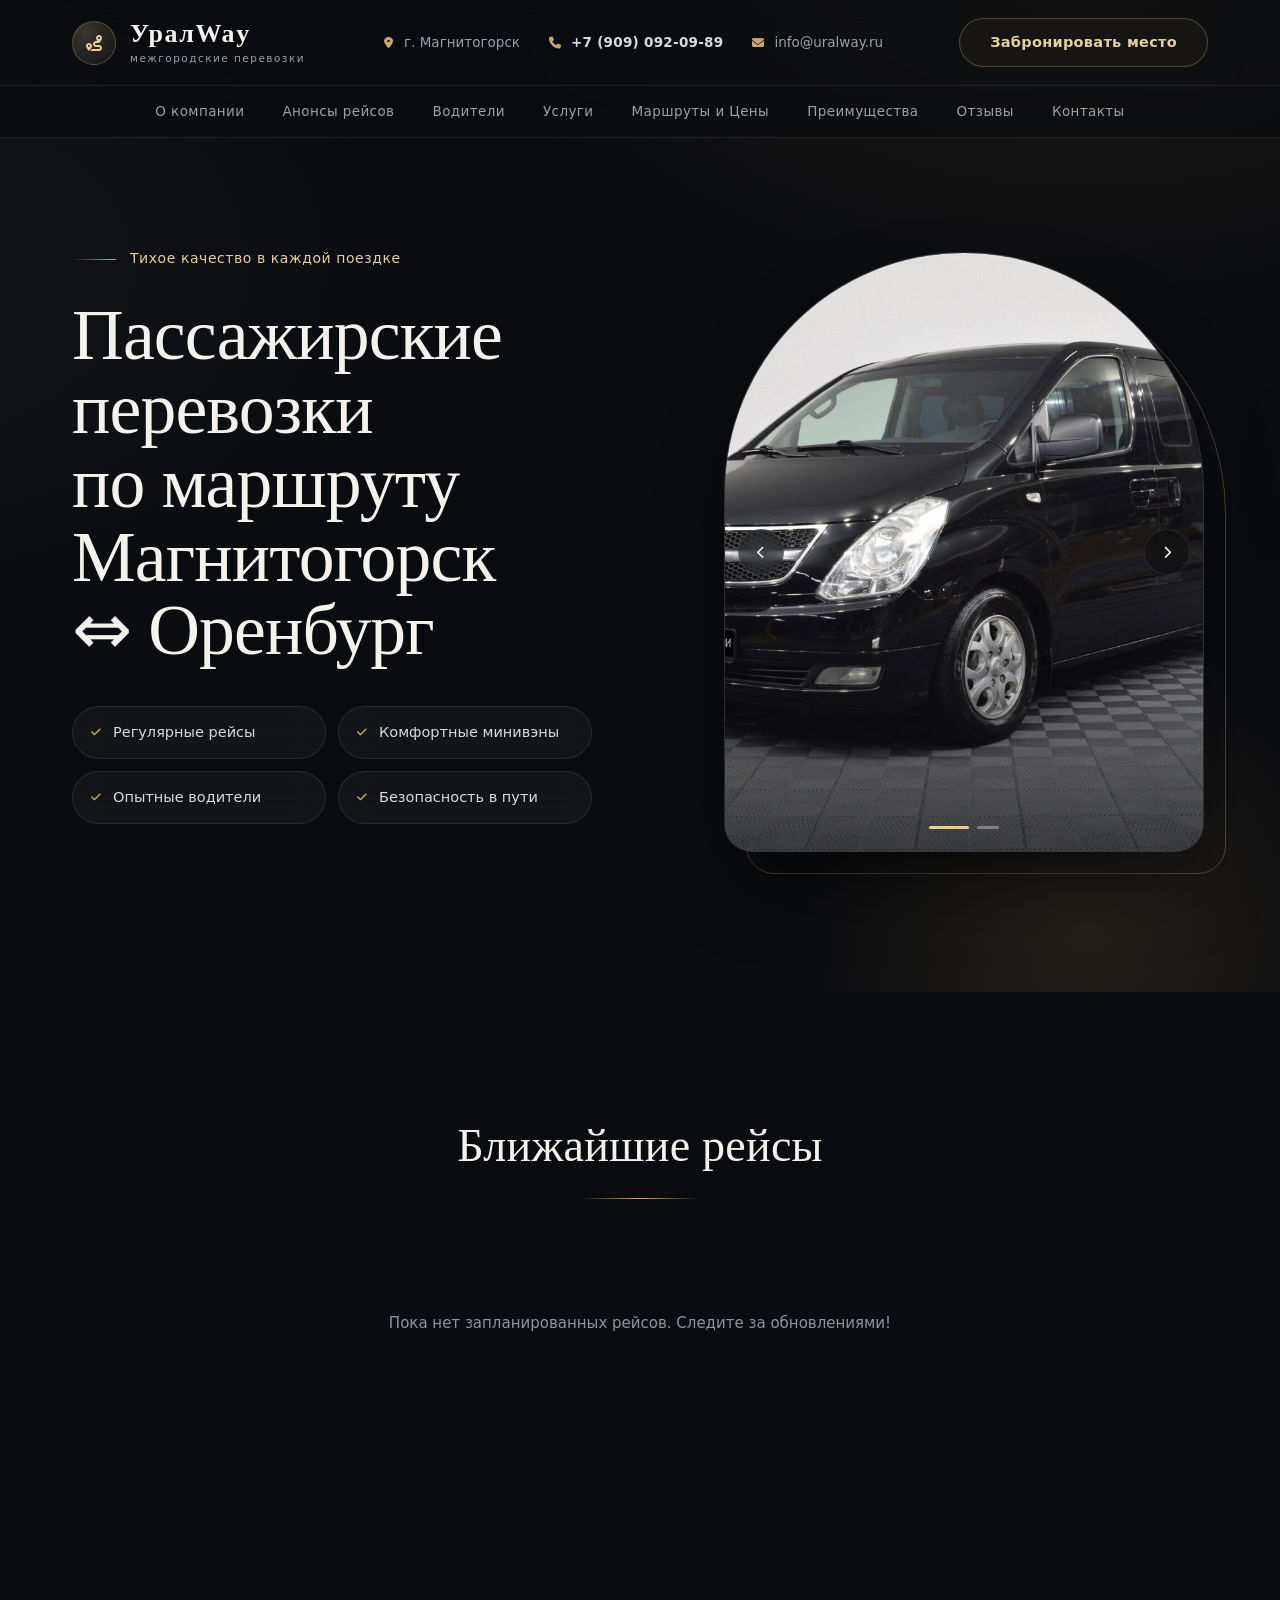
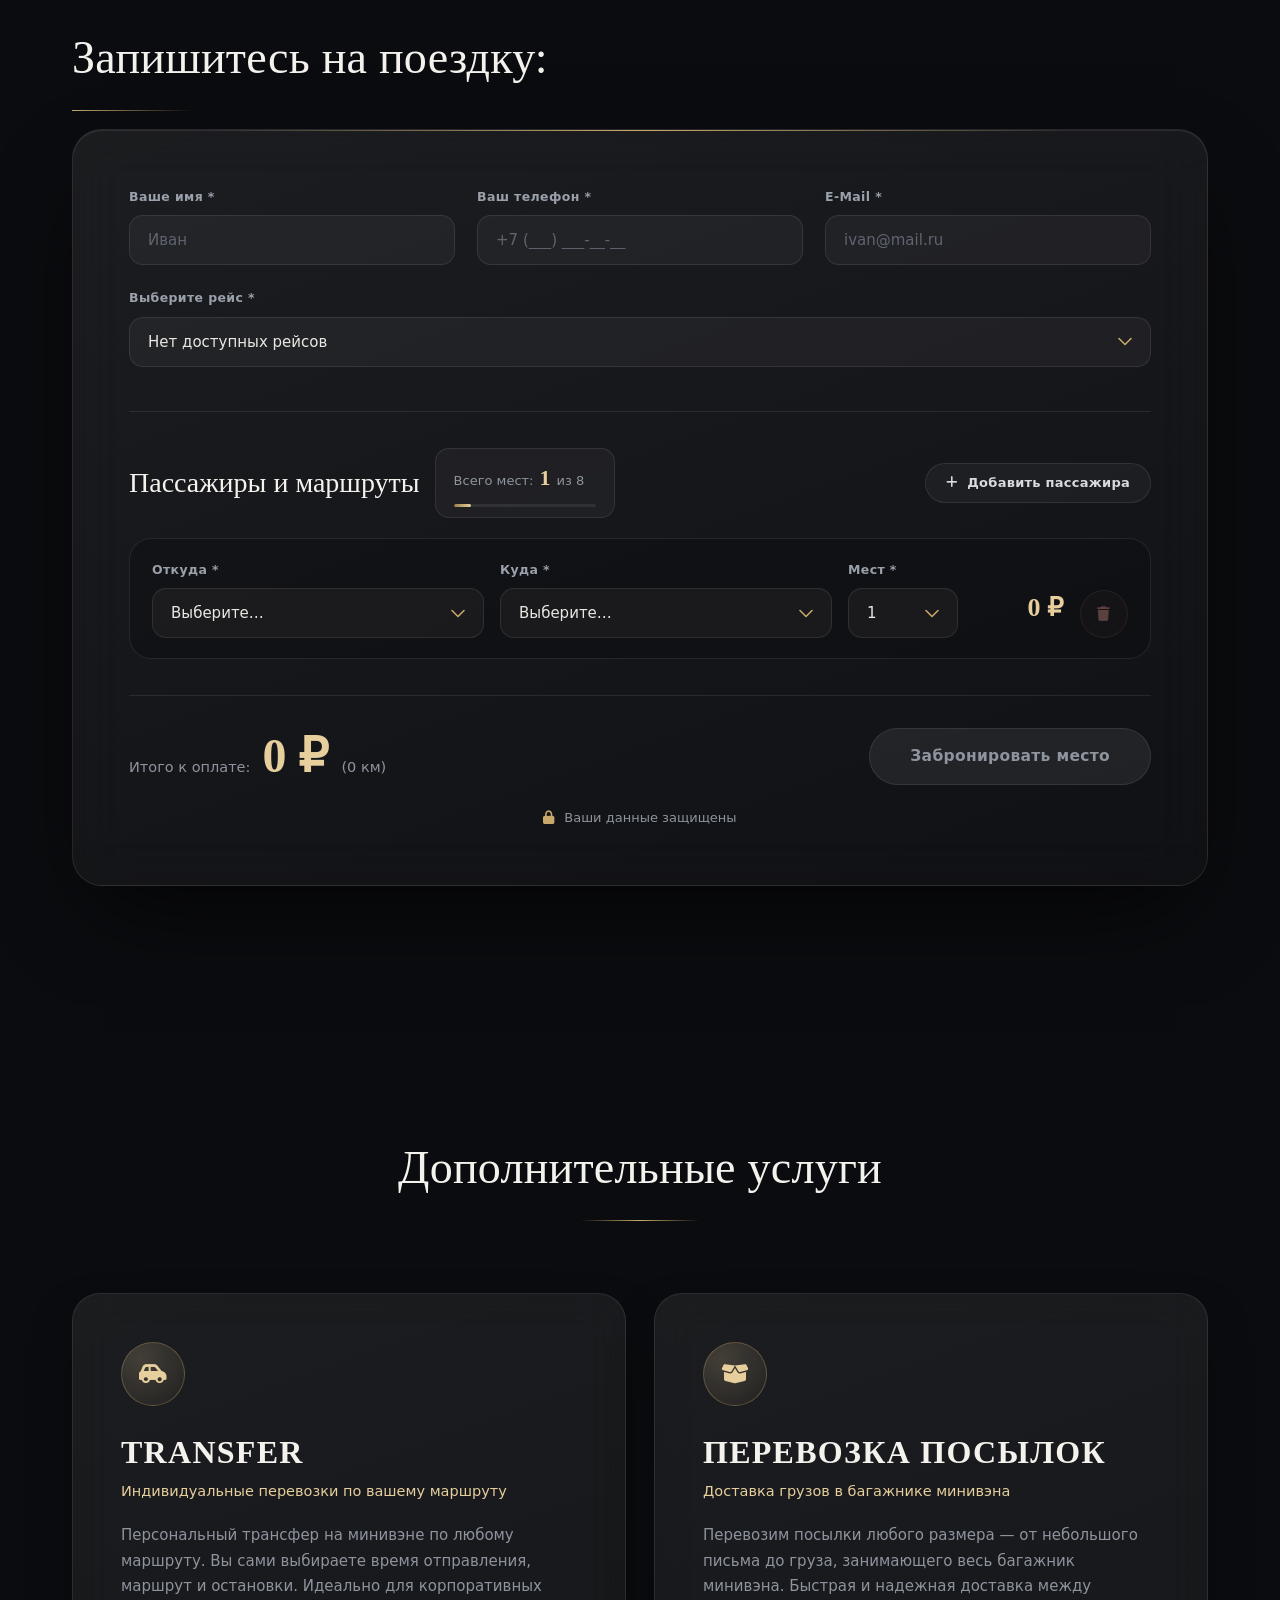
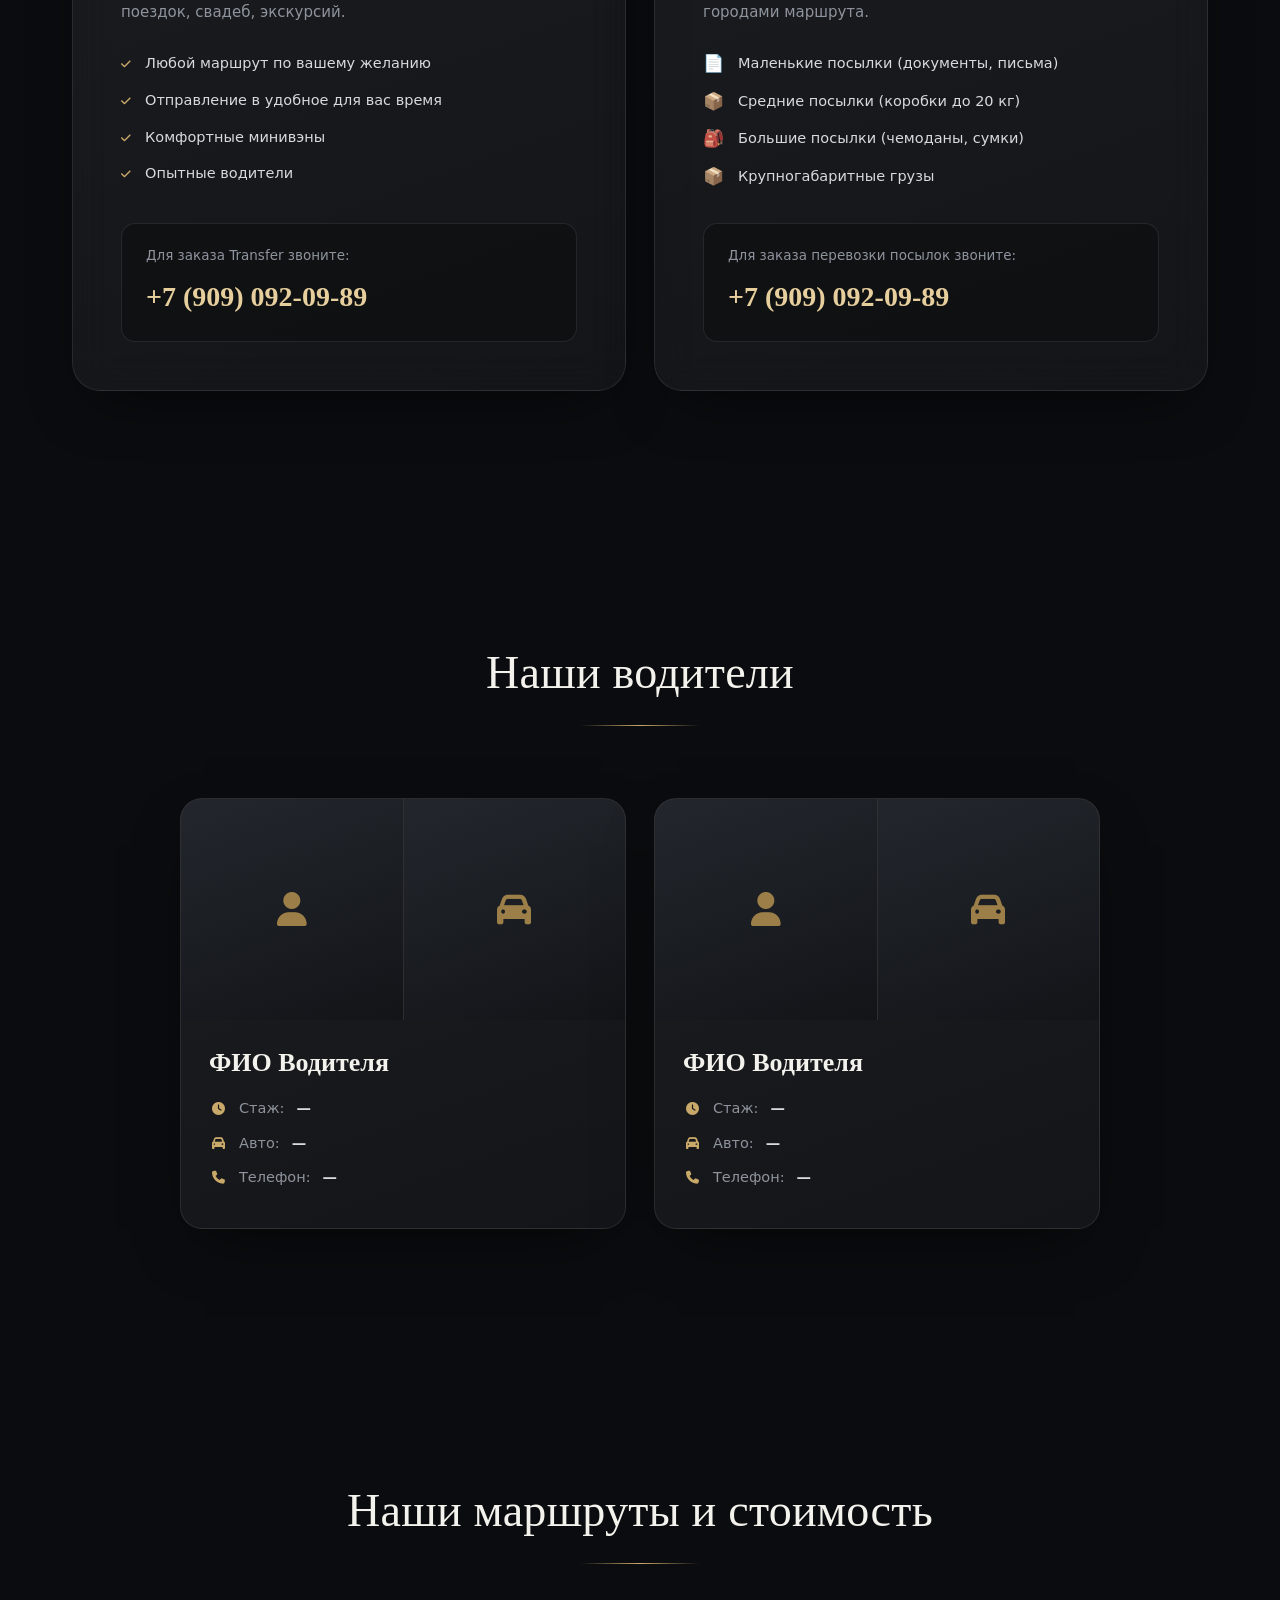
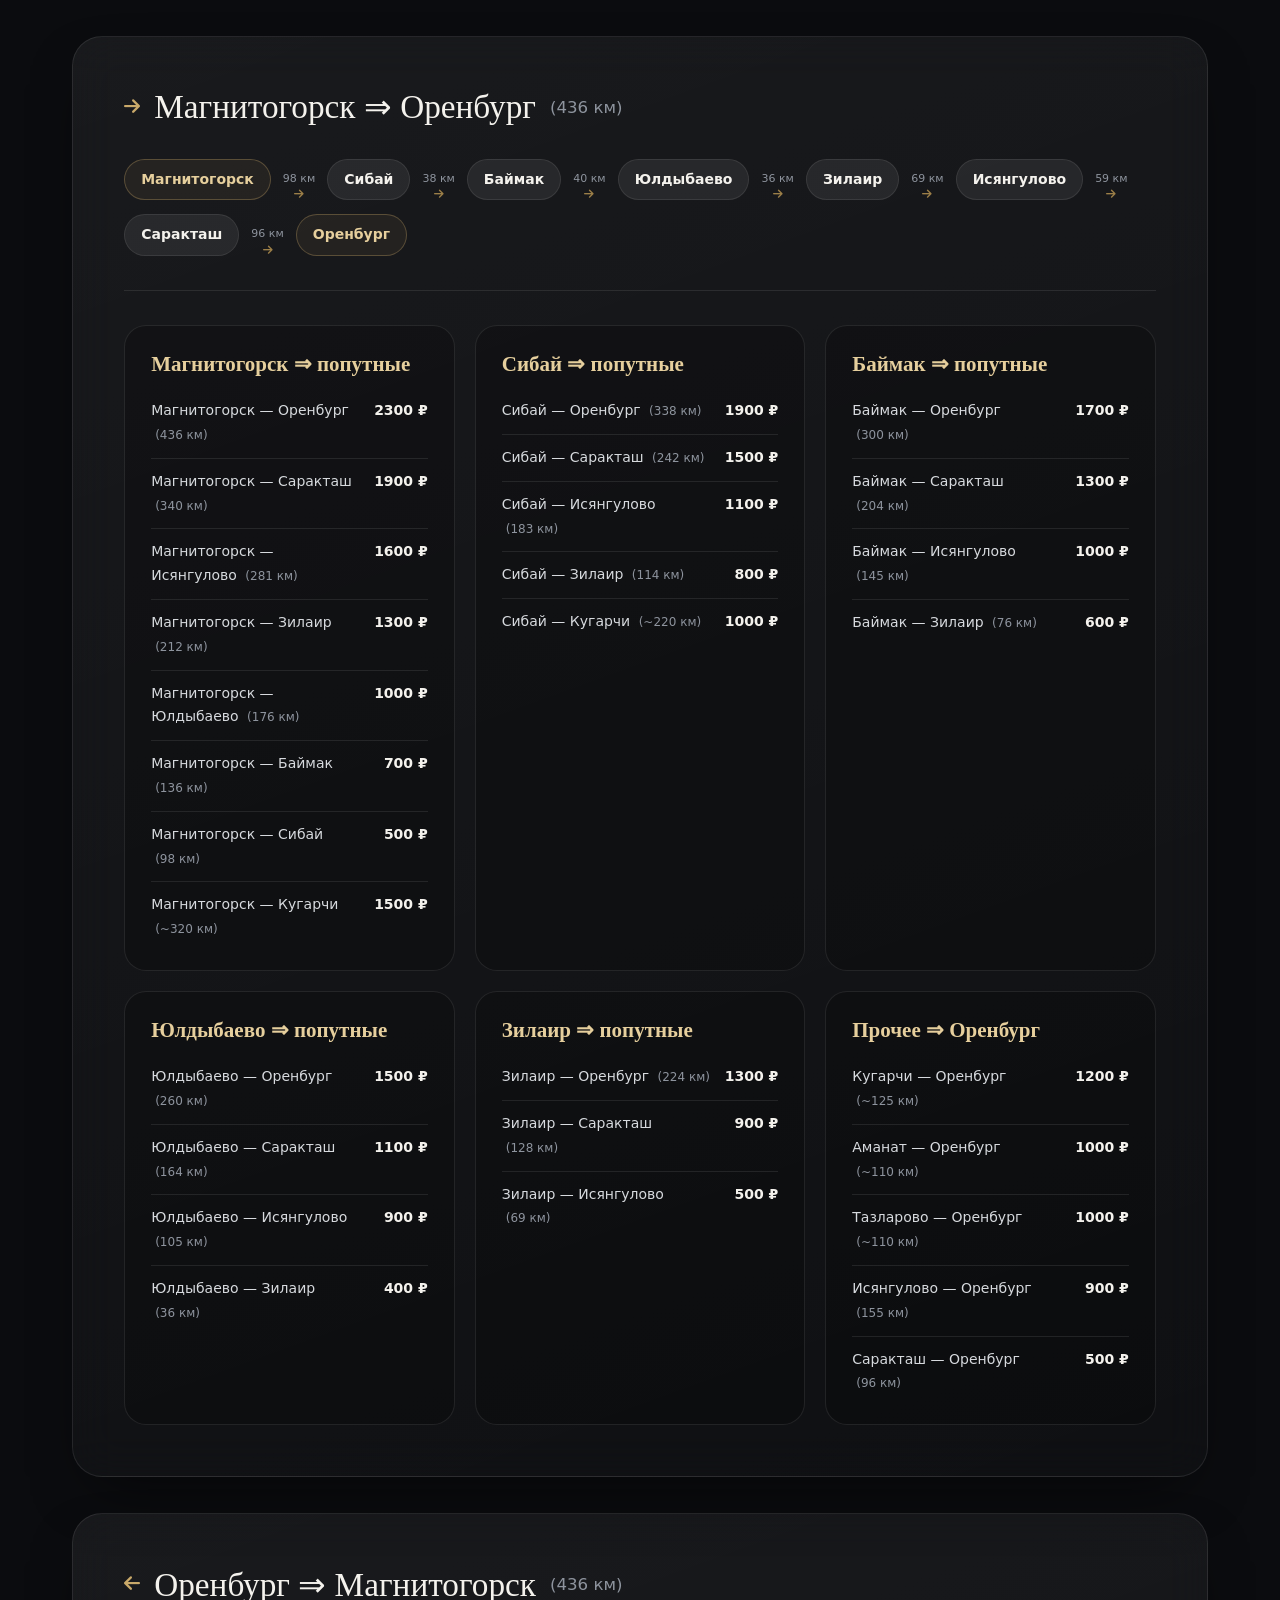
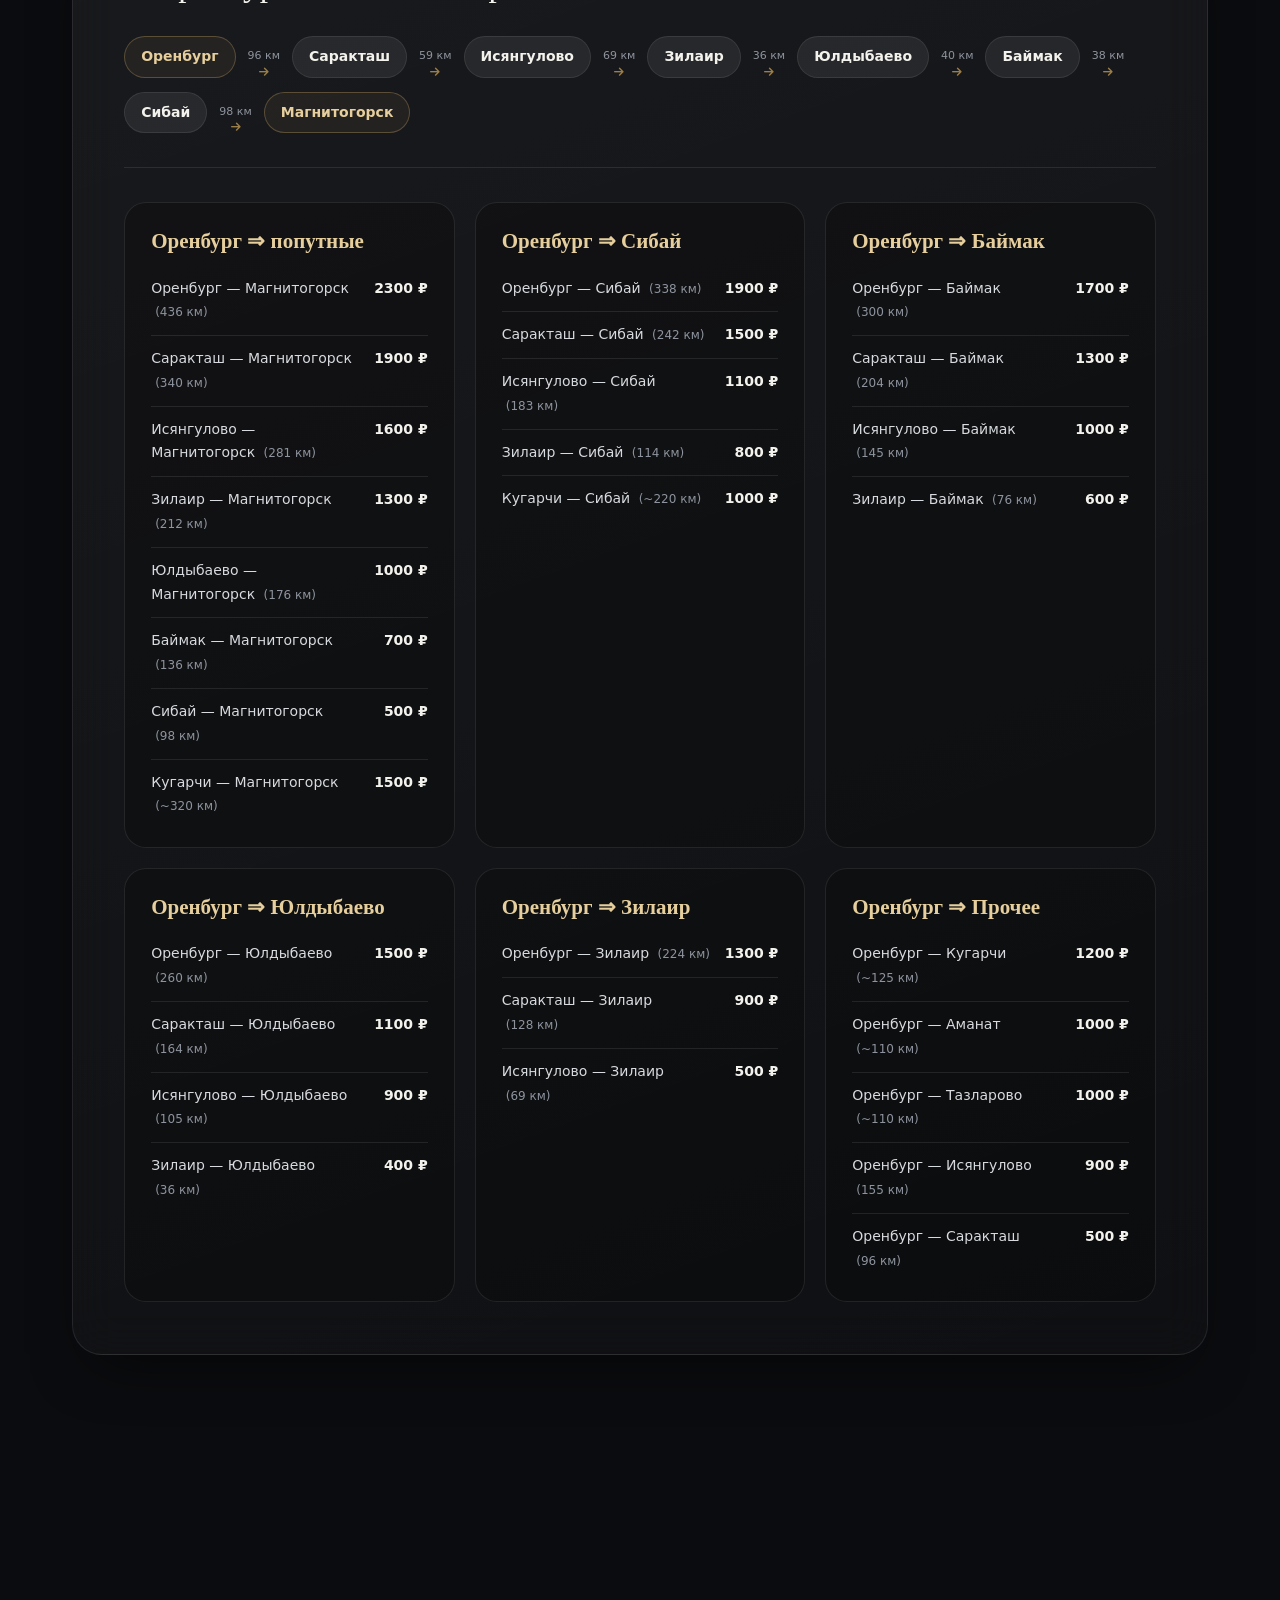
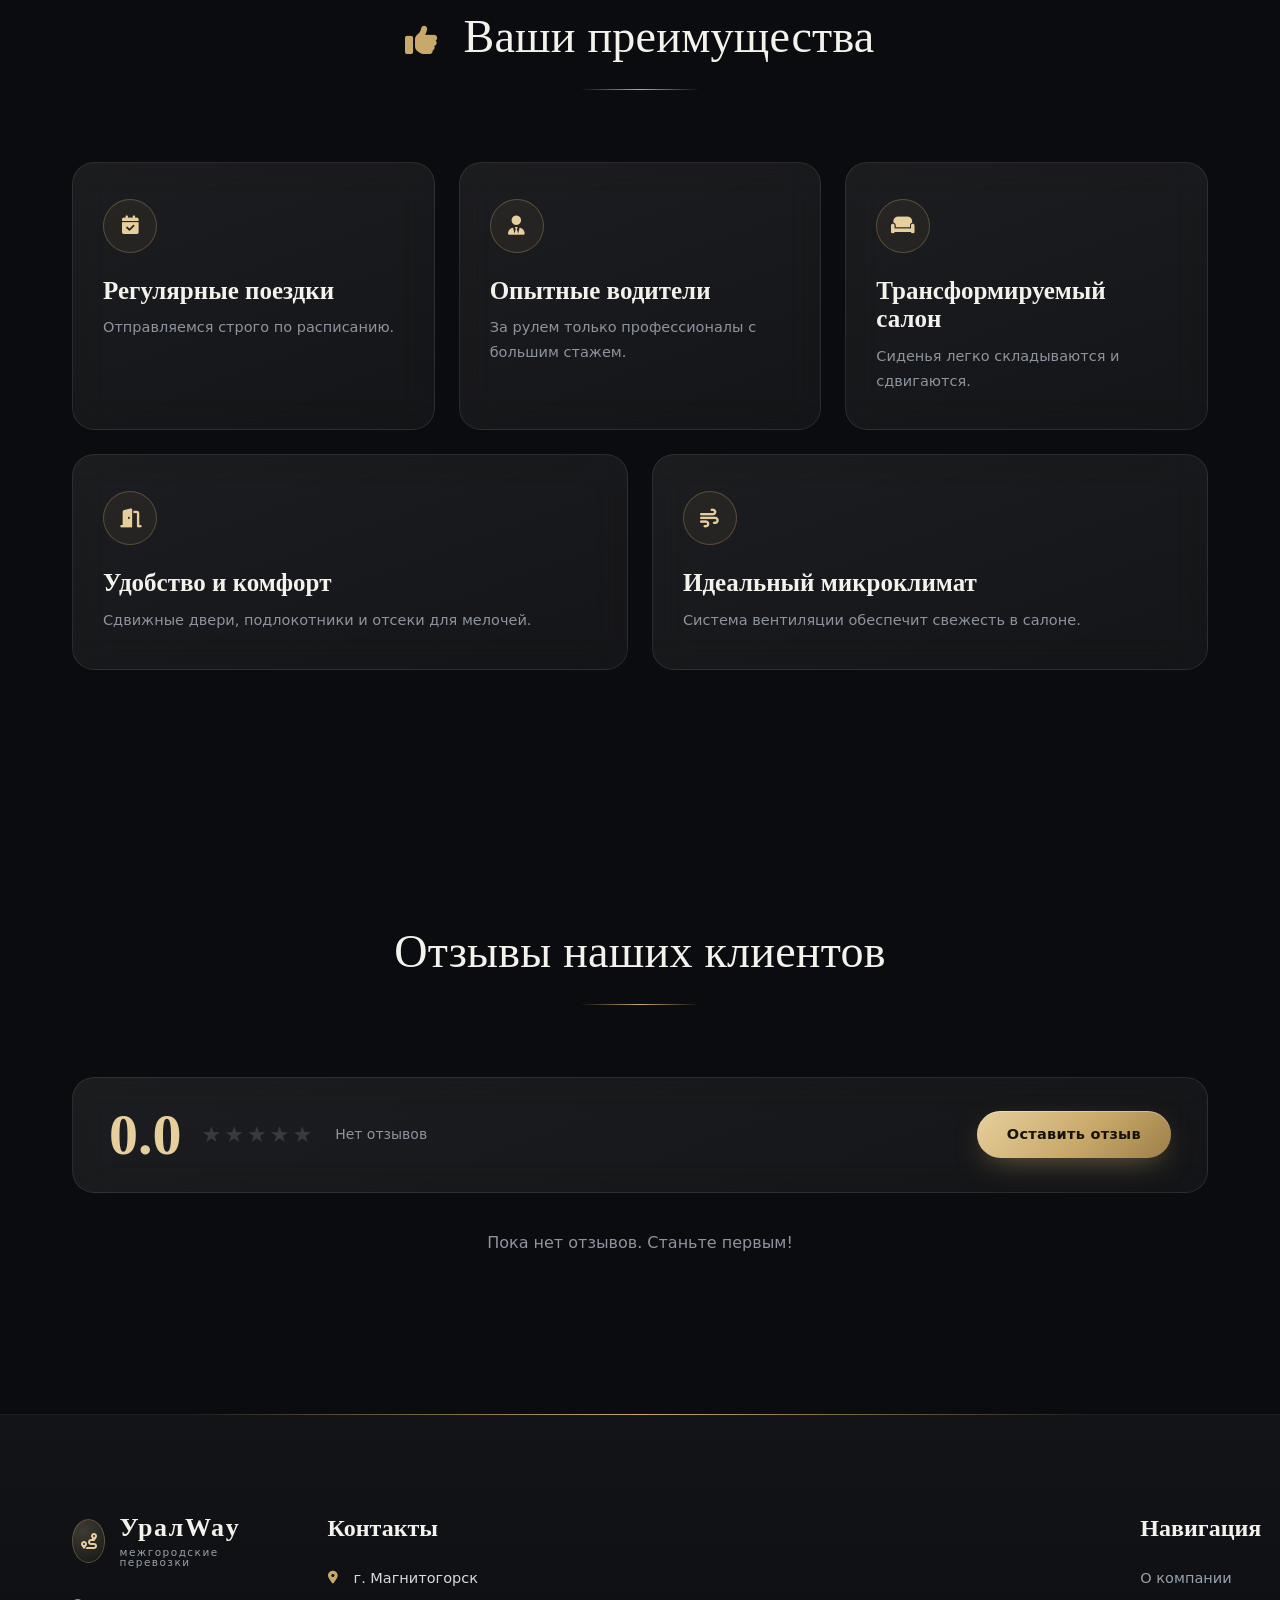
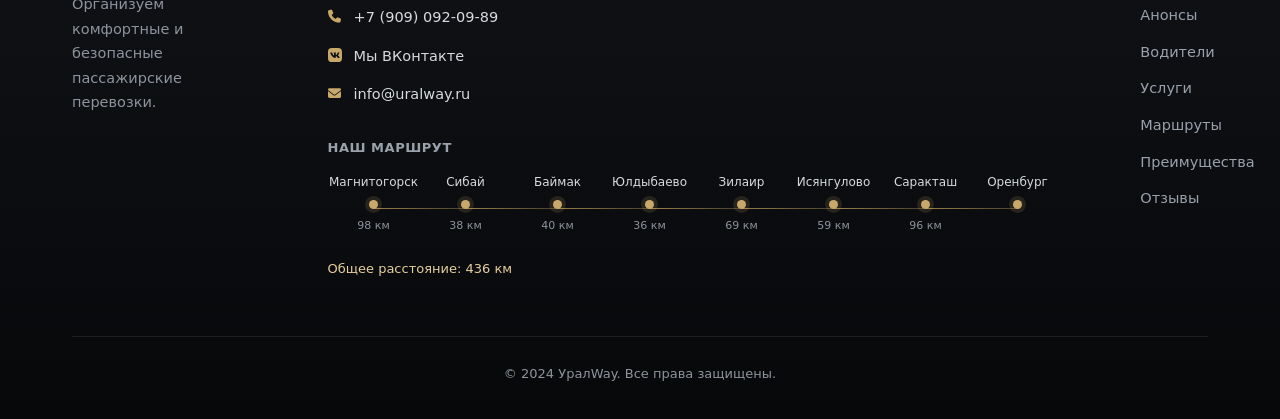
==== index.html @ 84a8477b "Update index.html" ====
<!DOCTYPE html>
<html lang="ru">
<head>
  <meta charset="UTF-8">
  <meta name="viewport" content="width=device-width, initial-scale=1.0">
  <title>УралWay — Межгородские пассажирские перевозки</title>
  <link rel="preconnect" href="https://fonts.googleapis.com">
  <link rel="preconnect" href="https://fonts.gstatic.com" crossorigin>
  <link href="https://fonts.googleapis.com/css2?family=Montserrat:wght@300;400;500;600;700&family=Playfair+Display:wght@500;600;700&display=swap" rel="stylesheet">
  <link rel="stylesheet" href="https://cdnjs.cloudflare.com/ajax/libs/font-awesome/6.5.1/css/all.min.css">
  <link rel="stylesheet" href="style.css">
</head>
<body id="top">

  <header class="site-header" id="siteHeader">
    <div class="header-main">
      <div class="container header-main__inner">
        <a href="#top" class="logo">
          <span class="logo__icon"><i class="fa-solid fa-route"></i></span>
          <span class="logo__text">УралWay<small>межгородские перевозки</small></span>
        </a>
        <div class="header-contacts">
          <span class="contact-item"><i class="fa-solid fa-location-dot"></i><span>г. Магнитогорск</span></span>
          <a href="tel:+79090920989" class="contact-item contact-item--phone"><i class="fa-solid fa-phone"></i><span>+7 (909) 092-09-89</span></a>
          <a href="mailto:info@uralway.ru" class="contact-item"><i class="fa-solid fa-envelope"></i><span>info@uralway.ru</span></a>
        </div>
        <div class="header-actions">
          <a href="#booking" class="btn btn--gold-outline">Забронировать место</a>
          <button class="burger" id="burger" aria-label="Меню" aria-expanded="false"><span></span><span></span><span></span></button>
        </div>
      </div>
    </div>
    
    <nav class="main-nav" id="mainNav">
      <div class="container">
        <ul class="main-nav__list">
          <li><a href="#about" class="nav-link">О компании</a></li>
          <li><a href="#announcements" class="nav-link">Анонсы рейсов</a></li>
          <li><a href="#drivers" class="nav-link">Водители</a></li>
          <li><a href="#services" class="nav-link">Услуги</a></li>
          <li><a href="#routes" class="nav-link">Маршруты и Цены</a></li>
          <li><a href="#advantages" class="nav-link">Преимущества</a></li>
          <li><a href="#reviews" class="nav-link">Отзывы</a></li>
          <li><a href="#contacts" class="nav-link">Контакты</a></li>
        </ul>
      </div>
    </nav>
  </header>

  <main>
    <!-- HERO -->
    <section class="hero" id="about">
      <div class="container hero__inner">
        <div class="hero__content">
          <span class="hero__eyebrow">Тихое качество в каждой поездке</span>
          <h1 class="hero__title">Пассажирские перевозки по&nbsp;маршруту Магнитогорск ⇔ Оренбург</h1>
          <ul class="hero__list">
            <li><i class="fa-solid fa-check"></i> Регулярные рейсы</li>
            <li><i class="fa-solid fa-check"></i> Комфортные минивэны</li>
            <li><i class="fa-solid fa-check"></i> Опытные водители</li>
            <li><i class="fa-solid fa-check"></i> Безопасность в пути</li>
          </ul>
        </div>
        <div class="hero__media">
          <div class="hero-slider" id="heroSlider">
            <button class="hero-slider__arrow hero-slider__arrow--prev" id="sliderPrev"><i class="fa-solid fa-chevron-left"></i></button>
            <div class="hero-slider__viewport">
              <img src="van-1.jpg" alt="Минивэн" class="hero-slider__slide is-active">
              <img src="van-2.jpg" alt="Минивэн" class="hero-slider__slide">
              <div class="hero-slider__dots" id="sliderDots">
                <button class="hero-slider__dot is-active" data-index="0"></button>
                <button class="hero-slider__dot" data-index="1"></button>
              </div>
            </div>
            <button class="hero-slider__arrow hero-slider__arrow--next" id="sliderNext"><i class="fa-solid fa-chevron-right"></i></button>
          </div>
        </div>
      </div>
    </section>

    <!-- АНОНСЫ ПОЕЗДОК -->
    <section class="announcements-section stub--gray" id="announcements">
      <div class="container">
        <h2 class="section-title">Ближайшие рейсы</h2>
        <div class="announcements-grid" id="announcementsGrid">
          <p class="empty-msg">Пока нет запланированных рейсов. Следите за обновлениями!</p>
        </div>
      </div>
    </section>

    <!-- ФОРМА БРОНИРОВАНИЯ -->
    <section class="booking" id="booking">
      <div class="container">
        <h2 class="section-title section-title--left">Запишитесь на поездку:</h2>
        <form class="booking-form" id="bookingForm" novalidate>
          <div class="booking-form__grid main-info-grid">
            <div class="field">
              <label for="fName">Ваше имя *</label>
              <input type="text" id="fName" placeholder="Иван">
              <span class="field__error"></span>
            </div>
            <div class="field">
              <label for="fPhone">Ваш телефон *</label>
              <input type="tel" id="fPhone" placeholder="+7 (___) ___-__-__">
              <span class="field__error"></span>
            </div>
            <div class="field">
              <label for="fEmail">E-Mail *</label>
              <input type="email" id="fEmail" placeholder="ivan@mail.ru">
              <span class="field__error"></span>
            </div>
            <div class="field" style="grid-column: 1 / -1;">
              <label for="fTrip">Выберите рейс *</label>
              <select id="fTrip">
                <option value="">Загрузка доступных рейсов...</option>
              </select>
              <span class="field__error"></span>
            </div>
          </div>

          <div class="passengers-header" style="flex-wrap: wrap; gap: 15px;">
            <div style="display: flex; align-items: center; gap: 15px; flex-wrap: wrap;">
              <h3 style="margin: 0;">Пассажиры и маршруты</h3>
              
              <div class="total-passengers-counter">
                <div class="counter-header">
                  <span class="counter-label">Всего мест:</span>
                  <span class="counter-value" id="totalSeatsCounter">0</span>
                  <span class="counter-limit">из 8</span>
                </div>
                <div class="counter-bar">
                  <div class="counter-bar-fill" id="counterBarFill" style="width: 0%"></div>
                </div>
              </div>
            </div>

            <button type="button" class="btn btn--outline btn--sm" id="addPassengerBtn"><i class="fa-solid fa-plus"></i> Добавить пассажира</button>
          </div>

          <div id="passengersContainer">
            <div class="passenger-row">
              <div class="field">
                <label>Откуда *</label>
                <select class="from-select">
                  <option value="">Выберите…</option>
                  <option>Магнитогорск</option><option>Сибай</option><option>Баймак</option>
                  <option>Юлдыбаево</option><option>Зилаир</option><option>Исянгулово</option>
                  <option>Саракташ</option><option>Кугарчи</option><option>Аманат</option>
                  <option>Тазларово</option><option>Оренбург</option>
                </select>
                <span class="field__error"></span>
              </div>
              <div class="field">
                <label>Куда *</label>
                <select class="to-select">
                  <option value="">Выберите…</option>
                  <option>Магнитогорск</option><option>Сибай</option><option>Баймак</option>
                  <option>Юлдыбаево</option><option>Зилаир</option><option>Исянгулово</option>
                  <option>Саракташ</option><option>Кугарчи</option><option>Аманат</option>
                  <option>Тазларово</option><option>Оренбург</option>
                </select>
                <span class="field__error"></span>
              </div>
              <div class="field" style="max-width:120px;">
                <label>Мест *</label>
                <select class="seats-select">
                  <option value="1">1</option><option value="2">2</option><option value="3">3</option>
                  <option value="4">4</option><option value="5">5</option><option value="6">6</option>
                  <option value="7">7</option><option value="8">8</option>
                </select>
                <span class="field__error"></span>
              </div>
              <div class="row-price-preview">0 ₽</div>
              <button type="button" class="btn btn--danger btn--icon remove-row" disabled><i class="fa-solid fa-trash"></i></button>
            </div>
          </div>

          <div class="booking-form__footer">
            <div class="total-calc">
              <span>Итого к оплате:</span>
              <strong id="totalPriceDisplay">0 ₽</strong>
              <span class="total-distance-display" id="totalDistanceDisplay">(0 км)</span>
            </div>
            <button type="submit" class="btn btn--submit" id="submitBtn" disabled>Забронировать место</button>
          </div>
          <p class="booking-form__note"><i class="fa-solid fa-lock"></i> Ваши данные защищены</p>
        </form>
      </div>
    </section>

    <!-- УСЛУГИ (TRANSFER И ПОСЫЛКИ) -->
    <section class="advantages" id="services">
      <div class="container">
        <h2 class="section-title section-title--dark">Дополнительные услуги</h2>
        <div class="services-extra-grid reveal">
          
          <article class="service-extra-card">
            <div class="service-extra-icon"><i class="fa-solid fa-car-side"></i></div>
            <h3 class="service-extra-title">TRANSFER</h3>
            <p class="service-extra-subtitle">Индивидуальные перевозки по вашему маршруту</p>
            <p class="service-extra-desc">Персональный трансфер на минивэне по любому маршруту. Вы сами выбираете время отправления, маршрут и остановки. Идеально для корпоративных поездок, свадеб, экскурсий.</p>
            <ul class="service-extra-list">
              <li><i class="fa-solid fa-check"></i> Любой маршрут по вашему желанию</li>
              <li><i class="fa-solid fa-check"></i> Отправление в удобное для вас время</li>
              <li><i class="fa-solid fa-check"></i> Комфортные минивэны</li>
              <li><i class="fa-solid fa-check"></i> Опытные водители</li>
            </ul>
            <div class="service-phone-box">Для заказа Transfer звоните:<br><a href="tel:+79090920989">+7 (909) 092-09-89</a></div>
          </article>

          <article class="service-extra-card">
            <div class="service-extra-icon"><i class="fa-solid fa-box-open"></i></div>
            <h3 class="service-extra-title">ПЕРЕВОЗКА ПОСЫЛОК</h3>
            <p class="service-extra-subtitle">Доставка грузов в багажнике минивэна</p>
            <p class="service-extra-desc">Перевозим посылки любого размера — от небольшого письма до груза, занимающего весь багажник минивэна. Быстрая и надежная доставка между городами маршрута.</p>
            <ul class="service-extra-list service-extra-list--emoji">
              <li><span class="emoji">📄</span> Маленькие посылки (документы, письма)</li>
              <li><span class="emoji">📦</span> Средние посылки (коробки до 20 кг)</li>
              <li><span class="emoji">🎒</span> Большие посылки (чемоданы, сумки)</li>
              <li><span class="emoji">📦</span> Крупногабаритные грузы</li>
            </ul>
            <div class="service-phone-box">Для заказа перевозки посылок звоните:<br><a href="tel:+79090920989">+7 (909) 092-09-89</a></div>
          </article>
        </div>
      </div>
    </section>

    <!-- КАРТОЧКИ ВОДИТЕЛЕЙ -->
    <section class="drivers-section stub--white" id="drivers">
      <div class="container">
        <h2 class="section-title">Наши водители</h2>
        <div class="drivers-grid">
          <article class="driver-card reveal">
            <div class="driver-photos">
              <div class="photo-placeholder"><i class="fa-solid fa-user"></i></div>
              <div class="photo-placeholder"><i class="fa-solid fa-car"></i></div>
            </div>
            <div class="driver-info">
              <h3>ФИО Водителя</h3>
              <p><i class="fa-solid fa-clock"></i> Стаж: <span>—</span></p>
              <p><i class="fa-solid fa-car"></i> Авто: <span>—</span></p>
              <p><i class="fa-solid fa-phone"></i> Телефон: <span>—</span></p>
            </div>
          </article>
          <article class="driver-card reveal">
            <div class="driver-photos">
              <div class="photo-placeholder"><i class="fa-solid fa-user"></i></div>
              <div class="photo-placeholder"><i class="fa-solid fa-car"></i></div>
            </div>
            <div class="driver-info">
              <h3>ФИО Водителя</h3>
              <p><i class="fa-solid fa-clock"></i> Стаж: <span>—</span></p>
              <p><i class="fa-solid fa-car"></i> Авто: <span>—</span></p>
              <p><i class="fa-solid fa-phone"></i> Телефон: <span>—</span></p>
            </div>
          </article>
        </div>
      </div>
    </section>

    <!-- МАРШРУТЫ -->
    <section class="routes-section stub--gray" id="routes">
      <div class="container">
        <h2 class="section-title">Наши маршруты и стоимость</h2>
        <div class="routes__grid">
          <div class="route-card reveal">
            <h3 class="route-card__title"><i class="fa-solid fa-arrow-right"></i> Магнитогорск ⇒ Оренбург <span class="route-total-distance">(436 км)</span></h3>
            <div class="route-path">
              <span class="route-city">Магнитогорск</span><span class="route-connector"><span class="route-distance">98 км</span><i class="fa-solid fa-arrow-right route-arrow"></i></span>
              <span class="route-city">Сибай</span><span class="route-connector"><span class="route-distance">38 км</span><i class="fa-solid fa-arrow-right route-arrow"></i></span>
              <span class="route-city">Баймак</span><span class="route-connector"><span class="route-distance">40 км</span><i class="fa-solid fa-arrow-right route-arrow"></i></span>
              <span class="route-city">Юлдыбаево</span><span class="route-connector"><span class="route-distance">36 км</span><i class="fa-solid fa-arrow-right route-arrow"></i></span>
              <span class="route-city">Зилаир</span><span class="route-connector"><span class="route-distance">69 км</span><i class="fa-solid fa-arrow-right route-arrow"></i></span>
              <span class="route-city">Исянгулово</span><span class="route-connector"><span class="route-distance">59 км</span><i class="fa-solid fa-arrow-right route-arrow"></i></span>
              <span class="route-city">Саракташ</span><span class="route-connector"><span class="route-distance">96 км</span><i class="fa-solid fa-arrow-right route-arrow"></i></span>
              <span class="route-city">Оренбург</span>
            </div>
            <div class="route-prices-grid">
              <div class="price-card"><h4 class="price-card__title">Магнитогорск ⇒ попутные</h4><table class="price-table"><tr><td>Магнитогорск — Оренбург <span class="route-distance">(436 км)</span></td><td>2300 ₽</td></tr><tr><td>Магнитогорск — Саракташ <span class="route-distance">(340 км)</span></td><td>1900 ₽</td></tr><tr><td>Магнитогорск — Исянгулово <span class="route-distance">(281 км)</span></td><td>1600 ₽</td></tr><tr><td>Магнитогорск — Зилаир <span class="route-distance">(212 км)</span></td><td>1300 ₽</td></tr><tr><td>Магнитогорск — Юлдыбаево <span class="route-distance">(176 км)</span></td><td>1000 ₽</td></tr><tr><td>Магнитогорск — Баймак <span class="route-distance">(136 км)</span></td><td>700 ₽</td></tr><tr><td>Магнитогорск — Сибай <span class="route-distance">(98 км)</span></td><td>500 ₽</td></tr><tr><td>Магнитогорск — Кугарчи <span class="route-distance">(~320 км)</span></td><td>1500 ₽</td></tr></table></div>
              <div class="price-card"><h4 class="price-card__title">Сибай ⇒ попутные</h4><table class="price-table"><tr><td>Сибай — Оренбург <span class="route-distance">(338 км)</span></td><td>1900 ₽</td></tr><tr><td>Сибай — Саракташ <span class="route-distance">(242 км)</span></td><td>1500 ₽</td></tr><tr><td>Сибай — Исянгулово <span class="route-distance">(183 км)</span></td><td>1100 ₽</td></tr><tr><td>Сибай — Зилаир <span class="route-distance">(114 км)</span></td><td>800 ₽</td></tr><tr><td>Сибай — Кугарчи <span class="route-distance">(~220 км)</span></td><td>1000 ₽</td></tr></table></div>
              <div class="price-card"><h4 class="price-card__title">Баймак ⇒ попутные</h4><table class="price-table"><tr><td>Баймак — Оренбург <span class="route-distance">(300 км)</span></td><td>1700 ₽</td></tr><tr><td>Баймак — Саракташ <span class="route-distance">(204 км)</span></td><td>1300 ₽</td></tr><tr><td>Баймак — Исянгулово <span class="route-distance">(145 км)</span></td><td>1000 ₽</td></tr><tr><td>Баймак — Зилаир <span class="route-distance">(76 км)</span></td><td>600 ₽</td></tr></table></div>
              <div class="price-card"><h4 class="price-card__title">Юлдыбаево ⇒ попутные</h4><table class="price-table"><tr><td>Юлдыбаево — Оренбург <span class="route-distance">(260 км)</span></td><td>1500 ₽</td></tr><tr><td>Юлдыбаево — Саракташ <span class="route-distance">(164 км)</span></td><td>1100 ₽</td></tr><tr><td>Юлдыбаево — Исянгулово <span class="route-distance">(105 км)</span></td><td>900 ₽</td></tr><tr><td>Юлдыбаево — Зилаир <span class="route-distance">(36 км)</span></td><td>400 ₽</td></tr></table></div>
              <div class="price-card"><h4 class="price-card__title">Зилаир ⇒ попутные</h4><table class="price-table"><tr><td>Зилаир — Оренбург <span class="route-distance">(224 км)</span></td><td>1300 ₽</td></tr><tr><td>Зилаир — Саракташ <span class="route-distance">(128 км)</span></td><td>900 ₽</td></tr><tr><td>Зилаир — Исянгулово <span class="route-distance">(69 км)</span></td><td>500 ₽</td></tr></table></div>
              <div class="price-card"><h4 class="price-card__title">Прочее ⇒ Оренбург</h4><table class="price-table"><tr><td>Кугарчи — Оренбург <span class="route-distance">(~125 км)</span></td><td>1200 ₽</td></tr><tr><td>Аманат — Оренбург <span class="route-distance">(~110 км)</span></td><td>1000 ₽</td></tr><tr><td>Тазларово — Оренбург <span class="route-distance">(~110 км)</span></td><td>1000 ₽</td></tr><tr><td>Исянгулово — Оренбург <span class="route-distance">(155 км)</span></td><td>900 ₽</td></tr><tr><td>Саракташ — Оренбург <span class="route-distance">(96 км)</span></td><td>500 ₽</td></tr></table></div>
            </div>
          </div>
          <div class="route-card reveal">
            <h3 class="route-card__title"><i class="fa-solid fa-arrow-left"></i> Оренбург ⇒ Магнитогорск <span class="route-total-distance">(436 км)</span></h3>
            <div class="route-path">
              <span class="route-city">Оренбург</span><span class="route-connector"><span class="route-distance">96 км</span><i class="fa-solid fa-arrow-right route-arrow"></i></span>
              <span class="route-city">Саракташ</span><span class="route-connector"><span class="route-distance">59 км</span><i class="fa-solid fa-arrow-right route-arrow"></i></span>
              <span class="route-city">Исянгулово</span><span class="route-connector"><span class="route-distance">69 км</span><i class="fa-solid fa-arrow-right route-arrow"></i></span>
              <span class="route-city">Зилаир</span><span class="route-connector"><span class="route-distance">36 км</span><i class="fa-solid fa-arrow-right route-arrow"></i></span>
              <span class="route-city">Юлдыбаево</span><span class="route-connector"><span class="route-distance">40 км</span><i class="fa-solid fa-arrow-right route-arrow"></i></span>
              <span class="route-city">Баймак</span><span class="route-connector"><span class="route-distance">38 км</span><i class="fa-solid fa-arrow-right route-arrow"></i></span>
              <span class="route-city">Сибай</span><span class="route-connector"><span class="route-distance">98 км</span><i class="fa-solid fa-arrow-right route-arrow"></i></span>
              <span class="route-city">Магнитогорск</span>
            </div>
            <div class="route-prices-grid">
              <div class="price-card"><h4 class="price-card__title">Оренбург ⇒ попутные</h4><table class="price-table"><tr><td>Оренбург — Магнитогорск <span class="route-distance">(436 км)</span></td><td>2300 ₽</td></tr><tr><td>Саракташ — Магнитогорск <span class="route-distance">(340 км)</span></td><td>1900 ₽</td></tr><tr><td>Исянгулово — Магнитогорск <span class="route-distance">(281 км)</span></td><td>1600 ₽</td></tr><tr><td>Зилаир — Магнитогорск <span class="route-distance">(212 км)</span></td><td>1300 ₽</td></tr><tr><td>Юлдыбаево — Магнитогорск <span class="route-distance">(176 км)</span></td><td>1000 ₽</td></tr><tr><td>Баймак — Магнитогорск <span class="route-distance">(136 км)</span></td><td>700 ₽</td></tr><tr><td>Сибай — Магнитогорск <span class="route-distance">(98 км)</span></td><td>500 ₽</td></tr><tr><td>Кугарчи — Магнитогорск <span class="route-distance">(~320 км)</span></td><td>1500 ₽</td></tr></table></div>
              <div class="price-card"><h4 class="price-card__title">Оренбург ⇒ Сибай</h4><table class="price-table"><tr><td>Оренбург — Сибай <span class="route-distance">(338 км)</span></td><td>1900 ₽</td></tr><tr><td>Саракташ — Сибай <span class="route-distance">(242 км)</span></td><td>1500 ₽</td></tr><tr><td>Исянгулово — Сибай <span class="route-distance">(183 км)</span></td><td>1100 ₽</td></tr><tr><td>Зилаир — Сибай <span class="route-distance">(114 км)</span></td><td>800 ₽</td></tr><tr><td>Кугарчи — Сибай <span class="route-distance">(~220 км)</span></td><td>1000 ₽</td></tr></table></div>
              <div class="price-card"><h4 class="price-card__title">Оренбург ⇒ Баймак</h4><table class="price-table"><tr><td>Оренбург — Баймак <span class="route-distance">(300 км)</span></td><td>1700 ₽</td></tr><tr><td>Саракташ — Баймак <span class="route-distance">(204 км)</span></td><td>1300 ₽</td></tr><tr><td>Исянгулово — Баймак <span class="route-distance">(145 км)</span></td><td>1000 ₽</td></tr><tr><td>Зилаир — Баймак <span class="route-distance">(76 км)</span></td><td>600 ₽</td></tr></table></div>
              <div class="price-card"><h4 class="price-card__title">Оренбург ⇒ Юлдыбаево</h4><table class="price-table"><tr><td>Оренбург — Юлдыбаево <span class="route-distance">(260 км)</span></td><td>1500 ₽</td></tr><tr><td>Саракташ — Юлдыбаево <span class="route-distance">(164 км)</span></td><td>1100 ₽</td></tr><tr><td>Исянгулово — Юлдыбаево <span class="route-distance">(105 км)</span></td><td>900 ₽</td></tr><tr><td>Зилаир — Юлдыбаево <span class="route-distance">(36 км)</span></td><td>400 ₽</td></tr></table></div>
              <div class="price-card"><h4 class="price-card__title">Оренбург ⇒ Зилаир</h4><table class="price-table"><tr><td>Оренбург — Зилаир <span class="route-distance">(224 км)</span></td><td>1300 ₽</td></tr><tr><td>Саракташ — Зилаир <span class="route-distance">(128 км)</span></td><td>900 ₽</td></tr><tr><td>Исянгулово — Зилаир <span class="route-distance">(69 км)</span></td><td>500 ₽</td></tr></table></div>
              <div class="price-card"><h4 class="price-card__title">Оренбург ⇒ Прочее</h4><table class="price-table"><tr><td>Оренбург — Кугарчи <span class="route-distance">(~125 км)</span></td><td>1200 ₽</td></tr><tr><td>Оренбург — Аманат <span class="route-distance">(~110 км)</span></td><td>1000 ₽</td></tr><tr><td>Оренбург — Тазларово <span class="route-distance">(~110 км)</span></td><td>1000 ₽</td></tr><tr><td>Оренбург — Исянгулово <span class="route-distance">(155 км)</span></td><td>900 ₽</td></tr><tr><td>Оренбург — Саракташ <span class="route-distance">(96 км)</span></td><td>500 ₽</td></tr></table></div>
            </div>
          </div>
        </div>
      </div>
    </section>

    <!-- ПРЕИМУЩЕСТВА -->
    <section class="advantages" id="advantages">
      <div class="container">
        <h2 class="section-title section-title--dark"><i class="fa-solid fa-thumbs-up"></i> Ваши преимущества</h2>
        <div class="advantages__grid">
          <article class="adv-card reveal"><div class="adv-card__icon"><i class="fa-solid fa-calendar-check"></i></div><h3>Регулярные поездки</h3><p>Отправляемся строго по расписанию.</p></article>
          <article class="adv-card reveal"><div class="adv-card__icon"><i class="fa-solid fa-user-tie"></i></div><h3>Опытные водители</h3><p>За рулем только профессионалы с большим стажем.</p></article>
          <article class="adv-card reveal"><div class="adv-card__icon"><i class="fa-solid fa-couch"></i></div><h3>Трансформируемый салон</h3><p>Сиденья легко складываются и сдвигаются.</p></article>
          <article class="adv-card reveal"><div class="adv-card__icon"><i class="fa-solid fa-door-open"></i></div><h3>Удобство и комфорт</h3><p>Сдвижные двери, подлокотники и отсеки для мелочей.</p></article>
          <article class="adv-card adv-card--center reveal"><div class="adv-card__icon"><i class="fa-solid fa-wind"></i></div><h3>Идеальный микроклимат</h3><p>Система вентиляции обеспечит свежесть в салоне.</p></article>
        </div>
      </div>
    </section>

    <!-- ОТЗЫВЫ -->
    <section class="reviews" id="reviews">
      <div class="container">
        <h2 class="section-title">Отзывы наших клиентов</h2>
        <div class="reviews-summary reveal">
          <div class="reviews-summary__score">
            <span class="reviews-summary__num" id="avgRatingNum">0.0</span>
            <div class="stars-outer"><div class="stars-inner" id="avgRatingStars" style="width: 0%;">★★★★★</div>★★★★★</div>
            <span class="reviews-summary__count" id="reviewsCount">Нет отзывов</span>
          </div>
          <button class="btn btn--cta" id="openReviewBtn">Оставить отзыв</button>
        </div>
        <div class="reviews__grid" id="reviewsList"></div>
      <!-- НОВАЯ КНОПКА -->
        <div style="text-align: center; margin-top: 30px;">
          <button class="btn btn--outline" id="showMoreReviewsBtn" style="display: none;">Показать все отзывы</button>
        </div>
      </div>
    </section>
  </main>

  <!-- ФУТЕР -->
  <footer class="site-footer" id="contacts">
    <div class="container">
      <div class="footer__grid">
        
        <div class="footer__col">
          <a href="#top" class="logo logo--footer"><span class="logo__icon"><i class="fa-solid fa-route"></i></span><span class="logo__text">УралWay<small>межгородские перевозки</small></span></a>
          <p class="footer__about">Организуем комфортные и безопасные пассажирские перевозки.</p>

          <!-- ВРЕМЕННО СКРЫТО: РАССЫЛКА
          <div class="footer-subscribe">
            <h4 class="footer-subscribe__title">ПОДПИШИТЕСЬ НА АНОНСЫ РЕЙСОВ</h4>
            <p class="footer-subscribe__desc">Получайте информацию о новых маршрутах и специальных предложениях на вашу почту</p>
            <form id="subscribeForm" class="subscribe-form">
              <div class="subscribe-form__group">
                <input type="email" id="subEmail" placeholder="Введите ваш email" required>
                <button type="submit" id="subBtn">ПОДПИСАТЬСЯ</button>
              </div>
              <div id="subMessages" class="subscribe-messages"></div>
            </form>
          </div>
	  -->
        </div>

        <div class="footer__col">
          <h4 class="footer__title">Контакты</h4>
          <ul class="footer__list">
            <li><i class="fa-solid fa-location-dot"></i> г. Магнитогорск</li>
            <li><i class="fa-solid fa-phone"></i> <a href="tel:+79090920989">+7 (909) 092-09-89</a></li>
            <li>
              <svg viewBox="0 0 24 24" fill="currentColor" width="14" height="14" style="margin-top:4px; flex-shrink:0;">
                <path d="M15.684 0H8.316C1.592 0 0 1.592 0 8.316v7.368C0 22.408 1.592 24 8.316 24h7.368C22.408 24 24 22.408 24 15.684V8.316C24 1.592 22.408 0 15.684 0zm3.692 17.123h-1.744c-.66 0-.864-.525-2.05-1.727-1.033-1-1.49-1.135-1.744-1.135-.356 0-.458.102-.458.593v1.575c0 .424-.135.678-1.253.678-1.846 0-3.896-1.118-5.335-3.202C4.624 10.857 4.03 8.57 4.03 8.096c0-.254.102-.491.593-.491h1.744c.44 0 .61.203.78.677.864 2.49 2.303 4.675 2.896 4.675.22 0 .322-.102.322-.66V9.721c-.068-1.186-.695-1.287-.695-1.71 0-.203.17-.407.44-.407h2.744c.373 0 .508.203.508.643v3.473c0 .372.17.508.271.508.22 0 .407-.136.813-.542 1.27-1.422 2.18-3.61 2.18-3.61.119-.254.322-.491.762-.491h1.744c.525 0 .644.271.525.643-.22 1.017-2.354 4.031-2.354 4.031-.186.305-.254.44 0 .78.186.254.796.78 1.203 1.253.745.847 1.32 1.558 1.473 2.05.17.49-.085.744-.593.744z"/>
              </svg>
              <a href="https://vk.com/ваша_группа" target="_blank" style="display:flex; align-items:center; gap:10px;">Мы ВКонтакте</a>
            </li>
            <li><i class="fa-solid fa-envelope"></i> <a href="mailto:info@uralway.ru">info@uralway.ru</a></li>
          </ul>

          <div class="footer-route">
            <h4 class="footer-route__title">НАШ МАРШРУТ</h4>
            <div class="footer-route__track">
              <div class="footer-route__point"><span class="footer-route__city">Магнитогорск</span><span class="footer-route__dot"></span><span class="footer-route__dist">98 км</span></div>
              <div class="footer-route__point"><span class="footer-route__city">Сибай</span><span class="footer-route__dot"></span><span class="footer-route__dist">38 км</span></div>
              <div class="footer-route__point"><span class="footer-route__city">Баймак</span><span class="footer-route__dot"></span><span class="footer-route__dist">40 км</span></div>
              <div class="footer-route__point"><span class="footer-route__city">Юлдыбаево</span><span class="footer-route__dot"></span><span class="footer-route__dist">36 км</span></div>
              <div class="footer-route__point"><span class="footer-route__city">Зилаир</span><span class="footer-route__dot"></span><span class="footer-route__dist">69 км</span></div>
              <div class="footer-route__point"><span class="footer-route__city">Исянгулово</span><span class="footer-route__dot"></span><span class="footer-route__dist">59 км</span></div>
              <div class="footer-route__point"><span class="footer-route__city">Саракташ</span><span class="footer-route__dot"></span><span class="footer-route__dist">96 км</span></div>
              <div class="footer-route__point"><span class="footer-route__city">Оренбург</span><span class="footer-route__dot"></span></div>
            </div>
            <div class="footer-route__total">Общее расстояние: 436 км</div>
          </div>
        </div>

        <div class="footer__col">
          <h4 class="footer__title">Навигация</h4>
          <ul class="footer__list footer__list--nav">
            <li><a href="#about">О компании</a></li>
            <li><a href="#announcements">Анонсы</a></li>
            <li><a href="#drivers">Водители</a></li>
            <li><a href="#services">Услуги</a></li>
            <li><a href="#routes">Маршруты</a></li>
            <li><a href="#advantages">Преимущества</a></li>
            <li><a href="#reviews">Отзывы</a></li>
          </ul>
        </div>

      </div>
      <div class="footer__bottom">© 2024 УралWay. Все права защищены.</div>
    </div>
  </footer>

  <!-- ПЛАВАЮЩАЯ ПАНЕЛЬ СОЦСЕТЕЙ -->
  <aside class="social-sidebar" id="socialSidebar">
    <a href="https://vk.com/ваша_группа" target="_blank" class="social-sidebar__link" aria-label="ВКонтакте">
      <svg viewBox="0 0 24 24" fill="currentColor" width="24" height="24">
        <path d="M15.684 0H8.316C1.592 0 0 1.592 0 8.316v7.368C0 22.408 1.592 24 8.316 24h7.368C22.408 24 24 22.408 24 15.684V8.316C24 1.592 22.408 0 15.684 0zm3.692 17.123h-1.744c-.66 0-.864-.525-2.05-1.727-1.033-1-1.49-1.135-1.744-1.135-.356 0-.458.102-.458.593v1.575c0 .424-.135.678-1.253.678-1.846 0-3.896-1.118-5.335-3.202C4.624 10.857 4.03 8.57 4.03 8.096c0-.254.102-.491.593-.491h1.744c.44 0 .61.203.78.677.864 2.49 2.303 4.675 2.896 4.675.22 0 .322-.102.322-.66V9.721c-.068-1.186-.695-1.287-.695-1.71 0-.203.17-.407.44-.407h2.744c.373 0 .508.203.508.643v3.473c0 .372.17.508.271.508.22 0 .407-.136.813-.542 1.27-1.422 2.18-3.61 2.18-3.61.119-.254.322-.491.762-.491h1.744c.525 0 .644.271.525.643-.22 1.017-2.354 4.031-2.354 4.031-.186.305-.254.44 0 .78.186.254.796.78 1.203 1.253.745.847 1.32 1.558 1.473 2.05.17.49-.085.744-.593.744z"/>
      </svg>
      <span class="social-sidebar__tooltip">Мы ВКонтакте</span>
    </a>
    <a href="tel:+79090920989" class="social-sidebar__link" aria-label="Позвонить">
      <svg viewBox="0 0 24 24" fill="currentColor" width="24" height="24">
        <path d="M22 16.92v3a2 2 0 0 1-2.18 2 19.79 19.79 0 0 1-8.63-3.07 19.5 19.5 0 0 1-6-6 19.79 19.79 0 0 1-3.07-8.67A2 2 0 0 1 4.11 2h3a2 2 0 0 1 2 1.72 12.84 12.84 0 0 0 .7 2.81 2 2 0 0 1-.45 2.11L8.09 9.91a16 16 0 0 0 6 6l1.27-1.27a2 2 0 0 1 2.11-.45 12.84 12.84 0 0 0 2.81.7A2 2 0 0 1 22 16.92z"/>
      </svg>
      <span class="social-sidebar__tooltip">Позвонить: +7 (909) 092-09-89</span>
    </a>
  </aside>

  <!-- МОДАЛЬНЫЕ ОКНА -->
  <div class="modal" id="successModal" hidden>
    <div class="modal__overlay" data-close-modal></div>
    <div class="modal__card modal__card--receipt">
      <div class="modal__icon"><i class="fa-solid fa-circle-check"></i></div>
      <h3 class="modal__title">Спасибо! Заявка отправлена</h3>
      <div class="receipt-details">
        <div class="receipt-row"><span>Дата:</span> <strong id="receiptDate">—</strong></div>
        <div class="receipt-row"><span>Время:</span> <strong id="receiptTime">—</strong></div>
        <div class="receipt-row"><span>Адрес:</span> <strong id="receiptAddress">—</strong></div>
        <div class="receipt-row"><span>Маршруты:</span> <strong id="receiptRoutes" style="text-align: right; font-size: 13px;">—</strong></div>
        <div class="receipt-row" style="margin-top: 15px; padding-top: 15px; border-top: 1px solid var(--line);">
          <span>Итого:</span> <strong id="receiptTotal" style="font-size: 18px;">0 ₽</strong>
        </div>
      </div>
      <p class="receipt-note">Если есть вопросы - свяжитесь с нами<br><strong>+7 (909) 092-09-89</strong></p>
      <button type="button" class="btn btn--cta modal__btn" id="modalOkBtn" disabled>ОК (20с)</button>
    </div>
  </div>

  <div class="modal" id="reviewModal" hidden>
    <div class="modal__overlay" data-close-review-modal></div>
    <div class="modal__card modal__card--review">
      <h3 class="modal__title">Оставить отзыв</h3>
      <form id="reviewForm" class="review-form">
        <div class="field"><label for="rName">Ваше имя *</label><input type="text" id="rName" placeholder="Иван"><span class="field__error"></span></div>
        <div class="field"><label for="rPhone">Телефон *</label><input type="tel" id="rPhone" placeholder="+7 (___) ___-__-__"><span class="field__error"></span></div>
        <div class="field"><label for="rEmail">E-Mail *</label><input type="email" id="rEmail" placeholder="ivan@mail.ru"><span class="field__error"></span></div>
        <div class="field">
          <label>Ваша оценка *</label>
          <div class="rating-input">
            <input type="radio" id="star5" name="rating" value="5" /><label for="star5"><i class="fa-solid fa-star"></i></label>
            <input type="radio" id="star4" name="rating" value="4" /><label for="star4"><i class="fa-solid fa-star"></i></label>
            <input type="radio" id="star3" name="rating" value="3" /><label for="star3"><i class="fa-solid fa-star"></i></label>
            <input type="radio" id="star2" name="rating" value="2" /><label for="star2"><i class="fa-solid fa-star"></i></label>
            <input type="radio" id="star1" name="rating" value="1" /><label for="star1"><i class="fa-solid fa-star"></i></label>
          </div>
        </div>
        <div class="field"><label for="rText">Текст отзыва *</label><textarea id="rText" rows="3" placeholder="Поделитесь впечатлениями..."></textarea><span class="field__error"></span></div>
        <div class="modal__actions">
          <button type="button" class="btn btn--outline" id="cancelReviewBtn">Отмена</button>
          <button type="submit" class="btn btn--cta">Отправить</button>
        </div>
      </form>
    </div>
  </div>

  <script src="script.js"></script>
</body>
</html>
---- style.css ----
/* =========================================================
   УралWay — «Тихая роскошь»
   Графит · угольный чёрный · шампанское золото · платина
   ========================================================= */

:root{
  /* Основная палитра */
  --ink:        #0b0c0f;           /* угольный чёрный */
  --ink-2:      #121418;           /* графит, глубокий */
  --graphite:   #1a1d22;           /* графит */
  --graphite-2: #23272d;
  --gold:       #c9a96a;           /* шампанское золото */
  --gold-hi:    #e6cf9d;
  --gold-lo:    #9c7f48;
  --gold-line:  rgba(201,169,106,.32);
  --plat:       #d7dade;           /* платина */
  --plat-dim:   #9aa1ab;
  --tx:         #e9e7e2;           /* тёплый белый */
  --tx-mute:    #8e949e;
  --hi:         #f4f2ed;           /* заголовки */

  --glass:      rgba(255,255,255,.04);
  --glass-2:    rgba(255,255,255,.07);
  --glass-brd:  rgba(255,255,255,.09);
  --field-bg:   rgba(255,255,255,.045);
  --opt-bg:     #16181d;

  --err:        #e59a8d;
  --ok:         #8fcfae;

  --radius:     22px;
  --radius-sm:  14px;
  --shadow:     0 24px 60px -24px rgba(0,0,0,.65);
  --shadow-lg:  0 40px 90px -30px rgba(0,0,0,.8);
  --t:          .45s cubic-bezier(.2,.7,.3,1);

  --font-display: 'Cormorant Garamond', 'Times New Roman', serif;
  --font-body:    'Manrope', system-ui, -apple-system, 'Segoe UI', sans-serif;

  /* Совместимость со старыми именами (используются в inline-стилях и JS) */
  --brand:       var(--hi);
  --brand-dark:  var(--ink);
  --brand-light: var(--plat);
  --accent:      var(--gold);
  --accent-soft: var(--gold-line);
  --cream:       var(--hi);
  --bg:          var(--ink);
  --text:        var(--tx);
  --muted:       var(--tx-mute);
  --line:        var(--glass-brd);
  --white:       var(--graphite);
  --danger:      #d9776a;
  --success:     #6fbf98;
  --warning:     #d9b45a;
  --info:        #7aa7d6;
}

/* ---------- База ---------- */
*,*::before,*::after{ box-sizing:border-box; }
html{ scroll-behavior:smooth; -webkit-text-size-adjust:100%; overflow-x:hidden; max-width:100%; }
body{
  margin:0;
  font-family:var(--font-body);
  font-size:16px;
  line-height:1.7;
  color:var(--tx);
  background:var(--ink);
  -webkit-font-smoothing:antialiased;
  overflow-x:hidden;
  max-width:100%;
}
body{
  background:
    radial-gradient(1100px 700px at 85% -10%, rgba(201,169,106,.10), transparent 60%),
    radial-gradient(900px 600px at -10% 30%, rgba(215,218,222,.05), transparent 60%),
    var(--ink);
  background-attachment:fixed;
}
img,svg{ max-width:100%; display:block; }
a{ color:inherit; text-decoration:none; transition:color var(--t); }
ul{ list-style:none; margin:0; padding:0; }
h1,h2,h3,h4{ font-family:var(--font-display); font-weight:600; color:var(--hi); margin:0; line-height:1.15; }
p{ margin:0; }
button{ font-family:inherit; cursor:pointer; border:none; background:none; color:inherit; }
input,select,textarea{ font-family:inherit; font-size:inherit; }
section[id]{ scroll-margin-top:96px; }
::selection{ background:var(--gold); color:#14110a; }

:focus-visible{ outline:2px solid var(--gold); outline-offset:3px; border-radius:6px; }

.container{ width:100%; max-width:1200px; margin:0 auto; padding:0 32px; }

/* ---------- Кнопки ---------- */
.btn{
  display:inline-flex; align-items:center; justify-content:center; gap:10px;
  padding:15px 30px;
  border-radius:999px;
  font-size:14.5px; font-weight:600; letter-spacing:.02em; line-height:1.2;
  white-space:nowrap;
  transition:transform var(--t), box-shadow var(--t), background var(--t), border-color var(--t), color var(--t);
}
.btn--cta,
.btn--submit{
  color:#17130a;
  background:linear-gradient(135deg, var(--gold-hi) 0%, var(--gold) 55%, var(--gold-lo) 100%);
  box-shadow:0 10px 30px -10px rgba(201,169,106,.55), inset 0 1px 0 rgba(255,255,255,.35);
}
.btn--cta:hover,
.btn--submit:hover:not(:disabled){
  transform:translateY(-2px);
  box-shadow:0 18px 40px -12px rgba(201,169,106,.7), inset 0 1px 0 rgba(255,255,255,.4);
}
.btn--submit{ padding:18px 40px; font-size:15.5px; }
.btn--submit:disabled{
  background:var(--glass-2); color:var(--tx-mute); box-shadow:none;
  border:1px solid var(--glass-brd); cursor:not-allowed;
}
.btn--gold-outline{
  color:var(--gold-hi);
  border:1px solid var(--gold-line);
  background:rgba(201,169,106,.06);
  backdrop-filter:blur(10px); -webkit-backdrop-filter:blur(10px);
}
.btn--gold-outline:hover{ background:var(--gold); color:#17130a; border-color:var(--gold); }
.btn--outline{
  color:var(--plat);
  border:1px solid var(--glass-brd);
  background:var(--glass);
}
.btn--outline:hover{ border-color:var(--gold-line); color:var(--gold-hi); background:rgba(201,169,106,.07); }
.btn--sm{ padding:11px 20px; font-size:13px; }
.btn--block{ width:100%; }
.btn--icon{ width:48px; height:48px; padding:0; border-radius:50%; flex-shrink:0; }
.btn--danger{
  color:var(--err);
  border:1px solid rgba(229,154,141,.28);
  background:rgba(229,154,141,.07);
}
.btn--danger:hover:not(:disabled){ background:var(--danger); color:#fff; border-color:var(--danger); }
.btn--danger:disabled{ opacity:.35; cursor:not-allowed; }
.btn:disabled{ cursor:not-allowed; }

/* ---------- Шапка ---------- */
.site-header{
  position:sticky; top:0; z-index:200;
  background:rgba(11,12,15,.62);
  backdrop-filter:blur(22px) saturate(150%); -webkit-backdrop-filter:blur(22px) saturate(150%);
  border-bottom:1px solid var(--glass-brd);
  transition:background var(--t), box-shadow var(--t);
}
.site-header.is-scrolled{
  background:rgba(11,12,15,.86);
  box-shadow:0 18px 50px -24px rgba(0,0,0,.9);
}
.header-main__inner{
  display:grid; grid-template-columns:auto 1fr auto; align-items:center; gap:36px;
  padding-top:18px; padding-bottom:18px;
  transition:padding var(--t);
}
.site-header.is-scrolled .header-main__inner{ padding-top:10px; padding-bottom:10px; }

.logo{ display:inline-flex; align-items:center; gap:14px; }
.logo__icon{
  width:44px; height:44px; border-radius:50%;
  display:grid; place-items:center;
  font-size:16px; color:var(--gold-hi);
  border:1px solid var(--gold-line);
  background:radial-gradient(circle at 30% 25%, rgba(230,207,157,.22), rgba(201,169,106,.04));
  transition:transform var(--t), background var(--t), color var(--t);
}
.logo:hover .logo__icon{ transform:rotate(-12deg); background:var(--gold); color:#17130a; }
.logo__text{
  display:flex; flex-direction:column;
  font-family:var(--font-display); font-weight:600; font-size:26px; letter-spacing:.06em; color:var(--hi); line-height:1;
}
.logo__text small{
  margin-top:6px;
  font-family:var(--font-body); font-weight:500; font-size:10.5px; letter-spacing:.14em; color:var(--plat-dim);
}

.header-contacts{ display:flex; justify-content:center; align-items:center; gap:28px; }
.contact-item{ display:inline-flex; align-items:center; gap:9px; font-size:13.5px; color:var(--plat-dim); }
.contact-item i{ color:var(--gold); font-size:12px; width:14px; text-align:center; }
.contact-item:hover{ color:var(--hi); }
.contact-item--phone span{ color:var(--plat); font-weight:600; letter-spacing:.02em; }

.header-actions{ display:flex; align-items:center; gap:14px; }

.burger{
  display:none; flex-direction:column; justify-content:center; gap:6px;
  width:46px; height:46px; padding:0 12px;
  border:1px solid var(--glass-brd); border-radius:50%; background:var(--glass);
}
.burger span{ display:block; height:1.5px; background:var(--plat); border-radius:2px; transition:transform var(--t), opacity var(--t); }
.burger.is-active span:nth-child(1){ transform:translateY(7.5px) rotate(45deg); }
.burger.is-active span:nth-child(2){ opacity:0; }
.burger.is-active span:nth-child(3){ transform:translateY(-7.5px) rotate(-45deg); }

.main-nav{ border-top:1px solid var(--glass-brd); }
.main-nav__list{ display:flex; justify-content:center; flex-wrap:wrap; gap:6px 34px; }
.main-nav__list a{
  position:relative; display:block; padding:14px 2px;
  font-size:13.5px; font-weight:500; letter-spacing:.03em; color:var(--plat-dim);
}
.main-nav__list a::after{
  content:""; position:absolute; left:0; right:0; bottom:9px; height:1px;
  background:linear-gradient(90deg, transparent, var(--gold), transparent);
  transform:scaleX(0); transition:transform var(--t);
}
.main-nav__list a:hover{ color:var(--hi); }
.main-nav__list a:hover::after{ transform:scaleX(1); }

/* ---------- Заголовки секций ---------- */
.section-title{
  position:relative;
  font-size:clamp(2.1rem, 3.6vw, 3.2rem);
  font-weight:500; letter-spacing:.005em; text-align:center;
  margin-bottom:clamp(40px, 6vw, 72px);
  padding-bottom:26px;
}
.section-title::after{
  content:""; position:absolute; left:50%; bottom:0; width:56px; height:1px;
  background:linear-gradient(90deg, transparent, var(--gold), transparent);
  transform:translateX(-50%); width:120px;
}
.section-title--left{ text-align:left; margin-bottom:18px; }
.section-title--left::after{ left:0; transform:none; background:linear-gradient(90deg, var(--gold), transparent); }
.section-title--dark{ color:var(--hi); }
.section-title--dark i{ color:var(--gold); margin-right:14px; font-size:.7em; }
.section-lead{ max-width:560px; color:var(--tx-mute); margin:0 0 44px; }

section.hero,
.announcements-section,
.booking,
.advantages,
.drivers-section,
.routes-section,
.reviews{ padding:clamp(72px, 10vw, 140px) 0; position:relative; }

/* ---------- Hero ---------- */
.hero{ padding-top:clamp(56px, 8vw, 110px) !important; overflow:hidden; }
.hero::before{
  content:""; position:absolute; inset:auto -10% -30% auto; width:640px; height:640px; border-radius:50%;
  background:radial-gradient(circle, rgba(201,169,106,.13), transparent 65%); pointer-events:none;
}
.hero__inner{
  position:relative; z-index:1;
  display:grid; grid-template-columns:1.08fr .92fr; align-items:center; gap:clamp(40px, 6vw, 96px);
}
.hero__eyebrow{
  display:inline-flex; align-items:center; gap:14px;
  font-size:14px; color:var(--gold-hi); letter-spacing:.04em; margin-bottom:28px;
}
.hero__eyebrow::before{ content:""; width:44px; height:1px; background:linear-gradient(90deg, transparent, var(--gold)); }
.hero__title{
  font-size:clamp(2.6rem, 5.6vw, 5rem);
  font-weight:500; line-height:1.03; letter-spacing:-.012em;
  margin-bottom:38px; max-width:14ch;
  text-wrap:balance;
}
.hero__list{ display:grid; grid-template-columns:1fr 1fr; gap:12px; max-width:520px; margin-bottom:40px; }
.hero__list li{
  display:flex; align-items:center; gap:12px;
  padding:13px 18px; font-size:14.5px; color:var(--plat);
  background:var(--glass); border:1px solid var(--glass-brd); border-radius:999px;
  backdrop-filter:blur(14px); -webkit-backdrop-filter:blur(14px);
}
.hero__list i{ color:var(--gold); font-size:11px; }
.hero__actions{ display:flex; flex-wrap:wrap; gap:14px; margin-bottom:56px; }
.hero__facts{
  display:inline-flex; flex-wrap:wrap;
  background:var(--glass); border:1px solid var(--glass-brd); border-radius:var(--radius);
  backdrop-filter:blur(16px); -webkit-backdrop-filter:blur(16px);
  box-shadow:var(--shadow);
}
.hero__fact{ padding:16px 28px; display:flex; flex-direction:column; gap:2px; }
.hero__fact + .hero__fact{ border-left:1px solid var(--glass-brd); }
.hero__fact b{ font-family:var(--font-display); font-size:30px; font-weight:600; color:var(--gold-hi); line-height:1.1; }
.hero__fact span{ font-size:12.5px; color:var(--tx-mute); }

.hero__media{ display:flex; justify-content:center; }
.hero-slider{ --arch:240px; position:relative; width:100%; max-width:480px; }
.hero-slider::before{
  content:""; position:absolute; inset:22px -22px -22px 22px; z-index:0;
  border:1px solid var(--gold-line); border-radius:var(--arch) var(--arch) 28px 28px;
}
.hero-slider__viewport{
  position:relative; z-index:1; aspect-ratio:4/5; overflow:hidden;
  border-radius:var(--arch) var(--arch) 28px 28px;
  background:linear-gradient(160deg, var(--graphite-2), var(--ink-2));
  border:1px solid var(--glass-brd);
  box-shadow:var(--shadow-lg);
}
.hero-slider__viewport::after{
  content:""; position:absolute; inset:0; pointer-events:none;
  background:linear-gradient(180deg, transparent 55%, rgba(11,12,15,.6));
}
.hero-slider__slide{
  position:absolute; inset:0; width:100%; height:100%; object-fit:cover;
  opacity:0; transform:scale(1.04); transition:opacity 1s ease, transform 6s ease;
}
.hero-slider__slide.is-active{ opacity:1; transform:scale(1); }
.hero-slider__arrow{
  position:absolute; top:50%; z-index:3; transform:translateY(-50%);
  width:46px; height:46px; border-radius:50%;
  display:grid; place-items:center; font-size:13px; color:var(--hi);
  background:rgba(11,12,15,.45); border:1px solid var(--glass-brd);
  backdrop-filter:blur(14px); -webkit-backdrop-filter:blur(14px);
  transition:background var(--t), color var(--t), border-color var(--t);
}
.hero-slider__arrow--prev{ left:14px; }
.hero-slider__arrow--next{ right:14px; }
.hero-slider__arrow:hover{ background:var(--gold); color:#17130a; border-color:var(--gold); }
.hero-slider__dots{ position:absolute; z-index:3; left:0; right:0; bottom:22px; display:flex; justify-content:center; gap:8px; }
.hero-slider__dot{ width:22px; height:3px; border-radius:3px; background:rgba(255,255,255,.35); transition:width var(--t), background var(--t); }
.hero-slider__dot.is-active{ width:40px; background:var(--gold-hi); }

/* ---------- Поля формы ---------- */
.field{ display:flex; flex-direction:column; gap:8px; position:relative; }
.field label{ font-size:12.5px; font-weight:600; letter-spacing:.03em; color:var(--plat-dim); }
.field input,
.field select,
.field textarea{
  width:100%; padding:15px 18px;
  color:var(--tx); font-size:15px;
  background:var(--field-bg);
  border:1px solid var(--glass-brd); border-radius:var(--radius-sm);
  transition:border-color var(--t), background var(--t), box-shadow var(--t);
  outline:none;
}
.field input::placeholder,
.field textarea::placeholder{ color:#5f6570; }
.field input:hover,
.field select:hover,
.field textarea:hover{ border-color:rgba(255,255,255,.18); }
.field input:focus,
.field select:focus,
.field textarea:focus{
  border-color:var(--gold); background:rgba(201,169,106,.06);
  box-shadow:0 0 0 4px rgba(201,169,106,.13);
}
.field textarea{ resize:vertical; min-height:96px; }
.field select{
  appearance:none; -webkit-appearance:none; cursor:pointer; padding-right:44px;
  background-image:url("data:image/svg+xml,%3Csvg xmlns='http://www.w3.org/2000/svg' width='14' height='9' viewBox='0 0 14 9' fill='none'%3E%3Cpath d='M1 1.5l6 6 6-6' stroke='%23c9a96a' stroke-width='1.6' stroke-linecap='round' stroke-linejoin='round'/%3E%3C/svg%3E");
  background-repeat:no-repeat; background-position:right 18px center;
}
.field select option{ background:var(--opt-bg); color:var(--tx); }
.field__error{ display:none; font-size:12.5px; color:var(--err); }
.field.has-error input,
.field.has-error select,
.field.has-error textarea{ border-color:var(--err); box-shadow:0 0 0 4px rgba(229,154,141,.1); }
.field.has-error .field__error{ display:block; }

/* ---------- Анонсы ---------- */
.announcements-grid{ display:grid; grid-template-columns:repeat(auto-fill, minmax(300px, 1fr)); gap:24px; }
.announcement-card{
  position:relative; padding:30px 28px;
  background:linear-gradient(160deg, var(--glass-2), var(--glass));
  border:1px solid var(--glass-brd); border-radius:var(--radius);
  backdrop-filter:blur(18px); -webkit-backdrop-filter:blur(18px);
  box-shadow:var(--shadow);
  transition:transform var(--t), border-color var(--t);
}
.announcement-card::before{
  content:""; position:absolute; left:28px; right:28px; top:0; height:1px;
  background:linear-gradient(90deg, transparent, var(--gold), transparent);
}
.announcement-card:hover{ transform:translateY(-4px); border-color:var(--gold-line); }
.announcement-card h3{ font-size:24px; font-weight:600; margin-bottom:16px; color:var(--hi); }
.announcement-card p{ display:flex; align-items:center; gap:4px; font-size:14.5px; margin-bottom:8px; color:var(--plat); }
.announcement-card i{ color:var(--gold); width:22px; font-size:13px; }
.empty-msg{ grid-column:1/-1; text-align:center; color:var(--tx-mute); padding:40px 0; font-size:15px; }

/* Схема мест */
.seats-visualization{ margin-top:22px; padding-top:22px; border-top:1px solid var(--glass-brd); }
.minivan-layout{
  display:grid; grid-template-columns:repeat(3, 1fr); gap:9px;
  width:max-content; margin:0 auto 16px; padding:16px;
  background:rgba(0,0,0,.28); border:1px solid var(--glass-brd); border-radius:var(--radius-sm);
}
.seat{
  width:34px; height:34px; border-radius:9px;
  display:flex; align-items:center; justify-content:center;
  font-size:12px; font-weight:700; transition:transform .2s ease, background .2s ease;
}
.seat.driver{ background:var(--graphite-2); color:var(--plat-dim); border:1px solid var(--glass-brd); cursor:default; }
.seat.occupied{ background:linear-gradient(135deg, var(--gold-hi), var(--gold-lo)); color:#17130a; cursor:not-allowed; opacity:.9; }
.seat.free{ background:transparent; border:1.5px solid var(--gold); color:var(--gold-hi); cursor:pointer; }
.seat.free:hover{ transform:scale(1.1); background:rgba(201,169,106,.16); }
.seats-info{ text-align:center; font-size:13px; }
.seats-count{ display:block; color:var(--plat); font-weight:600; margin-bottom:4px; }
.seats-status{ font-weight:600; font-size:12.5px; letter-spacing:.02em; }
.seats-status.available{ color:var(--ok); }
.seats-status.low{ color:var(--warning); }
.seats-status.full{ color:var(--err); }

/* ---------- Бронирование ---------- */
.booking-form{
  position:relative; padding:clamp(28px, 4.5vw, 56px);
  background:linear-gradient(160deg, rgba(255,255,255,.07), rgba(255,255,255,.025));
  border:1px solid var(--glass-brd); border-radius:30px;
  backdrop-filter:blur(26px) saturate(140%); -webkit-backdrop-filter:blur(26px) saturate(140%);
  box-shadow:var(--shadow-lg), inset 0 1px 0 rgba(255,255,255,.08);
}
.booking-form::before{
  content:""; position:absolute; left:12%; right:12%; top:0; height:1px;
  background:linear-gradient(90deg, transparent, var(--gold), transparent);
}
.booking-form__grid,
.main-info-grid{ display:grid; grid-template-columns:repeat(3, 1fr); gap:22px; }
.booking-form__grid .field--wide{ grid-column:1 / -1; }

.passengers-header{
  display:flex; flex-wrap:wrap; align-items:center; justify-content:space-between; gap:18px;
  margin:44px 0 20px; padding-top:36px; border-top:1px solid var(--glass-brd);
}
.passengers-header__left{ display:flex; flex-wrap:wrap; align-items:center; gap:24px; }
.passengers-header h3{ font-size:28px; font-weight:500; margin:0; }

.total-passengers-counter{
  min-width:180px; padding:10px 18px;
  background:var(--glass); border:1px solid var(--glass-brd); border-radius:var(--radius-sm);
}
.counter-header{ display:flex; align-items:baseline; gap:6px; font-size:13px; }
.counter-label,.counter-limit{ color:var(--tx-mute); }
.counter-value{ font-family:var(--font-display); font-weight:600; font-size:22px; color:var(--gold-hi); }
.counter-bar{ height:3px; margin-top:8px; background:rgba(255,255,255,.08); border-radius:3px; overflow:hidden; }
.counter-bar-fill{ height:100%; background:linear-gradient(90deg, var(--gold-lo), var(--gold-hi)); border-radius:3px; transition:width .5s cubic-bezier(.2,.7,.3,1), background .3s; }
.total-passengers-counter.is-full .counter-bar-fill{ background:var(--danger); }
.total-passengers-counter.is-full .counter-value{ color:var(--err); }

#passengersContainer{ display:grid; gap:14px; }
.passenger-row{
  display:grid; grid-template-columns:1.2fr 1.2fr 110px minmax(90px, auto) 48px; align-items:end; gap:16px;
  padding:20px 22px;
  background:rgba(0,0,0,.2); border:1px solid var(--glass-brd); border-radius:var(--radius);
}
.passenger-row .field{ max-width:none !important; }
.row-price-preview{
  font-family:var(--font-display); font-size:26px; font-weight:600; color:var(--gold-hi);
  text-align:right; white-space:nowrap; padding-bottom:8px;
}

.booking-form__footer{
  display:flex; align-items:center; justify-content:space-between; flex-wrap:wrap; gap:24px;
  margin-top:36px; padding-top:32px; border-top:1px solid var(--glass-brd);
}
.total-calc{ display:flex; align-items:baseline; flex-wrap:wrap; gap:12px; }
.total-calc span{ font-size:14.5px; color:var(--tx-mute); }
.total-calc strong{ font-family:var(--font-display); font-size:48px; font-weight:600; color:var(--gold-hi); line-height:1; }
.booking-form__note{ display:flex; align-items:center; justify-content:center; gap:10px; margin-top:22px; font-size:13px; color:var(--tx-mute); }
.booking-form__note i{ color:var(--gold); }

/* ---------- Доп. услуги ---------- */
.services-extra-grid{ display:grid; grid-template-columns:1fr 1fr; gap:28px; }
.service-extra-card{
  display:flex; flex-direction:column; padding:clamp(30px, 4vw, 48px);
  background:linear-gradient(160deg, var(--glass-2), var(--glass));
  border:1px solid var(--glass-brd); border-radius:28px;
  backdrop-filter:blur(20px); -webkit-backdrop-filter:blur(20px);
  box-shadow:var(--shadow);
  transition:transform var(--t), border-color var(--t);
}
.service-extra-card:hover{ transform:translateY(-6px); border-color:var(--gold-line); }
.service-extra-icon{
  width:64px; height:64px; margin-bottom:28px; border-radius:50%;
  display:grid; place-items:center; font-size:22px; color:var(--gold-hi);
  border:1px solid var(--gold-line);
  background:radial-gradient(circle at 30% 25%, rgba(230,207,157,.2), rgba(201,169,106,.03));
}
.service-extra-title{ font-size:32px; font-weight:600; letter-spacing:.04em; margin-bottom:8px; }
.service-extra-subtitle{ color:var(--gold-hi); font-size:14.5px; margin-bottom:20px; }
.service-extra-desc{ color:var(--tx-mute); font-size:15px; margin-bottom:26px; }
.service-extra-list{ display:grid; gap:12px; margin-bottom:34px; }
.service-extra-list li{ display:flex; align-items:flex-start; gap:14px; font-size:14.5px; color:var(--plat); }
.service-extra-list li i{ color:var(--gold); font-size:11px; margin-top:8px; }
.service-extra-list--emoji .emoji{ font-size:17px; line-height:1.5; filter:grayscale(.35); }
.service-phone-box{
  margin-top:auto; padding:20px 24px; font-size:13.5px; color:var(--tx-mute);
  background:rgba(0,0,0,.25); border:1px solid var(--glass-brd); border-radius:var(--radius-sm);
}
.service-phone-box a{ display:inline-block; margin-top:6px; font-family:var(--font-display); font-size:28px; font-weight:600; color:var(--gold-hi); }
.service-phone-box a:hover{ color:var(--hi); }

/* ---------- Водители ---------- */
.drivers-grid{ display:grid; grid-template-columns:repeat(auto-fit, minmax(320px, 1fr)); gap:28px; max-width:920px; margin:0 auto; }
.driver-card{
  overflow:hidden;
  background:linear-gradient(160deg, var(--glass-2), var(--glass));
  border:1px solid var(--glass-brd); border-radius:var(--radius);
  box-shadow:var(--shadow);
}
.driver-photos{ display:grid; grid-template-columns:1fr 1fr; gap:1px; background:var(--glass-brd); }
.photo-placeholder{
  aspect-ratio:1/1; display:grid; place-items:center;
  font-size:34px; color:var(--gold-lo);
  background:linear-gradient(160deg, var(--graphite-2), var(--ink-2));
}
.driver-info{ padding:28px; }
.driver-info h3{ font-size:26px; margin-bottom:18px; }
.driver-info p{ display:flex; align-items:center; gap:12px; font-size:14.5px; color:var(--tx-mute); margin-bottom:10px; }
.driver-info i{ color:var(--gold); font-size:13px; width:18px; text-align:center; }
.driver-info span{ font-weight:600; color:var(--plat); }

/* ---------- Маршруты и цены ---------- */
.routes__grid{ display:grid; gap:36px; }
.route-card{
  padding:clamp(26px, 4vw, 52px);
  background:linear-gradient(160deg, rgba(255,255,255,.06), rgba(255,255,255,.02));
  border:1px solid var(--glass-brd); border-radius:30px;
  backdrop-filter:blur(22px); -webkit-backdrop-filter:blur(22px);
  box-shadow:var(--shadow);
}
.route-card__title{
  display:flex; align-items:center; flex-wrap:wrap; gap:14px;
  font-size:clamp(1.5rem, 2.6vw, 2.15rem); font-weight:500; margin-bottom:32px;
}
.route-card__title i{ font-size:.55em; color:var(--gold); }
.route-total-distance{ font-family:var(--font-body); font-size:.5em; font-weight:500; color:var(--tx-mute); }

.route-path{
  display:flex; flex-wrap:wrap; align-items:flex-end; gap:14px 4px;
  padding-bottom:34px; margin-bottom:34px; border-bottom:1px solid var(--glass-brd);
}
.route-city{
  padding:8px 16px; font-size:14px; font-weight:600; color:var(--hi);
  background:var(--glass-2); border:1px solid var(--glass-brd); border-radius:999px;
}
.route-path > .route-city:first-child,
.route-path > .route-city:last-child{ border-color:var(--gold-line); color:var(--gold-hi); background:rgba(201,169,106,.08); }
.route-connector{ display:inline-flex; flex-direction:column; align-items:center; gap:1px; padding:0 8px; }
.route-connector .route-distance{ font-size:11px; color:var(--tx-mute); }
.route-connector .route-arrow{ color:var(--gold-lo); font-size:11px; }
.route-distance{ font-size:12px; font-weight:500; color:var(--tx-mute); white-space:nowrap; }

.route-prices-grid{ display:grid; grid-template-columns:repeat(auto-fill, minmax(300px, 1fr)); gap:20px; }
.price-card{
  padding:26px 26px 18px;
  background:rgba(0,0,0,.22); border:1px solid var(--glass-brd); border-radius:var(--radius);
  transition:border-color var(--t), transform var(--t);
}
.price-card:hover{ border-color:var(--gold-line); transform:translateY(-3px); }
.price-card__title{ font-size:21px; font-weight:600; color:var(--gold-hi); margin-bottom:12px; }
.price-table{ width:100%; border-collapse:collapse; }
.price-table tr{ border-bottom:1px solid var(--glass-brd); }
.price-table tr:last-child{ border-bottom:none; }
.price-table td{ padding:11px 0; font-size:14px; color:var(--plat); vertical-align:baseline; }
.price-table td .route-distance{ margin-left:4px; }
.price-table td:last-child{ text-align:right; white-space:nowrap; font-variant-numeric:tabular-nums; font-weight:700; color:var(--hi); padding-left:14px; }

/* ---------- Преимущества ---------- */
.advantages__grid{ display:grid; grid-template-columns:repeat(6, 1fr); gap:24px; }
.adv-card{
  grid-column:span 2; padding:36px 30px;
  background:linear-gradient(160deg, var(--glass-2), var(--glass));
  border:1px solid var(--glass-brd); border-radius:var(--radius);
  backdrop-filter:blur(18px); -webkit-backdrop-filter:blur(18px);
  transition:transform var(--t), border-color var(--t);
}
.adv-card:nth-child(n+4),
.adv-card--center{ grid-column:span 3; }
.adv-card:hover{ transform:translateY(-5px); border-color:var(--gold-line); }
.adv-card__icon{
  width:54px; height:54px; margin-bottom:24px; border-radius:50%;
  display:grid; place-items:center; font-size:19px; color:var(--gold-hi);
  border:1px solid var(--gold-line); background:rgba(201,169,106,.07);
  transition:background var(--t), color var(--t);
}
.adv-card:hover .adv-card__icon{ background:var(--gold); color:#17130a; }
.adv-card h3{ font-size:25px; margin-bottom:10px; }
.adv-card p{ font-size:14.5px; color:var(--tx-mute); }

/* ---------- Отзывы ---------- */
.reviews-summary{
  display:flex; align-items:center; justify-content:space-between; gap:24px;
  padding:28px 36px; margin-bottom:36px;
  background:linear-gradient(160deg, var(--glass-2), var(--glass));
  border:1px solid var(--glass-brd); border-radius:var(--radius);
  backdrop-filter:blur(18px); -webkit-backdrop-filter:blur(18px);
}
.reviews-summary__score{ display:flex; align-items:center; gap:20px; flex-wrap:wrap; }
.reviews-summary__num{ font-family:var(--font-display); font-size:58px; font-weight:600; color:var(--gold-hi); line-height:1; }
.reviews-summary__count{ font-size:14px; color:var(--tx-mute); }
.stars-outer{ position:relative; display:inline-block; color:rgba(255,255,255,.14); font-size:22px; letter-spacing:3px; line-height:1; }
.stars-inner{ position:absolute; top:0; left:0; white-space:nowrap; overflow:hidden; color:var(--gold); }
.reviews__grid{ display:grid; grid-template-columns:repeat(3, 1fr); gap:24px; }
.review-card{
  display:flex; flex-direction:column; padding:32px 28px;
  background:linear-gradient(160deg, var(--glass-2), var(--glass));
  border:1px solid var(--glass-brd); border-radius:var(--radius);
  box-shadow:var(--shadow);
  transition:transform var(--t), border-color var(--t);
}
.review-card:hover{ transform:translateY(-4px); border-color:var(--gold-line); }
.review-card__stars{ color:var(--gold); font-size:14px; letter-spacing:3px; margin-bottom:18px; }
.review-card__text{ flex-grow:1; margin-bottom:24px; font-size:15px; line-height:1.75; color:var(--plat); }
.review-card__meta{ display:flex; justify-content:space-between; align-items:center; gap:12px; padding-top:18px; border-top:1px solid var(--glass-brd); font-size:13px; }
.review-card__name{ font-weight:700; color:var(--hi); }
.review-card__date{ color:var(--tx-mute); font-size:12.5px; }
.reviews__more{ text-align:center; margin-top:36px; }

/* ---------- Футер ---------- */
.site-footer{
  position:relative; padding:clamp(60px, 8vw, 100px) 0 0;
  background:linear-gradient(180deg, var(--ink-2), #07080a);
  border-top:1px solid var(--glass-brd);
}
.site-footer::before{
  content:""; position:absolute; left:15%; right:15%; top:-1px; height:1px;
  background:linear-gradient(90deg, transparent, var(--gold), transparent);
}
.footer__grid{ display:grid; grid-template-columns:1.1fr 1.3fr .8fr; gap:clamp(36px, 6vw, 80px); padding-bottom:56px; }
.logo--footer{ margin-bottom:24px; }
.footer__about{ max-width:34ch; color:var(--tx-mute); font-size:14.5px; }
.footer__title{ font-size:24px; font-weight:600; margin-bottom:24px; }
.footer__list li{ display:flex; align-items:flex-start; gap:12px; margin-bottom:14px; font-size:14.5px; color:var(--plat); }
.footer__list i{ color:var(--gold); margin-top:5px; width:14px; flex-shrink:0; font-size:13px; }
.footer__list svg{ color:var(--gold); }
.footer__list a:hover{ color:var(--gold-hi); }
.footer__list--nav{ display:grid; grid-template-columns:1fr; }
.footer__list--nav li{ display:block; margin-bottom:12px; }
.footer__list--nav a{ color:var(--plat-dim); }
.footer__list--nav a:hover{ color:var(--gold-hi); }

.footer-route{ margin-top:34px; }
.footer-route__title{ font-family:var(--font-body); font-size:13px; font-weight:600; letter-spacing:.04em; color:var(--plat-dim); margin-bottom:16px; }
.footer-route__track{ display:flex; overflow-x:auto; padding-bottom:12px; }
.footer-route__track::-webkit-scrollbar{ height:3px; }
.footer-route__track::-webkit-scrollbar-thumb{ background:var(--gold-lo); border-radius:3px; }
.footer-route__track::-webkit-scrollbar-track{ background:rgba(255,255,255,.05); }
.footer-route__point{ position:relative; display:flex; flex-direction:column; align-items:center; gap:8px; min-width:92px; flex-shrink:0; }
.footer-route__point:not(:last-child)::after{
  content:""; position:absolute; top:calc(1.5em + 8px + 4px); left:50%; width:100%; height:1px;
  background:linear-gradient(90deg, var(--gold-lo), var(--gold-line));
}
.footer-route__city{ font-size:12px; color:var(--plat); white-space:nowrap; }
.footer-route__dot{ position:relative; z-index:1; width:9px; height:9px; border-radius:50%; background:var(--gold); box-shadow:0 0 0 4px rgba(201,169,106,.15); }
.footer-route__dist{ font-size:11px; color:var(--tx-mute); }
.footer-route__total{ margin-top:10px; font-size:13px; color:var(--gold-hi); }

.footer__bottom{ padding:26px 0 34px; text-align:center; font-size:13px; color:var(--tx-mute); border-top:1px solid var(--glass-brd); }

/* Рассылка (на случай включения) */
.footer-subscribe{ margin-top:30px; }
.footer-subscribe__title{ font-family:var(--font-body); font-size:13px; font-weight:600; margin-bottom:8px; }
.footer-subscribe__desc{ font-size:13.5px; color:var(--tx-mute); margin-bottom:14px; }
.subscribe-form__group{ display:flex; gap:10px; }
.subscribe-form input[type="email"]{ flex:1; padding:14px 18px; color:var(--tx); background:var(--field-bg); border:1px solid var(--glass-brd); border-radius:999px; outline:none; }
.subscribe-form input[type="email"]:focus{ border-color:var(--gold); }
.subscribe-form button{ padding:14px 26px; border-radius:999px; font-weight:600; color:#17130a; background:linear-gradient(135deg, var(--gold-hi), var(--gold)); }
.subscribe-form button:disabled{ opacity:.5; cursor:not-allowed; }
.subscribe-messages{ margin-top:10px; font-size:13px; }
.sub-msg--success{ color:var(--ok); }
.sub-msg--error{ color:var(--err); }
.sub-msg--warning{ color:var(--warning); }

/* ---------- Плавающая панель ---------- */
.social-sidebar{
  position:fixed; top:50%; right:-70px; z-index:150; transform:translateY(-50%);
  display:flex; flex-direction:column; padding:8px;
  background:rgba(11,12,15,.6); border:1px solid var(--glass-brd); border-right:none; border-radius:20px 0 0 20px;
  backdrop-filter:blur(18px); -webkit-backdrop-filter:blur(18px);
  box-shadow:var(--shadow);
  transition:right .6s cubic-bezier(.2,.7,.3,1);
}
.social-sidebar.is-visible{ right:0; }
.social-sidebar__link{ position:relative; width:48px; height:48px; display:grid; place-items:center; color:var(--plat); border-radius:14px; transition:background var(--t), color var(--t); }
.social-sidebar__link:not(:last-child){ margin-bottom:4px; }
.social-sidebar__link:hover{ background:var(--gold); color:#17130a; }
.social-sidebar__tooltip{
  position:absolute; right:calc(100% + 14px); top:50%; transform:translateY(-50%) translateX(8px);
  padding:9px 14px; font-size:13px; white-space:nowrap; color:var(--hi);
  background:rgba(11,12,15,.9); border:1px solid var(--glass-brd); border-radius:10px;
  opacity:0; pointer-events:none; transition:opacity .3s, transform .3s;
}
.social-sidebar__link:hover .social-sidebar__tooltip{ opacity:1; transform:translateY(-50%); }

/* ---------- Модальные окна ---------- */
.modal{ position:fixed; inset:0; z-index:2000; display:grid; place-items:center; padding:20px; overflow-y:auto; }
.modal[hidden]{ display:none; }
.modal__overlay{ position:absolute; inset:0; background:rgba(5,6,8,.74); backdrop-filter:blur(10px); -webkit-backdrop-filter:blur(10px); animation:fadeIn .3s ease; }
.modal__card{
  position:relative; width:100%; max-width:440px; padding:46px 40px 38px; text-align:center;
  background:linear-gradient(160deg, #1d2025, #121418);
  border:1px solid var(--glass-brd); border-radius:28px;
  box-shadow:0 40px 100px -20px rgba(0,0,0,.9), inset 0 1px 0 rgba(255,255,255,.08);
  animation:modalPop .45s cubic-bezier(.2,.8,.3,1);
}
.modal__card::before{ content:""; position:absolute; left:15%; right:15%; top:0; height:1px; background:linear-gradient(90deg, transparent, var(--gold), transparent); }
.modal__card--receipt{ max-width:500px; }
.modal__card--review{ max-width:520px; text-align:left; }
.modal__icon{
  width:68px; height:68px; margin:0 auto 22px; border-radius:50%;
  display:grid; place-items:center; font-size:30px; color:var(--ok);
  background:rgba(143,207,174,.1); border:1px solid rgba(143,207,174,.3);
  animation:iconPulse .6s ease;
}
.modal__title{ font-family:var(--font-display); font-size:30px; font-weight:600; color:var(--hi); margin:0 0 26px; line-height:1.2; }
.modal__card--review .modal__title{ text-align:center; }
.modal__btn{ min-width:160px; padding:15px 36px; }
.modal__actions{ display:flex; justify-content:flex-end; gap:12px; margin-top:8px; }
.review-form{ display:grid; gap:18px; }

.receipt-details{ margin-bottom:22px; padding:6px 22px; text-align:left; background:rgba(0,0,0,.28); border:1px solid var(--glass-brd); border-radius:var(--radius-sm); }
.receipt-row{ display:flex; justify-content:space-between; align-items:baseline; gap:20px; padding:12px 0; font-size:14.5px; }
.receipt-row + .receipt-row{ border-top:1px solid var(--glass-brd); }
.receipt-row span{ color:var(--tx-mute); }
.receipt-row strong{ color:var(--hi); text-align:right; font-weight:600; }
.receipt-note{ margin-bottom:26px; font-size:14px; color:var(--tx-mute); }
.receipt-note strong{ color:var(--gold-hi); font-size:17px; }

.rating-input{ display:flex; flex-direction:row-reverse; justify-content:flex-end; gap:6px; }
.rating-input input{ display:none; }
.rating-input label{ color:rgba(255,255,255,.16); font-size:28px; cursor:pointer; transition:color .2s, transform .2s; }
.rating-input label:hover{ transform:scale(1.12); }
.rating-input input:checked ~ label,
.rating-input label:hover,
.rating-input label:hover ~ label{ color:var(--gold); }

@keyframes fadeIn{ from{ opacity:0; } to{ opacity:1; } }
@keyframes modalPop{ 0%{ opacity:0; transform:scale(.92) translateY(24px); } 100%{ opacity:1; transform:none; } }
@keyframes iconPulse{ 0%{ transform:scale(0); } 60%{ transform:scale(1.15); } 100%{ transform:scale(1); } }

/* ---------- Появление при прокрутке ---------- */
.reveal{ opacity:0; transform:translateY(22px); transition:opacity .9s cubic-bezier(.2,.7,.3,1), transform .9s cubic-bezier(.2,.7,.3,1); }
.reveal.is-visible{ opacity:1; transform:none; }

/* ---------- Адаптив ---------- */
@media (max-width:1100px){
  .header-main__inner{ gap:20px; }
  .header-contacts .contact-item:not(.contact-item--phone){ display:none; }
  .reviews__grid{ grid-template-columns:repeat(2, 1fr); }
  .footer__grid{ grid-template-columns:1fr 1fr; }
  .footer__grid > .footer__col:first-child{ grid-column:1 / -1; }
}
@media (max-width:980px){
  .hero__inner{ grid-template-columns:1fr; }
  .hero__media{ order:-1; }
  .hero-slider{ --arch:200px; max-width:400px; margin-bottom:24px; }
  .hero__title{ max-width:none; }
  .booking-form__grid,.main-info-grid{ grid-template-columns:1fr 1fr; }
  .passenger-row{ grid-template-columns:1fr 1fr 1fr; }
  .passenger-row .row-price-preview{ text-align:left; grid-column:1 / 3; padding-bottom:0; }
  .passenger-row .remove-row{ justify-self:end; }
  .services-extra-grid{ grid-template-columns:1fr; }
  .advantages__grid{ grid-template-columns:repeat(2, 1fr); }
  .adv-card,.adv-card:nth-child(n+4){ grid-column:auto; }
  .adv-card--center{ grid-column:1 / -1; max-width:520px; justify-self:center; width:100%; }
}
@media (max-width:768px){
  .container{ padding:0 20px; }
  .header-main__inner{ grid-template-columns:1fr auto; gap:12px; padding-top:12px; padding-bottom:12px; }
  .logo__icon{ width:40px; height:40px; }
  .logo__text{ font-size:23px; }
  .header-contacts,.header-actions .btn--gold-outline{ display:none; }
  .burger{ display:flex; }
  .main-nav{ max-height:0; overflow:hidden; border-top:none; transition:max-height .55s cubic-bezier(.2,.7,.3,1); }
  .main-nav.is-open{ max-height:560px; border-top:1px solid var(--glass-brd); }
  .main-nav__list{ flex-direction:column; flex-wrap:nowrap; gap:0; padding:10px 0 18px; }
  .main-nav__list a{ padding:14px 4px; font-size:15px; border-bottom:1px solid var(--glass-brd); }
  .main-nav__list a::after{ display:none; }
  .hero__list{ grid-template-columns:1fr; }
  .hero__facts{ display:flex; width:100%; }
  .hero__fact{ flex:1; padding:14px 14px; }
  .hero__fact b{ font-size:25px; }
  .hero__actions .btn{ flex:1 1 100%; }
  .booking-form__grid,.main-info-grid{ grid-template-columns:1fr !important; }
  .passengers-header{ flex-direction:column; align-items:stretch; }
  .passengers-header__left{ flex-direction:column; align-items:stretch; gap:16px; }
  .passenger-row{ grid-template-columns:1fr 1fr; padding:18px; }
  .passenger-row .field:nth-child(1),
  .passenger-row .field:nth-child(2){ grid-column:1 / -1; }
  .passenger-row .row-price-preview{ grid-column:auto; text-align:left; }
  .booking-form__footer{ flex-direction:column; align-items:stretch; text-align:center; }
  .total-calc{ justify-content:center; }
  .btn--submit{ width:100%; }
  .reviews__grid{ grid-template-columns:1fr; }
  .reviews-summary{ flex-direction:column; text-align:center; padding:24px 20px; }
  .reviews-summary__score{ justify-content:center; flex-direction:column; gap:10px; }
  .advantages__grid{ grid-template-columns:1fr; }
  .route-card{ padding:24px 18px; }
  .route-prices-grid{ grid-template-columns:1fr; }
  .route-connector .route-distance{ font-size:10px; }
  .footer__grid{ grid-template-columns:1fr; }
  .footer__list--nav{ grid-template-columns:1fr 1fr; gap:0 20px; }
  .subscribe-form__group{ flex-direction:column; }
  .modal__card{ padding:38px 22px 28px; }
  .modal__title{ font-size:26px; }
  .modal__btn{ width:100%; }
  .modal__actions{ flex-direction:column-reverse; }
  .modal__actions .btn{ width:100%; }
  .social-sidebar{ display:none !important; }
}
@media (max-width:420px){
  .hero-slider__arrow{ width:38px; height:38px; }
  .passenger-row{ grid-template-columns:1fr 1fr; }
}
@media (prefers-reduced-motion:reduce){
  *,*::before,*::after{ animation-duration:.01ms !important; animation-iteration-count:1 !important; transition-duration:.01ms !important; scroll-behavior:auto !important; }
  .reveal{ opacity:1; transform:none; }
}

/* =========================================================
   АДМИН-ПАНЕЛЬ — боковое меню, стеклянные карточки, таблицы
   ========================================================= */
.admin-body{ min-height:100vh; }
.admin-app[hidden],
.login-card__error[hidden],
.table-empty[hidden]{ display:none !important; }

/* ---------- Вход ---------- */
.admin-login{
  min-height:100vh; display:grid; place-items:center; padding:30px 20px;
  background:
    radial-gradient(700px 500px at 15% 10%, rgba(201,169,106,.14), transparent 60%),
    radial-gradient(700px 500px at 90% 95%, rgba(215,218,222,.07), transparent 60%);
}
.login-card{
  position:relative; width:100%; max-width:440px; padding:52px 42px 40px; text-align:center;
  background:linear-gradient(160deg, rgba(255,255,255,.08), rgba(255,255,255,.025));
  border:1px solid var(--glass-brd); border-radius:30px;
  backdrop-filter:blur(26px) saturate(140%); -webkit-backdrop-filter:blur(26px) saturate(140%);
  box-shadow:var(--shadow-lg), inset 0 1px 0 rgba(255,255,255,.08);
}
.login-card::before{ content:""; position:absolute; left:15%; right:15%; top:0; height:1px; background:linear-gradient(90deg, transparent, var(--gold), transparent); }
.login-card__icon{
  width:68px; height:68px; margin:0 auto 26px; border-radius:50%;
  display:grid; place-items:center; font-size:22px; color:var(--gold-hi);
  border:1px solid var(--gold-line); background:radial-gradient(circle at 30% 25%, rgba(230,207,157,.22), rgba(201,169,106,.03));
}
.login-card__title{ font-size:34px; font-weight:500; margin-bottom:8px; }
.login-card__subtitle{ color:var(--tx-mute); font-size:14.5px; margin-bottom:30px; }
.field--login{ margin-bottom:20px; text-align:left; }
.login-card .btn{ margin-top:6px; }
.login-card__error{ margin-top:18px; padding:11px 16px; font-size:13.5px; color:var(--err); background:rgba(229,154,141,.08); border:1px solid rgba(229,154,141,.28); border-radius:var(--radius-sm); }
.login-card__back{ display:inline-flex; align-items:center; gap:8px; margin-top:26px; font-size:13.5px; color:var(--plat-dim); }
.login-card__back:hover{ color:var(--gold-hi); }

/* ---------- Каркас ---------- */
.admin-app{ display:grid; grid-template-columns:276px minmax(0,1fr); min-height:100vh; }

.admin-sidebar{
  position:sticky; top:0; height:100vh; display:flex; flex-direction:column;
  padding:30px 20px 24px;
  background:linear-gradient(180deg, rgba(255,255,255,.05), rgba(255,255,255,.015));
  border-right:1px solid var(--glass-brd);
  backdrop-filter:blur(24px) saturate(140%); -webkit-backdrop-filter:blur(24px) saturate(140%);
}
.admin-brand{ display:flex; align-items:center; gap:14px; padding:0 10px 28px; margin-bottom:22px; border-bottom:1px solid var(--glass-brd); }
.admin-brand__icon{
  width:44px; height:44px; flex-shrink:0; border-radius:50%; display:grid; place-items:center; font-size:16px; color:var(--gold-hi);
  border:1px solid var(--gold-line); background:radial-gradient(circle at 30% 25%, rgba(230,207,157,.22), rgba(201,169,106,.04));
}
.admin-brand__text{ display:flex; flex-direction:column; font-family:var(--font-display); font-size:25px; font-weight:600; letter-spacing:.05em; color:var(--hi); line-height:1; }
.admin-brand__text small{ margin-top:6px; font-family:var(--font-body); font-size:11px; font-weight:500; letter-spacing:.1em; color:var(--plat-dim); }

.admin-nav{ display:flex; flex-direction:column; gap:6px; }
.admin-nav__label{ padding:0 12px 8px; font-size:12px; font-weight:600; color:var(--tx-mute); letter-spacing:.04em; }
.admin-nav .tab-btn{
  display:flex; align-items:center; justify-content:flex-start; gap:14px; width:100%;
  padding:14px 16px; border-radius:16px; white-space:normal; text-align:left;
  font-size:14.5px; font-weight:600; letter-spacing:.01em;
  color:var(--plat-dim); background:transparent; border:1px solid transparent; box-shadow:none;
  transition:background var(--t), color var(--t), border-color var(--t);
}
.admin-nav .tab-btn i{ width:20px; text-align:center; font-size:15px; color:var(--tx-mute); transition:color var(--t); }
.admin-nav .tab-btn:hover{ transform:none; background:var(--glass); color:var(--hi); box-shadow:none; }
.admin-nav .tab-btn.active,
.admin-nav .tab-btn.btn--cta{
  color:var(--gold-hi); background:linear-gradient(135deg, rgba(201,169,106,.18), rgba(201,169,106,.05));
  border-color:var(--gold-line); box-shadow:inset 0 1px 0 rgba(255,255,255,.06);
}
.admin-nav .tab-btn.active i,
.admin-nav .tab-btn.btn--cta i{ color:var(--gold); }
.admin-nav .tab-btn.btn--outline:not(.active){ color:var(--plat-dim); background:transparent; border-color:transparent; }

.admin-sidebar__foot{ margin-top:auto; display:grid; gap:10px; padding-top:22px; border-top:1px solid var(--glass-brd); }
.admin-sidebar__link{ display:flex; align-items:center; gap:12px; padding:12px 16px; border-radius:14px; font-size:14px; color:var(--plat-dim); }
.admin-sidebar__link i{ width:20px; text-align:center; color:var(--tx-mute); }
.admin-sidebar__link:hover{ background:var(--glass); color:var(--hi); }
.admin-sidebar__foot .btn{ width:100%; }

.admin-main{ min-width:0; padding:clamp(28px, 4vw, 56px) clamp(20px, 4vw, 56px) 80px; }
.admin-content{ max-width:1320px; margin:0 auto; }

/* ---------- Панели ---------- */
.admin-section{
  position:relative; padding:clamp(24px, 3vw, 36px);
  background:linear-gradient(160deg, rgba(255,255,255,.065), rgba(255,255,255,.02));
  border:1px solid var(--glass-brd); border-radius:var(--radius);
  backdrop-filter:blur(22px); -webkit-backdrop-filter:blur(22px);
  box-shadow:var(--shadow);
}
.admin-section::before{ content:""; position:absolute; left:8%; right:8%; top:0; height:1px; background:linear-gradient(90deg, transparent, var(--gold-line), transparent); }
.admin-split{ display:grid; grid-template-columns:minmax(0,1.15fr) minmax(0,1fr); gap:26px; margin-bottom:44px; align-items:start; }
.admin-section__title{ display:flex; align-items:center; gap:14px; font-size:28px; font-weight:500; margin-bottom:6px; }
.admin-section__title i{ font-size:15px; width:38px; height:38px; display:grid; place-items:center; border-radius:50%; color:var(--gold-hi); border:1px solid var(--gold-line); background:rgba(201,169,106,.07); }
.admin-section__hint{ margin-bottom:26px; font-size:13.5px; color:var(--tx-mute); }

.admin-form{ display:grid; grid-template-columns:repeat(2, minmax(0,1fr)); gap:18px; }
.admin-form .field--wide{ grid-column:1 / -1; }
.admin-form__submit{ grid-column:1 / -1; justify-self:start; margin-top:6px; }
.field input[type="date"],
.field input[type="time"]{ color-scheme:dark; }

.admin-title{ font-size:clamp(2rem, 3.4vw, 2.9rem); font-weight:500; margin-bottom:28px; }

/* ---------- Статистика ---------- */
.stats{ display:grid; grid-template-columns:repeat(4, minmax(0,1fr)); gap:20px; margin-bottom:32px; }
.stat-card{
  position:relative; overflow:hidden; display:flex; flex-direction:column; gap:4px; padding:26px 26px 24px;
  background:linear-gradient(160deg, rgba(255,255,255,.075), rgba(255,255,255,.02));
  border:1px solid var(--glass-brd); border-radius:var(--radius);
  backdrop-filter:blur(20px); -webkit-backdrop-filter:blur(20px);
  box-shadow:var(--shadow);
  transition:transform var(--t), border-color var(--t);
  --tone:var(--gold);
}
.stat-card::after{ content:""; position:absolute; right:-40px; top:-40px; width:140px; height:140px; border-radius:50%; background:radial-gradient(circle, var(--tone), transparent 68%); opacity:.14; pointer-events:none; }
.stat-card:hover{ transform:translateY(-4px); border-color:var(--gold-line); }
.stat-card__icon{ width:44px; height:44px; margin-bottom:18px; border-radius:14px; display:grid; place-items:center; font-size:16px; color:var(--tone); background:rgba(255,255,255,.05); border:1px solid var(--glass-brd); }
.stat-card__num{ font-family:var(--font-display); font-size:52px; font-weight:600; line-height:1; color:var(--hi); }
.stat-card__label{ font-size:13.5px; color:var(--tx-mute); }
.stat-card--new{ --tone:var(--warning); }
.stat-card--confirmed{ --tone:var(--success); }
.stat-card--cancelled{ --tone:var(--danger); }
.stat-card--new .stat-card__num{ color:var(--warning); }
.stat-card--confirmed .stat-card__num{ color:var(--success); }
.stat-card--cancelled .stat-card__num{ color:var(--err); }

/* ---------- Таблицы ---------- */
.table-wrap{
  overflow-x:auto;
  background:linear-gradient(160deg, rgba(255,255,255,.055), rgba(255,255,255,.015));
  border:1px solid var(--glass-brd); border-radius:var(--radius);
  box-shadow:var(--shadow);
}
.table-wrap::-webkit-scrollbar{ height:6px; }
.table-wrap::-webkit-scrollbar-thumb{ background:var(--gold-lo); border-radius:6px; }
.admin-table{ width:100%; min-width:880px; border-collapse:collapse; font-size:14px; }
.admin-table thead th{
  padding:18px 20px; text-align:left; white-space:nowrap;
  font-size:12.5px; font-weight:600; letter-spacing:.04em; color:var(--plat-dim);
  background:rgba(0,0,0,.28); border-bottom:1px solid var(--glass-brd);
}
.admin-table tbody td{ padding:18px 20px; color:var(--plat); vertical-align:middle; border-bottom:1px solid var(--glass-brd); }
.admin-table tbody tr{ transition:background .3s ease; }
.admin-table tbody tr:hover{ background:rgba(201,169,106,.055); }
.admin-table tbody tr:last-child td{ border-bottom:none; }
.admin-table .cell-comment{ max-width:220px; color:var(--tx-mute); font-size:12.5px; }
.table-empty{ padding:56px 20px; text-align:center; color:var(--tx-mute); font-size:15px; }

.badge{ display:inline-block; padding:5px 13px; border-radius:999px; font-size:12px; font-weight:600; letter-spacing:.02em; white-space:nowrap; border:1px solid; }
.badge--new{ color:#e7c776; background:rgba(217,180,90,.12); border-color:rgba(217,180,90,.4); }
.badge--confirmed{ color:#8fcfae; background:rgba(111,191,152,.12); border-color:rgba(111,191,152,.4); }
.badge--cancelled{ color:#e59a8d; background:rgba(217,119,106,.12); border-color:rgba(217,119,106,.4); }
.badge--completed{ color:#a9c6e6; background:rgba(122,167,214,.12); border-color:rgba(122,167,214,.4); }

.row-actions{ display:flex; flex-wrap:wrap; gap:6px; min-width:180px; }
.row-btn{ padding:7px 13px; border-radius:999px; font-size:12px; font-weight:600; white-space:nowrap; border:1px solid transparent; transition:background var(--t), color var(--t), border-color var(--t); }
.row-btn--confirm{ color:var(--success); border-color:rgba(111,191,152,.4); background:rgba(111,191,152,.07); }
.row-btn--confirm:hover{ background:var(--success); color:#0b1a13; }
.row-btn--cancel{ color:var(--err); border-color:rgba(217,119,106,.4); background:rgba(217,119,106,.07); }
.row-btn--cancel:hover{ background:var(--danger); color:#fff; }
.row-btn--complete{ color:var(--info); border-color:rgba(122,167,214,.4); background:rgba(122,167,214,.07); }
.row-btn--complete:hover{ background:var(--info); color:#0b1520; }
.row-btn--delete{ color:var(--plat-dim); border-color:var(--glass-brd); background:var(--glass); }
.row-btn--delete:hover{ background:var(--graphite-2); color:var(--hi); border-color:rgba(255,255,255,.2); }
.row-btn--ban{ color:#f0b3a9; border-color:rgba(217,119,106,.5); background:rgba(217,119,106,.12); }
.row-btn--ban:hover{ background:#8c2f25; color:#fff; }

/* ---------- Список рейсов ---------- */
.admin-trips-list{ display:grid; gap:12px; }
.admin-trip-item{
  display:flex; justify-content:space-between; align-items:center; flex-wrap:wrap; gap:12px;
  padding:16px 20px; font-size:14px; color:var(--plat);
  background:rgba(0,0,0,.22); border:1px solid var(--glass-brd); border-radius:var(--radius-sm);
  transition:border-color var(--t), background var(--t);
}
.admin-trip-item:hover{ border-color:var(--gold-line); background:rgba(201,169,106,.05); }
.admin-trip-item strong{ color:var(--hi); font-weight:700; }

/* ---------- Адаптив ---------- */
@media (max-width:1180px){
  .admin-split{ grid-template-columns:1fr; }
  .stats{ grid-template-columns:repeat(2, minmax(0,1fr)); }
}
@media (max-width:980px){
  .admin-app{ grid-template-columns:1fr; }
  .admin-sidebar{
    position:sticky; top:0; z-index:100; height:auto; flex-direction:row; flex-wrap:wrap; align-items:center; gap:12px 18px;
    padding:14px 18px; border-right:none; border-bottom:1px solid var(--glass-brd);
  }
  .admin-brand{ padding:0; margin:0; border:none; }
  .admin-brand__text small{ display:none; }
  .admin-nav{ order:3; flex-direction:row; flex:1 1 100%; overflow-x:auto; padding-bottom:2px; }
  .admin-nav__label{ display:none; }
  .admin-nav .tab-btn{ width:auto; flex:0 0 auto; padding:11px 18px; white-space:nowrap; }
  .admin-sidebar__foot{ margin:0 0 0 auto; display:flex; align-items:center; padding:0; border:none; gap:8px; }
  .admin-sidebar__foot .btn{ width:auto; }
  .admin-sidebar__link span{ display:none; }
}
@media (max-width:640px){
  .stats{ gap:12px; }
  .stat-card{ padding:20px 18px; }
  .stat-card__num{ font-size:40px; }
  .admin-form{ grid-template-columns:1fr; }
  .login-card{ padding:42px 24px 30px; }
  .admin-sidebar__foot .btn span{ display:none; }
}

/* =========================================================
   СЕГМЕНТНОЕ БРОНИРОВАНИЕ: подсказки в форме и шкала в админке
   ========================================================= */
.seats-hint{ font-size:12.5px; font-weight:600; line-height:1.4; margin-top:2px; }
.seats-hint:empty{ display:none; }
.seats-hint.is-ok{ color:var(--ok); }
.seats-hint.is-low{ color:var(--warning); }
.seats-hint.is-full,
.seats-hint.is-over{ color:var(--err); }

.field input[readonly]{ opacity:.55; cursor:not-allowed; }

.seg-load{ width:100%; display:grid; gap:9px; padding-top:14px; border-top:1px solid var(--glass-brd); }
.seg-load__loading{ font-size:12.5px; color:var(--tx-mute); }
.seg-load__row{ display:grid; grid-template-columns:minmax(150px, 210px) 1fr 44px; align-items:center; gap:12px; font-size:12.5px; color:var(--plat-dim); }
.seg-load__bar{ height:6px; border-radius:6px; background:rgba(255,255,255,.08); overflow:hidden; }
.seg-load__bar i{ display:block; height:100%; border-radius:6px; background:linear-gradient(90deg, var(--gold-lo), var(--gold-hi)); transition:width .6s cubic-bezier(.2,.7,.3,1); }
.seg-load__row b{ text-align:right; color:var(--hi); font-variant-numeric:tabular-nums; }
.seg-load__row.is-high .seg-load__bar i{ background:linear-gradient(90deg, #a77c26, var(--warning)); }
.seg-load__row.is-full .seg-load__bar i{ background:var(--danger); }
.seg-load__row.is-full b{ color:var(--err); }
@media (max-width:640px){
  .seg-load__row{ grid-template-columns:1fr 44px; }
  .seg-load__bar{ grid-column:1 / -1; order:3; }
}

/* =========================================================
   ЦИКЛ ПОЕЗДКИ: плашка посадки, направления, форма «Туда / Обратно»
   ========================================================= */
.boarding-info{
  display:flex; align-items:flex-start; gap:9px; margin-top:2px; padding:10px 13px;
  font-size:12.5px; line-height:1.5; color:var(--plat);
  background:rgba(201,169,106,.08); border:1px solid var(--gold-line); border-radius:12px;
}
.boarding-info:empty{ display:none; }
.boarding-info i{ margin-top:3px; font-size:12px; color:var(--gold); }
.boarding-info strong{ color:var(--gold-hi); font-weight:700; }

.announcement-card .trip-dir{ color:var(--gold-hi); font-weight:600; }

.dir-badge{
  display:inline-block; margin-left:8px; padding:3px 11px; border-radius:999px;
  font-size:11.5px; font-weight:600; letter-spacing:.02em; white-space:nowrap; border:1px solid;
}
.dir-badge--forward{ color:var(--gold-hi); border-color:var(--gold-line); background:rgba(201,169,106,.08); }
.dir-badge--return{ color:var(--plat); border-color:rgba(215,218,222,.3); background:rgba(215,218,222,.07); }

.cycle-leg{
  grid-column:1 / -1; display:grid; grid-template-columns:repeat(2, minmax(0,1fr)); gap:16px;
  padding:20px 22px 22px; min-width:0;
  background:rgba(0,0,0,.2); border:1px solid var(--glass-brd); border-radius:var(--radius-sm);
}
.cycle-leg--forward{ border-left:2px solid var(--gold); }
.cycle-leg--return{ border-left:2px solid var(--plat-dim); }
.cycle-leg__title{ grid-column:1 / -1; display:flex; align-items:baseline; flex-wrap:wrap; gap:10px; font-size:22px; font-weight:500; }
.cycle-leg__title i{ font-size:13px; color:var(--gold); align-self:center; }
.cycle-leg__title small{ font-family:var(--font-body); font-size:12.5px; font-weight:500; color:var(--tx-mute); }
.cycle-leg .field--wide{ grid-column:1 / -1; }
@media (max-width:640px){ .cycle-leg{ grid-template-columns:1fr; padding:18px; } }

/* Бан-лист: причина бана */
.admin-table .cell-reason{ max-width:280px; font-size:13px; line-height:1.5; color:var(--err); word-break:break-word; }
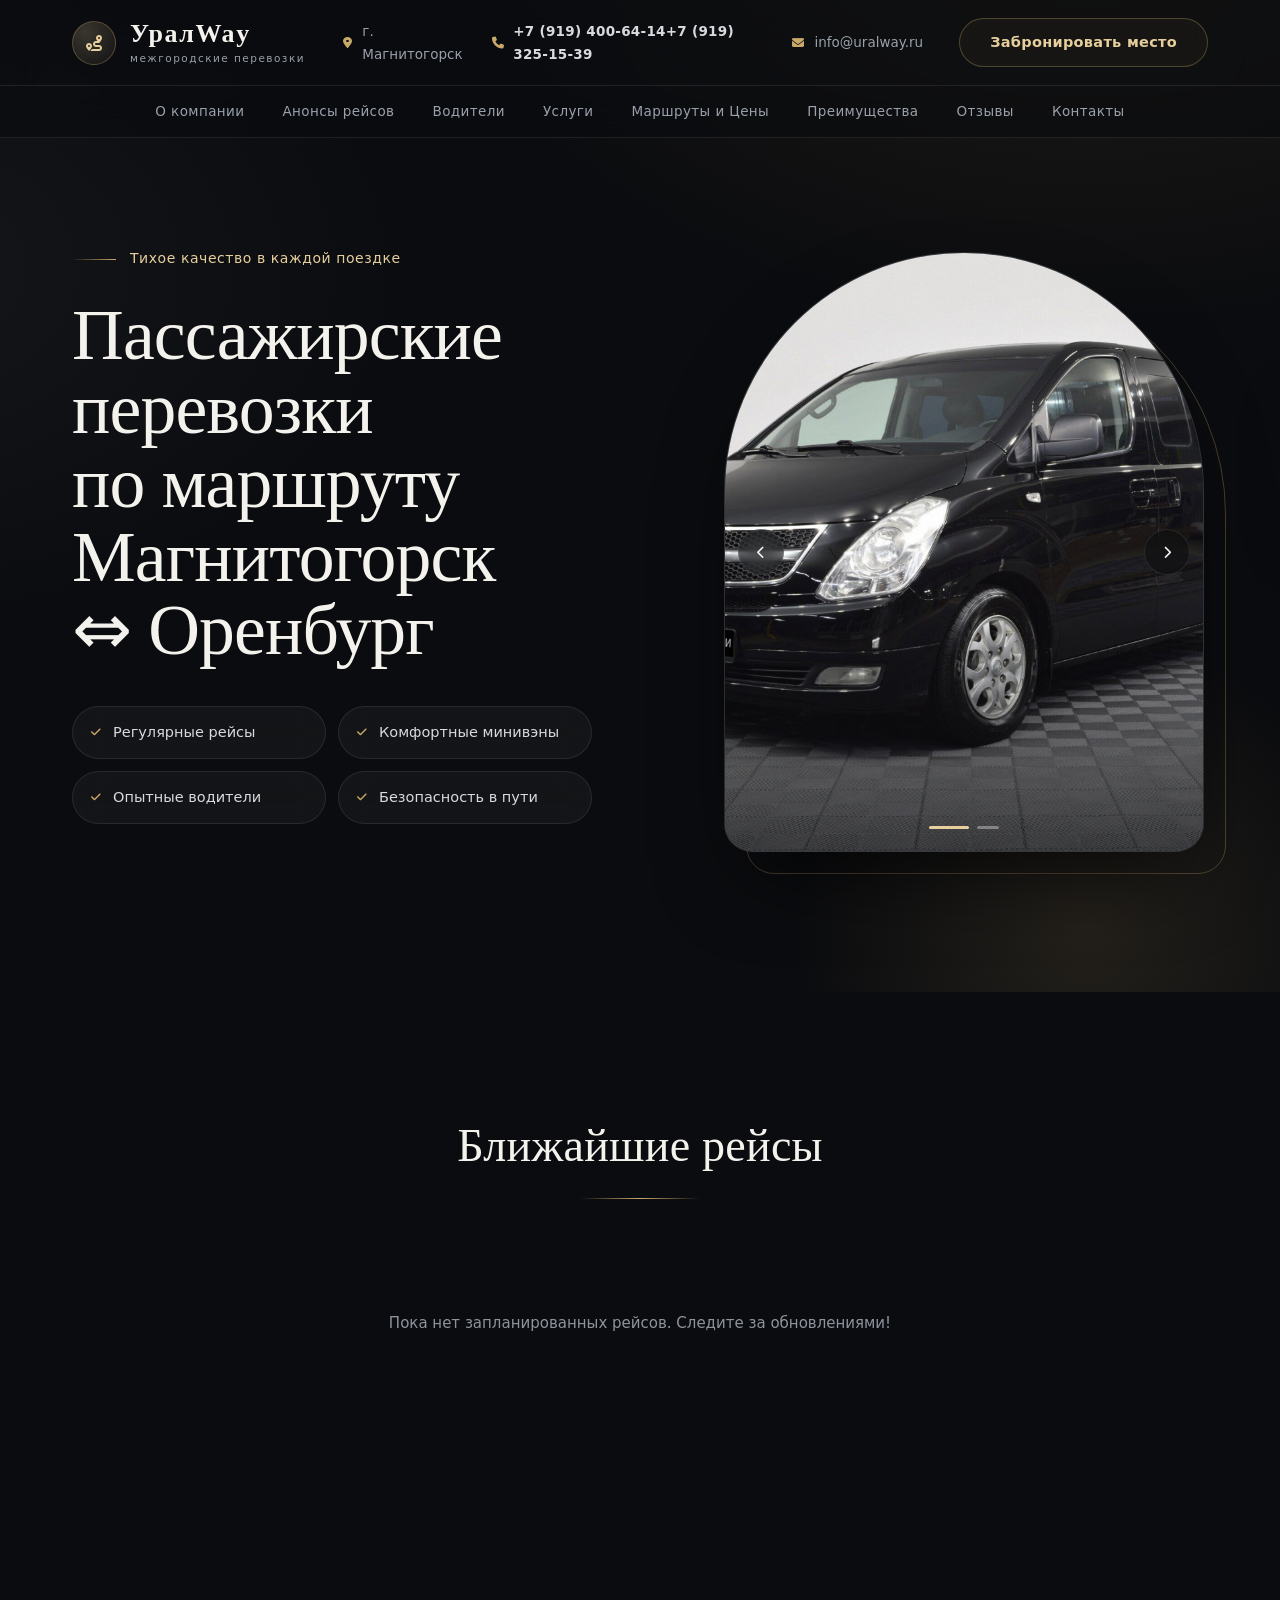
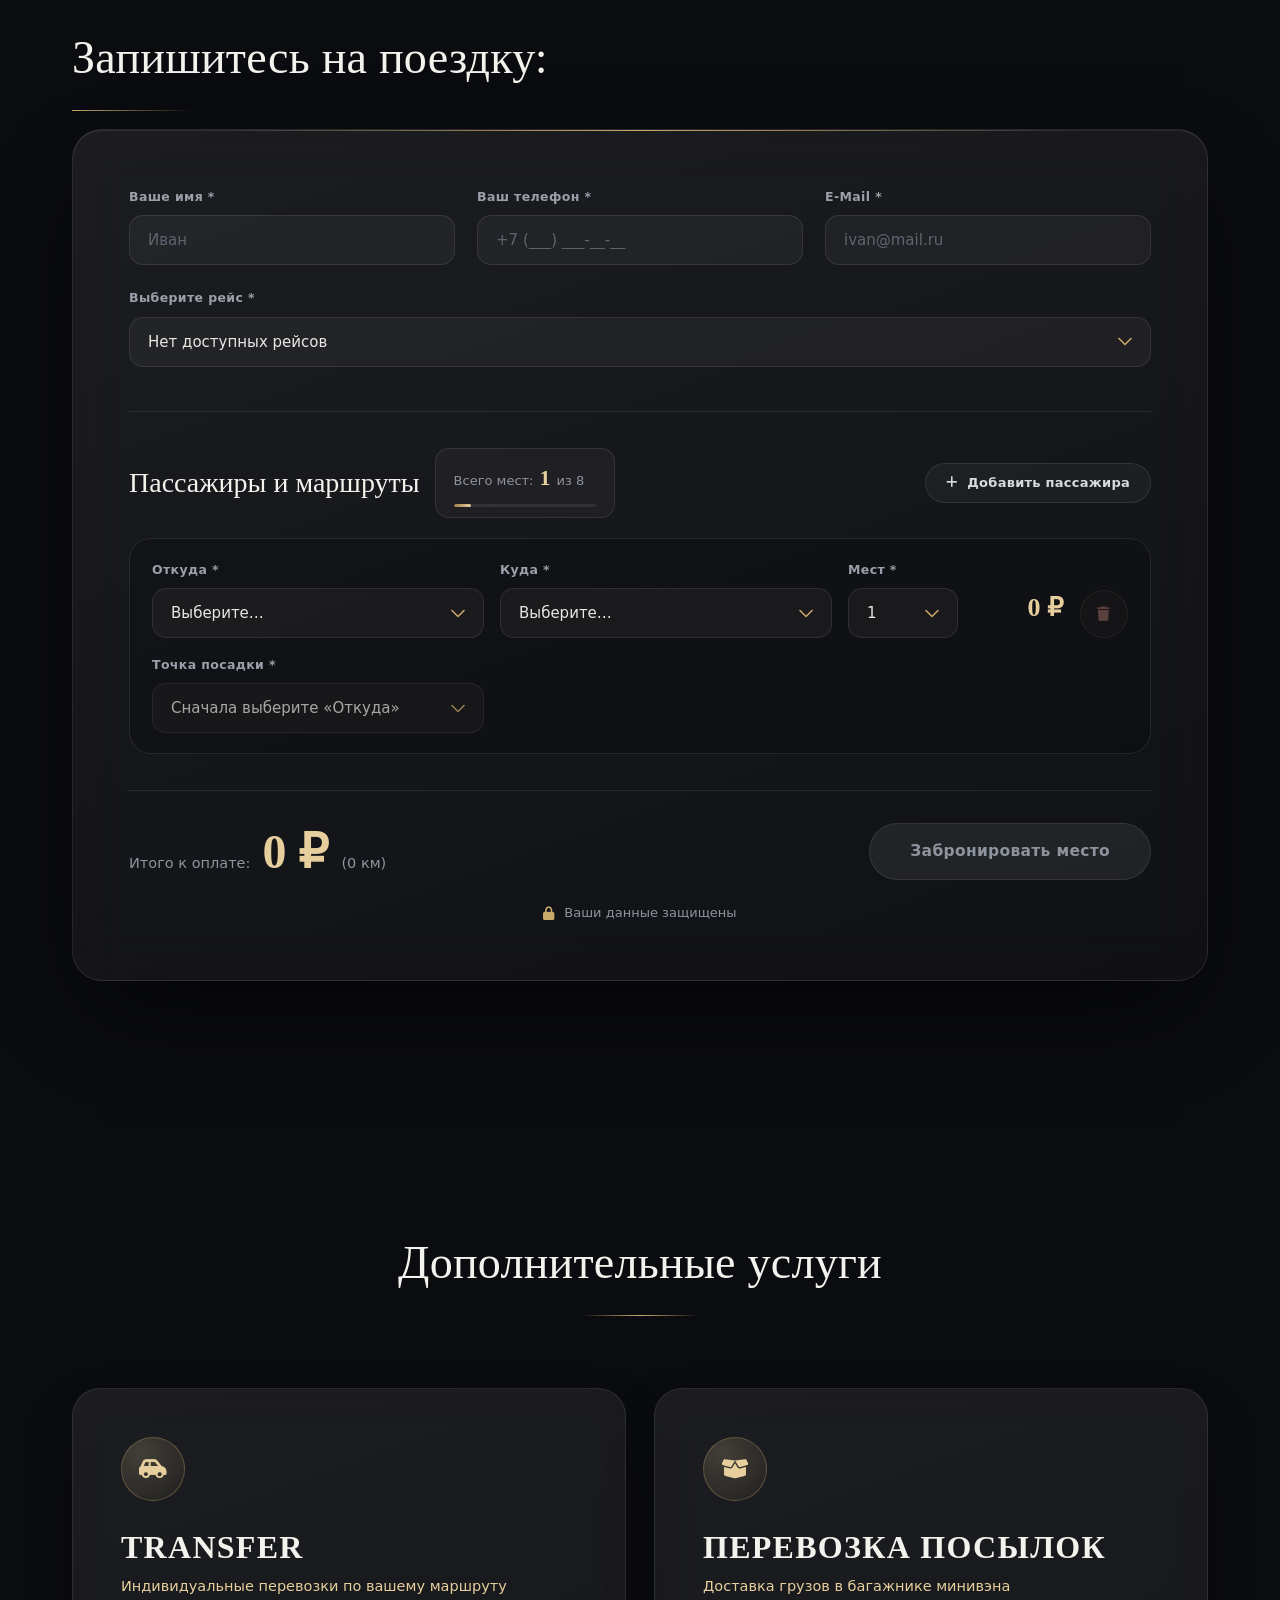
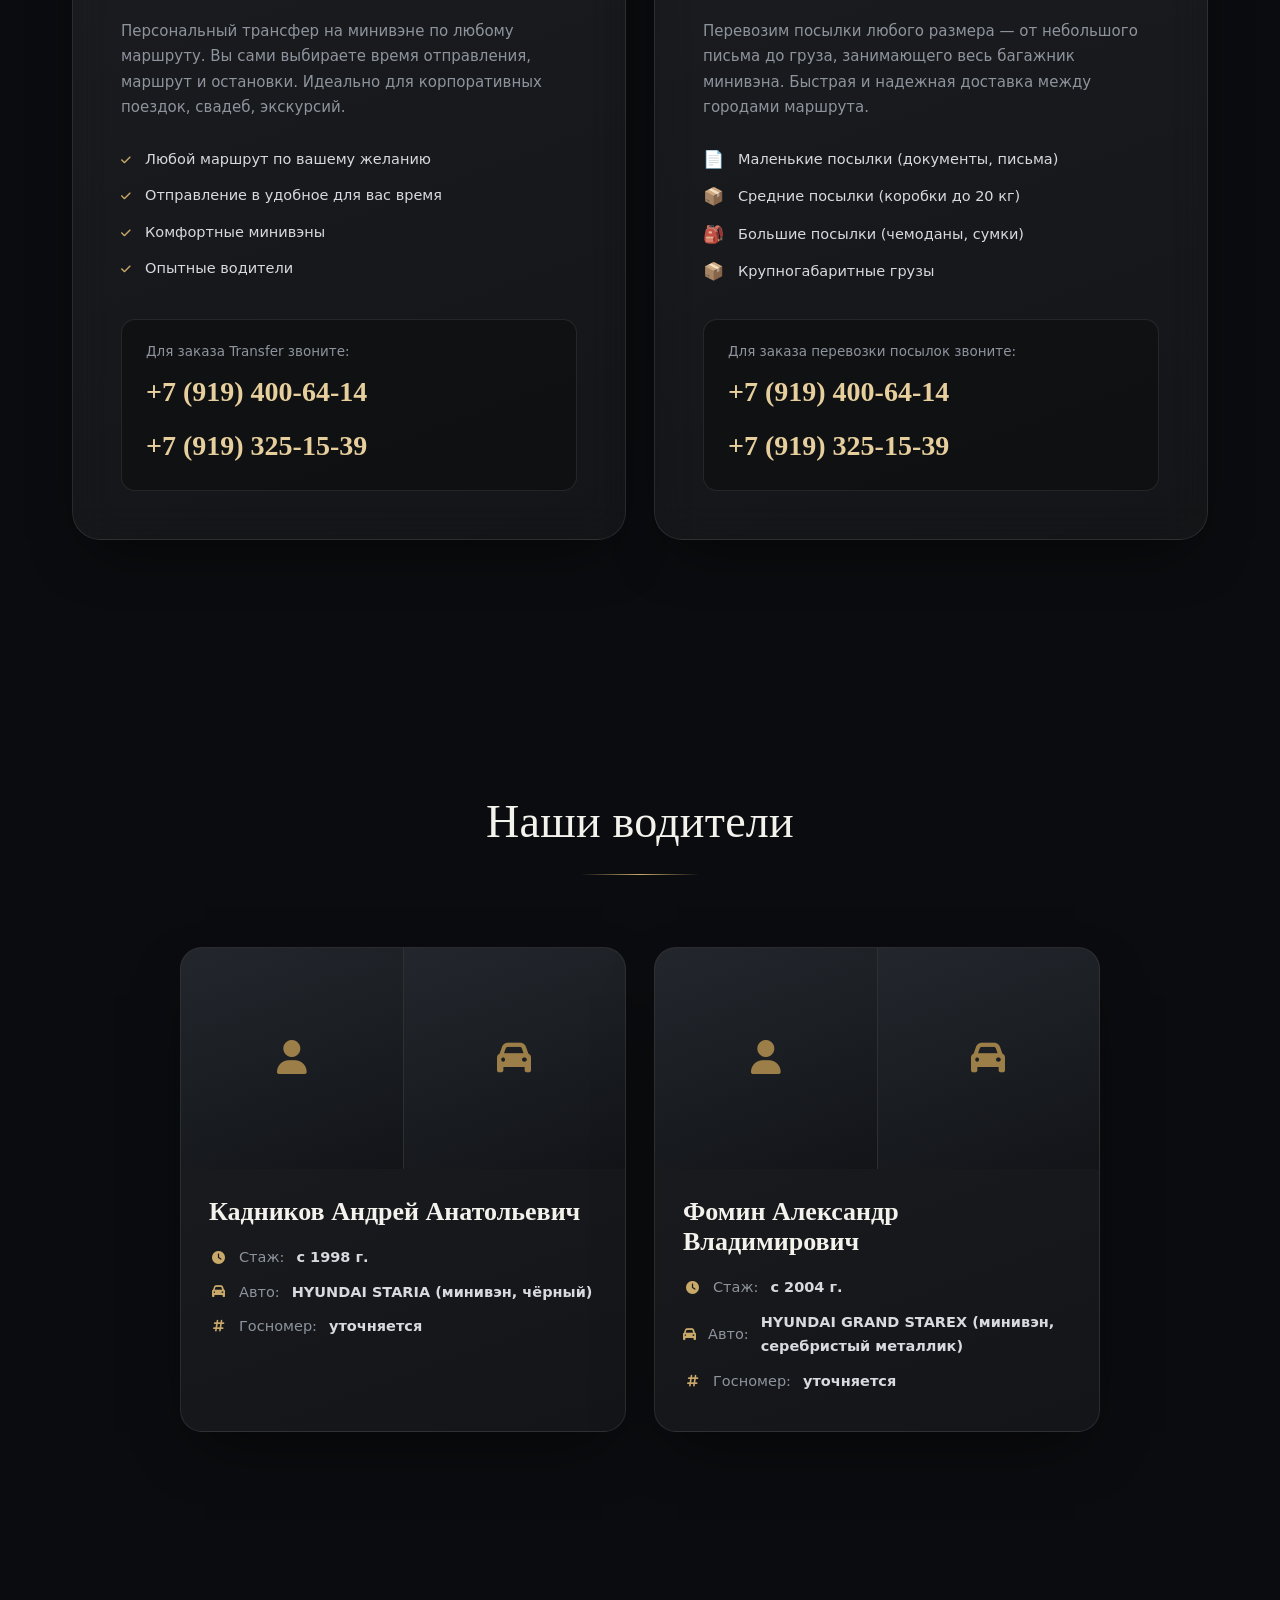
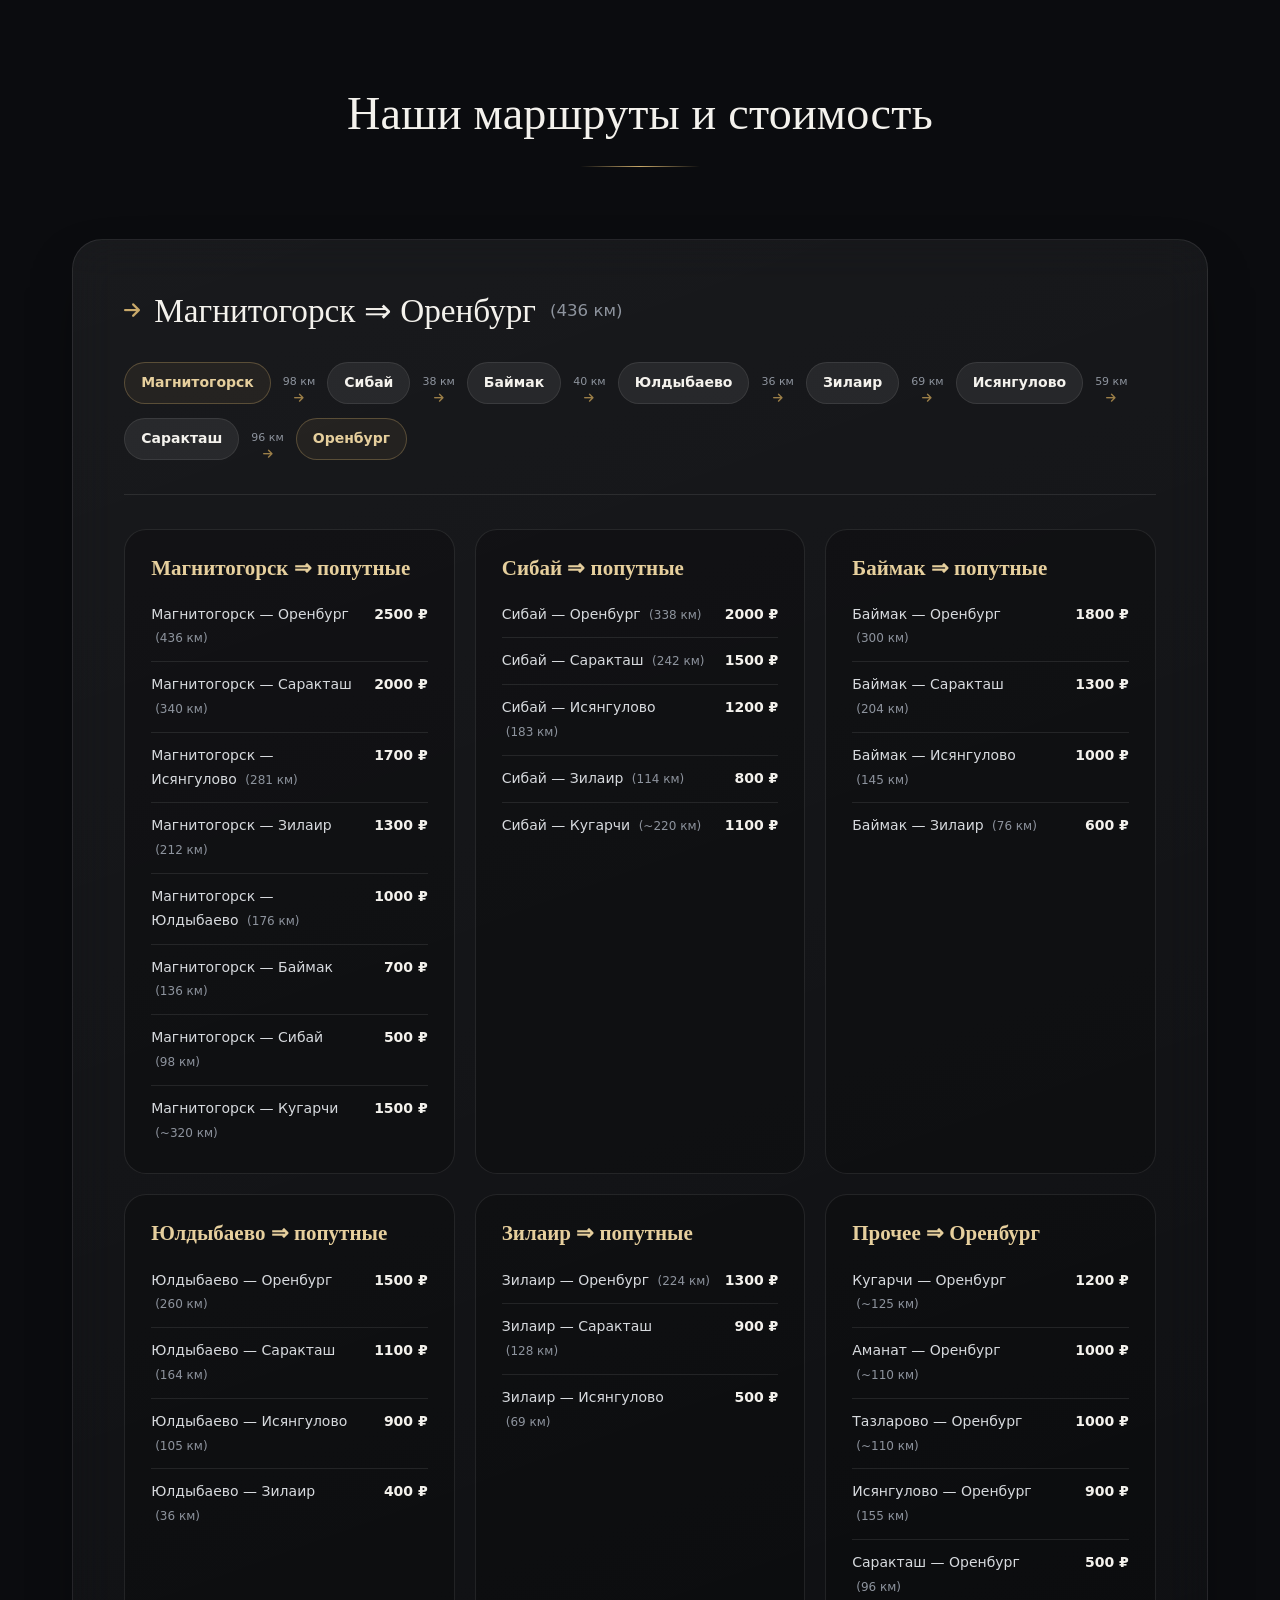
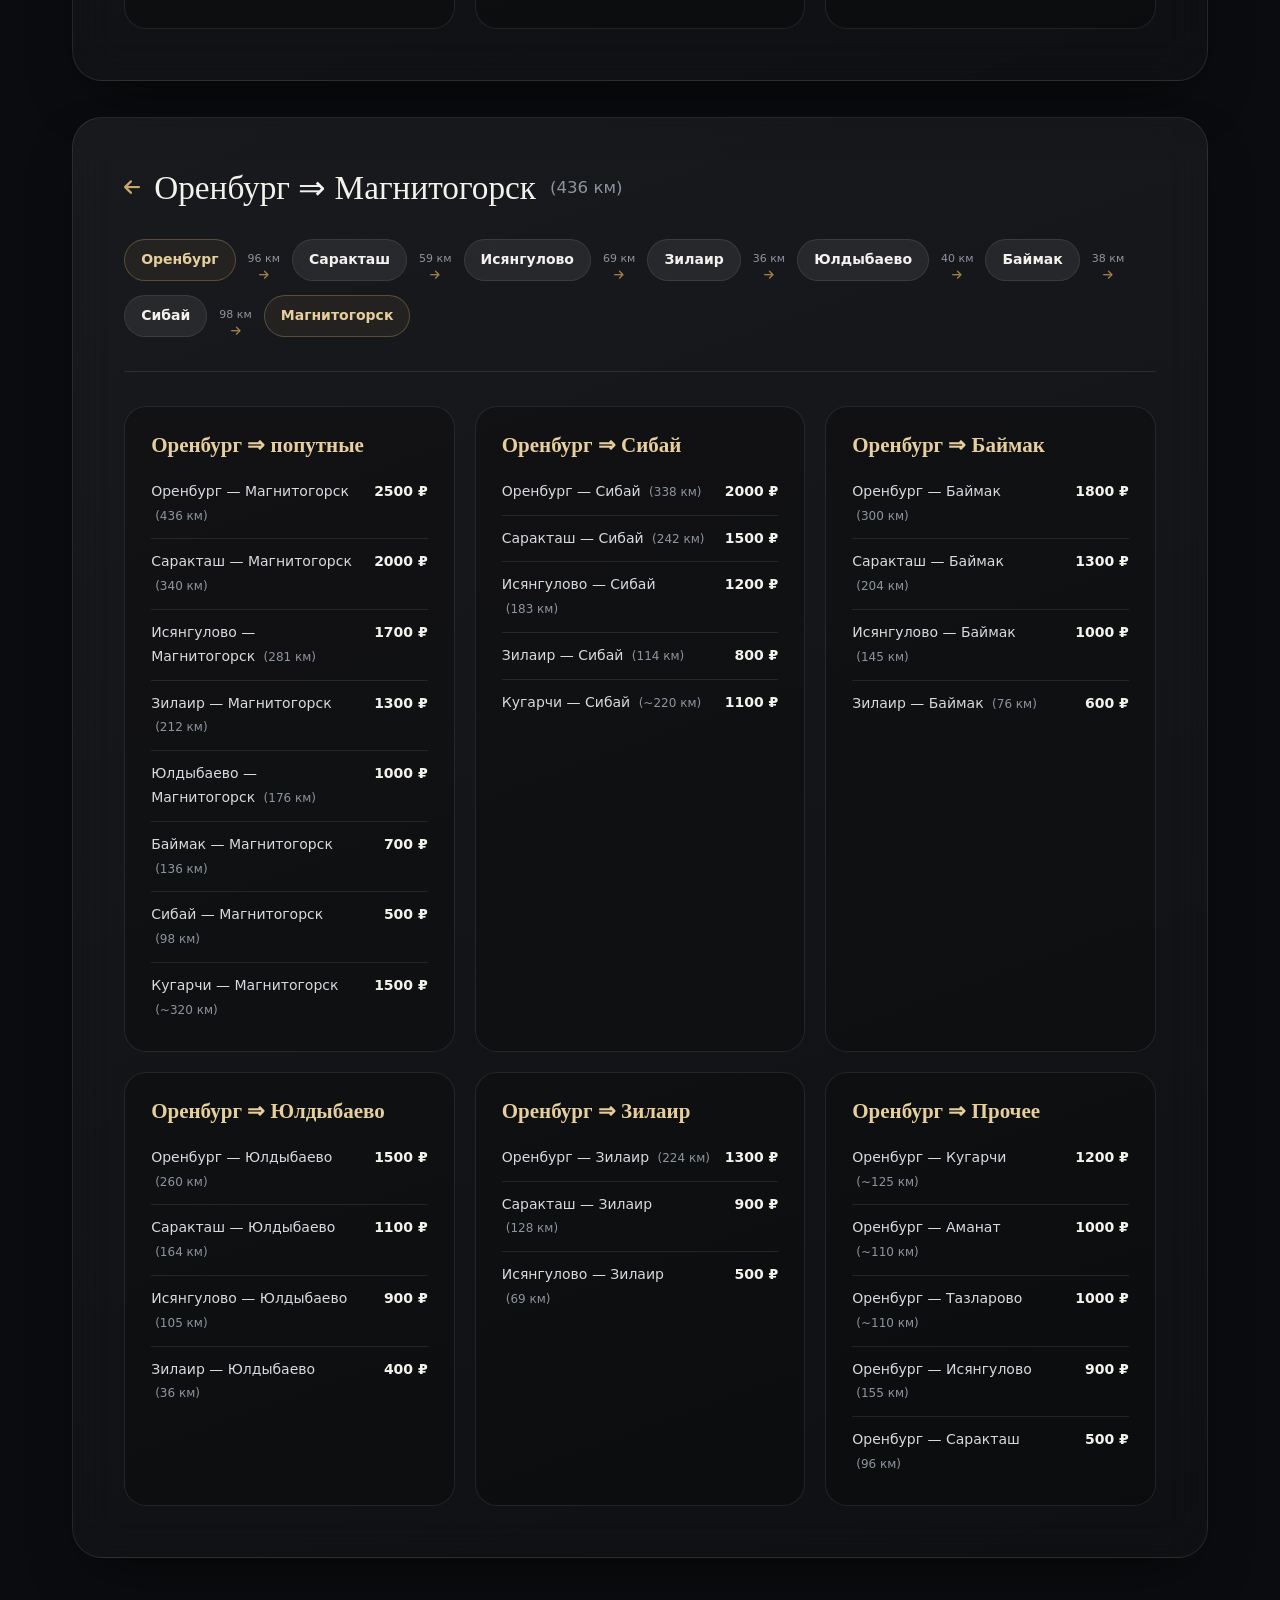
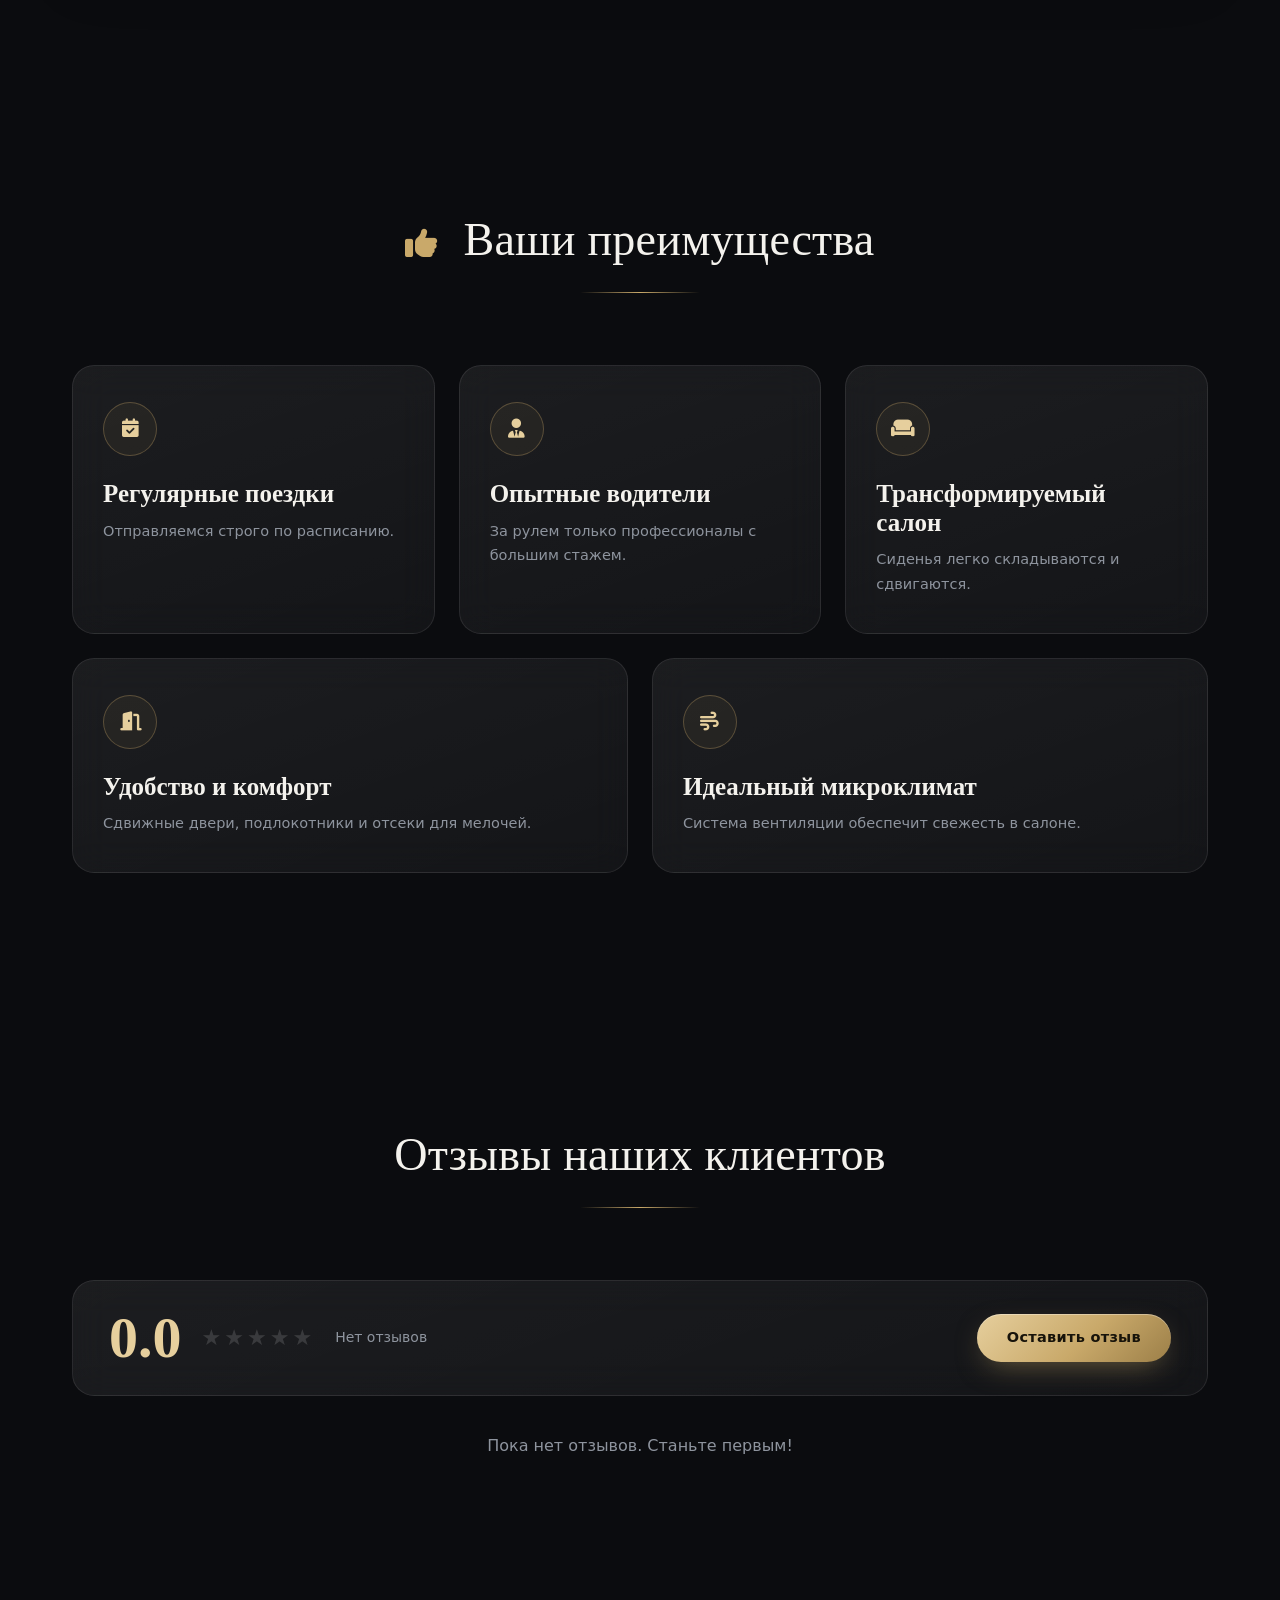
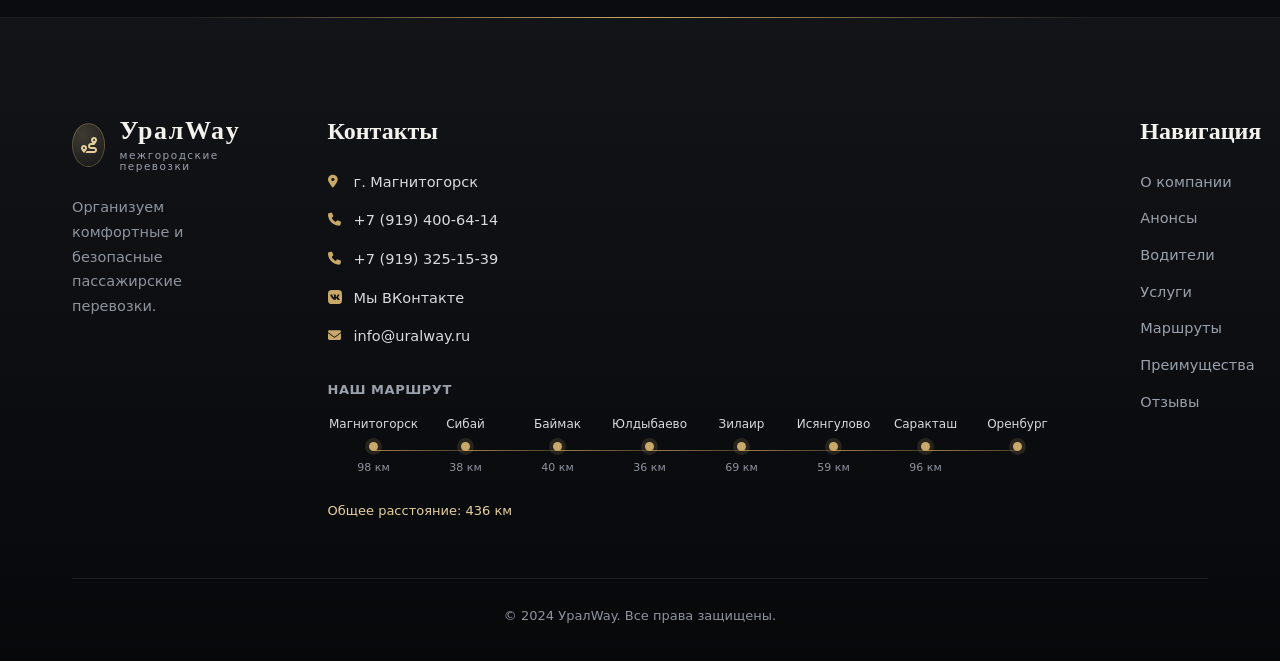
==== commit 6e0226a4: "Update index.html" ====
--- a/index.html
+++ b/index.html
@@ -21,7 +21,7 @@
         </a>
         <div class="header-contacts">
           <span class="contact-item"><i class="fa-solid fa-location-dot"></i><span>г. Магнитогорск</span></span>
-          <a href="tel:+79090920989" class="contact-item contact-item--phone"><i class="fa-solid fa-phone"></i><span>+7 (909) 092-09-89</span></a>
+          <span class="contact-item contact-item--phone"><i class="fa-solid fa-phone"></i><span class="phones-stack"><a href="tel:+79194006414">+7 (919) 400-64-14</a><a href="tel:+79193251539">+7 (919) 325-15-39</a></span></span>
           <a href="mailto:info@uralway.ru" class="contact-item"><i class="fa-solid fa-envelope"></i><span>info@uralway.ru</span></a>
         </div>
         <div class="header-actions">
@@ -172,6 +172,13 @@
               </div>
               <div class="row-price-preview">0 ₽</div>
               <button type="button" class="btn btn--danger btn--icon remove-row" disabled><i class="fa-solid fa-trash"></i></button>
+              <div class="field stop-field">
+                <label>Точка посадки *</label>
+                <select class="stop-select" disabled>
+                  <option value="">Сначала выберите «Откуда»</option>
+                </select>
+                <span class="field__error"></span>
+              </div>
             </div>
           </div>
 
@@ -205,7 +212,7 @@
               <li><i class="fa-solid fa-check"></i> Комфортные минивэны</li>
               <li><i class="fa-solid fa-check"></i> Опытные водители</li>
             </ul>
-            <div class="service-phone-box">Для заказа Transfer звоните:<br><a href="tel:+79090920989">+7 (909) 092-09-89</a></div>
+            <div class="service-phone-box">Для заказа Transfer звоните:<br><a href="tel:+79194006414">+7 (919) 400-64-14</a><br><a href="tel:+79193251539">+7 (919) 325-15-39</a></div>
           </article>
 
           <article class="service-extra-card">
@@ -219,7 +226,7 @@
               <li><span class="emoji">🎒</span> Большие посылки (чемоданы, сумки)</li>
               <li><span class="emoji">📦</span> Крупногабаритные грузы</li>
             </ul>
-            <div class="service-phone-box">Для заказа перевозки посылок звоните:<br><a href="tel:+79090920989">+7 (909) 092-09-89</a></div>
+            <div class="service-phone-box">Для заказа перевозки посылок звоните:<br><a href="tel:+79194006414">+7 (919) 400-64-14</a><br><a href="tel:+79193251539">+7 (919) 325-15-39</a></div>
           </article>
         </div>
       </div>
@@ -236,10 +243,10 @@
               <div class="photo-placeholder"><i class="fa-solid fa-car"></i></div>
             </div>
             <div class="driver-info">
-              <h3>ФИО Водителя</h3>
-              <p><i class="fa-solid fa-clock"></i> Стаж: <span>—</span></p>
-              <p><i class="fa-solid fa-car"></i> Авто: <span>—</span></p>
-              <p><i class="fa-solid fa-phone"></i> Телефон: <span>—</span></p>
+              <h3>Кадников Андрей Анатольевич</h3>
+              <p><i class="fa-solid fa-clock"></i> Стаж: <span>с 1998 г.</span></p>
+              <p><i class="fa-solid fa-car"></i> Авто: <span>HYUNDAI STARIA (минивэн, чёрный)</span></p>
+              <p><i class="fa-solid fa-hashtag"></i> Госномер: <span>уточняется</span></p>
             </div>
           </article>
           <article class="driver-card reveal">
@@ -248,10 +255,10 @@
               <div class="photo-placeholder"><i class="fa-solid fa-car"></i></div>
             </div>
             <div class="driver-info">
-              <h3>ФИО Водителя</h3>
-              <p><i class="fa-solid fa-clock"></i> Стаж: <span>—</span></p>
-              <p><i class="fa-solid fa-car"></i> Авто: <span>—</span></p>
-              <p><i class="fa-solid fa-phone"></i> Телефон: <span>—</span></p>
+              <h3>Фомин Александр Владимирович</h3>
+              <p><i class="fa-solid fa-clock"></i> Стаж: <span>с 2004 г.</span></p>
+              <p><i class="fa-solid fa-car"></i> Авто: <span>HYUNDAI GRAND STAREX (минивэн, серебристый металлик)</span></p>
+              <p><i class="fa-solid fa-hashtag"></i> Госномер: <span>уточняется</span></p>
             </div>
           </article>
         </div>
@@ -276,9 +283,9 @@
               <span class="route-city">Оренбург</span>
             </div>
             <div class="route-prices-grid">
-              <div class="price-card"><h4 class="price-card__title">Магнитогорск ⇒ попутные</h4><table class="price-table"><tr><td>Магнитогорск — Оренбург <span class="route-distance">(436 км)</span></td><td>2300 ₽</td></tr><tr><td>Магнитогорск — Саракташ <span class="route-distance">(340 км)</span></td><td>1900 ₽</td></tr><tr><td>Магнитогорск — Исянгулово <span class="route-distance">(281 км)</span></td><td>1600 ₽</td></tr><tr><td>Магнитогорск — Зилаир <span class="route-distance">(212 км)</span></td><td>1300 ₽</td></tr><tr><td>Магнитогорск — Юлдыбаево <span class="route-distance">(176 км)</span></td><td>1000 ₽</td></tr><tr><td>Магнитогорск — Баймак <span class="route-distance">(136 км)</span></td><td>700 ₽</td></tr><tr><td>Магнитогорск — Сибай <span class="route-distance">(98 км)</span></td><td>500 ₽</td></tr><tr><td>Магнитогорск — Кугарчи <span class="route-distance">(~320 км)</span></td><td>1500 ₽</td></tr></table></div>
-              <div class="price-card"><h4 class="price-card__title">Сибай ⇒ попутные</h4><table class="price-table"><tr><td>Сибай — Оренбург <span class="route-distance">(338 км)</span></td><td>1900 ₽</td></tr><tr><td>Сибай — Саракташ <span class="route-distance">(242 км)</span></td><td>1500 ₽</td></tr><tr><td>Сибай — Исянгулово <span class="route-distance">(183 км)</span></td><td>1100 ₽</td></tr><tr><td>Сибай — Зилаир <span class="route-distance">(114 км)</span></td><td>800 ₽</td></tr><tr><td>Сибай — Кугарчи <span class="route-distance">(~220 км)</span></td><td>1000 ₽</td></tr></table></div>
-              <div class="price-card"><h4 class="price-card__title">Баймак ⇒ попутные</h4><table class="price-table"><tr><td>Баймак — Оренбург <span class="route-distance">(300 км)</span></td><td>1700 ₽</td></tr><tr><td>Баймак — Саракташ <span class="route-distance">(204 км)</span></td><td>1300 ₽</td></tr><tr><td>Баймак — Исянгулово <span class="route-distance">(145 км)</span></td><td>1000 ₽</td></tr><tr><td>Баймак — Зилаир <span class="route-distance">(76 км)</span></td><td>600 ₽</td></tr></table></div>
+              <div class="price-card"><h4 class="price-card__title">Магнитогорск ⇒ попутные</h4><table class="price-table"><tr><td>Магнитогорск — Оренбург <span class="route-distance">(436 км)</span></td><td>2500 ₽</td></tr><tr><td>Магнитогорск — Саракташ <span class="route-distance">(340 км)</span></td><td>2000 ₽</td></tr><tr><td>Магнитогорск — Исянгулово <span class="route-distance">(281 км)</span></td><td>1700 ₽</td></tr><tr><td>Магнитогорск — Зилаир <span class="route-distance">(212 км)</span></td><td>1300 ₽</td></tr><tr><td>Магнитогорск — Юлдыбаево <span class="route-distance">(176 км)</span></td><td>1000 ₽</td></tr><tr><td>Магнитогорск — Баймак <span class="route-distance">(136 км)</span></td><td>700 ₽</td></tr><tr><td>Магнитогорск — Сибай <span class="route-distance">(98 км)</span></td><td>500 ₽</td></tr><tr><td>Магнитогорск — Кугарчи <span class="route-distance">(~320 км)</span></td><td>1500 ₽</td></tr></table></div>
+              <div class="price-card"><h4 class="price-card__title">Сибай ⇒ попутные</h4><table class="price-table"><tr><td>Сибай — Оренбург <span class="route-distance">(338 км)</span></td><td>2000 ₽</td></tr><tr><td>Сибай — Саракташ <span class="route-distance">(242 км)</span></td><td>1500 ₽</td></tr><tr><td>Сибай — Исянгулово <span class="route-distance">(183 км)</span></td><td>1200 ₽</td></tr><tr><td>Сибай — Зилаир <span class="route-distance">(114 км)</span></td><td>800 ₽</td></tr><tr><td>Сибай — Кугарчи <span class="route-distance">(~220 км)</span></td><td>1100 ₽</td></tr></table></div>
+              <div class="price-card"><h4 class="price-card__title">Баймак ⇒ попутные</h4><table class="price-table"><tr><td>Баймак — Оренбург <span class="route-distance">(300 км)</span></td><td>1800 ₽</td></tr><tr><td>Баймак — Саракташ <span class="route-distance">(204 км)</span></td><td>1300 ₽</td></tr><tr><td>Баймак — Исянгулово <span class="route-distance">(145 км)</span></td><td>1000 ₽</td></tr><tr><td>Баймак — Зилаир <span class="route-distance">(76 км)</span></td><td>600 ₽</td></tr></table></div>
               <div class="price-card"><h4 class="price-card__title">Юлдыбаево ⇒ попутные</h4><table class="price-table"><tr><td>Юлдыбаево — Оренбург <span class="route-distance">(260 км)</span></td><td>1500 ₽</td></tr><tr><td>Юлдыбаево — Саракташ <span class="route-distance">(164 км)</span></td><td>1100 ₽</td></tr><tr><td>Юлдыбаево — Исянгулово <span class="route-distance">(105 км)</span></td><td>900 ₽</td></tr><tr><td>Юлдыбаево — Зилаир <span class="route-distance">(36 км)</span></td><td>400 ₽</td></tr></table></div>
               <div class="price-card"><h4 class="price-card__title">Зилаир ⇒ попутные</h4><table class="price-table"><tr><td>Зилаир — Оренбург <span class="route-distance">(224 км)</span></td><td>1300 ₽</td></tr><tr><td>Зилаир — Саракташ <span class="route-distance">(128 км)</span></td><td>900 ₽</td></tr><tr><td>Зилаир — Исянгулово <span class="route-distance">(69 км)</span></td><td>500 ₽</td></tr></table></div>
               <div class="price-card"><h4 class="price-card__title">Прочее ⇒ Оренбург</h4><table class="price-table"><tr><td>Кугарчи — Оренбург <span class="route-distance">(~125 км)</span></td><td>1200 ₽</td></tr><tr><td>Аманат — Оренбург <span class="route-distance">(~110 км)</span></td><td>1000 ₽</td></tr><tr><td>Тазларово — Оренбург <span class="route-distance">(~110 км)</span></td><td>1000 ₽</td></tr><tr><td>Исянгулово — Оренбург <span class="route-distance">(155 км)</span></td><td>900 ₽</td></tr><tr><td>Саракташ — Оренбург <span class="route-distance">(96 км)</span></td><td>500 ₽</td></tr></table></div>
@@ -297,9 +304,9 @@
               <span class="route-city">Магнитогорск</span>
             </div>
             <div class="route-prices-grid">
-              <div class="price-card"><h4 class="price-card__title">Оренбург ⇒ попутные</h4><table class="price-table"><tr><td>Оренбург — Магнитогорск <span class="route-distance">(436 км)</span></td><td>2300 ₽</td></tr><tr><td>Саракташ — Магнитогорск <span class="route-distance">(340 км)</span></td><td>1900 ₽</td></tr><tr><td>Исянгулово — Магнитогорск <span class="route-distance">(281 км)</span></td><td>1600 ₽</td></tr><tr><td>Зилаир — Магнитогорск <span class="route-distance">(212 км)</span></td><td>1300 ₽</td></tr><tr><td>Юлдыбаево — Магнитогорск <span class="route-distance">(176 км)</span></td><td>1000 ₽</td></tr><tr><td>Баймак — Магнитогорск <span class="route-distance">(136 км)</span></td><td>700 ₽</td></tr><tr><td>Сибай — Магнитогорск <span class="route-distance">(98 км)</span></td><td>500 ₽</td></tr><tr><td>Кугарчи — Магнитогорск <span class="route-distance">(~320 км)</span></td><td>1500 ₽</td></tr></table></div>
-              <div class="price-card"><h4 class="price-card__title">Оренбург ⇒ Сибай</h4><table class="price-table"><tr><td>Оренбург — Сибай <span class="route-distance">(338 км)</span></td><td>1900 ₽</td></tr><tr><td>Саракташ — Сибай <span class="route-distance">(242 км)</span></td><td>1500 ₽</td></tr><tr><td>Исянгулово — Сибай <span class="route-distance">(183 км)</span></td><td>1100 ₽</td></tr><tr><td>Зилаир — Сибай <span class="route-distance">(114 км)</span></td><td>800 ₽</td></tr><tr><td>Кугарчи — Сибай <span class="route-distance">(~220 км)</span></td><td>1000 ₽</td></tr></table></div>
-              <div class="price-card"><h4 class="price-card__title">Оренбург ⇒ Баймак</h4><table class="price-table"><tr><td>Оренбург — Баймак <span class="route-distance">(300 км)</span></td><td>1700 ₽</td></tr><tr><td>Саракташ — Баймак <span class="route-distance">(204 км)</span></td><td>1300 ₽</td></tr><tr><td>Исянгулово — Баймак <span class="route-distance">(145 км)</span></td><td>1000 ₽</td></tr><tr><td>Зилаир — Баймак <span class="route-distance">(76 км)</span></td><td>600 ₽</td></tr></table></div>
+              <div class="price-card"><h4 class="price-card__title">Оренбург ⇒ попутные</h4><table class="price-table"><tr><td>Оренбург — Магнитогорск <span class="route-distance">(436 км)</span></td><td>2500 ₽</td></tr><tr><td>Саракташ — Магнитогорск <span class="route-distance">(340 км)</span></td><td>2000 ₽</td></tr><tr><td>Исянгулово — Магнитогорск <span class="route-distance">(281 км)</span></td><td>1700 ₽</td></tr><tr><td>Зилаир — Магнитогорск <span class="route-distance">(212 км)</span></td><td>1300 ₽</td></tr><tr><td>Юлдыбаево — Магнитогорск <span class="route-distance">(176 км)</span></td><td>1000 ₽</td></tr><tr><td>Баймак — Магнитогорск <span class="route-distance">(136 км)</span></td><td>700 ₽</td></tr><tr><td>Сибай — Магнитогорск <span class="route-distance">(98 км)</span></td><td>500 ₽</td></tr><tr><td>Кугарчи — Магнитогорск <span class="route-distance">(~320 км)</span></td><td>1500 ₽</td></tr></table></div>
+              <div class="price-card"><h4 class="price-card__title">Оренбург ⇒ Сибай</h4><table class="price-table"><tr><td>Оренбург — Сибай <span class="route-distance">(338 км)</span></td><td>2000 ₽</td></tr><tr><td>Саракташ — Сибай <span class="route-distance">(242 км)</span></td><td>1500 ₽</td></tr><tr><td>Исянгулово — Сибай <span class="route-distance">(183 км)</span></td><td>1200 ₽</td></tr><tr><td>Зилаир — Сибай <span class="route-distance">(114 км)</span></td><td>800 ₽</td></tr><tr><td>Кугарчи — Сибай <span class="route-distance">(~220 км)</span></td><td>1100 ₽</td></tr></table></div>
+              <div class="price-card"><h4 class="price-card__title">Оренбург ⇒ Баймак</h4><table class="price-table"><tr><td>Оренбург — Баймак <span class="route-distance">(300 км)</span></td><td>1800 ₽</td></tr><tr><td>Саракташ — Баймак <span class="route-distance">(204 км)</span></td><td>1300 ₽</td></tr><tr><td>Исянгулово — Баймак <span class="route-distance">(145 км)</span></td><td>1000 ₽</td></tr><tr><td>Зилаир — Баймак <span class="route-distance">(76 км)</span></td><td>600 ₽</td></tr></table></div>
               <div class="price-card"><h4 class="price-card__title">Оренбург ⇒ Юлдыбаево</h4><table class="price-table"><tr><td>Оренбург — Юлдыбаево <span class="route-distance">(260 км)</span></td><td>1500 ₽</td></tr><tr><td>Саракташ — Юлдыбаево <span class="route-distance">(164 км)</span></td><td>1100 ₽</td></tr><tr><td>Исянгулово — Юлдыбаево <span class="route-distance">(105 км)</span></td><td>900 ₽</td></tr><tr><td>Зилаир — Юлдыбаево <span class="route-distance">(36 км)</span></td><td>400 ₽</td></tr></table></div>
               <div class="price-card"><h4 class="price-card__title">Оренбург ⇒ Зилаир</h4><table class="price-table"><tr><td>Оренбург — Зилаир <span class="route-distance">(224 км)</span></td><td>1300 ₽</td></tr><tr><td>Саракташ — Зилаир <span class="route-distance">(128 км)</span></td><td>900 ₽</td></tr><tr><td>Исянгулово — Зилаир <span class="route-distance">(69 км)</span></td><td>500 ₽</td></tr></table></div>
               <div class="price-card"><h4 class="price-card__title">Оренбург ⇒ Прочее</h4><table class="price-table"><tr><td>Оренбург — Кугарчи <span class="route-distance">(~125 км)</span></td><td>1200 ₽</td></tr><tr><td>Оренбург — Аманат <span class="route-distance">(~110 км)</span></td><td>1000 ₽</td></tr><tr><td>Оренбург — Тазларово <span class="route-distance">(~110 км)</span></td><td>1000 ₽</td></tr><tr><td>Оренбург — Исянгулово <span class="route-distance">(155 км)</span></td><td>900 ₽</td></tr><tr><td>Оренбург — Саракташ <span class="route-distance">(96 км)</span></td><td>500 ₽</td></tr></table></div>
@@ -372,12 +379,13 @@
           <h4 class="footer__title">Контакты</h4>
           <ul class="footer__list">
             <li><i class="fa-solid fa-location-dot"></i> г. Магнитогорск</li>
-            <li><i class="fa-solid fa-phone"></i> <a href="tel:+79090920989">+7 (909) 092-09-89</a></li>
+            <li><i class="fa-solid fa-phone"></i> <a href="tel:+79194006414">+7 (919) 400-64-14</a></li>
+            <li><i class="fa-solid fa-phone"></i> <a href="tel:+79193251539">+7 (919) 325-15-39</a></li>
             <li>
               <svg viewBox="0 0 24 24" fill="currentColor" width="14" height="14" style="margin-top:4px; flex-shrink:0;">
                 <path d="M15.684 0H8.316C1.592 0 0 1.592 0 8.316v7.368C0 22.408 1.592 24 8.316 24h7.368C22.408 24 24 22.408 24 15.684V8.316C24 1.592 22.408 0 15.684 0zm3.692 17.123h-1.744c-.66 0-.864-.525-2.05-1.727-1.033-1-1.49-1.135-1.744-1.135-.356 0-.458.102-.458.593v1.575c0 .424-.135.678-1.253.678-1.846 0-3.896-1.118-5.335-3.202C4.624 10.857 4.03 8.57 4.03 8.096c0-.254.102-.491.593-.491h1.744c.44 0 .61.203.78.677.864 2.49 2.303 4.675 2.896 4.675.22 0 .322-.102.322-.66V9.721c-.068-1.186-.695-1.287-.695-1.71 0-.203.17-.407.44-.407h2.744c.373 0 .508.203.508.643v3.473c0 .372.17.508.271.508.22 0 .407-.136.813-.542 1.27-1.422 2.18-3.61 2.18-3.61.119-.254.322-.491.762-.491h1.744c.525 0 .644.271.525.643-.22 1.017-2.354 4.031-2.354 4.031-.186.305-.254.44 0 .78.186.254.796.78 1.203 1.253.745.847 1.32 1.558 1.473 2.05.17.49-.085.744-.593.744z"/>
               </svg>
-              <a href="https://vk.com/ваша_группа" target="_blank" style="display:flex; align-items:center; gap:10px;">Мы ВКонтакте</a>
+              <a href="https://vk.ru/club214789332" target="_blank" style="display:flex; align-items:center; gap:10px;">Мы ВКонтакте</a>
             </li>
             <li><i class="fa-solid fa-envelope"></i> <a href="mailto:info@uralway.ru">info@uralway.ru</a></li>
           </ul>
@@ -418,17 +426,23 @@
 
   <!-- ПЛАВАЮЩАЯ ПАНЕЛЬ СОЦСЕТЕЙ -->
   <aside class="social-sidebar" id="socialSidebar">
-    <a href="https://vk.com/ваша_группа" target="_blank" class="social-sidebar__link" aria-label="ВКонтакте">
+    <a href="https://vk.ru/club214789332" target="_blank" class="social-sidebar__link" aria-label="ВКонтакте">
       <svg viewBox="0 0 24 24" fill="currentColor" width="24" height="24">
         <path d="M15.684 0H8.316C1.592 0 0 1.592 0 8.316v7.368C0 22.408 1.592 24 8.316 24h7.368C22.408 24 24 22.408 24 15.684V8.316C24 1.592 22.408 0 15.684 0zm3.692 17.123h-1.744c-.66 0-.864-.525-2.05-1.727-1.033-1-1.49-1.135-1.744-1.135-.356 0-.458.102-.458.593v1.575c0 .424-.135.678-1.253.678-1.846 0-3.896-1.118-5.335-3.202C4.624 10.857 4.03 8.57 4.03 8.096c0-.254.102-.491.593-.491h1.744c.44 0 .61.203.78.677.864 2.49 2.303 4.675 2.896 4.675.22 0 .322-.102.322-.66V9.721c-.068-1.186-.695-1.287-.695-1.71 0-.203.17-.407.44-.407h2.744c.373 0 .508.203.508.643v3.473c0 .372.17.508.271.508.22 0 .407-.136.813-.542 1.27-1.422 2.18-3.61 2.18-3.61.119-.254.322-.491.762-.491h1.744c.525 0 .644.271.525.643-.22 1.017-2.354 4.031-2.354 4.031-.186.305-.254.44 0 .78.186.254.796.78 1.203 1.253.745.847 1.32 1.558 1.473 2.05.17.49-.085.744-.593.744z"/>
       </svg>
       <span class="social-sidebar__tooltip">Мы ВКонтакте</span>
     </a>
-    <a href="tel:+79090920989" class="social-sidebar__link" aria-label="Позвонить">
+    <a href="tel:+79194006414" class="social-sidebar__link" aria-label="Позвонить">
       <svg viewBox="0 0 24 24" fill="currentColor" width="24" height="24">
         <path d="M22 16.92v3a2 2 0 0 1-2.18 2 19.79 19.79 0 0 1-8.63-3.07 19.5 19.5 0 0 1-6-6 19.79 19.79 0 0 1-3.07-8.67A2 2 0 0 1 4.11 2h3a2 2 0 0 1 2 1.72 12.84 12.84 0 0 0 .7 2.81 2 2 0 0 1-.45 2.11L8.09 9.91a16 16 0 0 0 6 6l1.27-1.27a2 2 0 0 1 2.11-.45 12.84 12.84 0 0 0 2.81.7A2 2 0 0 1 22 16.92z"/>
       </svg>
-      <span class="social-sidebar__tooltip">Позвонить: +7 (909) 092-09-89</span>
+      <span class="social-sidebar__tooltip">Позвонить: +7 (919) 400-64-14</span>
+    </a>
+    <a href="tel:+79193251539" class="social-sidebar__link" aria-label="Позвонить">
+      <svg viewBox="0 0 24 24" fill="currentColor" width="24" height="24">
+        <path d="M22 16.92v3a2 2 0 0 1-2.18 2 19.79 19.79 0 0 1-8.63-3.07 19.5 19.5 0 0 1-6-6 19.79 19.79 0 0 1-3.07-8.67A2 2 0 0 1 4.11 2h3a2 2 0 0 1 2 1.72 12.84 12.84 0 0 0 .7 2.81 2 2 0 0 1-.45 2.11L8.09 9.91a16 16 0 0 0 6 6l1.27-1.27a2 2 0 0 1 2.11-.45 12.84 12.84 0 0 0 2.81.7A2 2 0 0 1 22 16.92z"/>
+      </svg>
+      <span class="social-sidebar__tooltip">Позвонить: +7 (919) 325-15-39</span>
     </a>
   </aside>
 
@@ -447,7 +461,7 @@
           <span>Итого:</span> <strong id="receiptTotal" style="font-size: 18px;">0 ₽</strong>
         </div>
       </div>
-      <p class="receipt-note">Если есть вопросы - свяжитесь с нами<br><strong>+7 (909) 092-09-89</strong></p>
+      <p class="receipt-note">Если есть вопросы - свяжитесь с нами<br><strong>+7 (919) 400-64-14</strong><br><strong>+7 (919) 325-15-39</strong></p>
       <button type="button" class="btn btn--cta modal__btn" id="modalOkBtn" disabled>ОК (20с)</button>
     </div>
   </div>
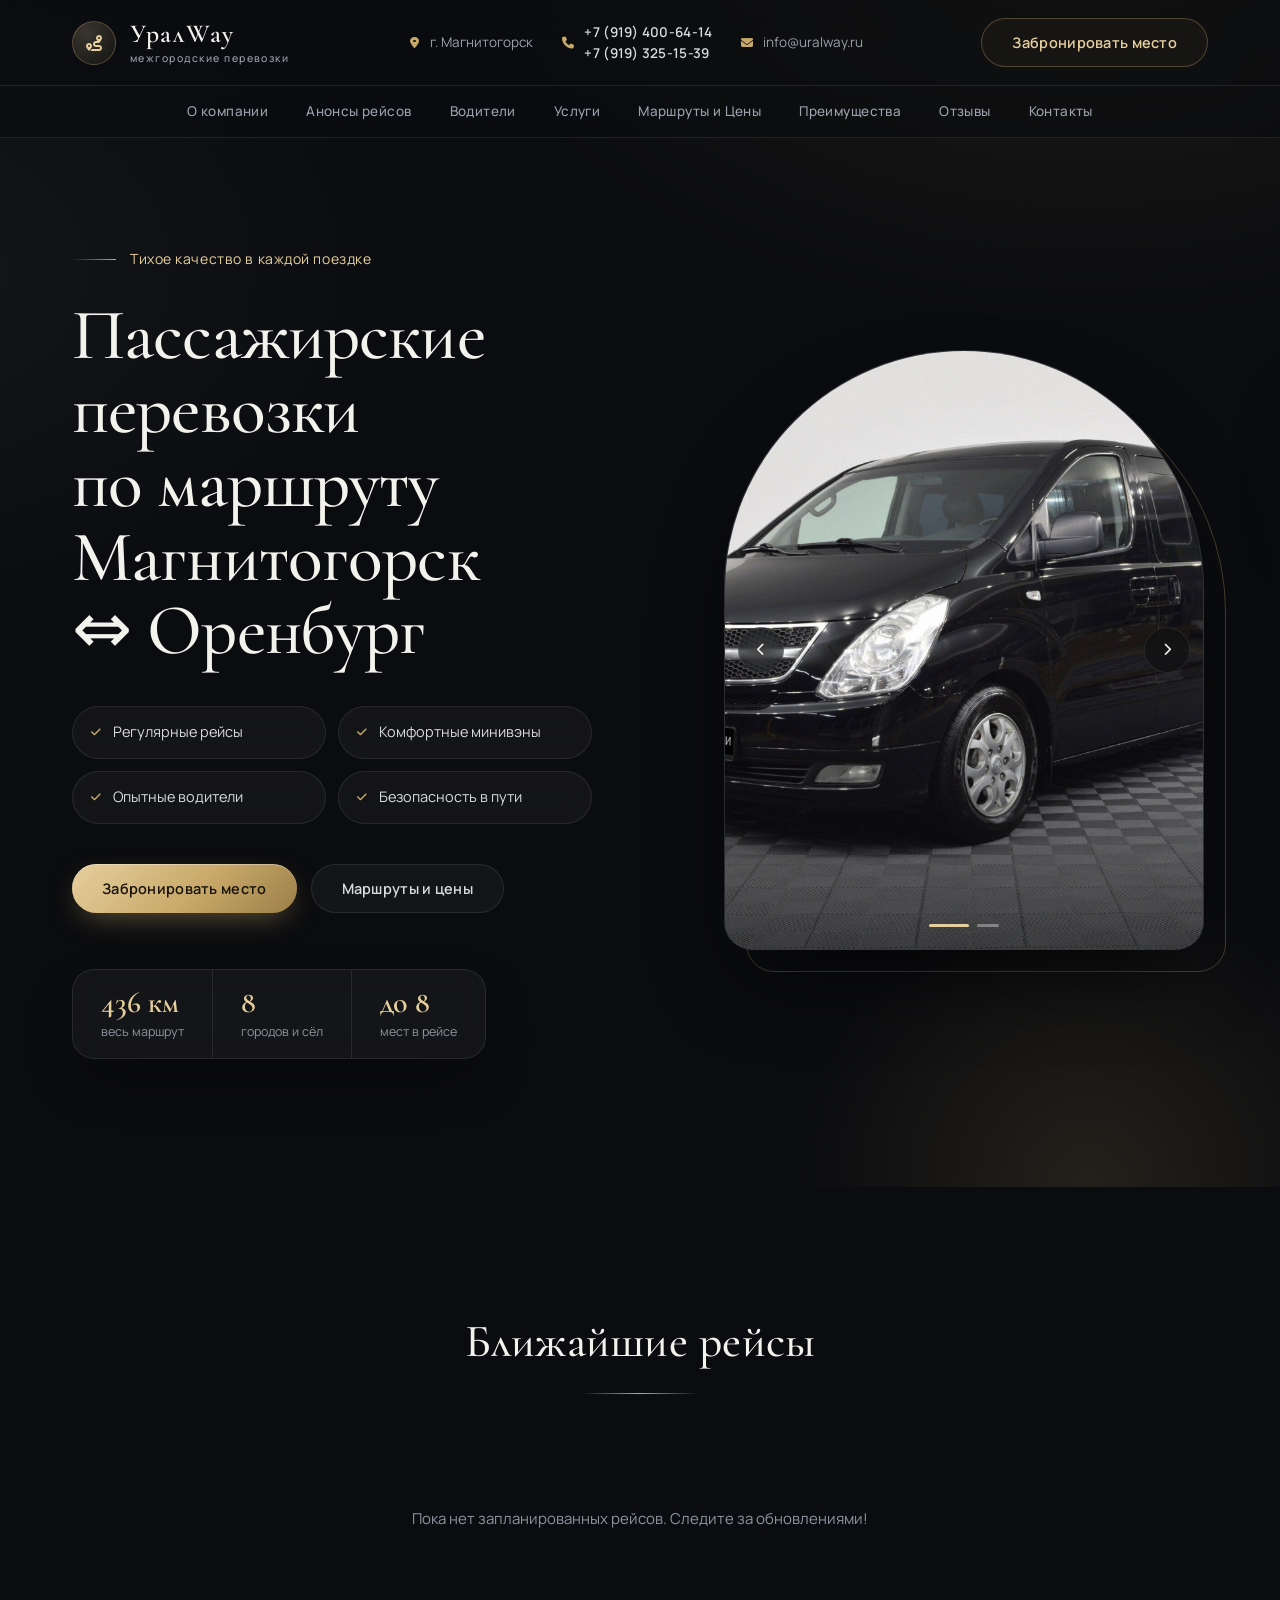
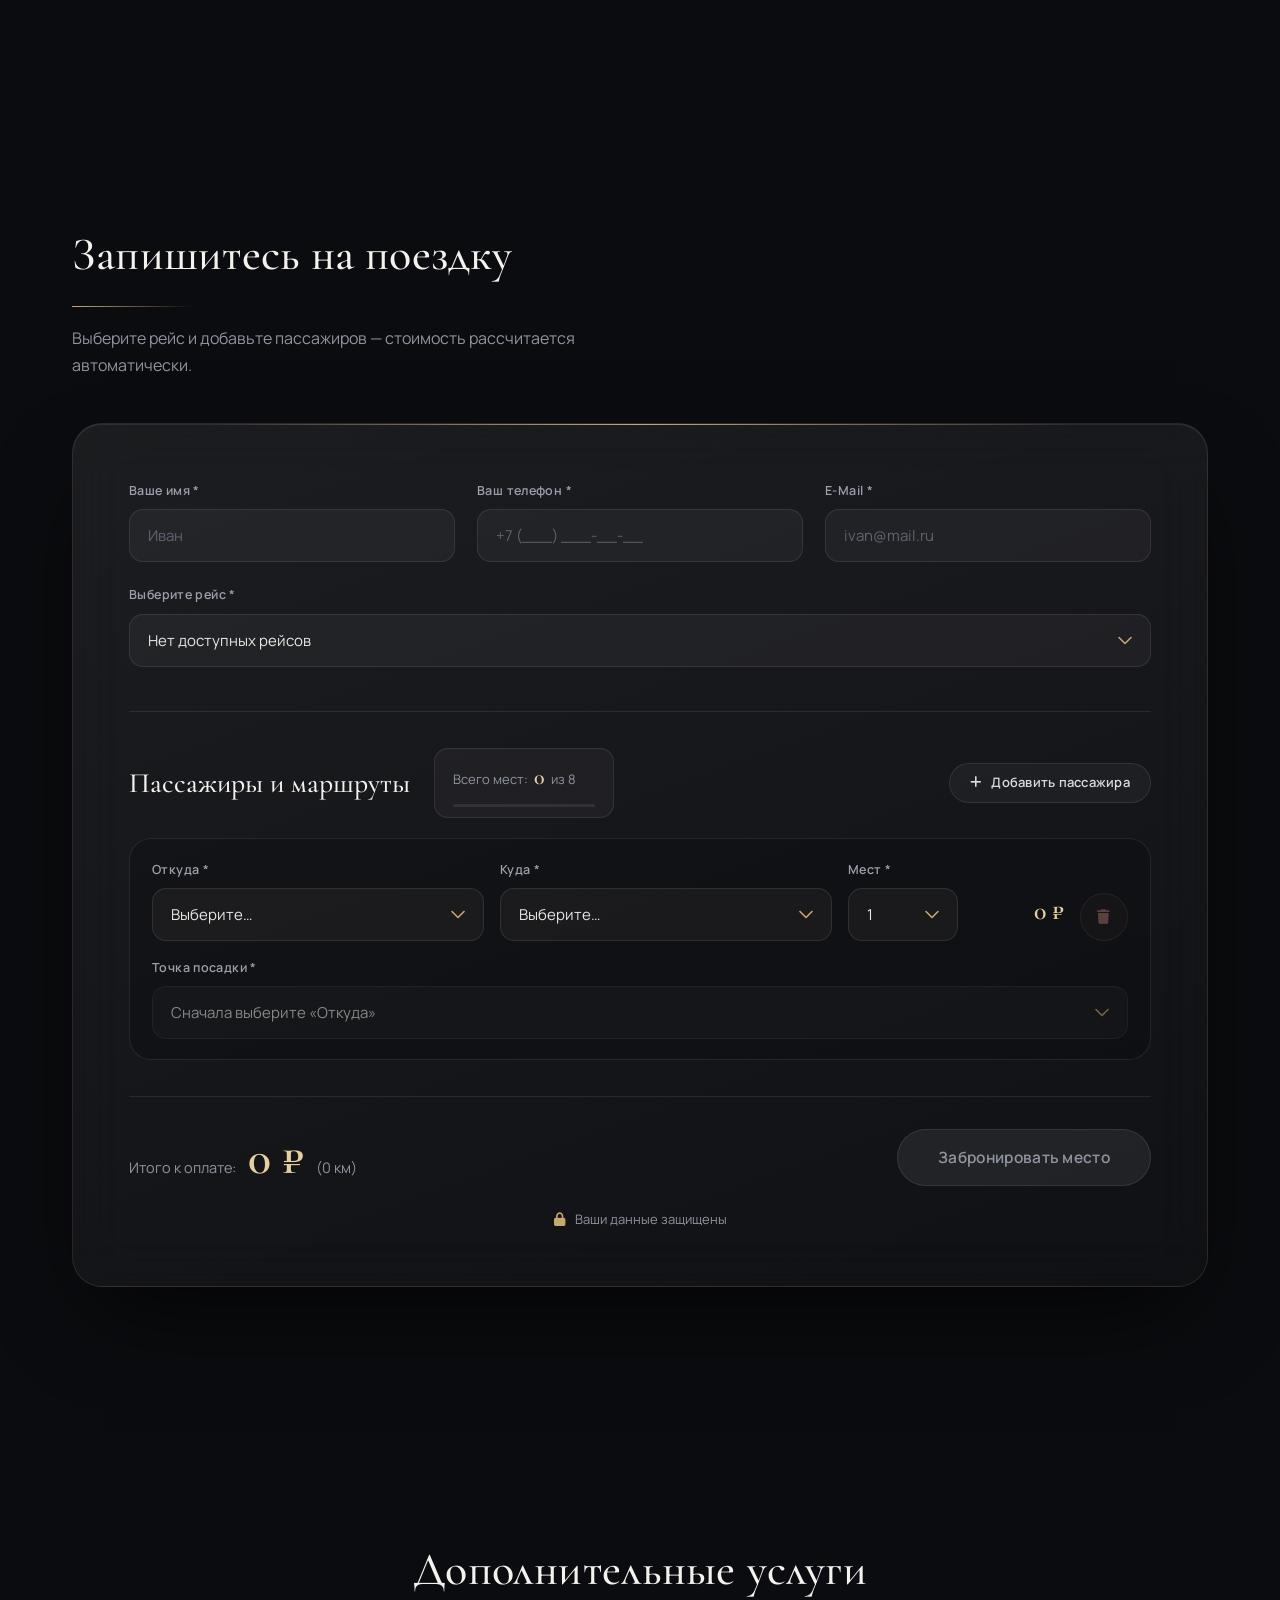
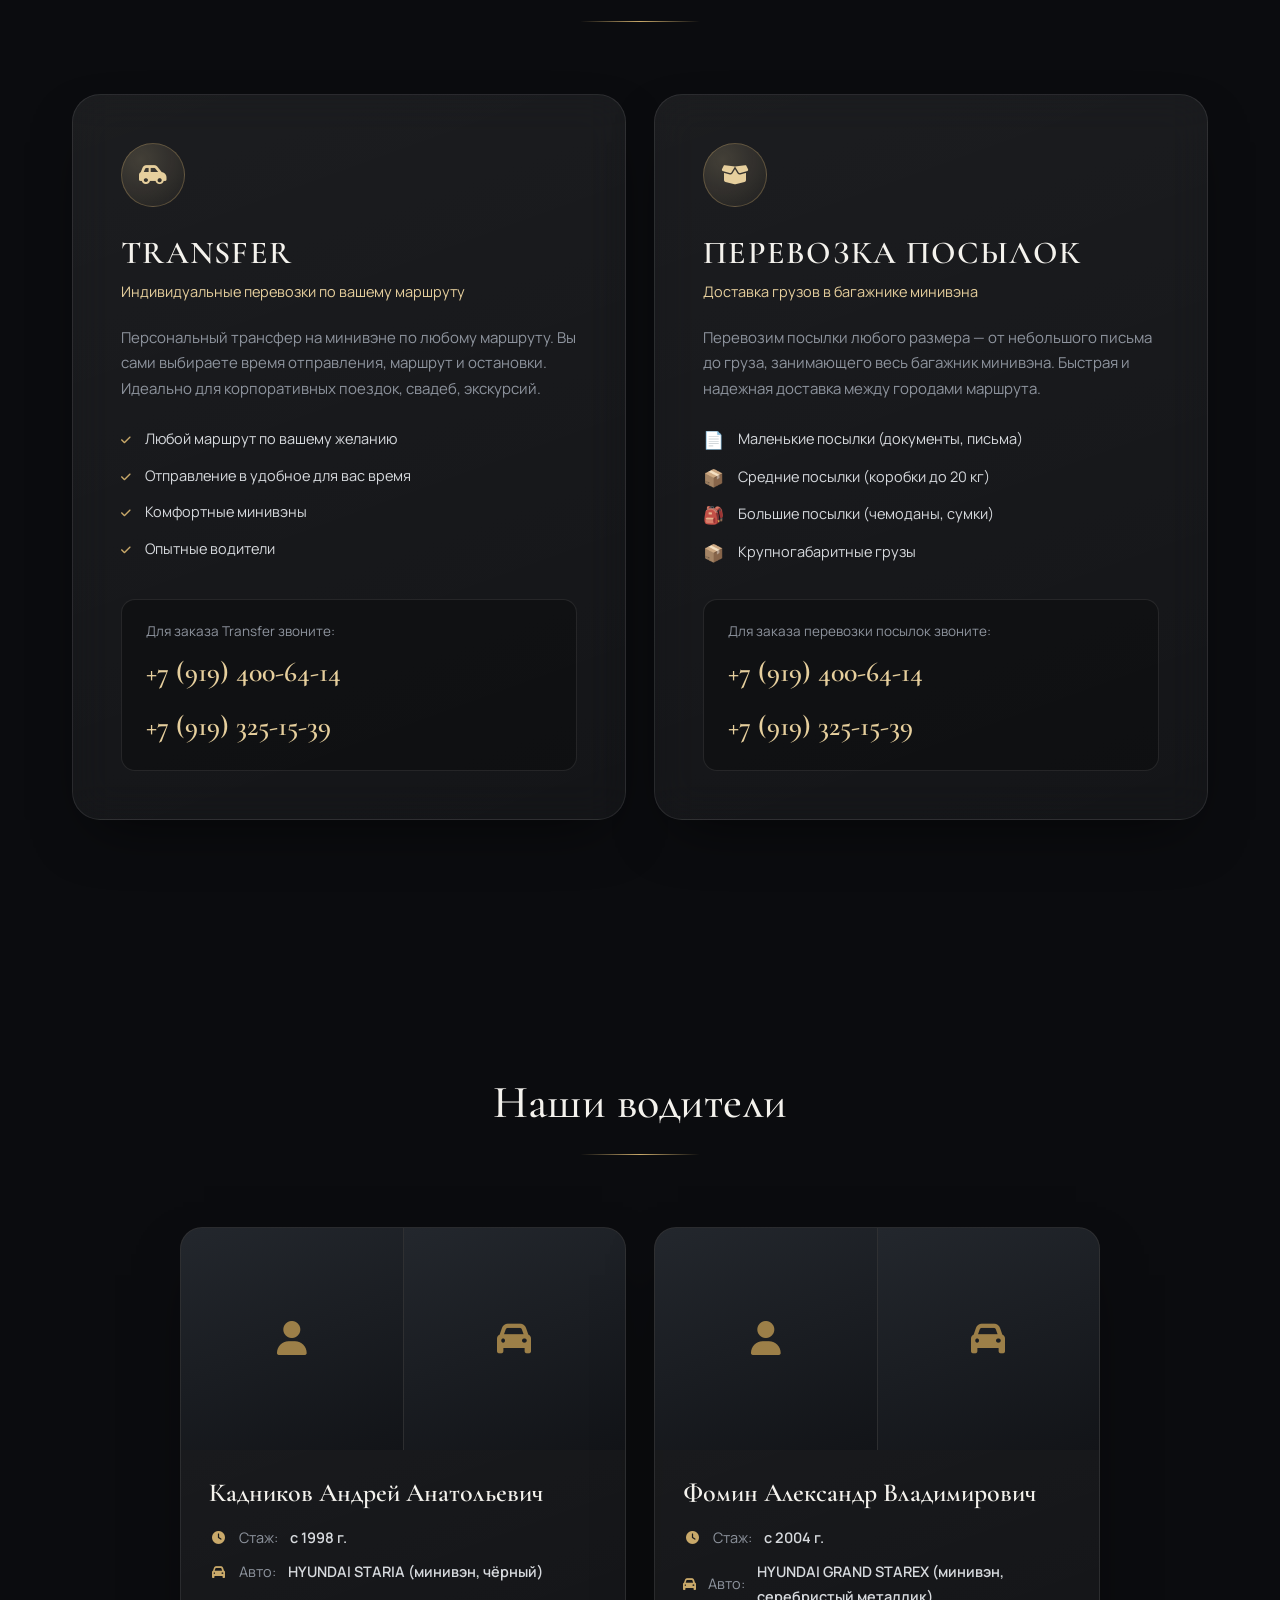
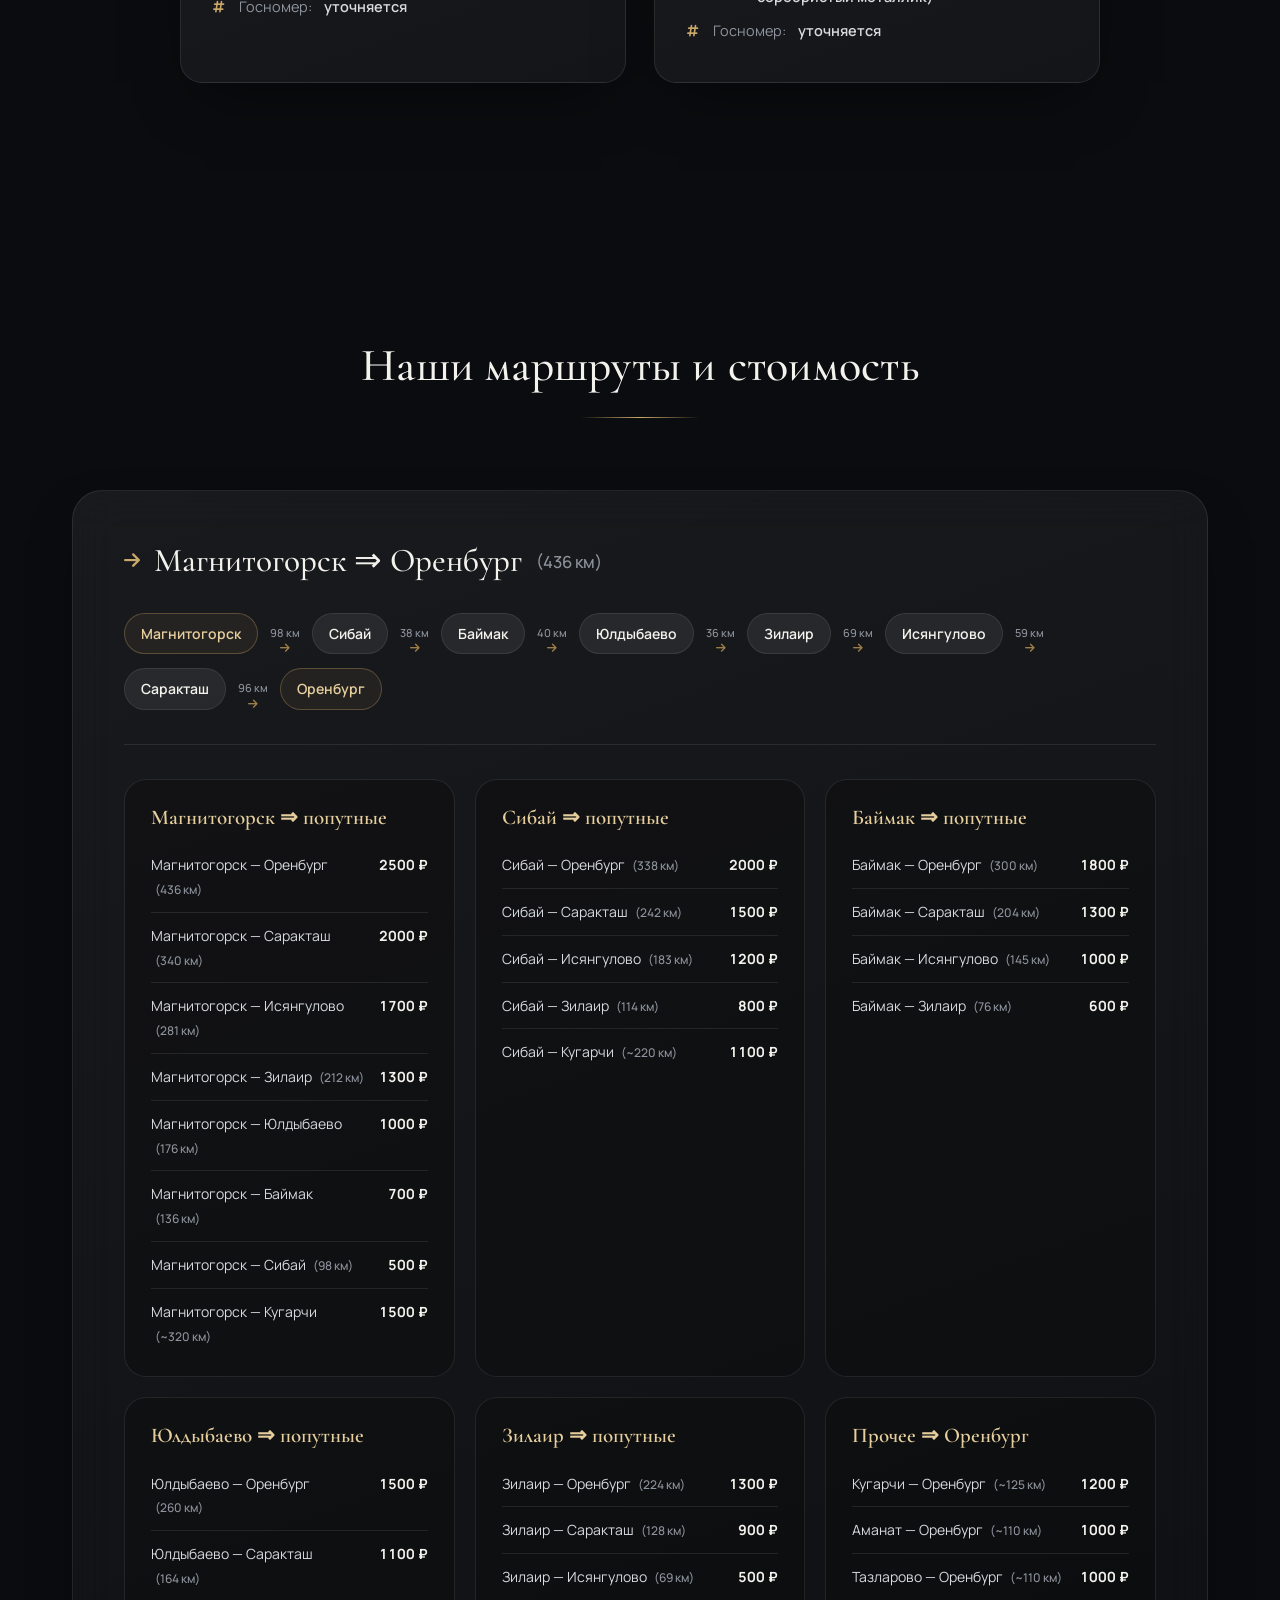
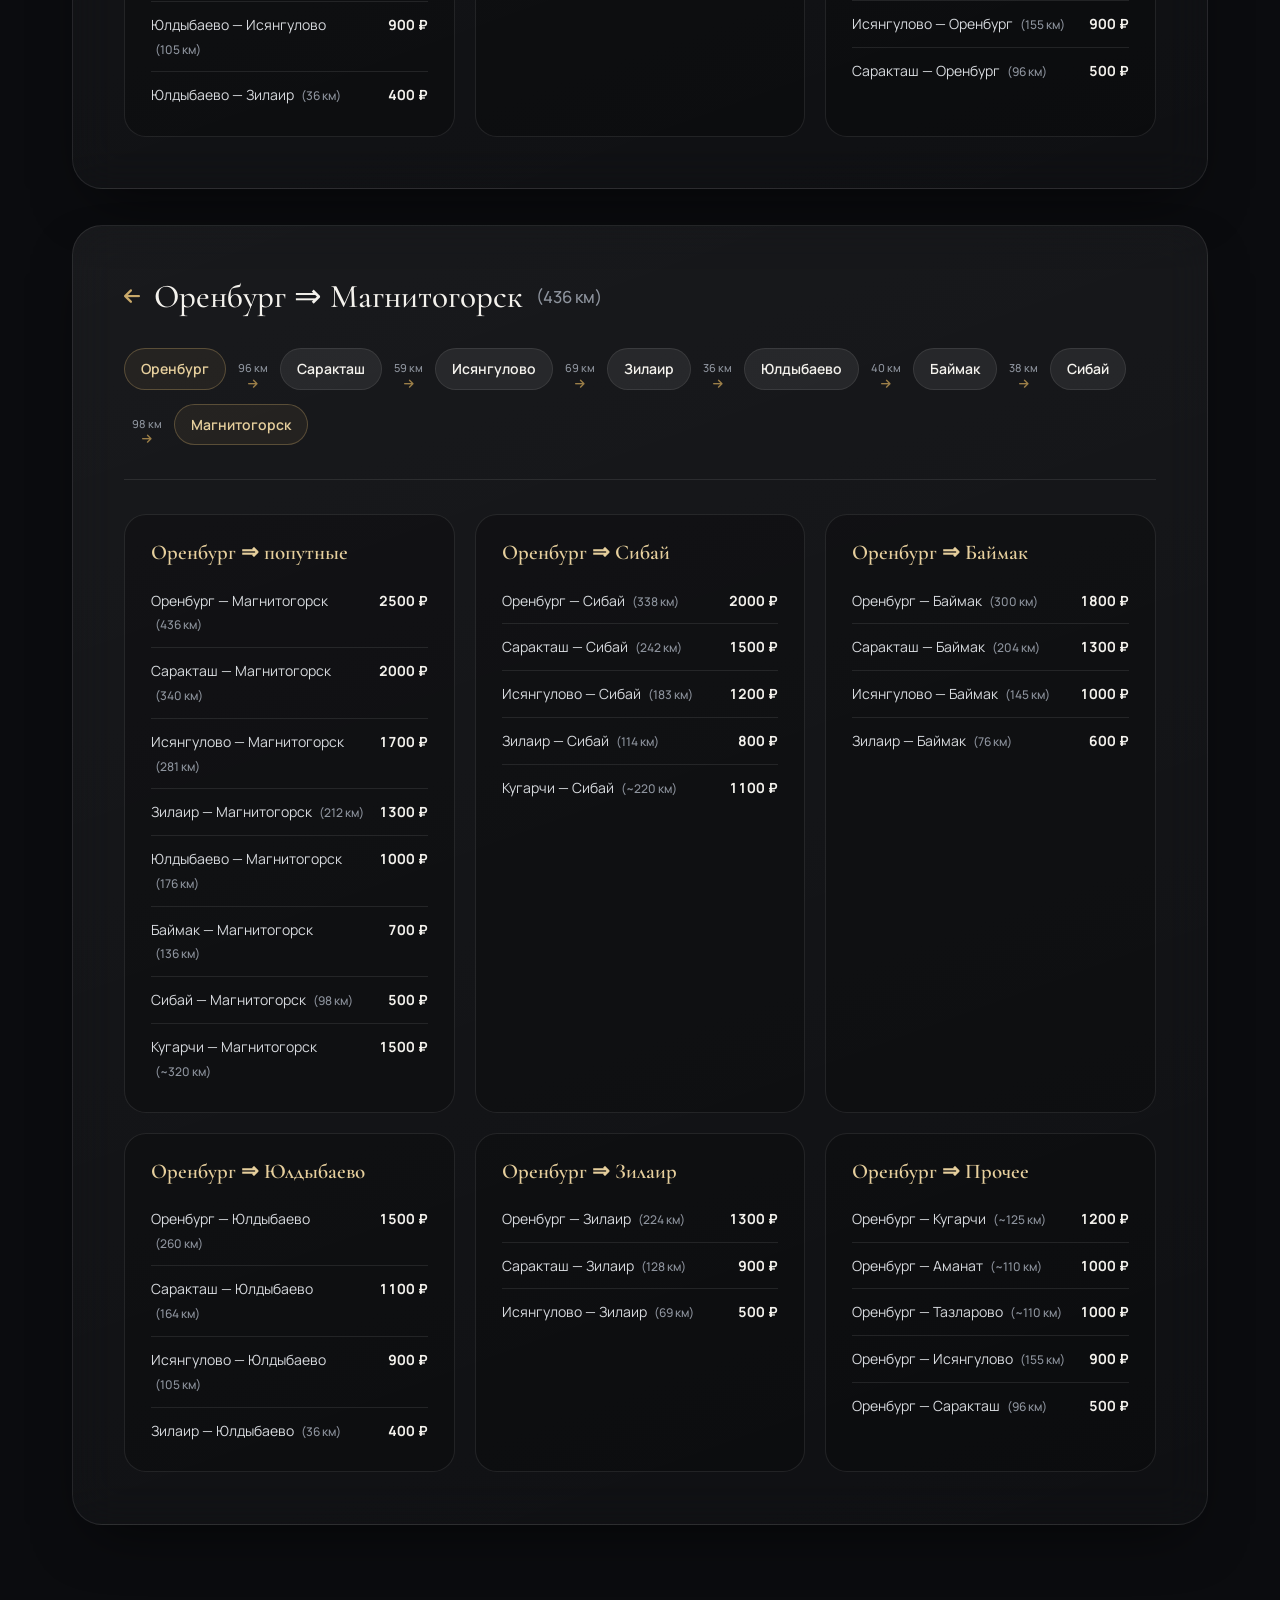
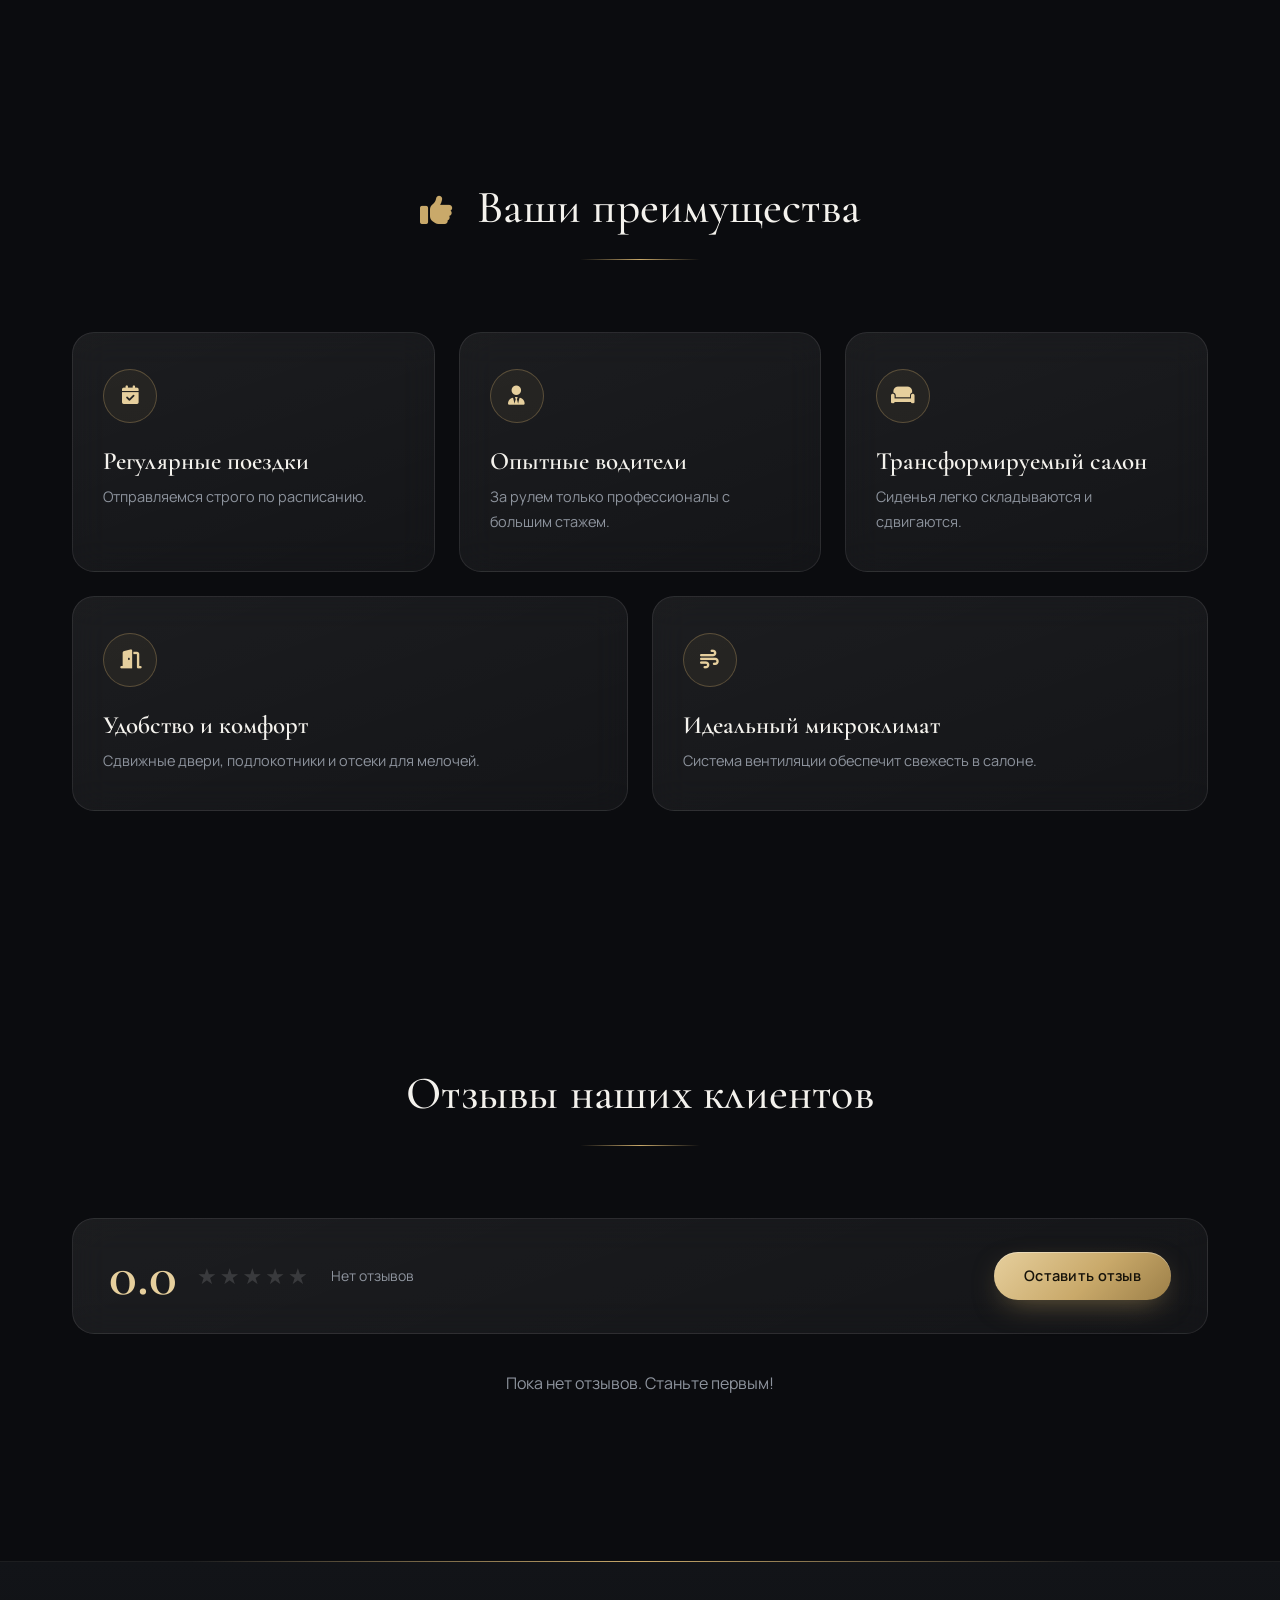
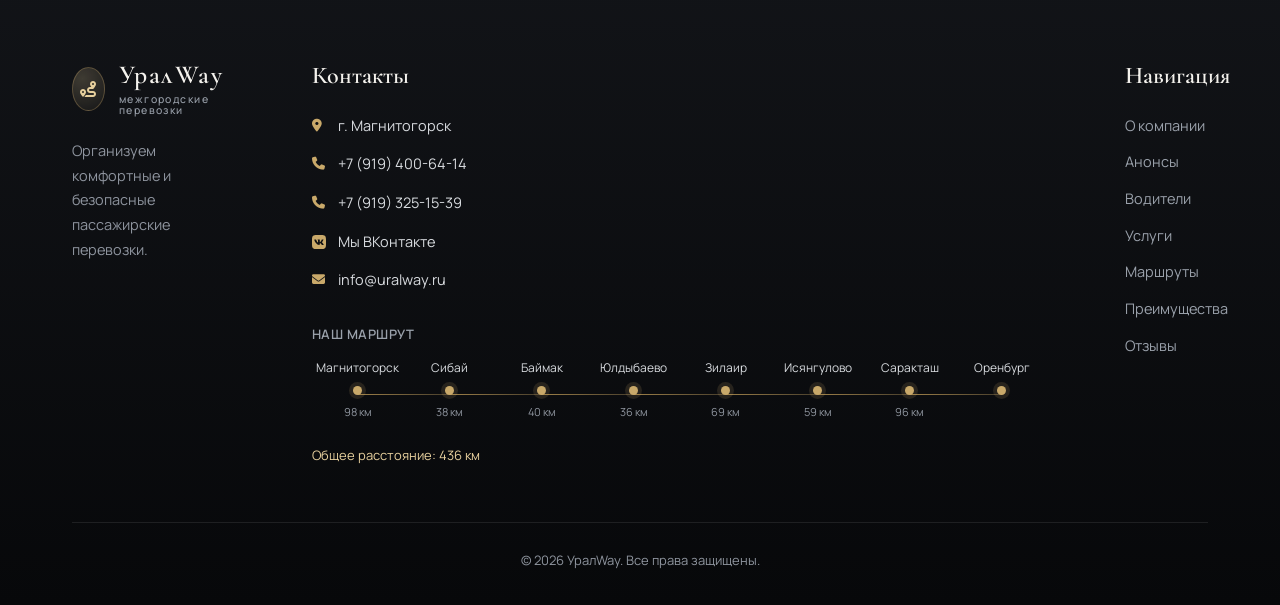
==== commit e26fe426: "Update index.html" ====
--- a/index.html
+++ b/index.html
@@ -3,10 +3,12 @@
 <head>
   <meta charset="UTF-8">
   <meta name="viewport" content="width=device-width, initial-scale=1.0">
+  <meta name="theme-color" content="#0b0c0f">
+  <meta name="description" content="Регулярные межгородские перевозки Магнитогорск — Оренбург на комфортных минивэнах. Бронирование мест онлайн.">
   <title>УралWay — Межгородские пассажирские перевозки</title>
   <link rel="preconnect" href="https://fonts.googleapis.com">
   <link rel="preconnect" href="https://fonts.gstatic.com" crossorigin>
-  <link href="https://fonts.googleapis.com/css2?family=Montserrat:wght@300;400;500;600;700&family=Playfair+Display:wght@500;600;700&display=swap" rel="stylesheet">
+  <link href="https://fonts.googleapis.com/css2?family=Cormorant+Garamond:wght@500;600;700&family=Manrope:wght@400;500;600;700&display=swap" rel="stylesheet">
   <link rel="stylesheet" href="https://cdnjs.cloudflare.com/ajax/libs/font-awesome/6.5.1/css/all.min.css">
   <link rel="stylesheet" href="style.css">
 </head>
@@ -60,6 +62,15 @@
             <li><i class="fa-solid fa-check"></i> Опытные водители</li>
             <li><i class="fa-solid fa-check"></i> Безопасность в пути</li>
           </ul>
+          <div class="hero__actions">
+            <a href="#booking" class="btn btn--cta">Забронировать место</a>
+            <a href="#routes" class="btn btn--outline">Маршруты и цены</a>
+          </div>
+          <div class="hero__facts">
+            <div class="hero__fact"><b>436 км</b><span>весь маршрут</span></div>
+            <div class="hero__fact"><b>8</b><span>городов и сёл</span></div>
+            <div class="hero__fact"><b>до 8</b><span>мест в рейсе</span></div>
+          </div>
         </div>
         <div class="hero__media">
           <div class="hero-slider" id="heroSlider">
@@ -91,7 +102,8 @@
     <!-- ФОРМА БРОНИРОВАНИЯ -->
     <section class="booking" id="booking">
       <div class="container">
-        <h2 class="section-title section-title--left">Запишитесь на поездку:</h2>
+        <h2 class="section-title section-title--left">Запишитесь на поездку</h2>
+        <p class="section-lead">Выберите рейс и добавьте пассажиров — стоимость рассчитается автоматически.</p>
         <form class="booking-form" id="bookingForm" novalidate>
           <div class="booking-form__grid main-info-grid">
             <div class="field">
@@ -109,7 +121,7 @@
               <input type="email" id="fEmail" placeholder="ivan@mail.ru">
               <span class="field__error"></span>
             </div>
-            <div class="field" style="grid-column: 1 / -1;">
+            <div class="field field--wide">
               <label for="fTrip">Выберите рейс *</label>
               <select id="fTrip">
                 <option value="">Загрузка доступных рейсов...</option>
@@ -118,9 +130,9 @@
             </div>
           </div>
 
-          <div class="passengers-header" style="flex-wrap: wrap; gap: 15px;">
-            <div style="display: flex; align-items: center; gap: 15px; flex-wrap: wrap;">
-              <h3 style="margin: 0;">Пассажиры и маршруты</h3>
+          <div class="passengers-header">
+            <div class="passengers-header__left">
+              <h3>Пассажиры и маршруты</h3>
               
               <div class="total-passengers-counter">
                 <div class="counter-header">
@@ -161,7 +173,7 @@
                 </select>
                 <span class="field__error"></span>
               </div>
-              <div class="field" style="max-width:120px;">
+              <div class="field">
                 <label>Мест *</label>
                 <select class="seats-select">
                   <option value="1">1</option><option value="2">2</option><option value="3">3</option>
@@ -343,8 +355,8 @@
           <button class="btn btn--cta" id="openReviewBtn">Оставить отзыв</button>
         </div>
         <div class="reviews__grid" id="reviewsList"></div>
-      <!-- НОВАЯ КНОПКА -->
-        <div style="text-align: center; margin-top: 30px;">
+      <!-- Кнопка «Показать все отзывы» -->
+        <div class="reviews__more">
           <button class="btn btn--outline" id="showMoreReviewsBtn" style="display: none;">Показать все отзывы</button>
         </div>
       </div>
@@ -382,7 +394,7 @@
             <li><i class="fa-solid fa-phone"></i> <a href="tel:+79194006414">+7 (919) 400-64-14</a></li>
             <li><i class="fa-solid fa-phone"></i> <a href="tel:+79193251539">+7 (919) 325-15-39</a></li>
             <li>
-              <svg viewBox="0 0 24 24" fill="currentColor" width="14" height="14" style="margin-top:4px; flex-shrink:0;">
+              <svg viewBox="0 0 24 24" fill="currentColor" width="14" height="14" style="margin-top:5px; flex-shrink:0;">
                 <path d="M15.684 0H8.316C1.592 0 0 1.592 0 8.316v7.368C0 22.408 1.592 24 8.316 24h7.368C22.408 24 24 22.408 24 15.684V8.316C24 1.592 22.408 0 15.684 0zm3.692 17.123h-1.744c-.66 0-.864-.525-2.05-1.727-1.033-1-1.49-1.135-1.744-1.135-.356 0-.458.102-.458.593v1.575c0 .424-.135.678-1.253.678-1.846 0-3.896-1.118-5.335-3.202C4.624 10.857 4.03 8.57 4.03 8.096c0-.254.102-.491.593-.491h1.744c.44 0 .61.203.78.677.864 2.49 2.303 4.675 2.896 4.675.22 0 .322-.102.322-.66V9.721c-.068-1.186-.695-1.287-.695-1.71 0-.203.17-.407.44-.407h2.744c.373 0 .508.203.508.643v3.473c0 .372.17.508.271.508.22 0 .407-.136.813-.542 1.27-1.422 2.18-3.61 2.18-3.61.119-.254.322-.491.762-.491h1.744c.525 0 .644.271.525.643-.22 1.017-2.354 4.031-2.354 4.031-.186.305-.254.44 0 .78.186.254.796.78 1.203 1.253.745.847 1.32 1.558 1.473 2.05.17.49-.085.744-.593.744z"/>
               </svg>
               <a href="https://vk.ru/club214789332" target="_blank" style="display:flex; align-items:center; gap:10px;">Мы ВКонтакте</a>
@@ -420,7 +432,7 @@
         </div>
 
       </div>
-      <div class="footer__bottom">© 2024 УралWay. Все права защищены.</div>
+      <div class="footer__bottom">© 2026 УралWay. Все права защищены.</div>
     </div>
   </footer>
 
--- a/style.css
+++ b/style.css
@@ -1072,3 +1072,19 @@
 
 /* Бан-лист: причина бана */
 .admin-table .cell-reason{ max-width:280px; font-size:13px; line-height:1.5; color:var(--err); word-break:break-word; }
+
+/* =========================================================
+   ТОЧКА ПОСАДКИ, «МАРШРУТ НЕ НАЙДЕН», ДВА ТЕЛЕФОНА
+   ========================================================= */
+.passenger-row .stop-field{ grid-column:1 / -1; }
+.field select:disabled{ opacity:.55; cursor:not-allowed; }
+.field select option:disabled{ color:#5f6570; }
+
+.row-price-preview.is-notfound{
+  font-family:var(--font-body); font-size:13px; font-weight:600; line-height:1.3;
+  color:var(--err); white-space:normal; text-align:right;
+}
+
+.phones-stack{ display:flex; flex-direction:column; gap:2px; line-height:1.35; }
+.phones-stack a{ color:inherit; }
+.phones-stack a:hover{ color:var(--gold-hi); }
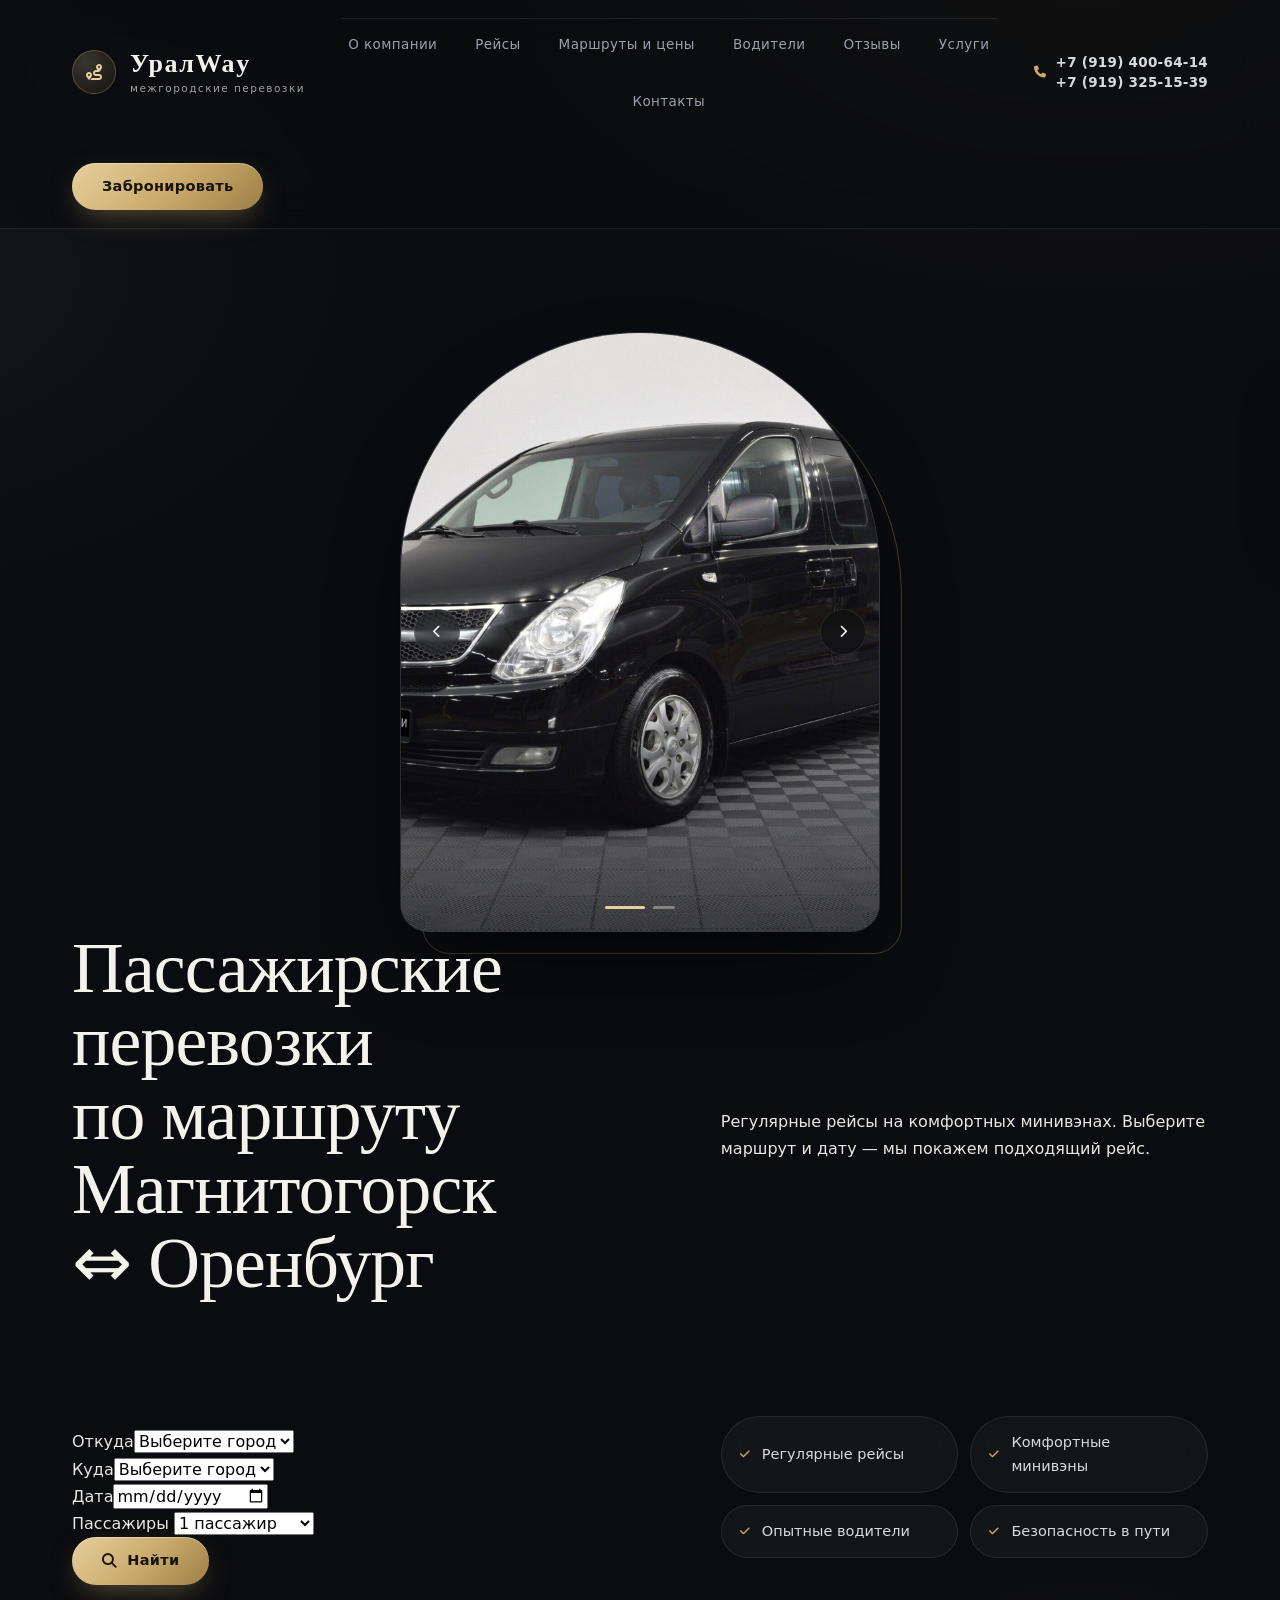
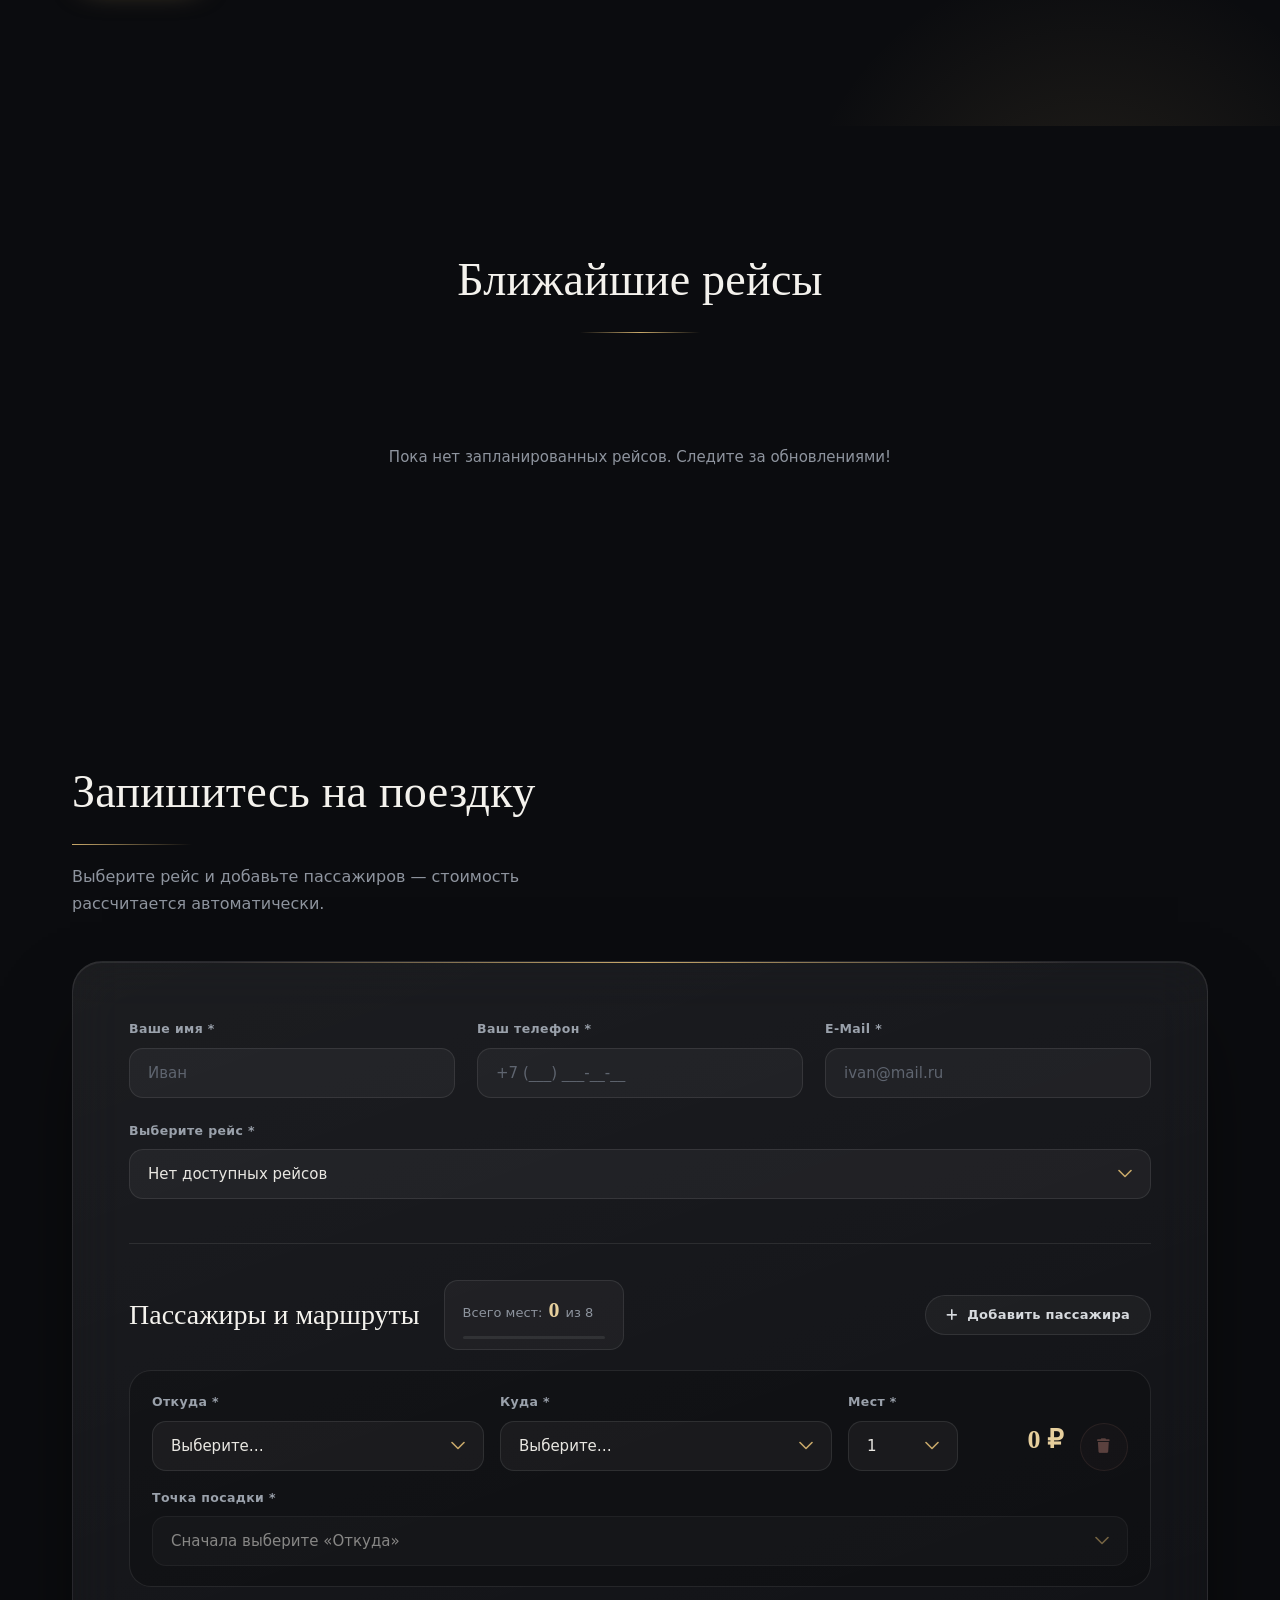
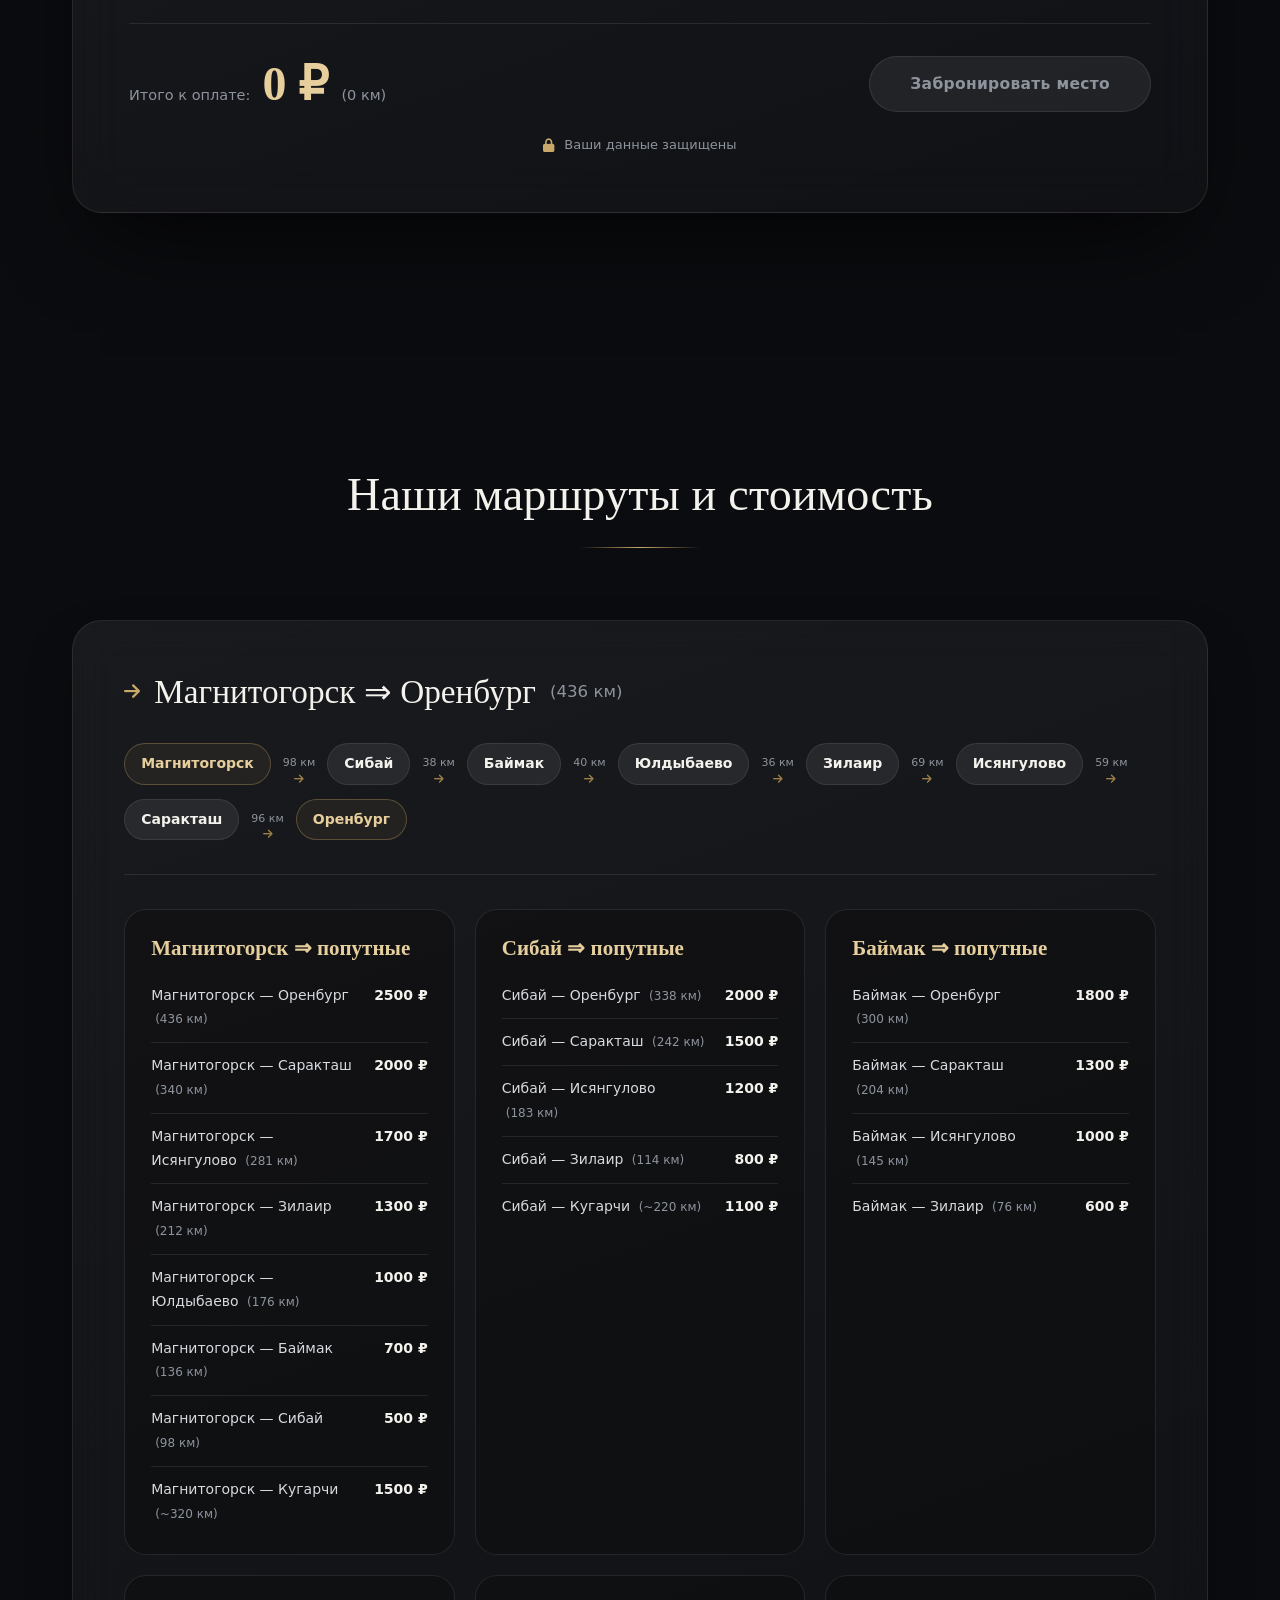
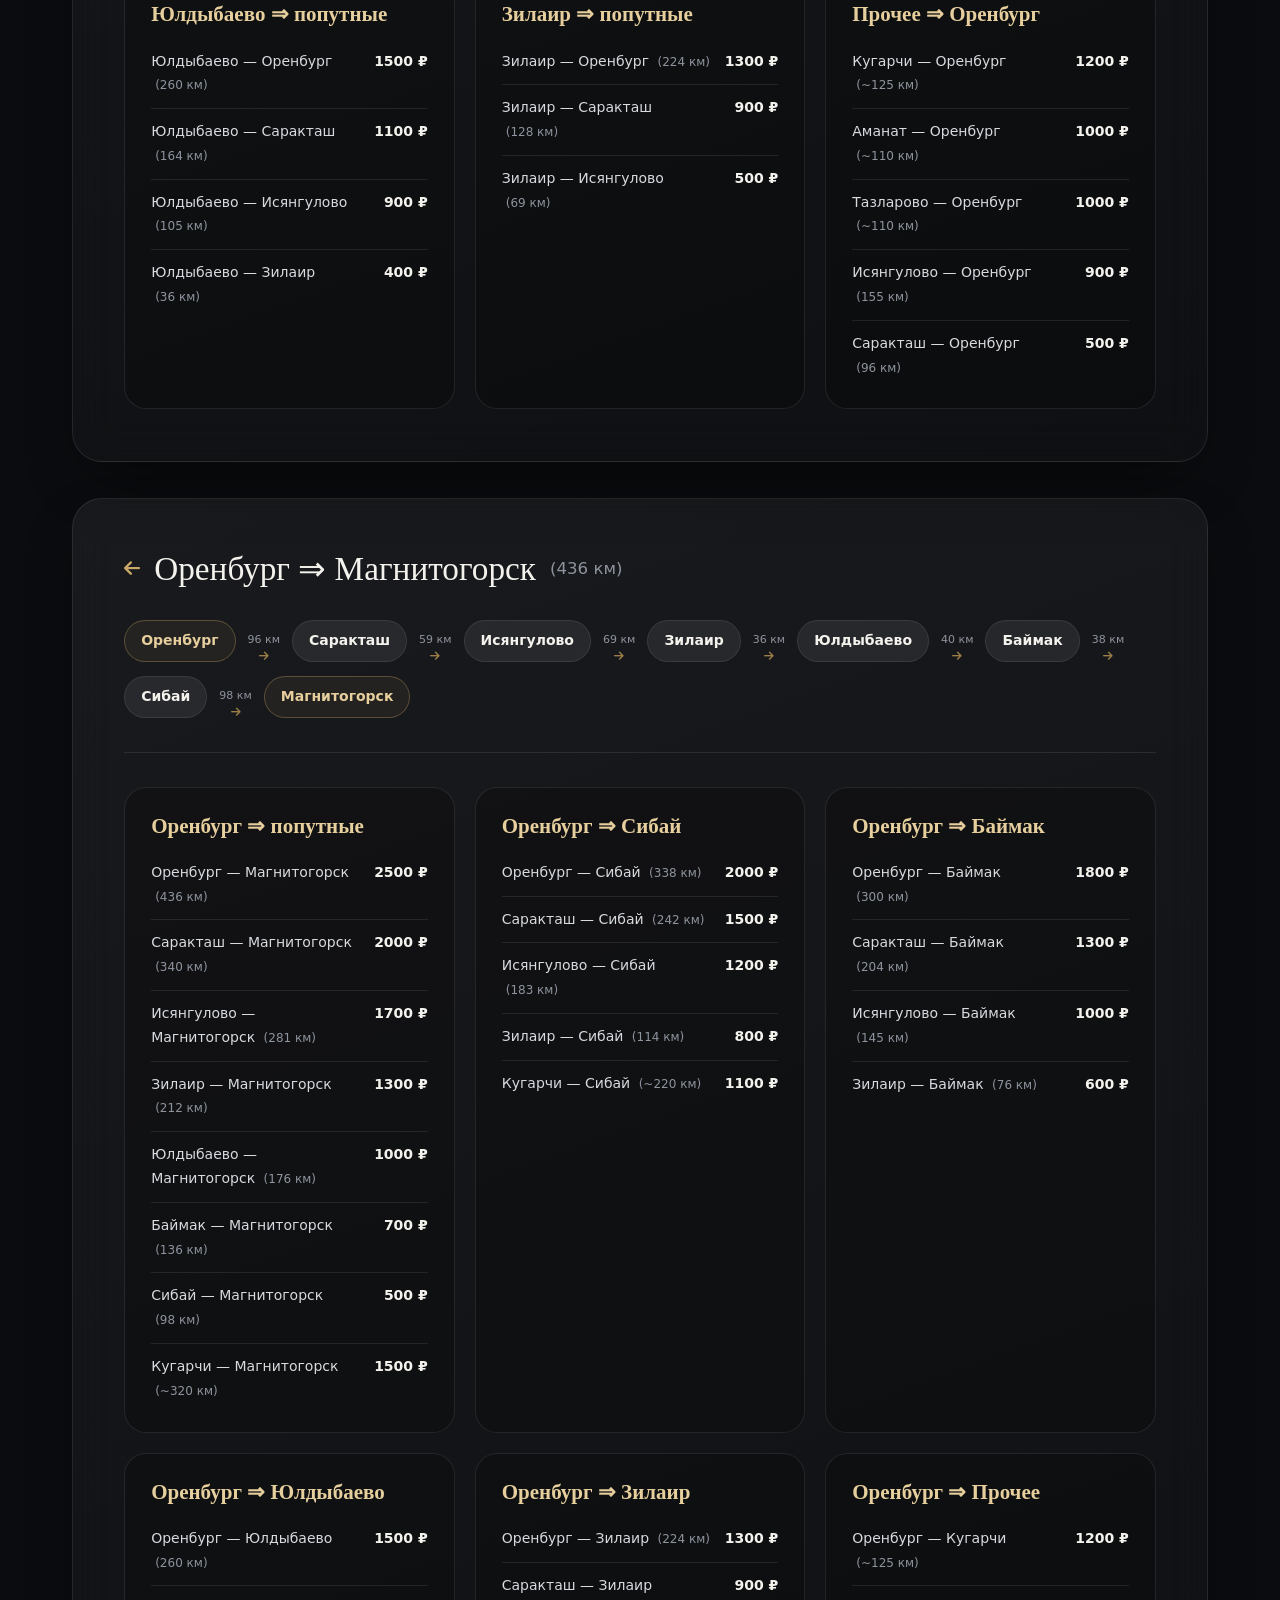
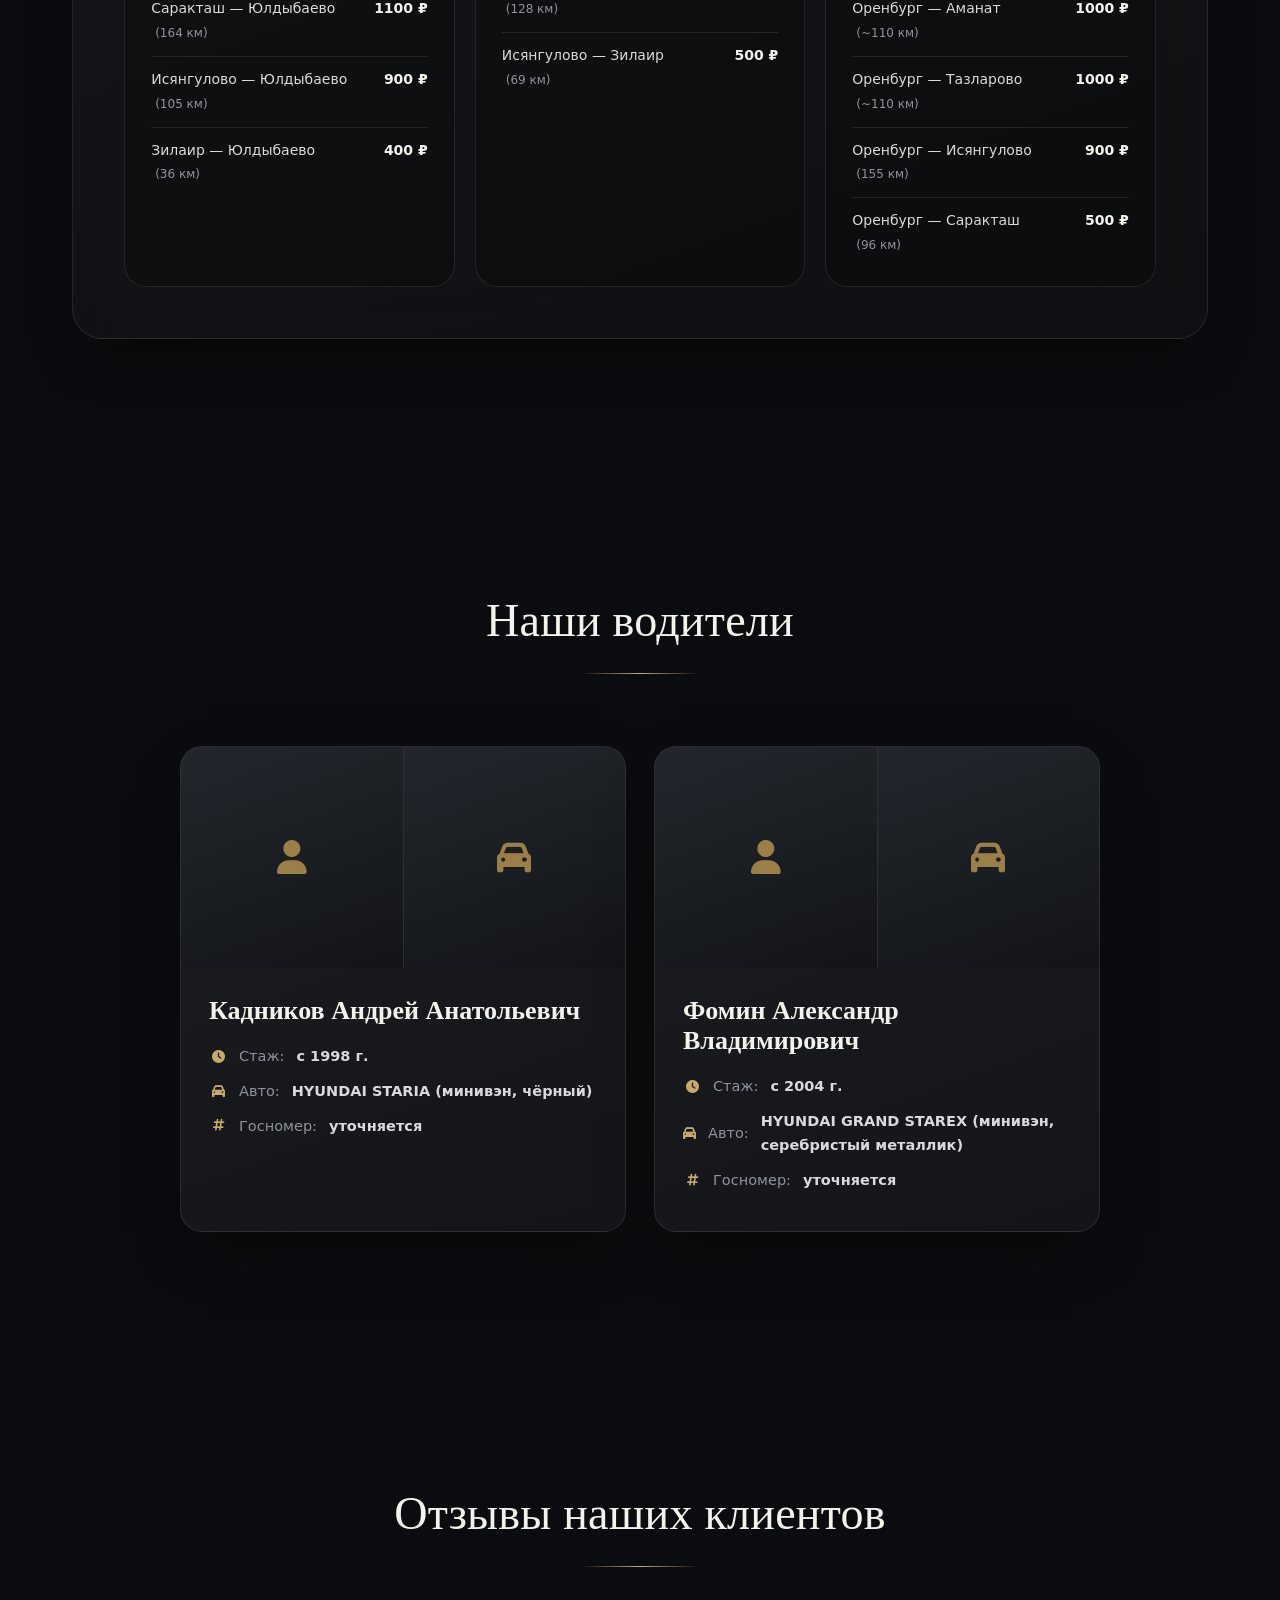
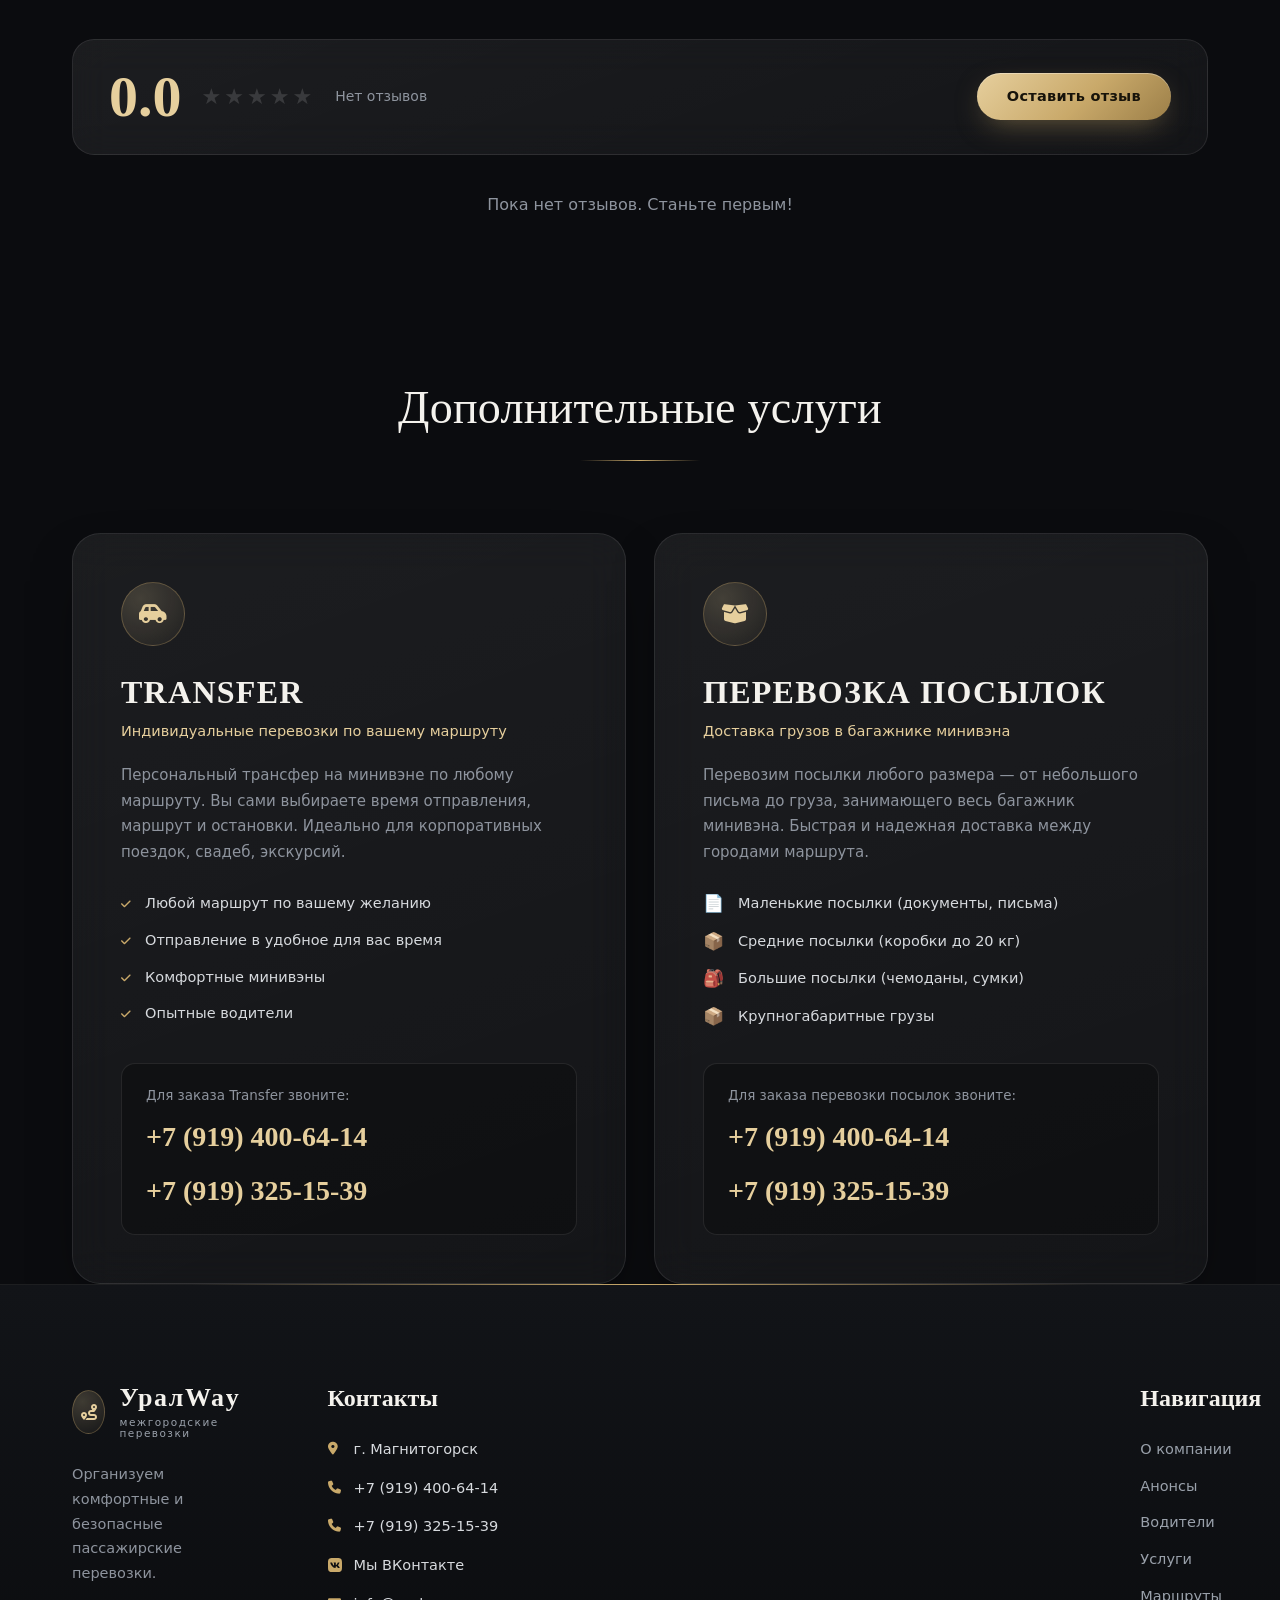
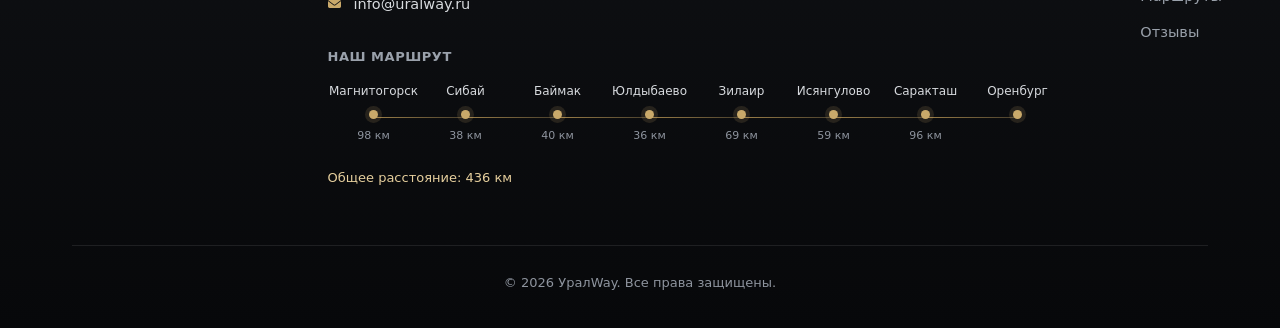
==== commit cd896257: "Update index.html" ====
--- a/index.html
+++ b/index.html
@@ -3,94 +3,100 @@
 <head>
   <meta charset="UTF-8">
   <meta name="viewport" content="width=device-width, initial-scale=1.0">
-  <meta name="theme-color" content="#0b0c0f">
+  <meta name="theme-color" content="#00427A">
   <meta name="description" content="Регулярные межгородские перевозки Магнитогорск — Оренбург на комфортных минивэнах. Бронирование мест онлайн.">
   <title>УралWay — Межгородские пассажирские перевозки</title>
   <link rel="preconnect" href="https://fonts.googleapis.com">
   <link rel="preconnect" href="https://fonts.gstatic.com" crossorigin>
-  <link href="https://fonts.googleapis.com/css2?family=Cormorant+Garamond:wght@500;600;700&family=Manrope:wght@400;500;600;700&display=swap" rel="stylesheet">
+  <link href="https://fonts.googleapis.com/css2?family=Inter:wght@400;500;600;700&display=swap" rel="stylesheet">
   <link rel="stylesheet" href="https://cdnjs.cloudflare.com/ajax/libs/font-awesome/6.5.1/css/all.min.css">
   <link rel="stylesheet" href="style.css">
 </head>
 <body id="top">
 
-  <header class="site-header" id="siteHeader">
+<header class="site-header" id="siteHeader">
     <div class="header-main">
       <div class="container header-main__inner">
         <a href="#top" class="logo">
           <span class="logo__icon"><i class="fa-solid fa-route"></i></span>
           <span class="logo__text">УралWay<small>межгородские перевозки</small></span>
         </a>
+
+        <nav class="main-nav" id="mainNav" aria-label="Основная навигация">
+          <ul class="main-nav__list">
+            <li><a href="#about" class="nav-link">О компании</a></li>
+            <li><a href="#announcements" class="nav-link">Рейсы</a></li>
+            <li><a href="#routes" class="nav-link">Маршруты и цены</a></li>
+            <li><a href="#drivers" class="nav-link">Водители</a></li>
+            <li><a href="#reviews" class="nav-link">Отзывы</a></li>
+            <li><a href="#services" class="nav-link">Услуги</a></li>
+            <li><a href="#contacts" class="nav-link">Контакты</a></li>
+          </ul>
+        </nav>
+
         <div class="header-contacts">
-          <span class="contact-item"><i class="fa-solid fa-location-dot"></i><span>г. Магнитогорск</span></span>
           <span class="contact-item contact-item--phone"><i class="fa-solid fa-phone"></i><span class="phones-stack"><a href="tel:+79194006414">+7 (919) 400-64-14</a><a href="tel:+79193251539">+7 (919) 325-15-39</a></span></span>
-          <a href="mailto:info@uralway.ru" class="contact-item"><i class="fa-solid fa-envelope"></i><span>info@uralway.ru</span></a>
-        </div>
+        </div>
+
         <div class="header-actions">
-          <a href="#booking" class="btn btn--gold-outline">Забронировать место</a>
+          <a href="#booking" class="btn btn--cta">Забронировать</a>
           <button class="burger" id="burger" aria-label="Меню" aria-expanded="false"><span></span><span></span><span></span></button>
         </div>
       </div>
     </div>
-    
-    <nav class="main-nav" id="mainNav">
-      <div class="container">
-        <ul class="main-nav__list">
-          <li><a href="#about" class="nav-link">О компании</a></li>
-          <li><a href="#announcements" class="nav-link">Анонсы рейсов</a></li>
-          <li><a href="#drivers" class="nav-link">Водители</a></li>
-          <li><a href="#services" class="nav-link">Услуги</a></li>
-          <li><a href="#routes" class="nav-link">Маршруты и Цены</a></li>
-          <li><a href="#advantages" class="nav-link">Преимущества</a></li>
-          <li><a href="#reviews" class="nav-link">Отзывы</a></li>
-          <li><a href="#contacts" class="nav-link">Контакты</a></li>
+  </header>
+
+  <main>
+    <!-- HERO: форма поиска рейса -->
+    <section class="hero" id="about">
+      <div class="hero__media">
+        <div class="hero-slider" id="heroSlider">
+          <button class="hero-slider__arrow hero-slider__arrow--prev" id="sliderPrev" aria-label="Назад"><i class="fa-solid fa-chevron-left"></i></button>
+          <div class="hero-slider__viewport">
+            <img src="van-1.jpg" alt="Минивэн" class="hero-slider__slide is-active">
+            <img src="van-2.jpg" alt="Минивэн" class="hero-slider__slide">
+            <div class="hero-slider__dots" id="sliderDots">
+              <button class="hero-slider__dot is-active" data-index="0" aria-label="Фото 1"></button>
+              <button class="hero-slider__dot" data-index="1" aria-label="Фото 2"></button>
+            </div>
+          </div>
+          <button class="hero-slider__arrow hero-slider__arrow--next" id="sliderNext" aria-label="Вперёд"><i class="fa-solid fa-chevron-right"></i></button>
+        </div>
+      </div>
+
+      <div class="container hero__inner">
+        <h1 class="hero__title">Пассажирские перевозки по&nbsp;маршруту Магнитогорск ⇔ Оренбург</h1>
+        <p class="hero__lead">Регулярные рейсы на комфортных минивэнах. Выберите маршрут и дату — мы покажем подходящий рейс.</p>
+
+        <form class="search-card" id="heroSearchForm" novalidate>
+          <div class="search-card__grid">
+            <div class="sfield"><label for="hsFrom">Откуда</label><select id="hsFrom"><option value="">Выберите город</option></select></div>
+            <div class="sfield"><label for="hsTo">Куда</label><select id="hsTo"><option value="">Выберите город</option></select></div>
+            <div class="sfield"><label for="hsDate">Дата</label><input type="date" id="hsDate"></div>
+            <div class="sfield">
+              <label for="hsSeats">Пассажиры</label>
+              <select id="hsSeats">
+                <option value="1">1 пассажир</option><option value="2">2 пассажира</option><option value="3">3 пассажира</option><option value="4">4 пассажира</option>
+                <option value="5">5 пассажиров</option><option value="6">6 пассажиров</option><option value="7">7 пассажиров</option><option value="8">8 пассажиров</option>
+              </select>
+            </div>
+            <button type="submit" class="btn btn--cta btn--lg" id="hsSubmit"><i class="fa-solid fa-magnifying-glass"></i> Найти</button>
+          </div>
+          <p class="search-card__msg" id="hsMsg" role="status"></p>
+        </form>
+
+        <ul class="hero__list">
+          <li><i class="fa-solid fa-check"></i> Регулярные рейсы</li>
+          <li><i class="fa-solid fa-check"></i> Комфортные минивэны</li>
+          <li><i class="fa-solid fa-check"></i> Опытные водители</li>
+          <li><i class="fa-solid fa-check"></i> Безопасность в пути</li>
         </ul>
       </div>
-    </nav>
-  </header>
-
-  <main>
-    <!-- HERO -->
-    <section class="hero" id="about">
-      <div class="container hero__inner">
-        <div class="hero__content">
-          <span class="hero__eyebrow">Тихое качество в каждой поездке</span>
-          <h1 class="hero__title">Пассажирские перевозки по&nbsp;маршруту Магнитогорск ⇔ Оренбург</h1>
-          <ul class="hero__list">
-            <li><i class="fa-solid fa-check"></i> Регулярные рейсы</li>
-            <li><i class="fa-solid fa-check"></i> Комфортные минивэны</li>
-            <li><i class="fa-solid fa-check"></i> Опытные водители</li>
-            <li><i class="fa-solid fa-check"></i> Безопасность в пути</li>
-          </ul>
-          <div class="hero__actions">
-            <a href="#booking" class="btn btn--cta">Забронировать место</a>
-            <a href="#routes" class="btn btn--outline">Маршруты и цены</a>
-          </div>
-          <div class="hero__facts">
-            <div class="hero__fact"><b>436 км</b><span>весь маршрут</span></div>
-            <div class="hero__fact"><b>8</b><span>городов и сёл</span></div>
-            <div class="hero__fact"><b>до 8</b><span>мест в рейсе</span></div>
-          </div>
-        </div>
-        <div class="hero__media">
-          <div class="hero-slider" id="heroSlider">
-            <button class="hero-slider__arrow hero-slider__arrow--prev" id="sliderPrev"><i class="fa-solid fa-chevron-left"></i></button>
-            <div class="hero-slider__viewport">
-              <img src="van-1.jpg" alt="Минивэн" class="hero-slider__slide is-active">
-              <img src="van-2.jpg" alt="Минивэн" class="hero-slider__slide">
-              <div class="hero-slider__dots" id="sliderDots">
-                <button class="hero-slider__dot is-active" data-index="0"></button>
-                <button class="hero-slider__dot" data-index="1"></button>
-              </div>
-            </div>
-            <button class="hero-slider__arrow hero-slider__arrow--next" id="sliderNext"><i class="fa-solid fa-chevron-right"></i></button>
-          </div>
-        </div>
-      </div>
-    </section>
-
-    <!-- АНОНСЫ ПОЕЗДОК -->
-    <section class="announcements-section stub--gray" id="announcements">
+    </section>
+
+
+    <!-- БЛИЖАЙШИЕ РЕЙСЫ -->
+    <section class="announcements-section" id="announcements">
       <div class="container">
         <h2 class="section-title">Ближайшие рейсы</h2>
         <div class="announcements-grid" id="announcementsGrid">
@@ -100,7 +106,7 @@
     </section>
 
     <!-- ФОРМА БРОНИРОВАНИЯ -->
-    <section class="booking" id="booking">
+    <section class="booking section--gray" id="booking">
       <div class="container">
         <h2 class="section-title section-title--left">Запишитесь на поездку</h2>
         <p class="section-lead">Выберите рейс и добавьте пассажиров — стоимость рассчитается автоматически.</p>
@@ -207,8 +213,112 @@
       </div>
     </section>
 
-    <!-- УСЛУГИ (TRANSFER И ПОСЫЛКИ) -->
-    <section class="advantages" id="services">
+    <!-- МАРШРУТЫ И ЦЕНЫ -->
+    <section class="routes-section" id="routes">
+      <div class="container">
+        <h2 class="section-title">Наши маршруты и стоимость</h2>
+        <div class="routes__grid">
+          <div class="route-card reveal">
+            <h3 class="route-card__title"><i class="fa-solid fa-arrow-right"></i> Магнитогорск ⇒ Оренбург <span class="route-total-distance">(436 км)</span></h3>
+            <div class="route-path">
+              <span class="route-city">Магнитогорск</span><span class="route-connector"><span class="route-distance">98 км</span><i class="fa-solid fa-arrow-right route-arrow"></i></span>
+              <span class="route-city">Сибай</span><span class="route-connector"><span class="route-distance">38 км</span><i class="fa-solid fa-arrow-right route-arrow"></i></span>
+              <span class="route-city">Баймак</span><span class="route-connector"><span class="route-distance">40 км</span><i class="fa-solid fa-arrow-right route-arrow"></i></span>
+              <span class="route-city">Юлдыбаево</span><span class="route-connector"><span class="route-distance">36 км</span><i class="fa-solid fa-arrow-right route-arrow"></i></span>
+              <span class="route-city">Зилаир</span><span class="route-connector"><span class="route-distance">69 км</span><i class="fa-solid fa-arrow-right route-arrow"></i></span>
+              <span class="route-city">Исянгулово</span><span class="route-connector"><span class="route-distance">59 км</span><i class="fa-solid fa-arrow-right route-arrow"></i></span>
+              <span class="route-city">Саракташ</span><span class="route-connector"><span class="route-distance">96 км</span><i class="fa-solid fa-arrow-right route-arrow"></i></span>
+              <span class="route-city">Оренбург</span>
+            </div>
+            <div class="route-prices-grid">
+              <div class="price-card"><h4 class="price-card__title">Магнитогорск ⇒ попутные</h4><table class="price-table"><tr><td>Магнитогорск — Оренбург <span class="route-distance">(436 км)</span></td><td>2500 ₽</td></tr><tr><td>Магнитогорск — Саракташ <span class="route-distance">(340 км)</span></td><td>2000 ₽</td></tr><tr><td>Магнитогорск — Исянгулово <span class="route-distance">(281 км)</span></td><td>1700 ₽</td></tr><tr><td>Магнитогорск — Зилаир <span class="route-distance">(212 км)</span></td><td>1300 ₽</td></tr><tr><td>Магнитогорск — Юлдыбаево <span class="route-distance">(176 км)</span></td><td>1000 ₽</td></tr><tr><td>Магнитогорск — Баймак <span class="route-distance">(136 км)</span></td><td>700 ₽</td></tr><tr><td>Магнитогорск — Сибай <span class="route-distance">(98 км)</span></td><td>500 ₽</td></tr><tr><td>Магнитогорск — Кугарчи <span class="route-distance">(~320 км)</span></td><td>1500 ₽</td></tr></table></div>
+              <div class="price-card"><h4 class="price-card__title">Сибай ⇒ попутные</h4><table class="price-table"><tr><td>Сибай — Оренбург <span class="route-distance">(338 км)</span></td><td>2000 ₽</td></tr><tr><td>Сибай — Саракташ <span class="route-distance">(242 км)</span></td><td>1500 ₽</td></tr><tr><td>Сибай — Исянгулово <span class="route-distance">(183 км)</span></td><td>1200 ₽</td></tr><tr><td>Сибай — Зилаир <span class="route-distance">(114 км)</span></td><td>800 ₽</td></tr><tr><td>Сибай — Кугарчи <span class="route-distance">(~220 км)</span></td><td>1100 ₽</td></tr></table></div>
+              <div class="price-card"><h4 class="price-card__title">Баймак ⇒ попутные</h4><table class="price-table"><tr><td>Баймак — Оренбург <span class="route-distance">(300 км)</span></td><td>1800 ₽</td></tr><tr><td>Баймак — Саракташ <span class="route-distance">(204 км)</span></td><td>1300 ₽</td></tr><tr><td>Баймак — Исянгулово <span class="route-distance">(145 км)</span></td><td>1000 ₽</td></tr><tr><td>Баймак — Зилаир <span class="route-distance">(76 км)</span></td><td>600 ₽</td></tr></table></div>
+              <div class="price-card"><h4 class="price-card__title">Юлдыбаево ⇒ попутные</h4><table class="price-table"><tr><td>Юлдыбаево — Оренбург <span class="route-distance">(260 км)</span></td><td>1500 ₽</td></tr><tr><td>Юлдыбаево — Саракташ <span class="route-distance">(164 км)</span></td><td>1100 ₽</td></tr><tr><td>Юлдыбаево — Исянгулово <span class="route-distance">(105 км)</span></td><td>900 ₽</td></tr><tr><td>Юлдыбаево — Зилаир <span class="route-distance">(36 км)</span></td><td>400 ₽</td></tr></table></div>
+              <div class="price-card"><h4 class="price-card__title">Зилаир ⇒ попутные</h4><table class="price-table"><tr><td>Зилаир — Оренбург <span class="route-distance">(224 км)</span></td><td>1300 ₽</td></tr><tr><td>Зилаир — Саракташ <span class="route-distance">(128 км)</span></td><td>900 ₽</td></tr><tr><td>Зилаир — Исянгулово <span class="route-distance">(69 км)</span></td><td>500 ₽</td></tr></table></div>
+              <div class="price-card"><h4 class="price-card__title">Прочее ⇒ Оренбург</h4><table class="price-table"><tr><td>Кугарчи — Оренбург <span class="route-distance">(~125 км)</span></td><td>1200 ₽</td></tr><tr><td>Аманат — Оренбург <span class="route-distance">(~110 км)</span></td><td>1000 ₽</td></tr><tr><td>Тазларово — Оренбург <span class="route-distance">(~110 км)</span></td><td>1000 ₽</td></tr><tr><td>Исянгулово — Оренбург <span class="route-distance">(155 км)</span></td><td>900 ₽</td></tr><tr><td>Саракташ — Оренбург <span class="route-distance">(96 км)</span></td><td>500 ₽</td></tr></table></div>
+            </div>
+          </div>
+          <div class="route-card reveal">
+            <h3 class="route-card__title"><i class="fa-solid fa-arrow-left"></i> Оренбург ⇒ Магнитогорск <span class="route-total-distance">(436 км)</span></h3>
+            <div class="route-path">
+              <span class="route-city">Оренбург</span><span class="route-connector"><span class="route-distance">96 км</span><i class="fa-solid fa-arrow-right route-arrow"></i></span>
+              <span class="route-city">Саракташ</span><span class="route-connector"><span class="route-distance">59 км</span><i class="fa-solid fa-arrow-right route-arrow"></i></span>
+              <span class="route-city">Исянгулово</span><span class="route-connector"><span class="route-distance">69 км</span><i class="fa-solid fa-arrow-right route-arrow"></i></span>
+              <span class="route-city">Зилаир</span><span class="route-connector"><span class="route-distance">36 км</span><i class="fa-solid fa-arrow-right route-arrow"></i></span>
+              <span class="route-city">Юлдыбаево</span><span class="route-connector"><span class="route-distance">40 км</span><i class="fa-solid fa-arrow-right route-arrow"></i></span>
+              <span class="route-city">Баймак</span><span class="route-connector"><span class="route-distance">38 км</span><i class="fa-solid fa-arrow-right route-arrow"></i></span>
+              <span class="route-city">Сибай</span><span class="route-connector"><span class="route-distance">98 км</span><i class="fa-solid fa-arrow-right route-arrow"></i></span>
+              <span class="route-city">Магнитогорск</span>
+            </div>
+            <div class="route-prices-grid">
+              <div class="price-card"><h4 class="price-card__title">Оренбург ⇒ попутные</h4><table class="price-table"><tr><td>Оренбург — Магнитогорск <span class="route-distance">(436 км)</span></td><td>2500 ₽</td></tr><tr><td>Саракташ — Магнитогорск <span class="route-distance">(340 км)</span></td><td>2000 ₽</td></tr><tr><td>Исянгулово — Магнитогорск <span class="route-distance">(281 км)</span></td><td>1700 ₽</td></tr><tr><td>Зилаир — Магнитогорск <span class="route-distance">(212 км)</span></td><td>1300 ₽</td></tr><tr><td>Юлдыбаево — Магнитогорск <span class="route-distance">(176 км)</span></td><td>1000 ₽</td></tr><tr><td>Баймак — Магнитогорск <span class="route-distance">(136 км)</span></td><td>700 ₽</td></tr><tr><td>Сибай — Магнитогорск <span class="route-distance">(98 км)</span></td><td>500 ₽</td></tr><tr><td>Кугарчи — Магнитогорск <span class="route-distance">(~320 км)</span></td><td>1500 ₽</td></tr></table></div>
+              <div class="price-card"><h4 class="price-card__title">Оренбург ⇒ Сибай</h4><table class="price-table"><tr><td>Оренбург — Сибай <span class="route-distance">(338 км)</span></td><td>2000 ₽</td></tr><tr><td>Саракташ — Сибай <span class="route-distance">(242 км)</span></td><td>1500 ₽</td></tr><tr><td>Исянгулово — Сибай <span class="route-distance">(183 км)</span></td><td>1200 ₽</td></tr><tr><td>Зилаир — Сибай <span class="route-distance">(114 км)</span></td><td>800 ₽</td></tr><tr><td>Кугарчи — Сибай <span class="route-distance">(~220 км)</span></td><td>1100 ₽</td></tr></table></div>
+              <div class="price-card"><h4 class="price-card__title">Оренбург ⇒ Баймак</h4><table class="price-table"><tr><td>Оренбург — Баймак <span class="route-distance">(300 км)</span></td><td>1800 ₽</td></tr><tr><td>Саракташ — Баймак <span class="route-distance">(204 км)</span></td><td>1300 ₽</td></tr><tr><td>Исянгулово — Баймак <span class="route-distance">(145 км)</span></td><td>1000 ₽</td></tr><tr><td>Зилаир — Баймак <span class="route-distance">(76 км)</span></td><td>600 ₽</td></tr></table></div>
+              <div class="price-card"><h4 class="price-card__title">Оренбург ⇒ Юлдыбаево</h4><table class="price-table"><tr><td>Оренбург — Юлдыбаево <span class="route-distance">(260 км)</span></td><td>1500 ₽</td></tr><tr><td>Саракташ — Юлдыбаево <span class="route-distance">(164 км)</span></td><td>1100 ₽</td></tr><tr><td>Исянгулово — Юлдыбаево <span class="route-distance">(105 км)</span></td><td>900 ₽</td></tr><tr><td>Зилаир — Юлдыбаево <span class="route-distance">(36 км)</span></td><td>400 ₽</td></tr></table></div>
+              <div class="price-card"><h4 class="price-card__title">Оренбург ⇒ Зилаир</h4><table class="price-table"><tr><td>Оренбург — Зилаир <span class="route-distance">(224 км)</span></td><td>1300 ₽</td></tr><tr><td>Саракташ — Зилаир <span class="route-distance">(128 км)</span></td><td>900 ₽</td></tr><tr><td>Исянгулово — Зилаир <span class="route-distance">(69 км)</span></td><td>500 ₽</td></tr></table></div>
+              <div class="price-card"><h4 class="price-card__title">Оренбург ⇒ Прочее</h4><table class="price-table"><tr><td>Оренбург — Кугарчи <span class="route-distance">(~125 км)</span></td><td>1200 ₽</td></tr><tr><td>Оренбург — Аманат <span class="route-distance">(~110 км)</span></td><td>1000 ₽</td></tr><tr><td>Оренбург — Тазларово <span class="route-distance">(~110 км)</span></td><td>1000 ₽</td></tr><tr><td>Оренбург — Исянгулово <span class="route-distance">(155 км)</span></td><td>900 ₽</td></tr><tr><td>Оренбург — Саракташ <span class="route-distance">(96 км)</span></td><td>500 ₽</td></tr></table></div>
+            </div>
+          </div>
+        </div>
+      </div>
+    </section>
+
+    <!-- ВОДИТЕЛИ -->
+    <section class="drivers-section section--gray" id="drivers">
+      <div class="container">
+        <h2 class="section-title">Наши водители</h2>
+        <div class="drivers-grid">
+          <article class="driver-card reveal">
+            <div class="driver-photos">
+              <div class="photo-placeholder"><i class="fa-solid fa-user"></i></div>
+              <div class="photo-placeholder"><i class="fa-solid fa-car"></i></div>
+            </div>
+            <div class="driver-info">
+              <h3>Кадников Андрей Анатольевич</h3>
+              <p><i class="fa-solid fa-clock"></i> Стаж: <span>с 1998 г.</span></p>
+              <p><i class="fa-solid fa-car"></i> Авто: <span>HYUNDAI STARIA (минивэн, чёрный)</span></p>
+              <p><i class="fa-solid fa-hashtag"></i> Госномер: <span>уточняется</span></p>
+            </div>
+          </article>
+          <article class="driver-card reveal">
+            <div class="driver-photos">
+              <div class="photo-placeholder"><i class="fa-solid fa-user"></i></div>
+              <div class="photo-placeholder"><i class="fa-solid fa-car"></i></div>
+            </div>
+            <div class="driver-info">
+              <h3>Фомин Александр Владимирович</h3>
+              <p><i class="fa-solid fa-clock"></i> Стаж: <span>с 2004 г.</span></p>
+              <p><i class="fa-solid fa-car"></i> Авто: <span>HYUNDAI GRAND STAREX (минивэн, серебристый металлик)</span></p>
+              <p><i class="fa-solid fa-hashtag"></i> Госномер: <span>уточняется</span></p>
+            </div>
+          </article>
+        </div>
+      </div>
+    </section>
+
+    <!-- ОТЗЫВЫ -->
+    <section class="reviews" id="reviews">
+      <div class="container">
+        <h2 class="section-title">Отзывы наших клиентов</h2>
+        <div class="reviews-summary reveal">
+          <div class="reviews-summary__score">
+            <span class="reviews-summary__num" id="avgRatingNum">0.0</span>
+            <div class="stars-outer"><div class="stars-inner" id="avgRatingStars" style="width: 0%;">★★★★★</div>★★★★★</div>
+            <span class="reviews-summary__count" id="reviewsCount">Нет отзывов</span>
+          </div>
+          <button class="btn btn--cta" id="openReviewBtn">Оставить отзыв</button>
+        </div>
+        <div class="reviews__grid" id="reviewsList"></div>
+      <!-- Кнопка «Показать все отзывы» -->
+        <div class="reviews__more">
+          <button class="btn btn--outline" id="showMoreReviewsBtn" style="display: none;">Показать все отзывы</button>
+        </div>
+      </div>
+    </section>
+
+    <!-- ДОПОЛНИТЕЛЬНЫЕ УСЛУГИ (TRANSFER И ПОСЫЛКИ) -->
+    <section class="services-section section--gray" id="services">
       <div class="container">
         <h2 class="section-title section-title--dark">Дополнительные услуги</h2>
         <div class="services-extra-grid reveal">
@@ -243,124 +353,6 @@
         </div>
       </div>
     </section>
-
-    <!-- КАРТОЧКИ ВОДИТЕЛЕЙ -->
-    <section class="drivers-section stub--white" id="drivers">
-      <div class="container">
-        <h2 class="section-title">Наши водители</h2>
-        <div class="drivers-grid">
-          <article class="driver-card reveal">
-            <div class="driver-photos">
-              <div class="photo-placeholder"><i class="fa-solid fa-user"></i></div>
-              <div class="photo-placeholder"><i class="fa-solid fa-car"></i></div>
-            </div>
-            <div class="driver-info">
-              <h3>Кадников Андрей Анатольевич</h3>
-              <p><i class="fa-solid fa-clock"></i> Стаж: <span>с 1998 г.</span></p>
-              <p><i class="fa-solid fa-car"></i> Авто: <span>HYUNDAI STARIA (минивэн, чёрный)</span></p>
-              <p><i class="fa-solid fa-hashtag"></i> Госномер: <span>уточняется</span></p>
-            </div>
-          </article>
-          <article class="driver-card reveal">
-            <div class="driver-photos">
-              <div class="photo-placeholder"><i class="fa-solid fa-user"></i></div>
-              <div class="photo-placeholder"><i class="fa-solid fa-car"></i></div>
-            </div>
-            <div class="driver-info">
-              <h3>Фомин Александр Владимирович</h3>
-              <p><i class="fa-solid fa-clock"></i> Стаж: <span>с 2004 г.</span></p>
-              <p><i class="fa-solid fa-car"></i> Авто: <span>HYUNDAI GRAND STAREX (минивэн, серебристый металлик)</span></p>
-              <p><i class="fa-solid fa-hashtag"></i> Госномер: <span>уточняется</span></p>
-            </div>
-          </article>
-        </div>
-      </div>
-    </section>
-
-    <!-- МАРШРУТЫ -->
-    <section class="routes-section stub--gray" id="routes">
-      <div class="container">
-        <h2 class="section-title">Наши маршруты и стоимость</h2>
-        <div class="routes__grid">
-          <div class="route-card reveal">
-            <h3 class="route-card__title"><i class="fa-solid fa-arrow-right"></i> Магнитогорск ⇒ Оренбург <span class="route-total-distance">(436 км)</span></h3>
-            <div class="route-path">
-              <span class="route-city">Магнитогорск</span><span class="route-connector"><span class="route-distance">98 км</span><i class="fa-solid fa-arrow-right route-arrow"></i></span>
-              <span class="route-city">Сибай</span><span class="route-connector"><span class="route-distance">38 км</span><i class="fa-solid fa-arrow-right route-arrow"></i></span>
-              <span class="route-city">Баймак</span><span class="route-connector"><span class="route-distance">40 км</span><i class="fa-solid fa-arrow-right route-arrow"></i></span>
-              <span class="route-city">Юлдыбаево</span><span class="route-connector"><span class="route-distance">36 км</span><i class="fa-solid fa-arrow-right route-arrow"></i></span>
-              <span class="route-city">Зилаир</span><span class="route-connector"><span class="route-distance">69 км</span><i class="fa-solid fa-arrow-right route-arrow"></i></span>
-              <span class="route-city">Исянгулово</span><span class="route-connector"><span class="route-distance">59 км</span><i class="fa-solid fa-arrow-right route-arrow"></i></span>
-              <span class="route-city">Саракташ</span><span class="route-connector"><span class="route-distance">96 км</span><i class="fa-solid fa-arrow-right route-arrow"></i></span>
-              <span class="route-city">Оренбург</span>
-            </div>
-            <div class="route-prices-grid">
-              <div class="price-card"><h4 class="price-card__title">Магнитогорск ⇒ попутные</h4><table class="price-table"><tr><td>Магнитогорск — Оренбург <span class="route-distance">(436 км)</span></td><td>2500 ₽</td></tr><tr><td>Магнитогорск — Саракташ <span class="route-distance">(340 км)</span></td><td>2000 ₽</td></tr><tr><td>Магнитогорск — Исянгулово <span class="route-distance">(281 км)</span></td><td>1700 ₽</td></tr><tr><td>Магнитогорск — Зилаир <span class="route-distance">(212 км)</span></td><td>1300 ₽</td></tr><tr><td>Магнитогорск — Юлдыбаево <span class="route-distance">(176 км)</span></td><td>1000 ₽</td></tr><tr><td>Магнитогорск — Баймак <span class="route-distance">(136 км)</span></td><td>700 ₽</td></tr><tr><td>Магнитогорск — Сибай <span class="route-distance">(98 км)</span></td><td>500 ₽</td></tr><tr><td>Магнитогорск — Кугарчи <span class="route-distance">(~320 км)</span></td><td>1500 ₽</td></tr></table></div>
-              <div class="price-card"><h4 class="price-card__title">Сибай ⇒ попутные</h4><table class="price-table"><tr><td>Сибай — Оренбург <span class="route-distance">(338 км)</span></td><td>2000 ₽</td></tr><tr><td>Сибай — Саракташ <span class="route-distance">(242 км)</span></td><td>1500 ₽</td></tr><tr><td>Сибай — Исянгулово <span class="route-distance">(183 км)</span></td><td>1200 ₽</td></tr><tr><td>Сибай — Зилаир <span class="route-distance">(114 км)</span></td><td>800 ₽</td></tr><tr><td>Сибай — Кугарчи <span class="route-distance">(~220 км)</span></td><td>1100 ₽</td></tr></table></div>
-              <div class="price-card"><h4 class="price-card__title">Баймак ⇒ попутные</h4><table class="price-table"><tr><td>Баймак — Оренбург <span class="route-distance">(300 км)</span></td><td>1800 ₽</td></tr><tr><td>Баймак — Саракташ <span class="route-distance">(204 км)</span></td><td>1300 ₽</td></tr><tr><td>Баймак — Исянгулово <span class="route-distance">(145 км)</span></td><td>1000 ₽</td></tr><tr><td>Баймак — Зилаир <span class="route-distance">(76 км)</span></td><td>600 ₽</td></tr></table></div>
-              <div class="price-card"><h4 class="price-card__title">Юлдыбаево ⇒ попутные</h4><table class="price-table"><tr><td>Юлдыбаево — Оренбург <span class="route-distance">(260 км)</span></td><td>1500 ₽</td></tr><tr><td>Юлдыбаево — Саракташ <span class="route-distance">(164 км)</span></td><td>1100 ₽</td></tr><tr><td>Юлдыбаево — Исянгулово <span class="route-distance">(105 км)</span></td><td>900 ₽</td></tr><tr><td>Юлдыбаево — Зилаир <span class="route-distance">(36 км)</span></td><td>400 ₽</td></tr></table></div>
-              <div class="price-card"><h4 class="price-card__title">Зилаир ⇒ попутные</h4><table class="price-table"><tr><td>Зилаир — Оренбург <span class="route-distance">(224 км)</span></td><td>1300 ₽</td></tr><tr><td>Зилаир — Саракташ <span class="route-distance">(128 км)</span></td><td>900 ₽</td></tr><tr><td>Зилаир — Исянгулово <span class="route-distance">(69 км)</span></td><td>500 ₽</td></tr></table></div>
-              <div class="price-card"><h4 class="price-card__title">Прочее ⇒ Оренбург</h4><table class="price-table"><tr><td>Кугарчи — Оренбург <span class="route-distance">(~125 км)</span></td><td>1200 ₽</td></tr><tr><td>Аманат — Оренбург <span class="route-distance">(~110 км)</span></td><td>1000 ₽</td></tr><tr><td>Тазларово — Оренбург <span class="route-distance">(~110 км)</span></td><td>1000 ₽</td></tr><tr><td>Исянгулово — Оренбург <span class="route-distance">(155 км)</span></td><td>900 ₽</td></tr><tr><td>Саракташ — Оренбург <span class="route-distance">(96 км)</span></td><td>500 ₽</td></tr></table></div>
-            </div>
-          </div>
-          <div class="route-card reveal">
-            <h3 class="route-card__title"><i class="fa-solid fa-arrow-left"></i> Оренбург ⇒ Магнитогорск <span class="route-total-distance">(436 км)</span></h3>
-            <div class="route-path">
-              <span class="route-city">Оренбург</span><span class="route-connector"><span class="route-distance">96 км</span><i class="fa-solid fa-arrow-right route-arrow"></i></span>
-              <span class="route-city">Саракташ</span><span class="route-connector"><span class="route-distance">59 км</span><i class="fa-solid fa-arrow-right route-arrow"></i></span>
-              <span class="route-city">Исянгулово</span><span class="route-connector"><span class="route-distance">69 км</span><i class="fa-solid fa-arrow-right route-arrow"></i></span>
-              <span class="route-city">Зилаир</span><span class="route-connector"><span class="route-distance">36 км</span><i class="fa-solid fa-arrow-right route-arrow"></i></span>
-              <span class="route-city">Юлдыбаево</span><span class="route-connector"><span class="route-distance">40 км</span><i class="fa-solid fa-arrow-right route-arrow"></i></span>
-              <span class="route-city">Баймак</span><span class="route-connector"><span class="route-distance">38 км</span><i class="fa-solid fa-arrow-right route-arrow"></i></span>
-              <span class="route-city">Сибай</span><span class="route-connector"><span class="route-distance">98 км</span><i class="fa-solid fa-arrow-right route-arrow"></i></span>
-              <span class="route-city">Магнитогорск</span>
-            </div>
-            <div class="route-prices-grid">
-              <div class="price-card"><h4 class="price-card__title">Оренбург ⇒ попутные</h4><table class="price-table"><tr><td>Оренбург — Магнитогорск <span class="route-distance">(436 км)</span></td><td>2500 ₽</td></tr><tr><td>Саракташ — Магнитогорск <span class="route-distance">(340 км)</span></td><td>2000 ₽</td></tr><tr><td>Исянгулово — Магнитогорск <span class="route-distance">(281 км)</span></td><td>1700 ₽</td></tr><tr><td>Зилаир — Магнитогорск <span class="route-distance">(212 км)</span></td><td>1300 ₽</td></tr><tr><td>Юлдыбаево — Магнитогорск <span class="route-distance">(176 км)</span></td><td>1000 ₽</td></tr><tr><td>Баймак — Магнитогорск <span class="route-distance">(136 км)</span></td><td>700 ₽</td></tr><tr><td>Сибай — Магнитогорск <span class="route-distance">(98 км)</span></td><td>500 ₽</td></tr><tr><td>Кугарчи — Магнитогорск <span class="route-distance">(~320 км)</span></td><td>1500 ₽</td></tr></table></div>
-              <div class="price-card"><h4 class="price-card__title">Оренбург ⇒ Сибай</h4><table class="price-table"><tr><td>Оренбург — Сибай <span class="route-distance">(338 км)</span></td><td>2000 ₽</td></tr><tr><td>Саракташ — Сибай <span class="route-distance">(242 км)</span></td><td>1500 ₽</td></tr><tr><td>Исянгулово — Сибай <span class="route-distance">(183 км)</span></td><td>1200 ₽</td></tr><tr><td>Зилаир — Сибай <span class="route-distance">(114 км)</span></td><td>800 ₽</td></tr><tr><td>Кугарчи — Сибай <span class="route-distance">(~220 км)</span></td><td>1100 ₽</td></tr></table></div>
-              <div class="price-card"><h4 class="price-card__title">Оренбург ⇒ Баймак</h4><table class="price-table"><tr><td>Оренбург — Баймак <span class="route-distance">(300 км)</span></td><td>1800 ₽</td></tr><tr><td>Саракташ — Баймак <span class="route-distance">(204 км)</span></td><td>1300 ₽</td></tr><tr><td>Исянгулово — Баймак <span class="route-distance">(145 км)</span></td><td>1000 ₽</td></tr><tr><td>Зилаир — Баймак <span class="route-distance">(76 км)</span></td><td>600 ₽</td></tr></table></div>
-              <div class="price-card"><h4 class="price-card__title">Оренбург ⇒ Юлдыбаево</h4><table class="price-table"><tr><td>Оренбург — Юлдыбаево <span class="route-distance">(260 км)</span></td><td>1500 ₽</td></tr><tr><td>Саракташ — Юлдыбаево <span class="route-distance">(164 км)</span></td><td>1100 ₽</td></tr><tr><td>Исянгулово — Юлдыбаево <span class="route-distance">(105 км)</span></td><td>900 ₽</td></tr><tr><td>Зилаир — Юлдыбаево <span class="route-distance">(36 км)</span></td><td>400 ₽</td></tr></table></div>
-              <div class="price-card"><h4 class="price-card__title">Оренбург ⇒ Зилаир</h4><table class="price-table"><tr><td>Оренбург — Зилаир <span class="route-distance">(224 км)</span></td><td>1300 ₽</td></tr><tr><td>Саракташ — Зилаир <span class="route-distance">(128 км)</span></td><td>900 ₽</td></tr><tr><td>Исянгулово — Зилаир <span class="route-distance">(69 км)</span></td><td>500 ₽</td></tr></table></div>
-              <div class="price-card"><h4 class="price-card__title">Оренбург ⇒ Прочее</h4><table class="price-table"><tr><td>Оренбург — Кугарчи <span class="route-distance">(~125 км)</span></td><td>1200 ₽</td></tr><tr><td>Оренбург — Аманат <span class="route-distance">(~110 км)</span></td><td>1000 ₽</td></tr><tr><td>Оренбург — Тазларово <span class="route-distance">(~110 км)</span></td><td>1000 ₽</td></tr><tr><td>Оренбург — Исянгулово <span class="route-distance">(155 км)</span></td><td>900 ₽</td></tr><tr><td>Оренбург — Саракташ <span class="route-distance">(96 км)</span></td><td>500 ₽</td></tr></table></div>
-            </div>
-          </div>
-        </div>
-      </div>
-    </section>
-
-    <!-- ПРЕИМУЩЕСТВА -->
-    <section class="advantages" id="advantages">
-      <div class="container">
-        <h2 class="section-title section-title--dark"><i class="fa-solid fa-thumbs-up"></i> Ваши преимущества</h2>
-        <div class="advantages__grid">
-          <article class="adv-card reveal"><div class="adv-card__icon"><i class="fa-solid fa-calendar-check"></i></div><h3>Регулярные поездки</h3><p>Отправляемся строго по расписанию.</p></article>
-          <article class="adv-card reveal"><div class="adv-card__icon"><i class="fa-solid fa-user-tie"></i></div><h3>Опытные водители</h3><p>За рулем только профессионалы с большим стажем.</p></article>
-          <article class="adv-card reveal"><div class="adv-card__icon"><i class="fa-solid fa-couch"></i></div><h3>Трансформируемый салон</h3><p>Сиденья легко складываются и сдвигаются.</p></article>
-          <article class="adv-card reveal"><div class="adv-card__icon"><i class="fa-solid fa-door-open"></i></div><h3>Удобство и комфорт</h3><p>Сдвижные двери, подлокотники и отсеки для мелочей.</p></article>
-          <article class="adv-card adv-card--center reveal"><div class="adv-card__icon"><i class="fa-solid fa-wind"></i></div><h3>Идеальный микроклимат</h3><p>Система вентиляции обеспечит свежесть в салоне.</p></article>
-        </div>
-      </div>
-    </section>
-
-    <!-- ОТЗЫВЫ -->
-    <section class="reviews" id="reviews">
-      <div class="container">
-        <h2 class="section-title">Отзывы наших клиентов</h2>
-        <div class="reviews-summary reveal">
-          <div class="reviews-summary__score">
-            <span class="reviews-summary__num" id="avgRatingNum">0.0</span>
-            <div class="stars-outer"><div class="stars-inner" id="avgRatingStars" style="width: 0%;">★★★★★</div>★★★★★</div>
-            <span class="reviews-summary__count" id="reviewsCount">Нет отзывов</span>
-          </div>
-          <button class="btn btn--cta" id="openReviewBtn">Оставить отзыв</button>
-        </div>
-        <div class="reviews__grid" id="reviewsList"></div>
-      <!-- Кнопка «Показать все отзывы» -->
-        <div class="reviews__more">
-          <button class="btn btn--outline" id="showMoreReviewsBtn" style="display: none;">Показать все отзывы</button>
-        </div>
-      </div>
-    </section>
   </main>
 
   <!-- ФУТЕР -->
@@ -426,7 +418,6 @@
             <li><a href="#drivers">Водители</a></li>
             <li><a href="#services">Услуги</a></li>
             <li><a href="#routes">Маршруты</a></li>
-            <li><a href="#advantages">Преимущества</a></li>
             <li><a href="#reviews">Отзывы</a></li>
           </ul>
         </div>
@@ -506,5 +497,96 @@
   </div>
 
   <script src="script.js"></script>
+  <!-- Дополнения интерфейса (script.js не затронут):
+       1) форма поиска в hero заполняет форму бронирования; 2) карточки рейсов получают цену и число свободных мест -->
+  <script>
+  (function () {
+    var form = document.getElementById('heroSearchForm');
+    if (!form) return;
+    var $ = function (id) { return document.getElementById(id); };
+    var msg = $('hsMsg');
+    var row = document.querySelector('#passengersContainer .passenger-row');
+    if (!row) return;
+    var ORDER = ['Магнитогорск', 'Сибай', 'Баймак', 'Юлдыбаево', 'Зилаир', 'Исянгулово', 'Саракташ', 'Оренбург'];
+    var LABEL = { forward: 'Магнитогорск ➔ Оренбург', back: 'Оренбург ➔ Магнитогорск' };
+
+    // Города берём из списка формы бронирования — единый источник
+    var src = row.querySelector('.from-select');
+    ['hsFrom', 'hsTo'].forEach(function (id) {
+      var sel = $(id);
+      Array.prototype.forEach.call(src.options, function (o) {
+        if (!o.value) return;
+        var opt = document.createElement('option'); opt.value = o.value; opt.textContent = o.value; sel.appendChild(opt);
+      });
+    });
+    var d = new Date(); var pad = function (n) { return (n < 10 ? '0' : '') + n; };
+    $('hsDate').min = d.getFullYear() + '-' + pad(d.getMonth() + 1) + '-' + pad(d.getDate());
+
+    function direction(f, t) {
+      var a = ORDER.indexOf(f), b = ORDER.indexOf(t);
+      if (a > -1 && b > -1) return a < b ? 'forward' : 'back';
+      if (f === 'Оренбург' || t === 'Магнитогорск') return 'back';
+      return 'forward';
+    }
+    function setVal(sel, val) { sel.value = val; sel.dispatchEvent(new Event('change', { bubbles: true })); }
+    function say(text, info) { msg.textContent = text; msg.className = 'search-card__msg' + (info ? ' is-info' : ''); }
+    function go(id) { var el = $(id); if (el) el.scrollIntoView({ behavior: 'smooth', block: 'start' }); }
+
+    form.addEventListener('submit', function (e) {
+      e.preventDefault();
+      var from = $('hsFrom').value, to = $('hsTo').value, date = $('hsDate').value, seats = $('hsSeats').value;
+      if (!from || !to) { say('Выберите «Откуда» и «Куда».'); return; }
+      if (from === to) { say('Пункты отправления и назначения совпадают.'); return; }
+
+      var rf = row.querySelector('.from-select'), rt = row.querySelector('.to-select');
+      setVal(rf, from); setVal(rt, to); setVal(row.querySelector('.seats-select'), seats);
+      if (rf.value !== from || rt.value !== to) { say('Такого маршрута нет в прайс-листе. Выберите другие города.'); return; }
+
+      if (date) {
+        var human = date.split('-').reverse().join('.');
+        var tripSel = $('fTrip'), found = null;
+        Array.prototype.forEach.call(tripSel.options, function (o) {
+          if (!found && o.value !== '' && o.text.indexOf(human) > -1 && o.text.indexOf(LABEL[direction(from, to)]) > -1) found = o;
+        });
+        if (!found) { say('На ' + human + ' рейсов по этому направлению нет. Ближайшие рейсы — ниже.', true); go('announcements'); return; }
+        setVal(tripSel, found.value);
+      }
+      say('');
+      go('booking');
+    });
+  })();
+
+  (function () {
+    var grid = document.getElementById('announcementsGrid');
+    if (!grid || !window.MutationObserver) return;
+    // Цены из прайс-листа: «от» — самый короткий участок, «весь маршрут» — Магнитогорск — Оренбург
+    var PRICE_FROM = '400 ₽', PRICE_FULL = '2 500 ₽';
+    function enhance() {
+      var cards = grid.querySelectorAll('.announcement-card');
+      for (var i = 0; i < cards.length; i++) {
+        var card = cards[i], foot = card.querySelector('.trip-footer');
+        if (!foot) {
+          foot = document.createElement('div');
+          foot.className = 'trip-footer';
+          foot.innerHTML = '<div class="trip-price"><b>от ' + PRICE_FROM + '</b><small>весь маршрут ' + PRICE_FULL + '</small></div><span class="trip-seats"></span>';
+          card.appendChild(foot);
+        }
+        var cnt = card.querySelector('.seats-count'), seats = foot.querySelector('.trip-seats');
+        var m = cnt && cnt.textContent.match(/(\d+)\s+из\s+(\d+)/);
+        var text = '', cls = 'trip-seats';
+        if (m) {
+          var free = Math.max(parseInt(m[2], 10) - parseInt(m[1], 10), 0);
+          text = free ? 'Свободно мест: ' + free : 'Мест нет';
+          cls += free === 0 ? ' is-none' : (free <= 3 ? ' is-low' : '');
+        }
+        if (seats.textContent !== text) seats.textContent = text;
+        if (seats.className !== cls) seats.className = cls;
+      }
+    }
+    new MutationObserver(enhance).observe(grid, { childList: true, subtree: true });
+    enhance();
+  })();
+  </script>
+
 </body>
 </html>
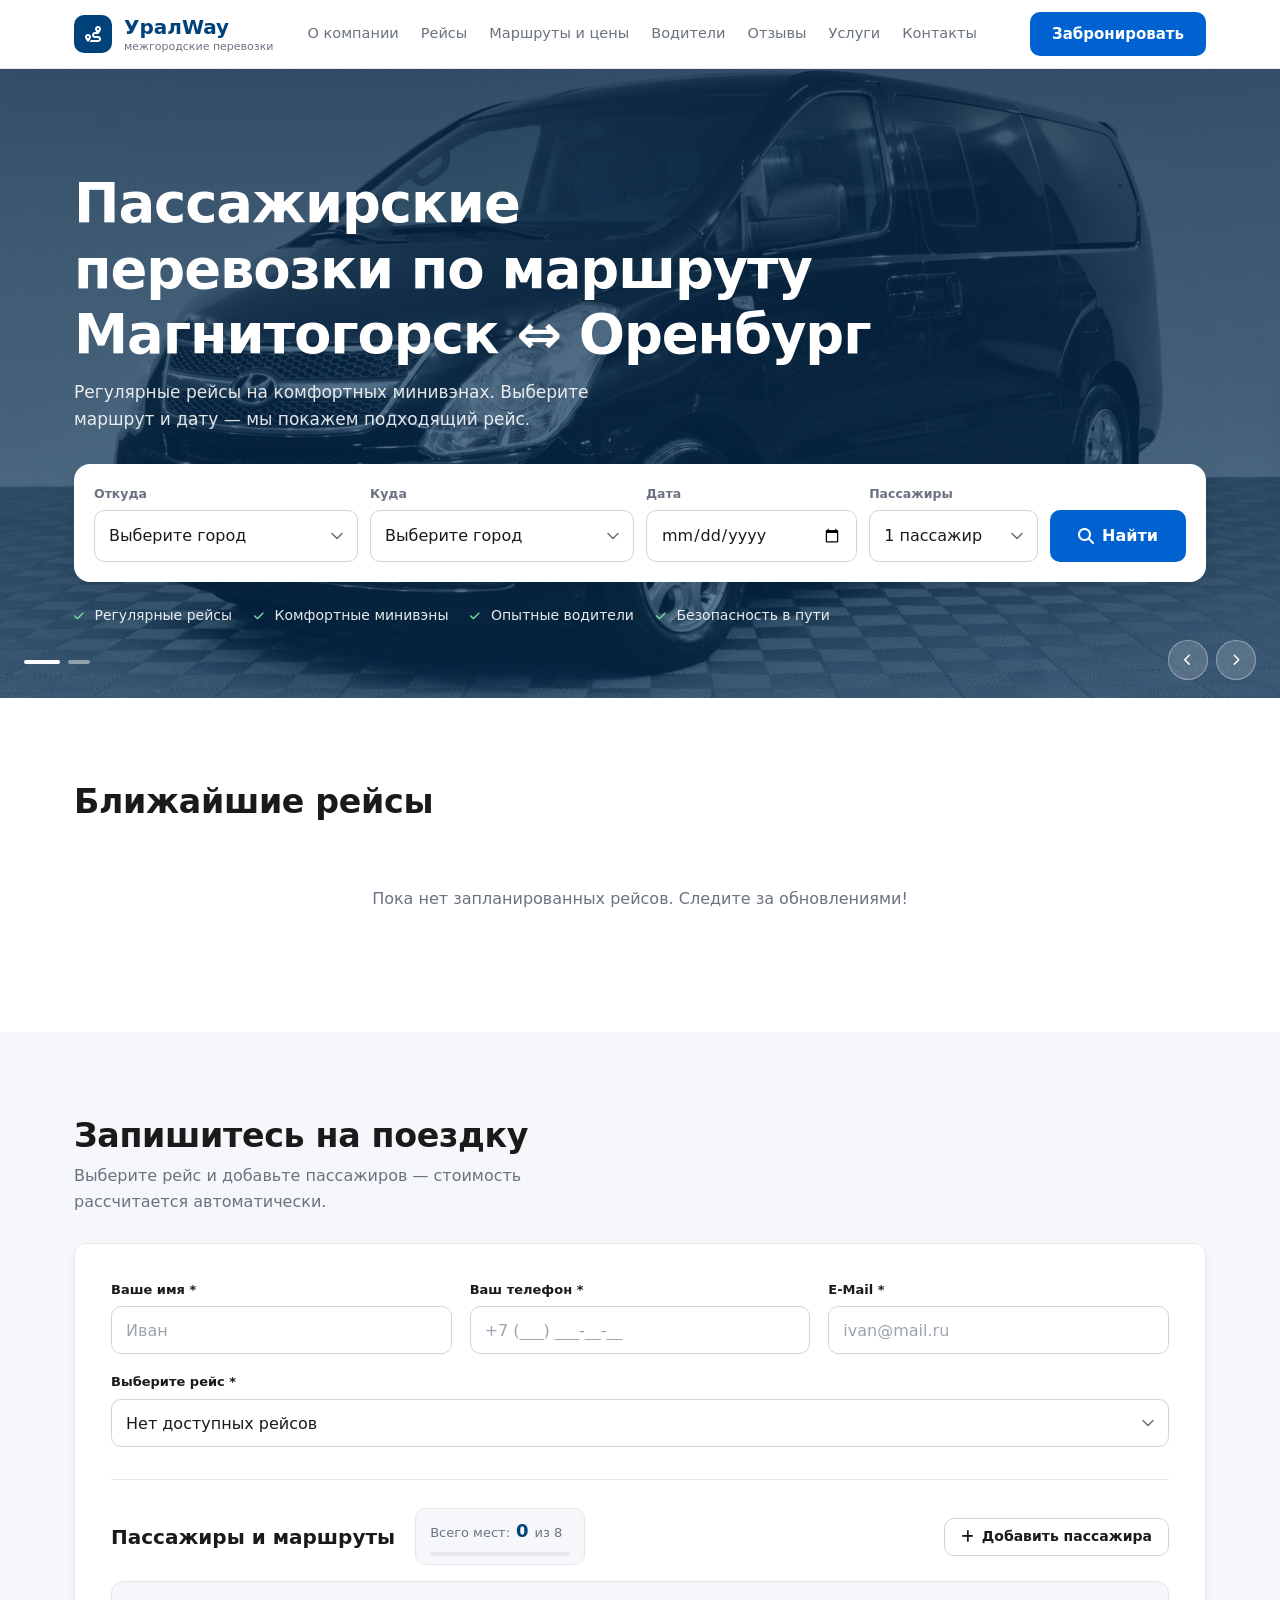
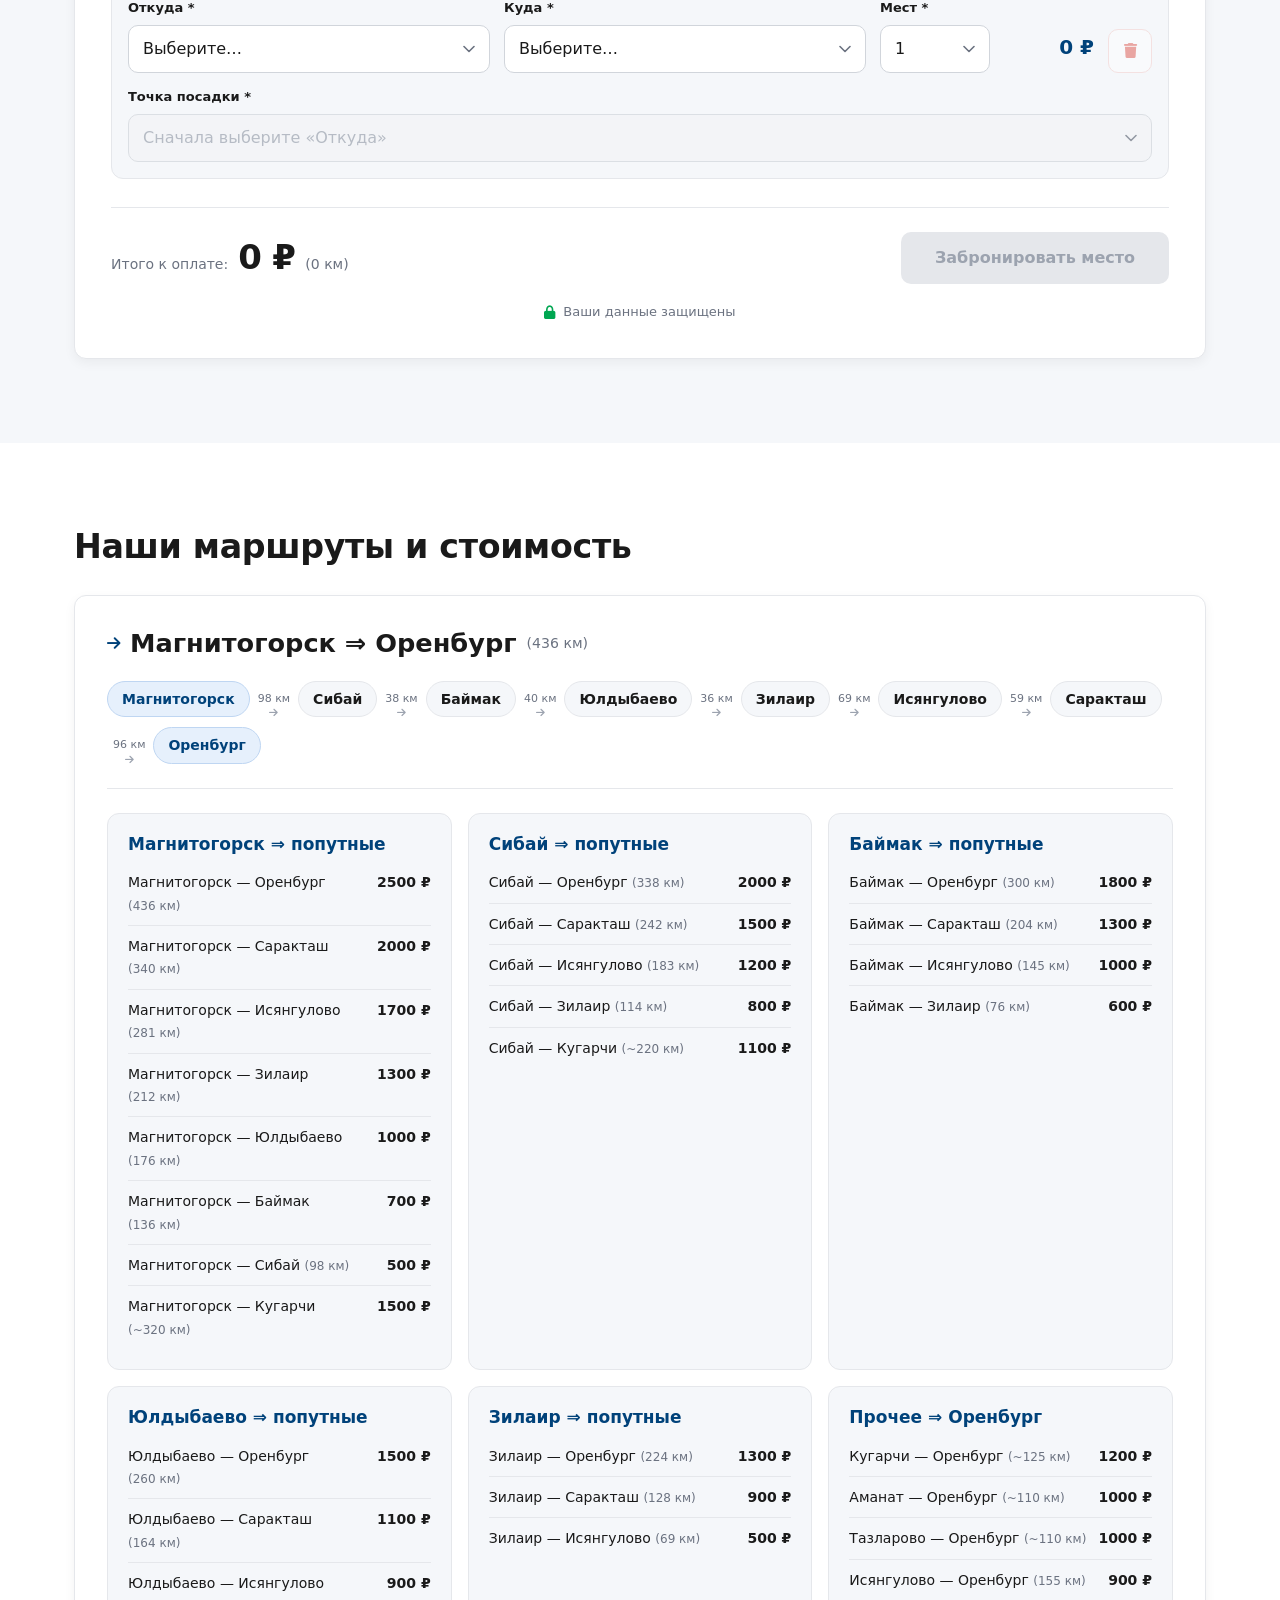
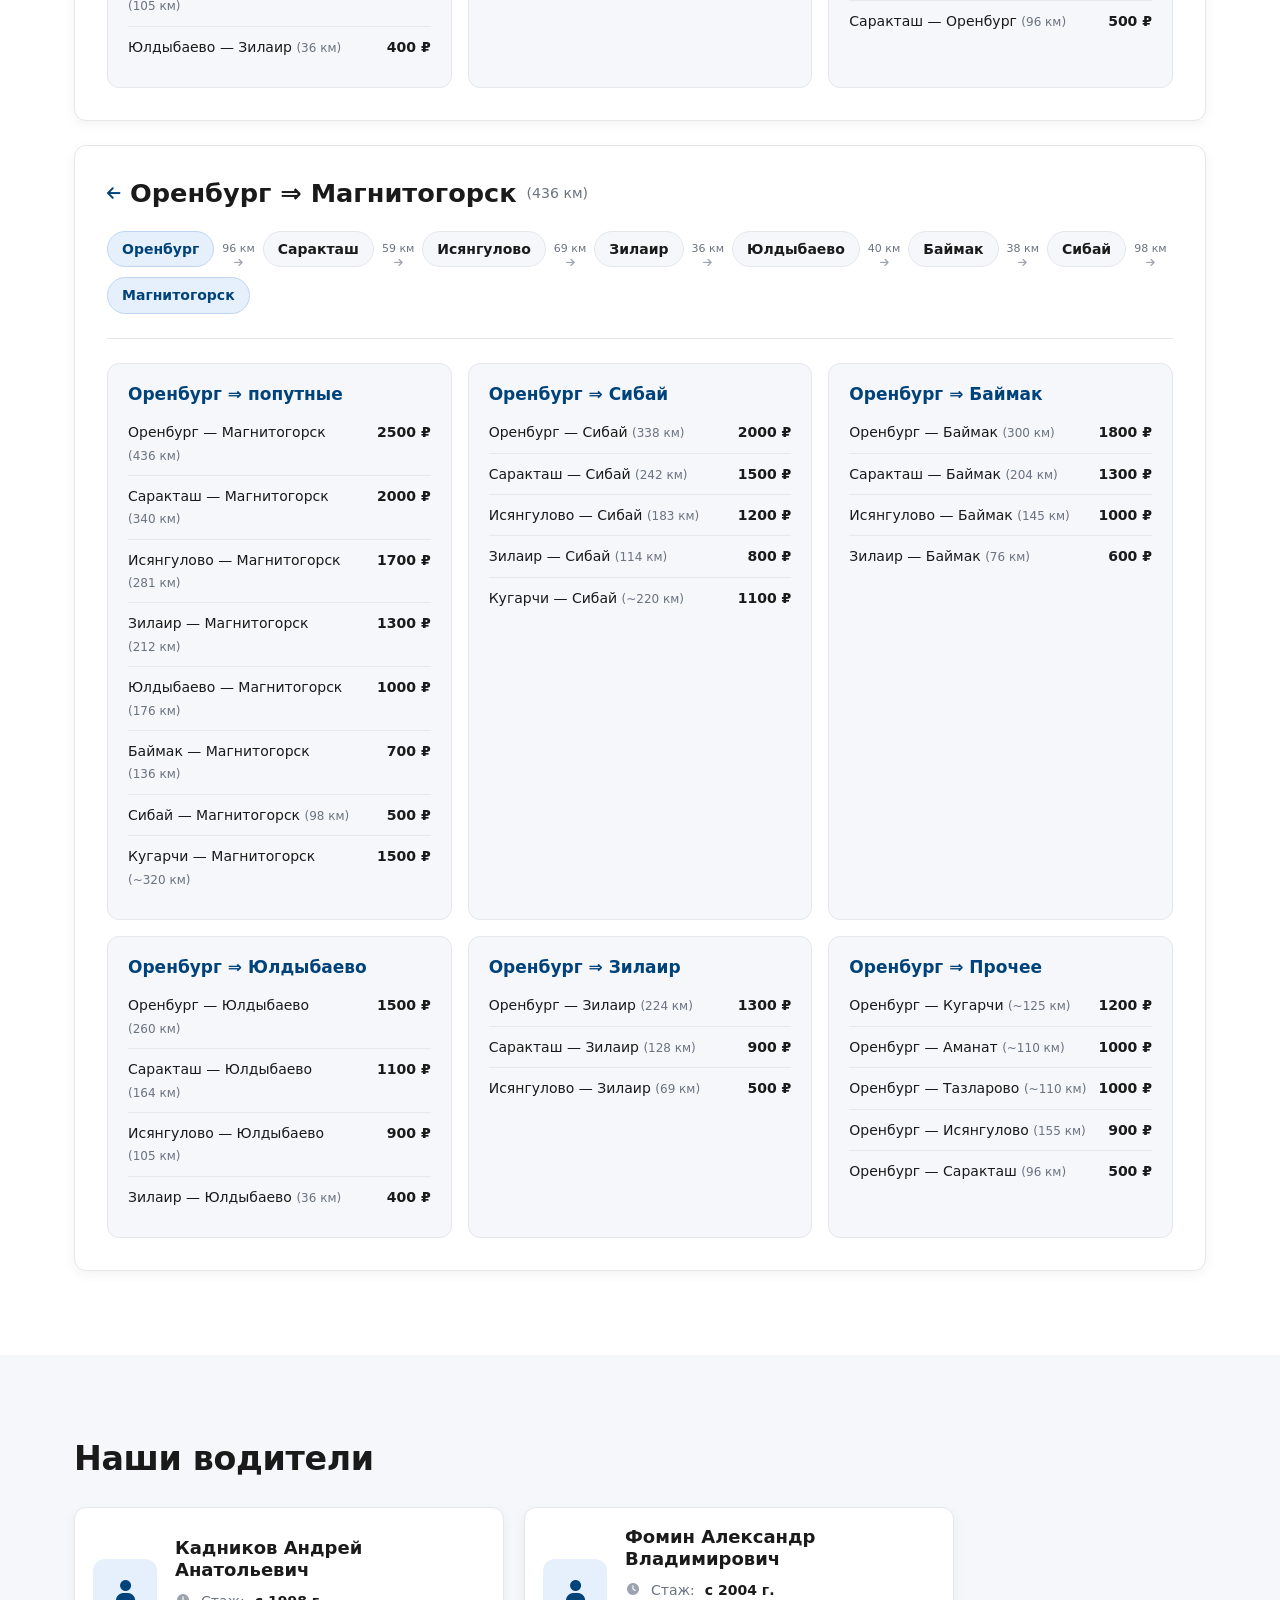
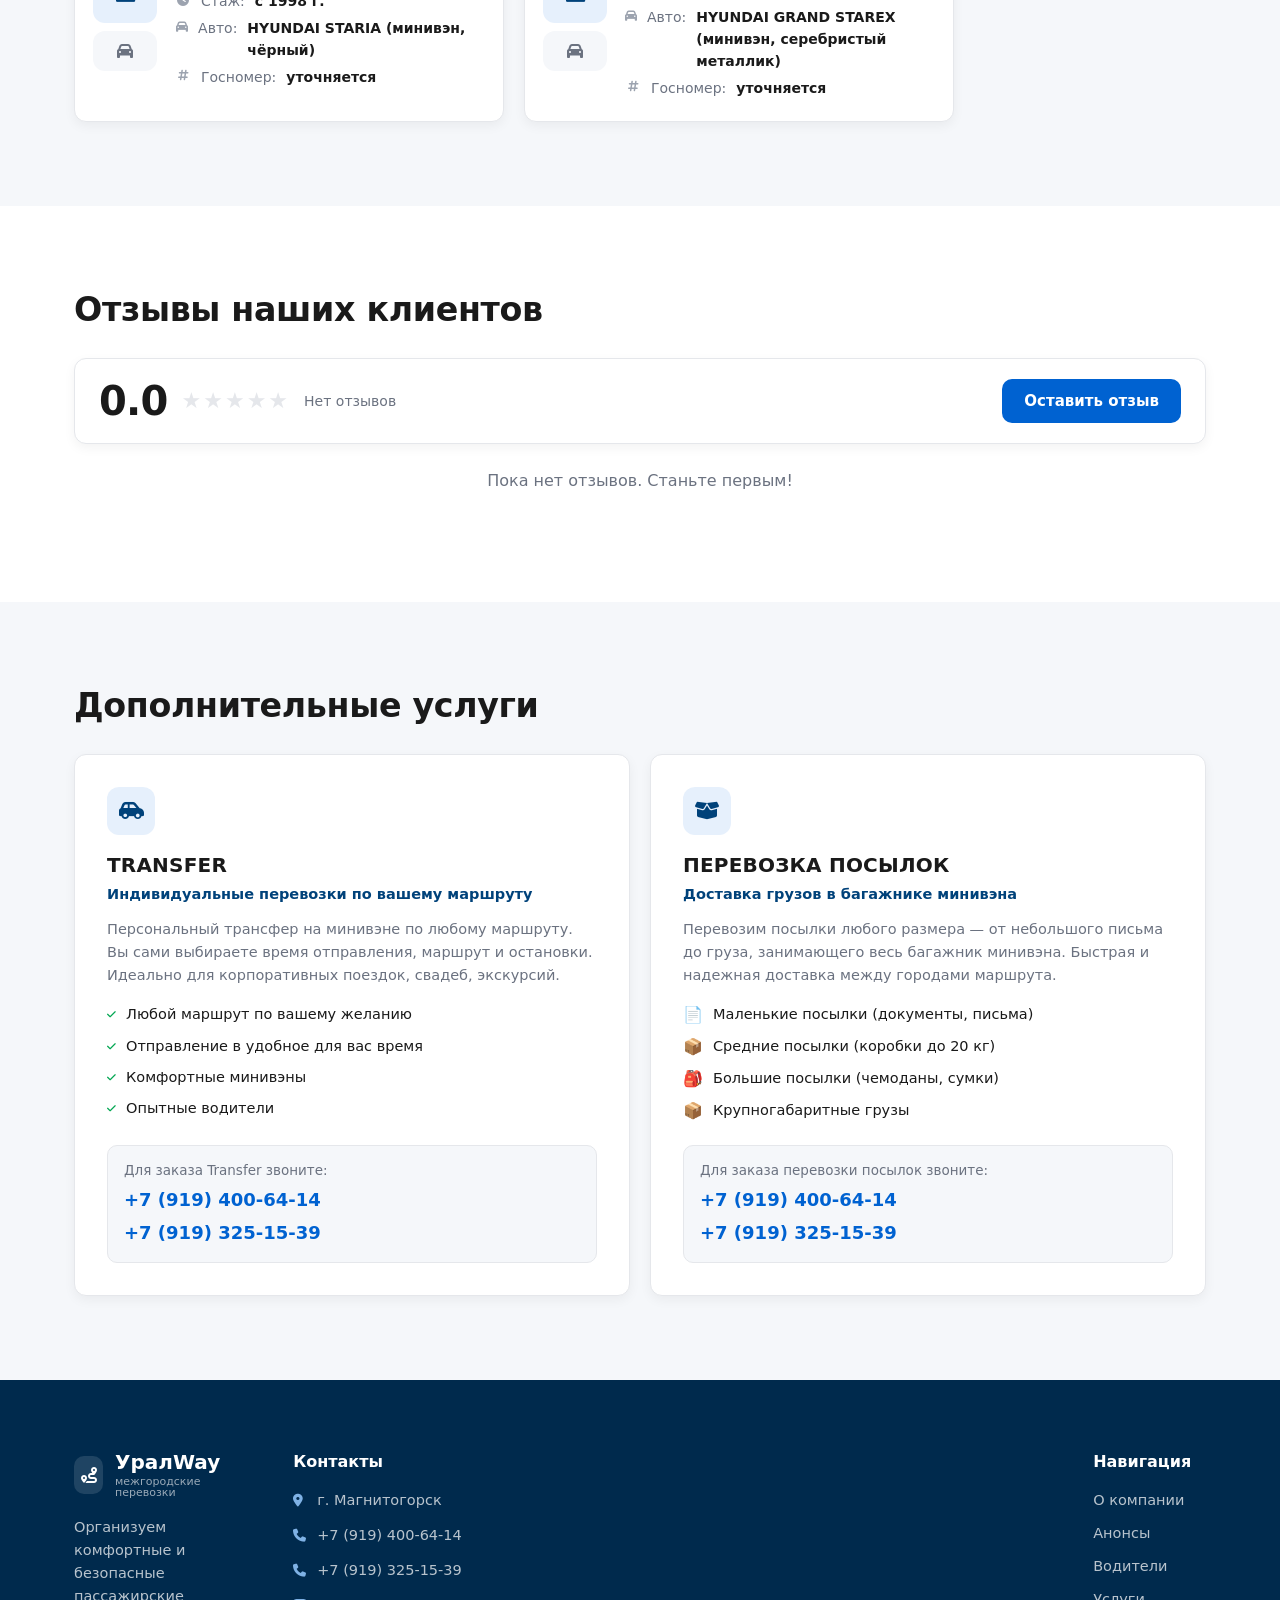
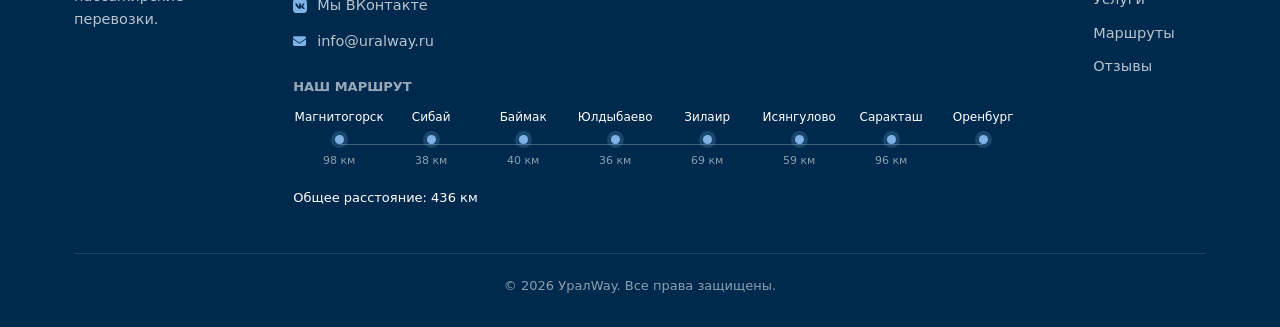
==== commit cacfe6a6: "Update index.html" ====
--- a/index.html
+++ b/index.html
@@ -11,8 +11,30 @@
   <link href="https://fonts.googleapis.com/css2?family=Inter:wght@400;500;600;700&display=swap" rel="stylesheet">
   <link rel="stylesheet" href="https://cdnjs.cloudflare.com/ajax/libs/font-awesome/6.5.1/css/all.min.css">
   <link rel="stylesheet" href="style.css">
+
+  <!-- Yandex.Metrika counter -->
+  <script type="text/javascript">
+    window.dataLayer = window.dataLayer || [];
+    (function(m,e,t,r,i,k,a){m[i]=m[i]||function(){(m[i].a=m[i].a||[]).push(arguments)};
+    m[i].l=1*new Date();
+    for (var j = 0; j < document.scripts.length; j++) {if (document.scripts[j].src === r) { return; }}
+    k=e.createElement(t),a=e.getElementsByTagName(t)[0],k.async=1,k.src=r,a.parentNode.insertBefore(k,a)})
+    (window, document, "script", "https://mc.yandex.ru/metrika/tag.js", "ym");
+
+    ym(114068100, "init", {
+        clickmap:true,
+            trackLinks:true,
+            accurateTrackBounce:true,
+            webvisor:true,
+            ecommerce:"dataLayer"
+    });
+  </script>
+  <!-- /Yandex.Metrika counter -->
 </head>
 <body id="top">
+  <!-- Yandex.Metrika noscript -->
+  <noscript><div><img src="https://mc.yandex.ru/watch/114068100" style="position:absolute; left:-9999px;" alt="" /></div></noscript>
+  <!-- /Yandex.Metrika noscript -->
 
 <header class="site-header" id="siteHeader">
     <div class="header-main">
@@ -35,7 +57,7 @@
         </nav>
 
         <div class="header-contacts">
-          <span class="contact-item contact-item--phone"><i class="fa-solid fa-phone"></i><span class="phones-stack"><a href="tel:+79194006414">+7 (919) 400-64-14</a><a href="tel:+79193251539">+7 (919) 325-15-39</a></span></span>
+          <span class="contact-item contact-item--phone"><i class="fa-solid fa-phone"></i><span class="phones-stack"><a class="js-call-click" href="tel:+79194006414">+7 (919) 400-64-14</a><a class="js-call-click" href="tel:+79193251539">+7 (919) 325-15-39</a></span></span>
         </div>
 
         <div class="header-actions">
@@ -334,7 +356,7 @@
               <li><i class="fa-solid fa-check"></i> Комфортные минивэны</li>
               <li><i class="fa-solid fa-check"></i> Опытные водители</li>
             </ul>
-            <div class="service-phone-box">Для заказа Transfer звоните:<br><a href="tel:+79194006414">+7 (919) 400-64-14</a><br><a href="tel:+79193251539">+7 (919) 325-15-39</a></div>
+            <div class="service-phone-box">Для заказа Transfer звоните:<br><a class="js-call-click" href="tel:+79194006414">+7 (919) 400-64-14</a><br><a class="js-call-click" href="tel:+79193251539">+7 (919) 325-15-39</a></div>
           </article>
 
           <article class="service-extra-card">
@@ -348,7 +370,7 @@
               <li><span class="emoji">🎒</span> Большие посылки (чемоданы, сумки)</li>
               <li><span class="emoji">📦</span> Крупногабаритные грузы</li>
             </ul>
-            <div class="service-phone-box">Для заказа перевозки посылок звоните:<br><a href="tel:+79194006414">+7 (919) 400-64-14</a><br><a href="tel:+79193251539">+7 (919) 325-15-39</a></div>
+            <div class="service-phone-box">Для заказа перевозки посылок звоните:<br><a class="js-call-click" href="tel:+79194006414">+7 (919) 400-64-14</a><br><a class="js-call-click" href="tel:+79193251539">+7 (919) 325-15-39</a></div>
           </article>
         </div>
       </div>
@@ -383,13 +405,13 @@
           <h4 class="footer__title">Контакты</h4>
           <ul class="footer__list">
             <li><i class="fa-solid fa-location-dot"></i> г. Магнитогорск</li>
-            <li><i class="fa-solid fa-phone"></i> <a href="tel:+79194006414">+7 (919) 400-64-14</a></li>
-            <li><i class="fa-solid fa-phone"></i> <a href="tel:+79193251539">+7 (919) 325-15-39</a></li>
+            <li><i class="fa-solid fa-phone"></i> <a class="js-call-click" href="tel:+79194006414">+7 (919) 400-64-14</a></li>
+            <li><i class="fa-solid fa-phone"></i> <a class="js-call-click" href="tel:+79193251539">+7 (919) 325-15-39</a></li>
             <li>
               <svg viewBox="0 0 24 24" fill="currentColor" width="14" height="14" style="margin-top:5px; flex-shrink:0;">
                 <path d="M15.684 0H8.316C1.592 0 0 1.592 0 8.316v7.368C0 22.408 1.592 24 8.316 24h7.368C22.408 24 24 22.408 24 15.684V8.316C24 1.592 22.408 0 15.684 0zm3.692 17.123h-1.744c-.66 0-.864-.525-2.05-1.727-1.033-1-1.49-1.135-1.744-1.135-.356 0-.458.102-.458.593v1.575c0 .424-.135.678-1.253.678-1.846 0-3.896-1.118-5.335-3.202C4.624 10.857 4.03 8.57 4.03 8.096c0-.254.102-.491.593-.491h1.744c.44 0 .61.203.78.677.864 2.49 2.303 4.675 2.896 4.675.22 0 .322-.102.322-.66V9.721c-.068-1.186-.695-1.287-.695-1.71 0-.203.17-.407.44-.407h2.744c.373 0 .508.203.508.643v3.473c0 .372.17.508.271.508.22 0 .407-.136.813-.542 1.27-1.422 2.18-3.61 2.18-3.61.119-.254.322-.491.762-.491h1.744c.525 0 .644.271.525.643-.22 1.017-2.354 4.031-2.354 4.031-.186.305-.254.44 0 .78.186.254.796.78 1.203 1.253.745.847 1.32 1.558 1.473 2.05.17.49-.085.744-.593.744z"/>
               </svg>
-              <a href="https://vk.ru/club214789332" target="_blank" style="display:flex; align-items:center; gap:10px;">Мы ВКонтакте</a>
+              <a class="js-social-click" href="https://vk.ru/club214789332" target="_blank" style="display:flex; align-items:center; gap:10px;">Мы ВКонтакте</a>
             </li>
             <li><i class="fa-solid fa-envelope"></i> <a href="mailto:info@uralway.ru">info@uralway.ru</a></li>
           </ul>
@@ -429,19 +451,19 @@
 
   <!-- ПЛАВАЮЩАЯ ПАНЕЛЬ СОЦСЕТЕЙ -->
   <aside class="social-sidebar" id="socialSidebar">
-    <a href="https://vk.ru/club214789332" target="_blank" class="social-sidebar__link" aria-label="ВКонтакте">
+    <a href="https://vk.ru/club214789332" target="_blank" class="social-sidebar__link js-social-click" aria-label="ВКонтакте">
       <svg viewBox="0 0 24 24" fill="currentColor" width="24" height="24">
         <path d="M15.684 0H8.316C1.592 0 0 1.592 0 8.316v7.368C0 22.408 1.592 24 8.316 24h7.368C22.408 24 24 22.408 24 15.684V8.316C24 1.592 22.408 0 15.684 0zm3.692 17.123h-1.744c-.66 0-.864-.525-2.05-1.727-1.033-1-1.49-1.135-1.744-1.135-.356 0-.458.102-.458.593v1.575c0 .424-.135.678-1.253.678-1.846 0-3.896-1.118-5.335-3.202C4.624 10.857 4.03 8.57 4.03 8.096c0-.254.102-.491.593-.491h1.744c.44 0 .61.203.78.677.864 2.49 2.303 4.675 2.896 4.675.22 0 .322-.102.322-.66V9.721c-.068-1.186-.695-1.287-.695-1.71 0-.203.17-.407.44-.407h2.744c.373 0 .508.203.508.643v3.473c0 .372.17.508.271.508.22 0 .407-.136.813-.542 1.27-1.422 2.18-3.61 2.18-3.61.119-.254.322-.491.762-.491h1.744c.525 0 .644.271.525.643-.22 1.017-2.354 4.031-2.354 4.031-.186.305-.254.44 0 .78.186.254.796.78 1.203 1.253.745.847 1.32 1.558 1.473 2.05.17.49-.085.744-.593.744z"/>
       </svg>
       <span class="social-sidebar__tooltip">Мы ВКонтакте</span>
     </a>
-    <a href="tel:+79194006414" class="social-sidebar__link" aria-label="Позвонить">
+    <a href="tel:+79194006414" class="social-sidebar__link js-call-click" aria-label="Позвонить">
       <svg viewBox="0 0 24 24" fill="currentColor" width="24" height="24">
         <path d="M22 16.92v3a2 2 0 0 1-2.18 2 19.79 19.79 0 0 1-8.63-3.07 19.5 19.5 0 0 1-6-6 19.79 19.79 0 0 1-3.07-8.67A2 2 0 0 1 4.11 2h3a2 2 0 0 1 2 1.72 12.84 12.84 0 0 0 .7 2.81 2 2 0 0 1-.45 2.11L8.09 9.91a16 16 0 0 0 6 6l1.27-1.27a2 2 0 0 1 2.11-.45 12.84 12.84 0 0 0 2.81.7A2 2 0 0 1 22 16.92z"/>
       </svg>
       <span class="social-sidebar__tooltip">Позвонить: +7 (919) 400-64-14</span>
     </a>
-    <a href="tel:+79193251539" class="social-sidebar__link" aria-label="Позвонить">
+    <a href="tel:+79193251539" class="social-sidebar__link js-call-click" aria-label="Позвонить">
       <svg viewBox="0 0 24 24" fill="currentColor" width="24" height="24">
         <path d="M22 16.92v3a2 2 0 0 1-2.18 2 19.79 19.79 0 0 1-8.63-3.07 19.5 19.5 0 0 1-6-6 19.79 19.79 0 0 1-3.07-8.67A2 2 0 0 1 4.11 2h3a2 2 0 0 1 2 1.72 12.84 12.84 0 0 0 .7 2.81 2 2 0 0 1-.45 2.11L8.09 9.91a16 16 0 0 0 6 6l1.27-1.27a2 2 0 0 1 2.11-.45 12.84 12.84 0 0 0 2.81.7A2 2 0 0 1 22 16.92z"/>
       </svg>
--- a/style.css
+++ b/style.css
@@ -1,1090 +1,644 @@
 /* =========================================================
-   УралWay — «Тихая роскошь»
-   Графит · угольный чёрный · шампанское золото · платина
+   УралWay — «Утилитарный минимализм»
+   Белый и светло-серый фон · глубокий синий бренд · яркий синий для действий
+   Шрифт: Inter. Тени лёгкие, формы чистые.
    ========================================================= */
 
 :root{
-  /* Основная палитра */
-  --ink:        #0b0c0f;           /* угольный чёрный */
-  --ink-2:      #121418;           /* графит, глубокий */
-  --graphite:   #1a1d22;           /* графит */
-  --graphite-2: #23272d;
-  --gold:       #c9a96a;           /* шампанское золото */
-  --gold-hi:    #e6cf9d;
-  --gold-lo:    #9c7f48;
-  --gold-line:  rgba(201,169,106,.32);
-  --plat:       #d7dade;           /* платина */
-  --plat-dim:   #9aa1ab;
-  --tx:         #e9e7e2;           /* тёплый белый */
-  --tx-mute:    #8e949e;
-  --hi:         #f4f2ed;           /* заголовки */
-
-  --glass:      rgba(255,255,255,.04);
-  --glass-2:    rgba(255,255,255,.07);
-  --glass-brd:  rgba(255,255,255,.09);
-  --field-bg:   rgba(255,255,255,.045);
-  --opt-bg:     #16181d;
-
-  --err:        #e59a8d;
-  --ok:         #8fcfae;
-
-  --radius:     22px;
-  --radius-sm:  14px;
-  --shadow:     0 24px 60px -24px rgba(0,0,0,.65);
-  --shadow-lg:  0 40px 90px -30px rgba(0,0,0,.8);
-  --t:          .45s cubic-bezier(.2,.7,.3,1);
-
-  --font-display: 'Cormorant Garamond', 'Times New Roman', serif;
-  --font-body:    'Manrope', system-ui, -apple-system, 'Segoe UI', sans-serif;
-
-  /* Совместимость со старыми именами (используются в inline-стилях и JS) */
-  --brand:       var(--hi);
-  --brand-dark:  var(--ink);
-  --brand-light: var(--plat);
-  --accent:      var(--gold);
-  --accent-soft: var(--gold-line);
-  --cream:       var(--hi);
-  --bg:          var(--ink);
-  --text:        var(--tx);
-  --muted:       var(--tx-mute);
-  --line:        var(--glass-brd);
-  --white:       var(--graphite);
-  --danger:      #d9776a;
-  --success:     #6fbf98;
-  --warning:     #d9b45a;
-  --info:        #7aa7d6;
+  --white:#FFFFFF;
+  --bg:#FFFFFF;
+  --bg-alt:#F5F7FA;
+
+  --brand:#00427A;            /* глубокий синий — бренд */
+  --brand-dark:#002A4D;       /* футер */
+  --primary:#0062D1;          /* кнопки действия */
+  --primary-hover:#0053B3;
+  --primary-soft:#E6F0FC;
+  --success:#00A651;
+  --success-soft:#E3F5EB;
+
+  --text:#1A1A1A;             /* заголовки и основной текст */
+  --muted:#6B7280;            /* второстепенный текст */
+  --line:#E5E7EB;             /* границы полей */
+  --line-strong:#D1D5DB;
+
+  --accent:#F5B301;           /* звёзды отзывов (эту переменную использует script.js) */
+  --danger:#D92D20;
+  --err:#D92D20;
+  --warning:#B54708;
+  --info:#0062D1;
+
+  --shadow:0 4px 12px rgba(0,0,0,.05);
+  --shadow-md:0 8px 24px rgba(0,0,0,.08);
+  --radius:12px;
+  --radius-sm:8px;
+  --t:.2s ease;
+  --font:'Inter', system-ui, -apple-system, 'Segoe UI', Roboto, Arial, sans-serif;
 }
 
 /* ---------- База ---------- */
 *,*::before,*::after{ box-sizing:border-box; }
 html{ scroll-behavior:smooth; -webkit-text-size-adjust:100%; overflow-x:hidden; max-width:100%; }
 body{
-  margin:0;
-  font-family:var(--font-body);
-  font-size:16px;
-  line-height:1.7;
-  color:var(--tx);
-  background:var(--ink);
-  -webkit-font-smoothing:antialiased;
-  overflow-x:hidden;
-  max-width:100%;
-}
-body{
-  background:
-    radial-gradient(1100px 700px at 85% -10%, rgba(201,169,106,.10), transparent 60%),
-    radial-gradient(900px 600px at -10% 30%, rgba(215,218,222,.05), transparent 60%),
-    var(--ink);
-  background-attachment:fixed;
+  margin:0; font-family:var(--font); font-size:16px; line-height:1.6; color:var(--text);
+  background:var(--bg); -webkit-font-smoothing:antialiased; overflow-x:hidden; max-width:100%;
 }
 img,svg{ max-width:100%; display:block; }
 a{ color:inherit; text-decoration:none; transition:color var(--t); }
 ul{ list-style:none; margin:0; padding:0; }
-h1,h2,h3,h4{ font-family:var(--font-display); font-weight:600; color:var(--hi); margin:0; line-height:1.15; }
+h1,h2,h3,h4{ margin:0; font-family:var(--font); font-weight:700; line-height:1.2; color:var(--text); }
 p{ margin:0; }
 button{ font-family:inherit; cursor:pointer; border:none; background:none; color:inherit; }
-input,select,textarea{ font-family:inherit; font-size:inherit; }
-section[id]{ scroll-margin-top:96px; }
-::selection{ background:var(--gold); color:#14110a; }
-
-:focus-visible{ outline:2px solid var(--gold); outline-offset:3px; border-radius:6px; }
-
-.container{ width:100%; max-width:1200px; margin:0 auto; padding:0 32px; }
+input,select,textarea{ font-family:inherit; font-size:16px; }
+section[id]{ scroll-margin-top:84px; }
+:focus-visible{ outline:2px solid var(--primary); outline-offset:2px; border-radius:4px; }
+::selection{ background:var(--primary); color:#fff; }
+
+.container{ width:100%; max-width:1180px; margin:0 auto; padding:0 24px; }
 
 /* ---------- Кнопки ---------- */
 .btn{
-  display:inline-flex; align-items:center; justify-content:center; gap:10px;
-  padding:15px 30px;
-  border-radius:999px;
-  font-size:14.5px; font-weight:600; letter-spacing:.02em; line-height:1.2;
-  white-space:nowrap;
-  transition:transform var(--t), box-shadow var(--t), background var(--t), border-color var(--t), color var(--t);
+  display:inline-flex; align-items:center; justify-content:center; gap:8px;
+  min-height:44px; padding:11px 22px; border-radius:10px;
+  font-size:15px; font-weight:600; line-height:1.2; white-space:nowrap;
+  transition:background var(--t), color var(--t), border-color var(--t), box-shadow var(--t);
 }
 .btn--cta,
-.btn--submit{
-  color:#17130a;
-  background:linear-gradient(135deg, var(--gold-hi) 0%, var(--gold) 55%, var(--gold-lo) 100%);
-  box-shadow:0 10px 30px -10px rgba(201,169,106,.55), inset 0 1px 0 rgba(255,255,255,.35);
-}
+.btn--submit{ color:#fff; background:var(--primary); }
 .btn--cta:hover,
-.btn--submit:hover:not(:disabled){
-  transform:translateY(-2px);
-  box-shadow:0 18px 40px -12px rgba(201,169,106,.7), inset 0 1px 0 rgba(255,255,255,.4);
-}
-.btn--submit{ padding:18px 40px; font-size:15.5px; }
-.btn--submit:disabled{
-  background:var(--glass-2); color:var(--tx-mute); box-shadow:none;
-  border:1px solid var(--glass-brd); cursor:not-allowed;
-}
-.btn--gold-outline{
-  color:var(--gold-hi);
-  border:1px solid var(--gold-line);
-  background:rgba(201,169,106,.06);
-  backdrop-filter:blur(10px); -webkit-backdrop-filter:blur(10px);
-}
-.btn--gold-outline:hover{ background:var(--gold); color:#17130a; border-color:var(--gold); }
-.btn--outline{
-  color:var(--plat);
-  border:1px solid var(--glass-brd);
-  background:var(--glass);
-}
-.btn--outline:hover{ border-color:var(--gold-line); color:var(--gold-hi); background:rgba(201,169,106,.07); }
-.btn--sm{ padding:11px 20px; font-size:13px; }
+.btn--submit:hover:not(:disabled){ background:var(--primary-hover); }
+.btn--submit{ min-height:52px; padding:14px 34px; font-size:16px; }
+.btn--submit:disabled{ background:#E5E7EB; color:#9CA3AF; cursor:not-allowed; }
+.btn--outline{ color:var(--text); background:#fff; border:1px solid var(--line-strong); }
+.btn--outline:hover{ border-color:var(--primary); color:var(--primary); }
+.btn--gold-outline{ color:var(--brand); background:#fff; border:1px solid var(--line-strong); }
+.btn--gold-outline:hover{ border-color:var(--brand); background:var(--primary-soft); }
+.btn--sm{ min-height:38px; padding:8px 16px; font-size:14px; }
+.btn--lg{ min-height:52px; padding:14px 28px; font-size:16px; }
 .btn--block{ width:100%; }
-.btn--icon{ width:48px; height:48px; padding:0; border-radius:50%; flex-shrink:0; }
-.btn--danger{
-  color:var(--err);
-  border:1px solid rgba(229,154,141,.28);
-  background:rgba(229,154,141,.07);
-}
-.btn--danger:hover:not(:disabled){ background:var(--danger); color:#fff; border-color:var(--danger); }
-.btn--danger:disabled{ opacity:.35; cursor:not-allowed; }
+.btn--icon{ width:44px; height:44px; min-height:0; padding:0; flex-shrink:0; }
+.btn--danger{ color:var(--danger); background:#fff; border:1px solid #F3C1BC; }
+.btn--danger:hover:not(:disabled){ background:var(--danger); border-color:var(--danger); color:#fff; }
+.btn--danger:disabled{ opacity:.4; cursor:not-allowed; }
 .btn:disabled{ cursor:not-allowed; }
 
 /* ---------- Шапка ---------- */
-.site-header{
-  position:sticky; top:0; z-index:200;
-  background:rgba(11,12,15,.62);
-  backdrop-filter:blur(22px) saturate(150%); -webkit-backdrop-filter:blur(22px) saturate(150%);
-  border-bottom:1px solid var(--glass-brd);
-  transition:background var(--t), box-shadow var(--t);
-}
-.site-header.is-scrolled{
-  background:rgba(11,12,15,.86);
-  box-shadow:0 18px 50px -24px rgba(0,0,0,.9);
-}
-.header-main__inner{
-  display:grid; grid-template-columns:auto 1fr auto; align-items:center; gap:36px;
-  padding-top:18px; padding-bottom:18px;
-  transition:padding var(--t);
-}
-.site-header.is-scrolled .header-main__inner{ padding-top:10px; padding-bottom:10px; }
-
-.logo{ display:inline-flex; align-items:center; gap:14px; }
-.logo__icon{
-  width:44px; height:44px; border-radius:50%;
-  display:grid; place-items:center;
-  font-size:16px; color:var(--gold-hi);
-  border:1px solid var(--gold-line);
-  background:radial-gradient(circle at 30% 25%, rgba(230,207,157,.22), rgba(201,169,106,.04));
-  transition:transform var(--t), background var(--t), color var(--t);
-}
-.logo:hover .logo__icon{ transform:rotate(-12deg); background:var(--gold); color:#17130a; }
-.logo__text{
-  display:flex; flex-direction:column;
-  font-family:var(--font-display); font-weight:600; font-size:26px; letter-spacing:.06em; color:var(--hi); line-height:1;
-}
-.logo__text small{
-  margin-top:6px;
-  font-family:var(--font-body); font-weight:500; font-size:10.5px; letter-spacing:.14em; color:var(--plat-dim);
-}
-
-.header-contacts{ display:flex; justify-content:center; align-items:center; gap:28px; }
-.contact-item{ display:inline-flex; align-items:center; gap:9px; font-size:13.5px; color:var(--plat-dim); }
-.contact-item i{ color:var(--gold); font-size:12px; width:14px; text-align:center; }
-.contact-item:hover{ color:var(--hi); }
-.contact-item--phone span{ color:var(--plat); font-weight:600; letter-spacing:.02em; }
-
-.header-actions{ display:flex; align-items:center; gap:14px; }
-
-.burger{
-  display:none; flex-direction:column; justify-content:center; gap:6px;
-  width:46px; height:46px; padding:0 12px;
-  border:1px solid var(--glass-brd); border-radius:50%; background:var(--glass);
-}
-.burger span{ display:block; height:1.5px; background:var(--plat); border-radius:2px; transition:transform var(--t), opacity var(--t); }
-.burger.is-active span:nth-child(1){ transform:translateY(7.5px) rotate(45deg); }
+.site-header{ position:sticky; top:0; z-index:200; background:#fff; border-bottom:1px solid var(--line); }
+.header-main__inner{ display:flex; align-items:center; gap:24px; min-height:68px; }
+.logo{ display:inline-flex; align-items:center; gap:12px; flex-shrink:0; }
+.logo__icon{ width:38px; height:38px; border-radius:10px; display:grid; place-items:center; font-size:16px; color:#fff; background:var(--brand); }
+.logo__text{ display:flex; flex-direction:column; font-size:20px; font-weight:700; color:var(--brand); line-height:1; }
+.logo__text small{ margin-top:4px; font-size:11px; font-weight:500; color:var(--muted); }
+
+.main-nav{ flex:1; }
+.main-nav__list{ display:flex; flex-wrap:nowrap; gap:2px; }
+.main-nav__list a{ display:block; white-space:nowrap; padding:8px 10px; border-radius:8px; font-size:14.5px; font-weight:500; color:var(--muted); }
+.main-nav__list a:hover{ color:var(--text); background:var(--bg-alt); }
+
+.header-contacts{ display:flex; align-items:center; flex-shrink:0; }
+.contact-item{ display:inline-flex; align-items:center; gap:8px; font-size:13.5px; color:var(--muted); }
+.contact-item i{ color:var(--brand); font-size:13px; }
+.contact-item--phone span{ font-weight:600; color:var(--text); }
+.phones-stack{ display:flex; flex-direction:column; gap:1px; line-height:1.35; }
+.phones-stack a{ color:inherit; white-space:nowrap; }
+.phones-stack a:hover{ color:var(--primary); }
+.header-actions{ display:flex; align-items:center; gap:10px; }
+
+.burger{ display:none; flex-direction:column; justify-content:center; gap:5px; width:44px; height:44px; padding:0 11px; border:1px solid var(--line-strong); border-radius:10px; background:#fff; }
+.burger span{ display:block; height:2px; background:var(--text); border-radius:2px; transition:transform var(--t), opacity var(--t); }
+.burger.is-active span:nth-child(1){ transform:translateY(7px) rotate(45deg); }
 .burger.is-active span:nth-child(2){ opacity:0; }
-.burger.is-active span:nth-child(3){ transform:translateY(-7.5px) rotate(-45deg); }
-
-.main-nav{ border-top:1px solid var(--glass-brd); }
-.main-nav__list{ display:flex; justify-content:center; flex-wrap:wrap; gap:6px 34px; }
-.main-nav__list a{
-  position:relative; display:block; padding:14px 2px;
-  font-size:13.5px; font-weight:500; letter-spacing:.03em; color:var(--plat-dim);
-}
-.main-nav__list a::after{
-  content:""; position:absolute; left:0; right:0; bottom:9px; height:1px;
-  background:linear-gradient(90deg, transparent, var(--gold), transparent);
-  transform:scaleX(0); transition:transform var(--t);
-}
-.main-nav__list a:hover{ color:var(--hi); }
-.main-nav__list a:hover::after{ transform:scaleX(1); }
+.burger.is-active span:nth-child(3){ transform:translateY(-7px) rotate(-45deg); }
 
 /* ---------- Заголовки секций ---------- */
-.section-title{
-  position:relative;
-  font-size:clamp(2.1rem, 3.6vw, 3.2rem);
-  font-weight:500; letter-spacing:.005em; text-align:center;
-  margin-bottom:clamp(40px, 6vw, 72px);
-  padding-bottom:26px;
-}
-.section-title::after{
-  content:""; position:absolute; left:50%; bottom:0; width:56px; height:1px;
-  background:linear-gradient(90deg, transparent, var(--gold), transparent);
-  transform:translateX(-50%); width:120px;
-}
-.section-title--left{ text-align:left; margin-bottom:18px; }
-.section-title--left::after{ left:0; transform:none; background:linear-gradient(90deg, var(--gold), transparent); }
-.section-title--dark{ color:var(--hi); }
-.section-title--dark i{ color:var(--gold); margin-right:14px; font-size:.7em; }
-.section-lead{ max-width:560px; color:var(--tx-mute); margin:0 0 44px; }
-
-section.hero,
-.announcements-section,
-.booking,
-.advantages,
-.drivers-section,
-.routes-section,
-.reviews{ padding:clamp(72px, 10vw, 140px) 0; position:relative; }
-
-/* ---------- Hero ---------- */
-.hero{ padding-top:clamp(56px, 8vw, 110px) !important; overflow:hidden; }
-.hero::before{
-  content:""; position:absolute; inset:auto -10% -30% auto; width:640px; height:640px; border-radius:50%;
-  background:radial-gradient(circle, rgba(201,169,106,.13), transparent 65%); pointer-events:none;
-}
-.hero__inner{
-  position:relative; z-index:1;
-  display:grid; grid-template-columns:1.08fr .92fr; align-items:center; gap:clamp(40px, 6vw, 96px);
-}
-.hero__eyebrow{
-  display:inline-flex; align-items:center; gap:14px;
-  font-size:14px; color:var(--gold-hi); letter-spacing:.04em; margin-bottom:28px;
-}
-.hero__eyebrow::before{ content:""; width:44px; height:1px; background:linear-gradient(90deg, transparent, var(--gold)); }
-.hero__title{
-  font-size:clamp(2.6rem, 5.6vw, 5rem);
-  font-weight:500; line-height:1.03; letter-spacing:-.012em;
-  margin-bottom:38px; max-width:14ch;
-  text-wrap:balance;
-}
-.hero__list{ display:grid; grid-template-columns:1fr 1fr; gap:12px; max-width:520px; margin-bottom:40px; }
-.hero__list li{
-  display:flex; align-items:center; gap:12px;
-  padding:13px 18px; font-size:14.5px; color:var(--plat);
-  background:var(--glass); border:1px solid var(--glass-brd); border-radius:999px;
-  backdrop-filter:blur(14px); -webkit-backdrop-filter:blur(14px);
-}
-.hero__list i{ color:var(--gold); font-size:11px; }
-.hero__actions{ display:flex; flex-wrap:wrap; gap:14px; margin-bottom:56px; }
-.hero__facts{
-  display:inline-flex; flex-wrap:wrap;
-  background:var(--glass); border:1px solid var(--glass-brd); border-radius:var(--radius);
-  backdrop-filter:blur(16px); -webkit-backdrop-filter:blur(16px);
-  box-shadow:var(--shadow);
-}
-.hero__fact{ padding:16px 28px; display:flex; flex-direction:column; gap:2px; }
-.hero__fact + .hero__fact{ border-left:1px solid var(--glass-brd); }
-.hero__fact b{ font-family:var(--font-display); font-size:30px; font-weight:600; color:var(--gold-hi); line-height:1.1; }
-.hero__fact span{ font-size:12.5px; color:var(--tx-mute); }
-
-.hero__media{ display:flex; justify-content:center; }
-.hero-slider{ --arch:240px; position:relative; width:100%; max-width:480px; }
-.hero-slider::before{
-  content:""; position:absolute; inset:22px -22px -22px 22px; z-index:0;
-  border:1px solid var(--gold-line); border-radius:var(--arch) var(--arch) 28px 28px;
-}
-.hero-slider__viewport{
-  position:relative; z-index:1; aspect-ratio:4/5; overflow:hidden;
-  border-radius:var(--arch) var(--arch) 28px 28px;
-  background:linear-gradient(160deg, var(--graphite-2), var(--ink-2));
-  border:1px solid var(--glass-brd);
-  box-shadow:var(--shadow-lg);
-}
-.hero-slider__viewport::after{
-  content:""; position:absolute; inset:0; pointer-events:none;
-  background:linear-gradient(180deg, transparent 55%, rgba(11,12,15,.6));
-}
-.hero-slider__slide{
-  position:absolute; inset:0; width:100%; height:100%; object-fit:cover;
-  opacity:0; transform:scale(1.04); transition:opacity 1s ease, transform 6s ease;
-}
-.hero-slider__slide.is-active{ opacity:1; transform:scale(1); }
+.section-title{ font-size:clamp(1.6rem, 2.6vw, 2.1rem); letter-spacing:-.01em; margin-bottom:28px; }
+.section-title--left{ margin-bottom:8px; }
+.section-title--dark i{ margin-right:10px; color:var(--brand); font-size:.8em; }
+.section-lead{ max-width:560px; margin-bottom:28px; color:var(--muted); }
+
+.announcements-section,.booking,.routes-section,.drivers-section,.reviews,.services-section{ padding:clamp(48px, 7vw, 84px) 0; }
+.section--gray{ background:var(--bg-alt); }
+
+/* ---------- Hero с формой поиска ---------- */
+.hero{
+  position:relative; isolation:isolate; overflow:hidden; color:#fff;
+  padding:clamp(48px, 8vw, 104px) 0 clamp(36px, 6vw, 72px);
+  background:linear-gradient(135deg, #00427A, #0A5CA8);
+}
+.hero__media{ position:absolute; inset:0; z-index:-1; }
+.hero-slider{ position:absolute; inset:0; }
+.hero-slider__viewport{ position:absolute; inset:0; }
+.hero-slider__viewport::after{ content:""; position:absolute; inset:0; pointer-events:none; background:linear-gradient(180deg, rgba(0,34,66,.78), rgba(0,52,96,.58)); }
+.hero-slider__slide{ position:absolute; inset:0; width:100%; height:100%; object-fit:cover; font-size:0; color:transparent; opacity:0; transition:opacity .8s ease; }
+.hero-slider__slide.is-active{ opacity:1; }
 .hero-slider__arrow{
-  position:absolute; top:50%; z-index:3; transform:translateY(-50%);
-  width:46px; height:46px; border-radius:50%;
-  display:grid; place-items:center; font-size:13px; color:var(--hi);
-  background:rgba(11,12,15,.45); border:1px solid var(--glass-brd);
-  backdrop-filter:blur(14px); -webkit-backdrop-filter:blur(14px);
-  transition:background var(--t), color var(--t), border-color var(--t);
-}
-.hero-slider__arrow--prev{ left:14px; }
-.hero-slider__arrow--next{ right:14px; }
-.hero-slider__arrow:hover{ background:var(--gold); color:#17130a; border-color:var(--gold); }
-.hero-slider__dots{ position:absolute; z-index:3; left:0; right:0; bottom:22px; display:flex; justify-content:center; gap:8px; }
-.hero-slider__dot{ width:22px; height:3px; border-radius:3px; background:rgba(255,255,255,.35); transition:width var(--t), background var(--t); }
-.hero-slider__dot.is-active{ width:40px; background:var(--gold-hi); }
+  position:absolute; bottom:18px; z-index:3; width:40px; height:40px; border-radius:50%;
+  display:grid; place-items:center; font-size:12px; color:#fff;
+  background:rgba(255,255,255,.16); border:1px solid rgba(255,255,255,.35);
+  transition:background var(--t);
+}
+.hero-slider__arrow--prev{ right:72px; }
+.hero-slider__arrow--next{ right:24px; }
+.hero-slider__arrow:hover{ background:rgba(255,255,255,.3); }
+.hero-slider__dots{ position:absolute; z-index:3; left:24px; bottom:34px; display:flex; gap:8px; }
+.hero-slider__dot{ width:22px; height:4px; border-radius:4px; background:rgba(255,255,255,.45); }
+.hero-slider__dot.is-active{ width:36px; background:#fff; }
+
+.hero__inner{ position:relative; pointer-events:none; }
+.hero__inner > *{ pointer-events:auto; }
+.hero__title{ max-width:820px; margin-bottom:12px; font-size:clamp(2rem, 4.6vw, 3.4rem); font-weight:700; letter-spacing:-.02em; color:#fff; text-wrap:balance; }
+.hero__lead{ max-width:560px; margin-bottom:30px; font-size:17px; color:rgba(255,255,255,.88); }
+
+.search-card{ padding:20px; background:#fff; border-radius:16px; box-shadow:var(--shadow-md); color:var(--text); }
+.search-card__grid{ display:grid; grid-template-columns:1.25fr 1.25fr 1fr .8fr auto; gap:12px; align-items:end; }
+.sfield{ display:flex; flex-direction:column; gap:6px; min-width:0; }
+.sfield label{ font-size:12.5px; font-weight:600; color:var(--muted); }
+.sfield select,.sfield input{
+  width:100%; height:52px; padding:0 14px; color:var(--text); background:#fff;
+  border:1px solid var(--line-strong); border-radius:10px; outline:none;
+  transition:border-color var(--t), box-shadow var(--t);
+}
+.sfield select{ appearance:none; -webkit-appearance:none; cursor:pointer; padding-right:38px; background-image:url("data:image/svg+xml,%3Csvg xmlns='http://www.w3.org/2000/svg' width='12' height='8' viewBox='0 0 12 8' fill='none'%3E%3Cpath d='M1 1.5l5 5 5-5' stroke='%236B7280' stroke-width='1.6' stroke-linecap='round' stroke-linejoin='round'/%3E%3C/svg%3E"); background-repeat:no-repeat; background-position:right 14px center; }
+.sfield select:focus,.sfield input:focus{ border-color:var(--primary); box-shadow:0 0 0 3px rgba(0,98,209,.15); }
+.search-card__msg{ min-height:0; margin-top:10px; font-size:13.5px; color:var(--danger); }
+.search-card__msg:empty{ display:none; }
+.search-card__msg.is-info{ color:var(--brand); }
+
+.hero__list{ display:flex; flex-wrap:wrap; gap:8px 22px; margin-top:22px; }
+.hero__list li{ font-size:14px; color:rgba(255,255,255,.9); }
+.hero__list i{ margin-right:6px; font-size:11px; color:#7DD9A8; }
 
 /* ---------- Поля формы ---------- */
-.field{ display:flex; flex-direction:column; gap:8px; position:relative; }
-.field label{ font-size:12.5px; font-weight:600; letter-spacing:.03em; color:var(--plat-dim); }
-.field input,
-.field select,
-.field textarea{
-  width:100%; padding:15px 18px;
-  color:var(--tx); font-size:15px;
-  background:var(--field-bg);
-  border:1px solid var(--glass-brd); border-radius:var(--radius-sm);
-  transition:border-color var(--t), background var(--t), box-shadow var(--t);
-  outline:none;
-}
-.field input::placeholder,
-.field textarea::placeholder{ color:#5f6570; }
-.field input:hover,
-.field select:hover,
-.field textarea:hover{ border-color:rgba(255,255,255,.18); }
-.field input:focus,
-.field select:focus,
-.field textarea:focus{
-  border-color:var(--gold); background:rgba(201,169,106,.06);
-  box-shadow:0 0 0 4px rgba(201,169,106,.13);
-}
+.field{ display:flex; flex-direction:column; gap:6px; position:relative; min-width:0; }
+.field label{ font-size:13px; font-weight:600; color:var(--text); }
+.field input,.field select,.field textarea{
+  width:100%; min-height:48px; padding:12px 14px; color:var(--text); background:#fff;
+  border:1px solid var(--line-strong); border-radius:10px; outline:none;
+  transition:border-color var(--t), box-shadow var(--t);
+}
+.field input::placeholder,.field textarea::placeholder{ color:#9CA3AF; }
+.field input:hover,.field select:hover,.field textarea:hover{ border-color:#9CA3AF; }
+.field input:focus,.field select:focus,.field textarea:focus{ border-color:var(--primary); box-shadow:0 0 0 3px rgba(0,98,209,.15); }
 .field textarea{ resize:vertical; min-height:96px; }
 .field select{
-  appearance:none; -webkit-appearance:none; cursor:pointer; padding-right:44px;
-  background-image:url("data:image/svg+xml,%3Csvg xmlns='http://www.w3.org/2000/svg' width='14' height='9' viewBox='0 0 14 9' fill='none'%3E%3Cpath d='M1 1.5l6 6 6-6' stroke='%23c9a96a' stroke-width='1.6' stroke-linecap='round' stroke-linejoin='round'/%3E%3C/svg%3E");
-  background-repeat:no-repeat; background-position:right 18px center;
-}
-.field select option{ background:var(--opt-bg); color:var(--tx); }
-.field__error{ display:none; font-size:12.5px; color:var(--err); }
-.field.has-error input,
-.field.has-error select,
-.field.has-error textarea{ border-color:var(--err); box-shadow:0 0 0 4px rgba(229,154,141,.1); }
+  appearance:none; -webkit-appearance:none; cursor:pointer; padding-right:40px;
+  background-image:url("data:image/svg+xml,%3Csvg xmlns='http://www.w3.org/2000/svg' width='12' height='8' viewBox='0 0 12 8' fill='none'%3E%3Cpath d='M1 1.5l5 5 5-5' stroke='%236B7280' stroke-width='1.6' stroke-linecap='round' stroke-linejoin='round'/%3E%3C/svg%3E");
+  background-repeat:no-repeat; background-position:right 14px center;
+}
+.field select:disabled{ background-color:#F3F4F6; color:#9CA3AF; cursor:not-allowed; }
+.field select option:disabled{ color:#9CA3AF; }
+.field input[readonly]{ background:#F3F4F6; color:var(--muted); cursor:not-allowed; }
+.field input[type="date"],.field input[type="time"]{ color-scheme:light; }
+.field__error{ display:none; font-size:12.5px; color:var(--danger); }
+.field.has-error input,.field.has-error select,.field.has-error textarea{ border-color:var(--danger); box-shadow:0 0 0 3px rgba(217,45,32,.1); }
 .field.has-error .field__error{ display:block; }
-
-/* ---------- Анонсы ---------- */
-.announcements-grid{ display:grid; grid-template-columns:repeat(auto-fill, minmax(300px, 1fr)); gap:24px; }
+.field--wide{ grid-column:1 / -1; }
+
+/* ---------- Ближайшие рейсы ---------- */
+.announcements-grid{ display:grid; grid-template-columns:repeat(auto-fill, minmax(300px, 1fr)); gap:20px; }
+.empty-msg{ grid-column:1 / -1; padding:36px 0; text-align:center; color:var(--muted); }
 .announcement-card{
-  position:relative; padding:30px 28px;
-  background:linear-gradient(160deg, var(--glass-2), var(--glass));
-  border:1px solid var(--glass-brd); border-radius:var(--radius);
-  backdrop-filter:blur(18px); -webkit-backdrop-filter:blur(18px);
-  box-shadow:var(--shadow);
-  transition:transform var(--t), border-color var(--t);
-}
-.announcement-card::before{
-  content:""; position:absolute; left:28px; right:28px; top:0; height:1px;
-  background:linear-gradient(90deg, transparent, var(--gold), transparent);
-}
-.announcement-card:hover{ transform:translateY(-4px); border-color:var(--gold-line); }
-.announcement-card h3{ font-size:24px; font-weight:600; margin-bottom:16px; color:var(--hi); }
-.announcement-card p{ display:flex; align-items:center; gap:4px; font-size:14.5px; margin-bottom:8px; color:var(--plat); }
-.announcement-card i{ color:var(--gold); width:22px; font-size:13px; }
-.empty-msg{ grid-column:1/-1; text-align:center; color:var(--tx-mute); padding:40px 0; font-size:15px; }
-
-/* Схема мест */
-.seats-visualization{ margin-top:22px; padding-top:22px; border-top:1px solid var(--glass-brd); }
-.minivan-layout{
-  display:grid; grid-template-columns:repeat(3, 1fr); gap:9px;
-  width:max-content; margin:0 auto 16px; padding:16px;
-  background:rgba(0,0,0,.28); border:1px solid var(--glass-brd); border-radius:var(--radius-sm);
-}
-.seat{
-  width:34px; height:34px; border-radius:9px;
-  display:flex; align-items:center; justify-content:center;
-  font-size:12px; font-weight:700; transition:transform .2s ease, background .2s ease;
-}
-.seat.driver{ background:var(--graphite-2); color:var(--plat-dim); border:1px solid var(--glass-brd); cursor:default; }
-.seat.occupied{ background:linear-gradient(135deg, var(--gold-hi), var(--gold-lo)); color:#17130a; cursor:not-allowed; opacity:.9; }
-.seat.free{ background:transparent; border:1.5px solid var(--gold); color:var(--gold-hi); cursor:pointer; }
-.seat.free:hover{ transform:scale(1.1); background:rgba(201,169,106,.16); }
-.seats-info{ text-align:center; font-size:13px; }
-.seats-count{ display:block; color:var(--plat); font-weight:600; margin-bottom:4px; }
-.seats-status{ font-weight:600; font-size:12.5px; letter-spacing:.02em; }
-.seats-status.available{ color:var(--ok); }
-.seats-status.low{ color:var(--warning); }
-.seats-status.full{ color:var(--err); }
-
-/* ---------- Бронирование ---------- */
-.booking-form{
-  position:relative; padding:clamp(28px, 4.5vw, 56px);
-  background:linear-gradient(160deg, rgba(255,255,255,.07), rgba(255,255,255,.025));
-  border:1px solid var(--glass-brd); border-radius:30px;
-  backdrop-filter:blur(26px) saturate(140%); -webkit-backdrop-filter:blur(26px) saturate(140%);
-  box-shadow:var(--shadow-lg), inset 0 1px 0 rgba(255,255,255,.08);
-}
-.booking-form::before{
-  content:""; position:absolute; left:12%; right:12%; top:0; height:1px;
-  background:linear-gradient(90deg, transparent, var(--gold), transparent);
-}
-.booking-form__grid,
-.main-info-grid{ display:grid; grid-template-columns:repeat(3, 1fr); gap:22px; }
-.booking-form__grid .field--wide{ grid-column:1 / -1; }
-
-.passengers-header{
-  display:flex; flex-wrap:wrap; align-items:center; justify-content:space-between; gap:18px;
-  margin:44px 0 20px; padding-top:36px; border-top:1px solid var(--glass-brd);
-}
-.passengers-header__left{ display:flex; flex-wrap:wrap; align-items:center; gap:24px; }
-.passengers-header h3{ font-size:28px; font-weight:500; margin:0; }
-
-.total-passengers-counter{
-  min-width:180px; padding:10px 18px;
-  background:var(--glass); border:1px solid var(--glass-brd); border-radius:var(--radius-sm);
-}
+  display:flex; flex-direction:column; gap:8px; padding:22px;
+  background:#fff; border:1px solid var(--line); border-radius:var(--radius); box-shadow:var(--shadow);
+  transition:border-color var(--t), box-shadow var(--t);
+}
+.announcement-card:hover{ border-color:#BFD6F2; box-shadow:var(--shadow-md); }
+.announcement-card h3{ display:flex; align-items:center; gap:10px; font-size:22px; font-weight:700; letter-spacing:-.01em; }
+.announcement-card h3 i{ font-size:15px; color:var(--brand); }
+.announcement-card p{ display:flex; align-items:flex-start; gap:8px; font-size:14px; line-height:1.5; color:var(--muted); }
+.announcement-card p i{ width:16px; margin-top:3px; font-size:13px; color:#9CA3AF; text-align:center; }
+.announcement-card .trip-dir{ font-size:15px; font-weight:600; color:var(--brand); }
+.announcement-card .trip-dir i{ color:var(--brand); }
+/* водитель, авто, номер и справки есть в блоке «Водители» — в карточке рейса не дублируем */
+.announcement-card p:nth-of-type(n+3){ display:none; }
+.seats-visualization{ display:none; }
+.minivan-layout,.seats-info,.seats-count,.seats-status,.seat{ display:none; }
+
+.trip-footer{ display:flex; align-items:flex-end; justify-content:space-between; gap:12px; margin-top:8px; padding-top:14px; border-top:1px solid var(--line); }
+.trip-price{ display:flex; flex-direction:column; gap:2px; }
+.trip-price b{ font-size:20px; font-weight:700; color:var(--text); }
+.trip-price small{ font-size:12px; color:var(--muted); }
+.trip-seats{ padding:6px 12px; border-radius:999px; font-size:13px; font-weight:600; white-space:nowrap; color:var(--success); background:var(--success-soft); }
+.trip-seats:empty{ display:none; }
+.trip-seats.is-low{ color:var(--warning); background:#FEF3C7; }
+.trip-seats.is-none{ color:var(--danger); background:#FDE8E6; }
+
+/* ---------- Форма бронирования ---------- */
+.booking-form{ padding:clamp(20px, 3.5vw, 36px); background:#fff; border:1px solid var(--line); border-radius:var(--radius); box-shadow:var(--shadow); }
+.booking-form__grid,.main-info-grid{ display:grid; grid-template-columns:repeat(3, 1fr); gap:18px; }
+
+.passengers-header{ display:flex; flex-wrap:wrap; align-items:center; justify-content:space-between; gap:16px; margin:32px 0 16px; padding-top:28px; border-top:1px solid var(--line); }
+.passengers-header__left{ display:flex; flex-wrap:wrap; align-items:center; gap:20px; }
+.passengers-header h3{ font-size:20px; margin:0; }
+
+.total-passengers-counter{ min-width:170px; padding:8px 14px; background:var(--bg-alt); border:1px solid var(--line); border-radius:10px; }
 .counter-header{ display:flex; align-items:baseline; gap:6px; font-size:13px; }
-.counter-label,.counter-limit{ color:var(--tx-mute); }
-.counter-value{ font-family:var(--font-display); font-weight:600; font-size:22px; color:var(--gold-hi); }
-.counter-bar{ height:3px; margin-top:8px; background:rgba(255,255,255,.08); border-radius:3px; overflow:hidden; }
-.counter-bar-fill{ height:100%; background:linear-gradient(90deg, var(--gold-lo), var(--gold-hi)); border-radius:3px; transition:width .5s cubic-bezier(.2,.7,.3,1), background .3s; }
+.counter-label,.counter-limit{ color:var(--muted); }
+.counter-value{ font-size:18px; font-weight:700; color:var(--brand); }
+.counter-bar{ height:4px; margin-top:6px; background:#E5E7EB; border-radius:4px; overflow:hidden; }
+.counter-bar-fill{ height:100%; background:var(--primary); border-radius:4px; transition:width .4s ease, background .3s; }
 .total-passengers-counter.is-full .counter-bar-fill{ background:var(--danger); }
-.total-passengers-counter.is-full .counter-value{ color:var(--err); }
-
-#passengersContainer{ display:grid; gap:14px; }
+.total-passengers-counter.is-full .counter-value{ color:var(--danger); }
+
+#passengersContainer{ display:grid; gap:12px; }
 .passenger-row{
-  display:grid; grid-template-columns:1.2fr 1.2fr 110px minmax(90px, auto) 48px; align-items:end; gap:16px;
-  padding:20px 22px;
-  background:rgba(0,0,0,.2); border:1px solid var(--glass-brd); border-radius:var(--radius);
+  display:grid; grid-template-columns:1.2fr 1.2fr 110px minmax(90px, auto) 44px; align-items:end; gap:14px;
+  padding:16px; background:var(--bg-alt); border:1px solid var(--line); border-radius:var(--radius);
 }
 .passenger-row .field{ max-width:none !important; }
-.row-price-preview{
-  font-family:var(--font-display); font-size:26px; font-weight:600; color:var(--gold-hi);
-  text-align:right; white-space:nowrap; padding-bottom:8px;
-}
-
-.booking-form__footer{
-  display:flex; align-items:center; justify-content:space-between; flex-wrap:wrap; gap:24px;
-  margin-top:36px; padding-top:32px; border-top:1px solid var(--glass-brd);
-}
-.total-calc{ display:flex; align-items:baseline; flex-wrap:wrap; gap:12px; }
-.total-calc span{ font-size:14.5px; color:var(--tx-mute); }
-.total-calc strong{ font-family:var(--font-display); font-size:48px; font-weight:600; color:var(--gold-hi); line-height:1; }
-.booking-form__note{ display:flex; align-items:center; justify-content:center; gap:10px; margin-top:22px; font-size:13px; color:var(--tx-mute); }
-.booking-form__note i{ color:var(--gold); }
+.passenger-row .stop-field{ grid-column:1 / -1; }
+.row-price-preview{ padding-bottom:10px; font-size:20px; font-weight:700; color:var(--brand); text-align:right; white-space:nowrap; }
+.row-price-preview.is-notfound{ font-size:13px; font-weight:600; line-height:1.3; color:var(--danger); white-space:normal; }
+.seats-hint{ font-size:12.5px; font-weight:600; line-height:1.4; }
+.seats-hint:empty{ display:none; }
+.seats-hint.is-ok{ color:var(--success); }
+.seats-hint.is-low{ color:var(--warning); }
+.seats-hint.is-full,.seats-hint.is-over{ color:var(--danger); }
+
+.booking-form__footer{ display:flex; align-items:center; justify-content:space-between; flex-wrap:wrap; gap:20px; margin-top:28px; padding-top:24px; border-top:1px solid var(--line); }
+.total-calc{ display:flex; align-items:baseline; flex-wrap:wrap; gap:10px; }
+.total-calc span{ font-size:14px; color:var(--muted); }
+.total-calc strong{ font-size:34px; font-weight:700; letter-spacing:-.02em; color:var(--text); line-height:1; }
+.total-distance-display{ font-size:13px; color:var(--muted); }
+.booking-form__note{ display:flex; align-items:center; justify-content:center; gap:8px; margin-top:18px; font-size:13px; color:var(--muted); }
+.booking-form__note i{ color:var(--success); }
+
+/* ---------- Маршруты и цены ---------- */
+.routes__grid{ display:grid; gap:24px; }
+.route-card{ padding:clamp(20px, 3.5vw, 32px); background:#fff; border:1px solid var(--line); border-radius:var(--radius); box-shadow:var(--shadow); }
+.route-card__title{ display:flex; align-items:center; flex-wrap:wrap; gap:10px; margin-bottom:22px; font-size:clamp(1.25rem, 2.2vw, 1.6rem); }
+.route-card__title i{ font-size:.6em; color:var(--brand); }
+.route-total-distance{ font-size:.55em; font-weight:500; color:var(--muted); }
+.route-path{ display:flex; flex-wrap:wrap; align-items:flex-end; gap:10px 2px; padding-bottom:24px; margin-bottom:24px; border-bottom:1px solid var(--line); }
+.route-city{ padding:6px 14px; font-size:14px; font-weight:600; color:var(--text); background:var(--bg-alt); border:1px solid var(--line); border-radius:999px; }
+.route-path > .route-city:first-child,.route-path > .route-city:last-child{ color:var(--brand); background:var(--primary-soft); border-color:#BFD6F2; }
+.route-connector{ display:inline-flex; flex-direction:column; align-items:center; padding:0 6px; }
+.route-connector .route-distance{ font-size:11px; }
+.route-connector .route-arrow{ font-size:10px; color:#9CA3AF; }
+.route-distance{ font-size:12px; font-weight:500; color:var(--muted); white-space:nowrap; }
+.route-prices-grid{ display:grid; grid-template-columns:repeat(auto-fill, minmax(290px, 1fr)); gap:16px; }
+.price-card{ padding:20px; background:var(--bg-alt); border:1px solid var(--line); border-radius:var(--radius); }
+.price-card__title{ margin-bottom:8px; font-size:17px; color:var(--brand); }
+.price-table{ width:100%; border-collapse:collapse; }
+.price-table tr{ border-bottom:1px solid var(--line); }
+.price-table tr:last-child{ border-bottom:none; }
+.price-table td{ padding:9px 0; font-size:14px; color:var(--text); vertical-align:baseline; }
+.price-table td:last-child{ padding-left:12px; text-align:right; white-space:nowrap; font-weight:700; font-variant-numeric:tabular-nums; }
+
+/* ---------- Водители ---------- */
+.drivers-grid{ display:grid; grid-template-columns:repeat(auto-fit, minmax(300px, 1fr)); gap:20px; max-width:880px; }
+.driver-card{ display:flex; gap:18px; align-items:center; padding:18px; background:#fff; border:1px solid var(--line); border-radius:var(--radius); box-shadow:var(--shadow); }
+.driver-photos{ display:flex; flex-direction:column; gap:8px; flex-shrink:0; }
+.photo-placeholder{ width:64px; height:64px; border-radius:12px; display:grid; place-items:center; font-size:22px; color:var(--brand); background:var(--primary-soft); }
+.driver-photos .photo-placeholder:last-child{ width:64px; height:40px; font-size:16px; color:var(--muted); background:var(--bg-alt); }
+.driver-info{ min-width:0; }
+.driver-info h3{ margin-bottom:10px; font-size:18px; }
+.driver-info p{ display:flex; align-items:flex-start; gap:10px; margin-bottom:4px; font-size:14px; color:var(--muted); }
+.driver-info i{ width:16px; margin-top:4px; font-size:12px; color:#9CA3AF; text-align:center; }
+.driver-info span{ font-weight:600; color:var(--text); }
+
+/* ---------- Отзывы ---------- */
+.reviews-summary{ display:flex; align-items:center; justify-content:space-between; gap:20px; margin-bottom:24px; padding:20px 24px; background:#fff; border:1px solid var(--line); border-radius:var(--radius); box-shadow:var(--shadow); }
+.reviews-summary__score{ display:flex; align-items:center; flex-wrap:wrap; gap:14px; }
+.reviews-summary__num{ font-size:40px; font-weight:700; letter-spacing:-.02em; line-height:1; }
+.reviews-summary__count{ font-size:14px; color:var(--muted); }
+.stars-outer{ position:relative; display:inline-block; font-size:22px; letter-spacing:2px; line-height:1; color:#E5E7EB; }
+.stars-inner{ position:absolute; top:0; left:0; overflow:hidden; white-space:nowrap; color:var(--accent); }
+.reviews__grid{ display:grid; grid-template-columns:repeat(3, 1fr); gap:20px; }
+.review-card{ display:flex; flex-direction:column; padding:24px; background:#fff; border:1px solid var(--line); border-radius:var(--radius); box-shadow:var(--shadow); }
+.review-card__stars{ margin-bottom:12px; font-size:15px; letter-spacing:2px; color:var(--accent); }
+.review-card__text{ flex-grow:1; margin-bottom:18px; font-size:15px; line-height:1.65; color:var(--text); }
+.review-card__meta{ display:flex; align-items:center; justify-content:space-between; gap:12px; padding-top:14px; border-top:1px solid var(--line); font-size:13px; }
+.review-card__name{ font-weight:600; }
+.review-card__date{ color:var(--muted); }
+.reviews__more{ margin-top:24px; text-align:center; }
 
 /* ---------- Доп. услуги ---------- */
-.services-extra-grid{ display:grid; grid-template-columns:1fr 1fr; gap:28px; }
-.service-extra-card{
-  display:flex; flex-direction:column; padding:clamp(30px, 4vw, 48px);
-  background:linear-gradient(160deg, var(--glass-2), var(--glass));
-  border:1px solid var(--glass-brd); border-radius:28px;
-  backdrop-filter:blur(20px); -webkit-backdrop-filter:blur(20px);
-  box-shadow:var(--shadow);
-  transition:transform var(--t), border-color var(--t);
-}
-.service-extra-card:hover{ transform:translateY(-6px); border-color:var(--gold-line); }
-.service-extra-icon{
-  width:64px; height:64px; margin-bottom:28px; border-radius:50%;
-  display:grid; place-items:center; font-size:22px; color:var(--gold-hi);
-  border:1px solid var(--gold-line);
-  background:radial-gradient(circle at 30% 25%, rgba(230,207,157,.2), rgba(201,169,106,.03));
-}
-.service-extra-title{ font-size:32px; font-weight:600; letter-spacing:.04em; margin-bottom:8px; }
-.service-extra-subtitle{ color:var(--gold-hi); font-size:14.5px; margin-bottom:20px; }
-.service-extra-desc{ color:var(--tx-mute); font-size:15px; margin-bottom:26px; }
-.service-extra-list{ display:grid; gap:12px; margin-bottom:34px; }
-.service-extra-list li{ display:flex; align-items:flex-start; gap:14px; font-size:14.5px; color:var(--plat); }
-.service-extra-list li i{ color:var(--gold); font-size:11px; margin-top:8px; }
-.service-extra-list--emoji .emoji{ font-size:17px; line-height:1.5; filter:grayscale(.35); }
-.service-phone-box{
-  margin-top:auto; padding:20px 24px; font-size:13.5px; color:var(--tx-mute);
-  background:rgba(0,0,0,.25); border:1px solid var(--glass-brd); border-radius:var(--radius-sm);
-}
-.service-phone-box a{ display:inline-block; margin-top:6px; font-family:var(--font-display); font-size:28px; font-weight:600; color:var(--gold-hi); }
-.service-phone-box a:hover{ color:var(--hi); }
-
-/* ---------- Водители ---------- */
-.drivers-grid{ display:grid; grid-template-columns:repeat(auto-fit, minmax(320px, 1fr)); gap:28px; max-width:920px; margin:0 auto; }
-.driver-card{
-  overflow:hidden;
-  background:linear-gradient(160deg, var(--glass-2), var(--glass));
-  border:1px solid var(--glass-brd); border-radius:var(--radius);
-  box-shadow:var(--shadow);
-}
-.driver-photos{ display:grid; grid-template-columns:1fr 1fr; gap:1px; background:var(--glass-brd); }
-.photo-placeholder{
-  aspect-ratio:1/1; display:grid; place-items:center;
-  font-size:34px; color:var(--gold-lo);
-  background:linear-gradient(160deg, var(--graphite-2), var(--ink-2));
-}
-.driver-info{ padding:28px; }
-.driver-info h3{ font-size:26px; margin-bottom:18px; }
-.driver-info p{ display:flex; align-items:center; gap:12px; font-size:14.5px; color:var(--tx-mute); margin-bottom:10px; }
-.driver-info i{ color:var(--gold); font-size:13px; width:18px; text-align:center; }
-.driver-info span{ font-weight:600; color:var(--plat); }
-
-/* ---------- Маршруты и цены ---------- */
-.routes__grid{ display:grid; gap:36px; }
-.route-card{
-  padding:clamp(26px, 4vw, 52px);
-  background:linear-gradient(160deg, rgba(255,255,255,.06), rgba(255,255,255,.02));
-  border:1px solid var(--glass-brd); border-radius:30px;
-  backdrop-filter:blur(22px); -webkit-backdrop-filter:blur(22px);
-  box-shadow:var(--shadow);
-}
-.route-card__title{
-  display:flex; align-items:center; flex-wrap:wrap; gap:14px;
-  font-size:clamp(1.5rem, 2.6vw, 2.15rem); font-weight:500; margin-bottom:32px;
-}
-.route-card__title i{ font-size:.55em; color:var(--gold); }
-.route-total-distance{ font-family:var(--font-body); font-size:.5em; font-weight:500; color:var(--tx-mute); }
-
-.route-path{
-  display:flex; flex-wrap:wrap; align-items:flex-end; gap:14px 4px;
-  padding-bottom:34px; margin-bottom:34px; border-bottom:1px solid var(--glass-brd);
-}
-.route-city{
-  padding:8px 16px; font-size:14px; font-weight:600; color:var(--hi);
-  background:var(--glass-2); border:1px solid var(--glass-brd); border-radius:999px;
-}
-.route-path > .route-city:first-child,
-.route-path > .route-city:last-child{ border-color:var(--gold-line); color:var(--gold-hi); background:rgba(201,169,106,.08); }
-.route-connector{ display:inline-flex; flex-direction:column; align-items:center; gap:1px; padding:0 8px; }
-.route-connector .route-distance{ font-size:11px; color:var(--tx-mute); }
-.route-connector .route-arrow{ color:var(--gold-lo); font-size:11px; }
-.route-distance{ font-size:12px; font-weight:500; color:var(--tx-mute); white-space:nowrap; }
-
-.route-prices-grid{ display:grid; grid-template-columns:repeat(auto-fill, minmax(300px, 1fr)); gap:20px; }
-.price-card{
-  padding:26px 26px 18px;
-  background:rgba(0,0,0,.22); border:1px solid var(--glass-brd); border-radius:var(--radius);
-  transition:border-color var(--t), transform var(--t);
-}
-.price-card:hover{ border-color:var(--gold-line); transform:translateY(-3px); }
-.price-card__title{ font-size:21px; font-weight:600; color:var(--gold-hi); margin-bottom:12px; }
-.price-table{ width:100%; border-collapse:collapse; }
-.price-table tr{ border-bottom:1px solid var(--glass-brd); }
-.price-table tr:last-child{ border-bottom:none; }
-.price-table td{ padding:11px 0; font-size:14px; color:var(--plat); vertical-align:baseline; }
-.price-table td .route-distance{ margin-left:4px; }
-.price-table td:last-child{ text-align:right; white-space:nowrap; font-variant-numeric:tabular-nums; font-weight:700; color:var(--hi); padding-left:14px; }
-
-/* ---------- Преимущества ---------- */
-.advantages__grid{ display:grid; grid-template-columns:repeat(6, 1fr); gap:24px; }
-.adv-card{
-  grid-column:span 2; padding:36px 30px;
-  background:linear-gradient(160deg, var(--glass-2), var(--glass));
-  border:1px solid var(--glass-brd); border-radius:var(--radius);
-  backdrop-filter:blur(18px); -webkit-backdrop-filter:blur(18px);
-  transition:transform var(--t), border-color var(--t);
-}
-.adv-card:nth-child(n+4),
-.adv-card--center{ grid-column:span 3; }
-.adv-card:hover{ transform:translateY(-5px); border-color:var(--gold-line); }
-.adv-card__icon{
-  width:54px; height:54px; margin-bottom:24px; border-radius:50%;
-  display:grid; place-items:center; font-size:19px; color:var(--gold-hi);
-  border:1px solid var(--gold-line); background:rgba(201,169,106,.07);
-  transition:background var(--t), color var(--t);
-}
-.adv-card:hover .adv-card__icon{ background:var(--gold); color:#17130a; }
-.adv-card h3{ font-size:25px; margin-bottom:10px; }
-.adv-card p{ font-size:14.5px; color:var(--tx-mute); }
-
-/* ---------- Отзывы ---------- */
-.reviews-summary{
-  display:flex; align-items:center; justify-content:space-between; gap:24px;
-  padding:28px 36px; margin-bottom:36px;
-  background:linear-gradient(160deg, var(--glass-2), var(--glass));
-  border:1px solid var(--glass-brd); border-radius:var(--radius);
-  backdrop-filter:blur(18px); -webkit-backdrop-filter:blur(18px);
-}
-.reviews-summary__score{ display:flex; align-items:center; gap:20px; flex-wrap:wrap; }
-.reviews-summary__num{ font-family:var(--font-display); font-size:58px; font-weight:600; color:var(--gold-hi); line-height:1; }
-.reviews-summary__count{ font-size:14px; color:var(--tx-mute); }
-.stars-outer{ position:relative; display:inline-block; color:rgba(255,255,255,.14); font-size:22px; letter-spacing:3px; line-height:1; }
-.stars-inner{ position:absolute; top:0; left:0; white-space:nowrap; overflow:hidden; color:var(--gold); }
-.reviews__grid{ display:grid; grid-template-columns:repeat(3, 1fr); gap:24px; }
-.review-card{
-  display:flex; flex-direction:column; padding:32px 28px;
-  background:linear-gradient(160deg, var(--glass-2), var(--glass));
-  border:1px solid var(--glass-brd); border-radius:var(--radius);
-  box-shadow:var(--shadow);
-  transition:transform var(--t), border-color var(--t);
-}
-.review-card:hover{ transform:translateY(-4px); border-color:var(--gold-line); }
-.review-card__stars{ color:var(--gold); font-size:14px; letter-spacing:3px; margin-bottom:18px; }
-.review-card__text{ flex-grow:1; margin-bottom:24px; font-size:15px; line-height:1.75; color:var(--plat); }
-.review-card__meta{ display:flex; justify-content:space-between; align-items:center; gap:12px; padding-top:18px; border-top:1px solid var(--glass-brd); font-size:13px; }
-.review-card__name{ font-weight:700; color:var(--hi); }
-.review-card__date{ color:var(--tx-mute); font-size:12.5px; }
-.reviews__more{ text-align:center; margin-top:36px; }
+.services-extra-grid{ display:grid; grid-template-columns:1fr 1fr; gap:20px; }
+.service-extra-card{ display:flex; flex-direction:column; padding:clamp(22px, 3vw, 32px); background:#fff; border:1px solid var(--line); border-radius:var(--radius); box-shadow:var(--shadow); }
+.service-extra-icon{ width:48px; height:48px; margin-bottom:18px; border-radius:12px; display:grid; place-items:center; font-size:20px; color:var(--brand); background:var(--primary-soft); }
+.service-extra-title{ margin-bottom:6px; font-size:20px; letter-spacing:.01em; }
+.service-extra-subtitle{ margin-bottom:12px; font-size:14.5px; font-weight:600; color:var(--brand); }
+.service-extra-desc{ margin-bottom:16px; font-size:14.5px; color:var(--muted); }
+.service-extra-list{ display:grid; gap:8px; margin-bottom:22px; }
+.service-extra-list li{ display:flex; align-items:flex-start; gap:10px; font-size:14.5px; }
+.service-extra-list li i{ margin-top:6px; font-size:10px; color:var(--success); }
+.service-extra-list--emoji .emoji{ font-size:16px; line-height:1.5; }
+.service-phone-box{ margin-top:auto; padding:14px 16px; font-size:13.5px; color:var(--muted); background:var(--bg-alt); border:1px solid var(--line); border-radius:10px; }
+.service-phone-box a{ display:inline-block; margin-top:4px; font-size:18px; font-weight:700; color:var(--primary); }
+.service-phone-box a:hover{ color:var(--primary-hover); }
 
 /* ---------- Футер ---------- */
-.site-footer{
-  position:relative; padding:clamp(60px, 8vw, 100px) 0 0;
-  background:linear-gradient(180deg, var(--ink-2), #07080a);
-  border-top:1px solid var(--glass-brd);
-}
-.site-footer::before{
-  content:""; position:absolute; left:15%; right:15%; top:-1px; height:1px;
-  background:linear-gradient(90deg, transparent, var(--gold), transparent);
-}
-.footer__grid{ display:grid; grid-template-columns:1.1fr 1.3fr .8fr; gap:clamp(36px, 6vw, 80px); padding-bottom:56px; }
-.logo--footer{ margin-bottom:24px; }
-.footer__about{ max-width:34ch; color:var(--tx-mute); font-size:14.5px; }
-.footer__title{ font-size:24px; font-weight:600; margin-bottom:24px; }
-.footer__list li{ display:flex; align-items:flex-start; gap:12px; margin-bottom:14px; font-size:14.5px; color:var(--plat); }
-.footer__list i{ color:var(--gold); margin-top:5px; width:14px; flex-shrink:0; font-size:13px; }
-.footer__list svg{ color:var(--gold); }
-.footer__list a:hover{ color:var(--gold-hi); }
-.footer__list--nav{ display:grid; grid-template-columns:1fr; }
-.footer__list--nav li{ display:block; margin-bottom:12px; }
-.footer__list--nav a{ color:var(--plat-dim); }
-.footer__list--nav a:hover{ color:var(--gold-hi); }
-
-.footer-route{ margin-top:34px; }
-.footer-route__title{ font-family:var(--font-body); font-size:13px; font-weight:600; letter-spacing:.04em; color:var(--plat-dim); margin-bottom:16px; }
-.footer-route__track{ display:flex; overflow-x:auto; padding-bottom:12px; }
+.site-footer{ padding:clamp(48px, 7vw, 72px) 0 0; color:rgba(255,255,255,.72); background:var(--brand-dark); }
+.footer__grid{ display:grid; grid-template-columns:1.1fr 1.3fr .8fr; gap:clamp(28px, 5vw, 64px); padding-bottom:44px; }
+.site-footer .logo__icon{ background:rgba(255,255,255,.12); }
+.site-footer .logo__text{ color:#fff; }
+.site-footer .logo__text small{ color:rgba(255,255,255,.6); }
+.logo--footer{ margin-bottom:18px; }
+.footer__about{ max-width:34ch; font-size:14.5px; }
+.footer__title{ margin-bottom:18px; font-size:16px; color:#fff; }
+.footer__list li{ display:flex; align-items:flex-start; gap:10px; margin-bottom:12px; font-size:14.5px; }
+.footer__list i{ width:14px; margin-top:5px; font-size:13px; color:#7FB2E5; flex-shrink:0; }
+.footer__list svg{ color:#7FB2E5; }
+.footer__list a:hover{ color:#fff; }
+.footer__list--nav li{ display:block; margin-bottom:10px; }
+.footer__list--nav a{ color:rgba(255,255,255,.72); }
+.footer-route{ margin-top:26px; }
+.footer-route__title{ margin-bottom:14px; font-size:13px; font-weight:600; color:rgba(255,255,255,.6); }
+.footer-route__track{ display:flex; overflow-x:auto; padding-bottom:10px; }
 .footer-route__track::-webkit-scrollbar{ height:3px; }
-.footer-route__track::-webkit-scrollbar-thumb{ background:var(--gold-lo); border-radius:3px; }
-.footer-route__track::-webkit-scrollbar-track{ background:rgba(255,255,255,.05); }
+.footer-route__track::-webkit-scrollbar-thumb{ background:#4F83B8; border-radius:3px; }
 .footer-route__point{ position:relative; display:flex; flex-direction:column; align-items:center; gap:8px; min-width:92px; flex-shrink:0; }
-.footer-route__point:not(:last-child)::after{
-  content:""; position:absolute; top:calc(1.5em + 8px + 4px); left:50%; width:100%; height:1px;
-  background:linear-gradient(90deg, var(--gold-lo), var(--gold-line));
-}
-.footer-route__city{ font-size:12px; color:var(--plat); white-space:nowrap; }
-.footer-route__dot{ position:relative; z-index:1; width:9px; height:9px; border-radius:50%; background:var(--gold); box-shadow:0 0 0 4px rgba(201,169,106,.15); }
-.footer-route__dist{ font-size:11px; color:var(--tx-mute); }
-.footer-route__total{ margin-top:10px; font-size:13px; color:var(--gold-hi); }
-
-.footer__bottom{ padding:26px 0 34px; text-align:center; font-size:13px; color:var(--tx-mute); border-top:1px solid var(--glass-brd); }
-
-/* Рассылка (на случай включения) */
-.footer-subscribe{ margin-top:30px; }
-.footer-subscribe__title{ font-family:var(--font-body); font-size:13px; font-weight:600; margin-bottom:8px; }
-.footer-subscribe__desc{ font-size:13.5px; color:var(--tx-mute); margin-bottom:14px; }
-.subscribe-form__group{ display:flex; gap:10px; }
-.subscribe-form input[type="email"]{ flex:1; padding:14px 18px; color:var(--tx); background:var(--field-bg); border:1px solid var(--glass-brd); border-radius:999px; outline:none; }
-.subscribe-form input[type="email"]:focus{ border-color:var(--gold); }
-.subscribe-form button{ padding:14px 26px; border-radius:999px; font-weight:600; color:#17130a; background:linear-gradient(135deg, var(--gold-hi), var(--gold)); }
+.footer-route__point:not(:last-child)::after{ content:""; position:absolute; top:calc(1.5em + 8px + 4px); left:50%; width:100%; height:1px; background:rgba(255,255,255,.25); }
+.footer-route__city{ font-size:12px; color:#fff; white-space:nowrap; }
+.footer-route__dot{ position:relative; z-index:1; width:9px; height:9px; border-radius:50%; background:#7FB2E5; box-shadow:0 0 0 4px rgba(127,178,229,.2); }
+.footer-route__dist{ font-size:11px; color:rgba(255,255,255,.55); }
+.footer-route__total{ margin-top:8px; font-size:13px; color:#fff; }
+.footer__bottom{ padding:22px 0 30px; text-align:center; font-size:13px; color:rgba(255,255,255,.55); border-top:1px solid rgba(255,255,255,.12); }
+
+.footer-subscribe{ margin-top:26px; }
+.footer-subscribe__title{ margin-bottom:6px; font-size:14px; color:#fff; }
+.footer-subscribe__desc{ margin-bottom:12px; font-size:13.5px; }
+.subscribe-form__group{ display:flex; gap:8px; }
+.subscribe-form input[type="email"]{ flex:1; min-height:44px; padding:10px 14px; color:var(--text); background:#fff; border:1px solid var(--line-strong); border-radius:10px; outline:none; }
+.subscribe-form button{ min-height:44px; padding:10px 20px; border-radius:10px; font-weight:600; color:#fff; background:var(--primary); }
 .subscribe-form button:disabled{ opacity:.5; cursor:not-allowed; }
-.subscribe-messages{ margin-top:10px; font-size:13px; }
-.sub-msg--success{ color:var(--ok); }
-.sub-msg--error{ color:var(--err); }
-.sub-msg--warning{ color:var(--warning); }
+.subscribe-messages{ margin-top:8px; font-size:13px; }
+.sub-msg--success{ color:#7DD9A8; }
+.sub-msg--error{ color:#F4A59D; }
+.sub-msg--warning{ color:#F5C26B; }
 
 /* ---------- Плавающая панель ---------- */
 .social-sidebar{
-  position:fixed; top:50%; right:-70px; z-index:150; transform:translateY(-50%);
-  display:flex; flex-direction:column; padding:8px;
-  background:rgba(11,12,15,.6); border:1px solid var(--glass-brd); border-right:none; border-radius:20px 0 0 20px;
-  backdrop-filter:blur(18px); -webkit-backdrop-filter:blur(18px);
-  box-shadow:var(--shadow);
-  transition:right .6s cubic-bezier(.2,.7,.3,1);
+  position:fixed; top:50%; right:-64px; z-index:150; transform:translateY(-50%);
+  display:flex; flex-direction:column; gap:4px; padding:6px;
+  background:#fff; border:1px solid var(--line); border-right:none; border-radius:14px 0 0 14px; box-shadow:var(--shadow-md);
+  transition:right .4s ease;
 }
 .social-sidebar.is-visible{ right:0; }
-.social-sidebar__link{ position:relative; width:48px; height:48px; display:grid; place-items:center; color:var(--plat); border-radius:14px; transition:background var(--t), color var(--t); }
-.social-sidebar__link:not(:last-child){ margin-bottom:4px; }
-.social-sidebar__link:hover{ background:var(--gold); color:#17130a; }
+.social-sidebar__link{ position:relative; width:44px; height:44px; display:grid; place-items:center; color:var(--brand); border-radius:10px; transition:background var(--t), color var(--t); }
+.social-sidebar__link:hover{ background:var(--primary); color:#fff; }
 .social-sidebar__tooltip{
-  position:absolute; right:calc(100% + 14px); top:50%; transform:translateY(-50%) translateX(8px);
-  padding:9px 14px; font-size:13px; white-space:nowrap; color:var(--hi);
-  background:rgba(11,12,15,.9); border:1px solid var(--glass-brd); border-radius:10px;
-  opacity:0; pointer-events:none; transition:opacity .3s, transform .3s;
-}
-.social-sidebar__link:hover .social-sidebar__tooltip{ opacity:1; transform:translateY(-50%); }
+  position:absolute; right:calc(100% + 12px); top:50%; transform:translateY(-50%);
+  padding:7px 12px; font-size:13px; white-space:nowrap; color:#fff; background:var(--text); border-radius:8px;
+  opacity:0; pointer-events:none; transition:opacity .2s;
+}
+.social-sidebar__link:hover .social-sidebar__tooltip{ opacity:1; }
 
 /* ---------- Модальные окна ---------- */
 .modal{ position:fixed; inset:0; z-index:2000; display:grid; place-items:center; padding:20px; overflow-y:auto; }
 .modal[hidden]{ display:none; }
-.modal__overlay{ position:absolute; inset:0; background:rgba(5,6,8,.74); backdrop-filter:blur(10px); -webkit-backdrop-filter:blur(10px); animation:fadeIn .3s ease; }
-.modal__card{
-  position:relative; width:100%; max-width:440px; padding:46px 40px 38px; text-align:center;
-  background:linear-gradient(160deg, #1d2025, #121418);
-  border:1px solid var(--glass-brd); border-radius:28px;
-  box-shadow:0 40px 100px -20px rgba(0,0,0,.9), inset 0 1px 0 rgba(255,255,255,.08);
-  animation:modalPop .45s cubic-bezier(.2,.8,.3,1);
-}
-.modal__card::before{ content:""; position:absolute; left:15%; right:15%; top:0; height:1px; background:linear-gradient(90deg, transparent, var(--gold), transparent); }
+.modal__overlay{ position:absolute; inset:0; background:rgba(17,24,39,.55); animation:fadeIn .25s ease; }
+.modal__card{ position:relative; width:100%; max-width:440px; padding:36px 32px 30px; text-align:center; background:#fff; border-radius:16px; box-shadow:0 24px 60px rgba(0,0,0,.25); animation:modalPop .3s ease; }
 .modal__card--receipt{ max-width:500px; }
 .modal__card--review{ max-width:520px; text-align:left; }
-.modal__icon{
-  width:68px; height:68px; margin:0 auto 22px; border-radius:50%;
-  display:grid; place-items:center; font-size:30px; color:var(--ok);
-  background:rgba(143,207,174,.1); border:1px solid rgba(143,207,174,.3);
-  animation:iconPulse .6s ease;
-}
-.modal__title{ font-family:var(--font-display); font-size:30px; font-weight:600; color:var(--hi); margin:0 0 26px; line-height:1.2; }
+.modal__icon{ width:60px; height:60px; margin:0 auto 18px; border-radius:50%; display:grid; place-items:center; font-size:26px; color:var(--success); background:var(--success-soft); }
+.modal__title{ margin:0 0 20px; font-size:24px; }
 .modal__card--review .modal__title{ text-align:center; }
-.modal__btn{ min-width:160px; padding:15px 36px; }
-.modal__actions{ display:flex; justify-content:flex-end; gap:12px; margin-top:8px; }
-.review-form{ display:grid; gap:18px; }
-
-.receipt-details{ margin-bottom:22px; padding:6px 22px; text-align:left; background:rgba(0,0,0,.28); border:1px solid var(--glass-brd); border-radius:var(--radius-sm); }
-.receipt-row{ display:flex; justify-content:space-between; align-items:baseline; gap:20px; padding:12px 0; font-size:14.5px; }
-.receipt-row + .receipt-row{ border-top:1px solid var(--glass-brd); }
-.receipt-row span{ color:var(--tx-mute); }
-.receipt-row strong{ color:var(--hi); text-align:right; font-weight:600; }
-.receipt-note{ margin-bottom:26px; font-size:14px; color:var(--tx-mute); }
-.receipt-note strong{ color:var(--gold-hi); font-size:17px; }
-
-.rating-input{ display:flex; flex-direction:row-reverse; justify-content:flex-end; gap:6px; }
+.modal__btn{ min-width:160px; }
+.modal__actions{ display:flex; justify-content:flex-end; gap:10px; margin-top:6px; }
+.review-form{ display:grid; gap:16px; }
+.receipt-details{ margin-bottom:18px; padding:4px 18px; text-align:left; background:var(--bg-alt); border:1px solid var(--line); border-radius:10px; }
+.receipt-row{ display:flex; justify-content:space-between; align-items:baseline; gap:16px; padding:10px 0; font-size:14.5px; }
+.receipt-row + .receipt-row{ border-top:1px solid var(--line); }
+.receipt-row span{ color:var(--muted); }
+.receipt-row strong{ text-align:right; font-weight:600; }
+.receipt-note{ margin-bottom:22px; font-size:14px; color:var(--muted); }
+.receipt-note strong{ color:var(--text); font-size:15px; }
+.rating-input{ display:flex; flex-direction:row-reverse; justify-content:flex-end; gap:4px; }
 .rating-input input{ display:none; }
-.rating-input label{ color:rgba(255,255,255,.16); font-size:28px; cursor:pointer; transition:color .2s, transform .2s; }
-.rating-input label:hover{ transform:scale(1.12); }
+.rating-input label{ font-size:28px; color:#D1D5DB; cursor:pointer; transition:color .15s, transform .15s; }
+.rating-input label:hover{ transform:scale(1.1); }
 .rating-input input:checked ~ label,
 .rating-input label:hover,
-.rating-input label:hover ~ label{ color:var(--gold); }
-
+.rating-input label:hover ~ label{ color:var(--accent); }
 @keyframes fadeIn{ from{ opacity:0; } to{ opacity:1; } }
-@keyframes modalPop{ 0%{ opacity:0; transform:scale(.92) translateY(24px); } 100%{ opacity:1; transform:none; } }
-@keyframes iconPulse{ 0%{ transform:scale(0); } 60%{ transform:scale(1.15); } 100%{ transform:scale(1); } }
-
-/* ---------- Появление при прокрутке ---------- */
-.reveal{ opacity:0; transform:translateY(22px); transition:opacity .9s cubic-bezier(.2,.7,.3,1), transform .9s cubic-bezier(.2,.7,.3,1); }
+@keyframes modalPop{ from{ opacity:0; transform:translateY(16px) scale(.97); } to{ opacity:1; transform:none; } }
+
+/* ---------- Появление при прокрутке (лёгкое) ---------- */
+.reveal{ opacity:0; transform:translateY(12px); transition:opacity .5s ease, transform .5s ease; }
 .reveal.is-visible{ opacity:1; transform:none; }
 
 /* ---------- Адаптив ---------- */
-@media (max-width:1100px){
-  .header-main__inner{ gap:20px; }
-  .header-contacts .contact-item:not(.contact-item--phone){ display:none; }
+@media (max-width:1280px){
+  .header-contacts{ display:none; }
+}
+@media (max-width:1000px){
+  .search-card__grid{ grid-template-columns:1fr 1fr; }
+  .search-card__grid .btn{ grid-column:1 / -1; }
+  .booking-form__grid,.main-info-grid{ grid-template-columns:1fr 1fr; }
+  .passenger-row{ grid-template-columns:1fr 1fr 1fr; }
+  .passenger-row .row-price-preview{ grid-column:1 / 3; text-align:left; padding-bottom:0; }
+  .passenger-row .remove-row{ justify-self:end; }
   .reviews__grid{ grid-template-columns:repeat(2, 1fr); }
+  .services-extra-grid{ grid-template-columns:1fr; }
   .footer__grid{ grid-template-columns:1fr 1fr; }
   .footer__grid > .footer__col:first-child{ grid-column:1 / -1; }
 }
-@media (max-width:980px){
-  .hero__inner{ grid-template-columns:1fr; }
-  .hero__media{ order:-1; }
-  .hero-slider{ --arch:200px; max-width:400px; margin-bottom:24px; }
-  .hero__title{ max-width:none; }
-  .booking-form__grid,.main-info-grid{ grid-template-columns:1fr 1fr; }
-  .passenger-row{ grid-template-columns:1fr 1fr 1fr; }
-  .passenger-row .row-price-preview{ text-align:left; grid-column:1 / 3; padding-bottom:0; }
-  .passenger-row .remove-row{ justify-self:end; }
-  .services-extra-grid{ grid-template-columns:1fr; }
-  .advantages__grid{ grid-template-columns:repeat(2, 1fr); }
-  .adv-card,.adv-card:nth-child(n+4){ grid-column:auto; }
-  .adv-card--center{ grid-column:1 / -1; max-width:520px; justify-self:center; width:100%; }
-}
-@media (max-width:768px){
-  .container{ padding:0 20px; }
-  .header-main__inner{ grid-template-columns:1fr auto; gap:12px; padding-top:12px; padding-bottom:12px; }
-  .logo__icon{ width:40px; height:40px; }
-  .logo__text{ font-size:23px; }
-  .header-contacts,.header-actions .btn--gold-outline{ display:none; }
+@media (max-width:860px){
+  .header-main__inner{ min-height:60px; gap:12px; justify-content:space-between; }
   .burger{ display:flex; }
-  .main-nav{ max-height:0; overflow:hidden; border-top:none; transition:max-height .55s cubic-bezier(.2,.7,.3,1); }
-  .main-nav.is-open{ max-height:560px; border-top:1px solid var(--glass-brd); }
-  .main-nav__list{ flex-direction:column; flex-wrap:nowrap; gap:0; padding:10px 0 18px; }
-  .main-nav__list a{ padding:14px 4px; font-size:15px; border-bottom:1px solid var(--glass-brd); }
-  .main-nav__list a::after{ display:none; }
-  .hero__list{ grid-template-columns:1fr; }
-  .hero__facts{ display:flex; width:100%; }
-  .hero__fact{ flex:1; padding:14px 14px; }
-  .hero__fact b{ font-size:25px; }
-  .hero__actions .btn{ flex:1 1 100%; }
+  .main-nav{
+    position:absolute; top:100%; left:0; right:0; flex:none; max-height:0; overflow:hidden;
+    background:#fff; border-bottom:1px solid var(--line); transition:max-height .35s ease;
+  }
+  .main-nav.is-open{ max-height:520px; box-shadow:0 12px 24px rgba(0,0,0,.08); }
+  .main-nav__list{ flex-direction:column; flex-wrap:nowrap; gap:0; padding:8px 24px 14px; }
+  .main-nav__list a{ padding:13px 4px; border-radius:0; border-bottom:1px solid var(--line); font-size:15.5px; }
+  .header-actions .btn{ display:none; }
+}
+@media (max-width:640px){
+  .container{ padding:0 16px; }
+  .search-card{ padding:16px; }
+  .search-card__grid{ grid-template-columns:1fr; }
+  .hero{ padding-bottom:84px; }
+  .hero__list{ flex-direction:column; gap:6px; }
   .booking-form__grid,.main-info-grid{ grid-template-columns:1fr !important; }
   .passengers-header{ flex-direction:column; align-items:stretch; }
-  .passengers-header__left{ flex-direction:column; align-items:stretch; gap:16px; }
-  .passenger-row{ grid-template-columns:1fr 1fr; padding:18px; }
-  .passenger-row .field:nth-child(1),
-  .passenger-row .field:nth-child(2){ grid-column:1 / -1; }
-  .passenger-row .row-price-preview{ grid-column:auto; text-align:left; }
+  .passengers-header__left{ flex-direction:column; align-items:stretch; gap:14px; }
+  .passenger-row{ grid-template-columns:1fr 1fr; padding:14px; }
+  .passenger-row .field:nth-child(1),.passenger-row .field:nth-child(2){ grid-column:1 / -1; }
+  .passenger-row .row-price-preview{ grid-column:auto; }
   .booking-form__footer{ flex-direction:column; align-items:stretch; text-align:center; }
   .total-calc{ justify-content:center; }
   .btn--submit{ width:100%; }
   .reviews__grid{ grid-template-columns:1fr; }
-  .reviews-summary{ flex-direction:column; text-align:center; padding:24px 20px; }
-  .reviews-summary__score{ justify-content:center; flex-direction:column; gap:10px; }
-  .advantages__grid{ grid-template-columns:1fr; }
-  .route-card{ padding:24px 18px; }
+  .reviews-summary{ flex-direction:column; align-items:flex-start; padding:18px; }
+  .driver-card{ flex-direction:row; }
+  .route-card{ padding:18px 16px; }
   .route-prices-grid{ grid-template-columns:1fr; }
-  .route-connector .route-distance{ font-size:10px; }
   .footer__grid{ grid-template-columns:1fr; }
-  .footer__list--nav{ grid-template-columns:1fr 1fr; gap:0 20px; }
+  .footer__list--nav{ columns:2; }
   .subscribe-form__group{ flex-direction:column; }
-  .modal__card{ padding:38px 22px 28px; }
-  .modal__title{ font-size:26px; }
+  .modal__card{ padding:30px 20px 24px; }
   .modal__btn{ width:100%; }
   .modal__actions{ flex-direction:column-reverse; }
   .modal__actions .btn{ width:100%; }
   .social-sidebar{ display:none !important; }
-}
-@media (max-width:420px){
-  .hero-slider__arrow{ width:38px; height:38px; }
-  .passenger-row{ grid-template-columns:1fr 1fr; }
+  .hero-slider__dots{ left:16px; }
+  .hero-slider__arrow--next{ right:16px; }
+  .hero-slider__arrow--prev{ right:64px; }
 }
 @media (prefers-reduced-motion:reduce){
-  *,*::before,*::after{ animation-duration:.01ms !important; animation-iteration-count:1 !important; transition-duration:.01ms !important; scroll-behavior:auto !important; }
+  *,*::before,*::after{ animation-duration:.01ms !important; transition-duration:.01ms !important; scroll-behavior:auto !important; }
   .reveal{ opacity:1; transform:none; }
 }
 
 /* =========================================================
-   АДМИН-ПАНЕЛЬ — боковое меню, стеклянные карточки, таблицы
+   АДМИН-ПАНЕЛЬ — светлый SaaS-дашборд
    ========================================================= */
-.admin-body{ min-height:100vh; }
+.admin-body{ min-height:100vh; background:var(--bg-alt); }
 .admin-app[hidden],
 .login-card__error[hidden],
 .table-empty[hidden]{ display:none !important; }
 
 /* ---------- Вход ---------- */
-.admin-login{
-  min-height:100vh; display:grid; place-items:center; padding:30px 20px;
-  background:
-    radial-gradient(700px 500px at 15% 10%, rgba(201,169,106,.14), transparent 60%),
-    radial-gradient(700px 500px at 90% 95%, rgba(215,218,222,.07), transparent 60%);
-}
-.login-card{
-  position:relative; width:100%; max-width:440px; padding:52px 42px 40px; text-align:center;
-  background:linear-gradient(160deg, rgba(255,255,255,.08), rgba(255,255,255,.025));
-  border:1px solid var(--glass-brd); border-radius:30px;
-  backdrop-filter:blur(26px) saturate(140%); -webkit-backdrop-filter:blur(26px) saturate(140%);
-  box-shadow:var(--shadow-lg), inset 0 1px 0 rgba(255,255,255,.08);
-}
-.login-card::before{ content:""; position:absolute; left:15%; right:15%; top:0; height:1px; background:linear-gradient(90deg, transparent, var(--gold), transparent); }
-.login-card__icon{
-  width:68px; height:68px; margin:0 auto 26px; border-radius:50%;
-  display:grid; place-items:center; font-size:22px; color:var(--gold-hi);
-  border:1px solid var(--gold-line); background:radial-gradient(circle at 30% 25%, rgba(230,207,157,.22), rgba(201,169,106,.03));
-}
-.login-card__title{ font-size:34px; font-weight:500; margin-bottom:8px; }
-.login-card__subtitle{ color:var(--tx-mute); font-size:14.5px; margin-bottom:30px; }
-.field--login{ margin-bottom:20px; text-align:left; }
-.login-card .btn{ margin-top:6px; }
-.login-card__error{ margin-top:18px; padding:11px 16px; font-size:13.5px; color:var(--err); background:rgba(229,154,141,.08); border:1px solid rgba(229,154,141,.28); border-radius:var(--radius-sm); }
-.login-card__back{ display:inline-flex; align-items:center; gap:8px; margin-top:26px; font-size:13.5px; color:var(--plat-dim); }
-.login-card__back:hover{ color:var(--gold-hi); }
+.admin-login{ min-height:100vh; display:grid; place-items:center; padding:28px 16px; background:var(--bg-alt); }
+.login-card{ width:100%; max-width:400px; padding:40px 34px 32px; text-align:center; background:#fff; border:1px solid var(--line); border-radius:16px; box-shadow:var(--shadow-md); }
+.login-card__icon{ width:52px; height:52px; margin:0 auto 20px; border-radius:14px; display:grid; place-items:center; font-size:20px; color:var(--brand); background:var(--primary-soft); }
+.login-card__title{ margin-bottom:6px; font-size:24px; }
+.login-card__subtitle{ margin-bottom:24px; font-size:14.5px; color:var(--muted); }
+.field--login{ margin-bottom:16px; text-align:left; }
+.login-card__error{ margin-top:14px; padding:10px 14px; font-size:13.5px; color:var(--danger); background:#FDE8E6; border-radius:10px; }
+.login-card__back{ display:inline-flex; align-items:center; gap:8px; margin-top:22px; font-size:13.5px; color:var(--muted); }
+.login-card__back:hover{ color:var(--primary); }
 
 /* ---------- Каркас ---------- */
-.admin-app{ display:grid; grid-template-columns:276px minmax(0,1fr); min-height:100vh; }
-
-.admin-sidebar{
-  position:sticky; top:0; height:100vh; display:flex; flex-direction:column;
-  padding:30px 20px 24px;
-  background:linear-gradient(180deg, rgba(255,255,255,.05), rgba(255,255,255,.015));
-  border-right:1px solid var(--glass-brd);
-  backdrop-filter:blur(24px) saturate(140%); -webkit-backdrop-filter:blur(24px) saturate(140%);
-}
-.admin-brand{ display:flex; align-items:center; gap:14px; padding:0 10px 28px; margin-bottom:22px; border-bottom:1px solid var(--glass-brd); }
-.admin-brand__icon{
-  width:44px; height:44px; flex-shrink:0; border-radius:50%; display:grid; place-items:center; font-size:16px; color:var(--gold-hi);
-  border:1px solid var(--gold-line); background:radial-gradient(circle at 30% 25%, rgba(230,207,157,.22), rgba(201,169,106,.04));
-}
-.admin-brand__text{ display:flex; flex-direction:column; font-family:var(--font-display); font-size:25px; font-weight:600; letter-spacing:.05em; color:var(--hi); line-height:1; }
-.admin-brand__text small{ margin-top:6px; font-family:var(--font-body); font-size:11px; font-weight:500; letter-spacing:.1em; color:var(--plat-dim); }
-
-.admin-nav{ display:flex; flex-direction:column; gap:6px; }
-.admin-nav__label{ padding:0 12px 8px; font-size:12px; font-weight:600; color:var(--tx-mute); letter-spacing:.04em; }
+.admin-app{ display:grid; grid-template-columns:248px minmax(0, 1fr); min-height:100vh; }
+.admin-sidebar{ position:sticky; top:0; height:100vh; display:flex; flex-direction:column; padding:22px 14px 18px; background:#fff; border-right:1px solid var(--line); }
+.admin-brand{ display:flex; align-items:center; gap:12px; padding:0 10px 20px; margin-bottom:16px; border-bottom:1px solid var(--line); }
+.admin-brand__icon{ width:38px; height:38px; flex-shrink:0; border-radius:10px; display:grid; place-items:center; font-size:16px; color:#fff; background:var(--brand); }
+.admin-brand__text{ display:flex; flex-direction:column; font-size:18px; font-weight:700; color:var(--brand); line-height:1; }
+.admin-brand__text small{ margin-top:5px; font-size:11px; font-weight:500; color:var(--muted); }
+
+.admin-nav{ display:flex; flex-direction:column; gap:4px; }
+.admin-nav__label{ padding:0 12px 8px; font-size:12px; font-weight:600; color:var(--muted); }
 .admin-nav .tab-btn{
-  display:flex; align-items:center; justify-content:flex-start; gap:14px; width:100%;
-  padding:14px 16px; border-radius:16px; white-space:normal; text-align:left;
-  font-size:14.5px; font-weight:600; letter-spacing:.01em;
-  color:var(--plat-dim); background:transparent; border:1px solid transparent; box-shadow:none;
-  transition:background var(--t), color var(--t), border-color var(--t);
-}
-.admin-nav .tab-btn i{ width:20px; text-align:center; font-size:15px; color:var(--tx-mute); transition:color var(--t); }
-.admin-nav .tab-btn:hover{ transform:none; background:var(--glass); color:var(--hi); box-shadow:none; }
+  display:flex; align-items:center; justify-content:flex-start; gap:12px; width:100%; min-height:42px;
+  padding:10px 12px; border-radius:8px; white-space:normal; text-align:left;
+  font-size:14.5px; font-weight:600; color:var(--muted); background:transparent; border:none; box-shadow:none;
+  transition:background var(--t), color var(--t);
+}
+.admin-nav .tab-btn i{ width:18px; text-align:center; font-size:14px; color:#9CA3AF; }
+.admin-nav .tab-btn:hover{ background:var(--bg-alt); color:var(--text); }
 .admin-nav .tab-btn.active,
-.admin-nav .tab-btn.btn--cta{
-  color:var(--gold-hi); background:linear-gradient(135deg, rgba(201,169,106,.18), rgba(201,169,106,.05));
-  border-color:var(--gold-line); box-shadow:inset 0 1px 0 rgba(255,255,255,.06);
-}
+.admin-nav .tab-btn.btn--cta{ color:var(--brand); background:var(--primary-soft); }
 .admin-nav .tab-btn.active i,
-.admin-nav .tab-btn.btn--cta i{ color:var(--gold); }
-.admin-nav .tab-btn.btn--outline:not(.active){ color:var(--plat-dim); background:transparent; border-color:transparent; }
-
-.admin-sidebar__foot{ margin-top:auto; display:grid; gap:10px; padding-top:22px; border-top:1px solid var(--glass-brd); }
-.admin-sidebar__link{ display:flex; align-items:center; gap:12px; padding:12px 16px; border-radius:14px; font-size:14px; color:var(--plat-dim); }
-.admin-sidebar__link i{ width:20px; text-align:center; color:var(--tx-mute); }
-.admin-sidebar__link:hover{ background:var(--glass); color:var(--hi); }
+.admin-nav .tab-btn.btn--cta i{ color:var(--primary); }
+.admin-nav .tab-btn.btn--outline:not(.active){ color:var(--muted); background:transparent; }
+
+.admin-sidebar__foot{ margin-top:auto; display:grid; gap:8px; padding-top:16px; border-top:1px solid var(--line); }
+.admin-sidebar__link{ display:flex; align-items:center; gap:12px; padding:10px 12px; border-radius:8px; font-size:14px; color:var(--muted); }
+.admin-sidebar__link i{ width:18px; text-align:center; color:#9CA3AF; }
+.admin-sidebar__link:hover{ background:var(--bg-alt); color:var(--text); }
 .admin-sidebar__foot .btn{ width:100%; }
 
-.admin-main{ min-width:0; padding:clamp(28px, 4vw, 56px) clamp(20px, 4vw, 56px) 80px; }
+.admin-main{ min-width:0; padding:clamp(22px, 3.5vw, 44px) clamp(16px, 3.5vw, 44px) 72px; }
 .admin-content{ max-width:1320px; margin:0 auto; }
 
 /* ---------- Панели ---------- */
-.admin-section{
-  position:relative; padding:clamp(24px, 3vw, 36px);
-  background:linear-gradient(160deg, rgba(255,255,255,.065), rgba(255,255,255,.02));
-  border:1px solid var(--glass-brd); border-radius:var(--radius);
-  backdrop-filter:blur(22px); -webkit-backdrop-filter:blur(22px);
-  box-shadow:var(--shadow);
-}
-.admin-section::before{ content:""; position:absolute; left:8%; right:8%; top:0; height:1px; background:linear-gradient(90deg, transparent, var(--gold-line), transparent); }
-.admin-split{ display:grid; grid-template-columns:minmax(0,1.15fr) minmax(0,1fr); gap:26px; margin-bottom:44px; align-items:start; }
-.admin-section__title{ display:flex; align-items:center; gap:14px; font-size:28px; font-weight:500; margin-bottom:6px; }
-.admin-section__title i{ font-size:15px; width:38px; height:38px; display:grid; place-items:center; border-radius:50%; color:var(--gold-hi); border:1px solid var(--gold-line); background:rgba(201,169,106,.07); }
-.admin-section__hint{ margin-bottom:26px; font-size:13.5px; color:var(--tx-mute); }
-
-.admin-form{ display:grid; grid-template-columns:repeat(2, minmax(0,1fr)); gap:18px; }
-.admin-form .field--wide{ grid-column:1 / -1; }
-.admin-form__submit{ grid-column:1 / -1; justify-self:start; margin-top:6px; }
-.field input[type="date"],
-.field input[type="time"]{ color-scheme:dark; }
-
-.admin-title{ font-size:clamp(2rem, 3.4vw, 2.9rem); font-weight:500; margin-bottom:28px; }
+.admin-section{ padding:clamp(20px, 2.6vw, 30px); background:#fff; border:1px solid var(--line); border-radius:var(--radius); box-shadow:var(--shadow); }
+.admin-split{ display:grid; grid-template-columns:minmax(0, 1.15fr) minmax(0, 1fr); gap:20px; margin-bottom:36px; align-items:start; }
+.admin-section__title{ display:flex; align-items:center; gap:12px; margin-bottom:4px; font-size:20px; }
+.admin-section__title i{ width:34px; height:34px; display:grid; place-items:center; font-size:14px; color:var(--brand); background:var(--primary-soft); border-radius:10px; }
+.admin-section__hint{ margin-bottom:22px; font-size:13.5px; color:var(--muted); }
+.admin-title{ margin-bottom:22px; font-size:clamp(1.5rem, 2.6vw, 1.9rem); }
+
+.admin-form{ display:grid; grid-template-columns:repeat(2, minmax(0, 1fr)); gap:16px; }
+.admin-form__submit{ grid-column:1 / -1; justify-self:start; margin-top:4px; }
+.cycle-leg{ grid-column:1 / -1; display:grid; grid-template-columns:repeat(2, minmax(0, 1fr)); gap:14px; padding:16px 18px 18px; min-width:0; background:var(--bg-alt); border:1px solid var(--line); border-radius:10px; }
+.cycle-leg--forward{ border-left:3px solid var(--primary); }
+.cycle-leg--return{ border-left:3px solid #9CA3AF; }
+.cycle-leg__title{ grid-column:1 / -1; display:flex; align-items:baseline; flex-wrap:wrap; gap:8px; font-size:16px; }
+.cycle-leg__title i{ font-size:12px; color:var(--primary); align-self:center; }
+.cycle-leg__title small{ font-size:12.5px; font-weight:500; color:var(--muted); }
 
 /* ---------- Статистика ---------- */
-.stats{ display:grid; grid-template-columns:repeat(4, minmax(0,1fr)); gap:20px; margin-bottom:32px; }
-.stat-card{
-  position:relative; overflow:hidden; display:flex; flex-direction:column; gap:4px; padding:26px 26px 24px;
-  background:linear-gradient(160deg, rgba(255,255,255,.075), rgba(255,255,255,.02));
-  border:1px solid var(--glass-brd); border-radius:var(--radius);
-  backdrop-filter:blur(20px); -webkit-backdrop-filter:blur(20px);
-  box-shadow:var(--shadow);
-  transition:transform var(--t), border-color var(--t);
-  --tone:var(--gold);
-}
-.stat-card::after{ content:""; position:absolute; right:-40px; top:-40px; width:140px; height:140px; border-radius:50%; background:radial-gradient(circle, var(--tone), transparent 68%); opacity:.14; pointer-events:none; }
-.stat-card:hover{ transform:translateY(-4px); border-color:var(--gold-line); }
-.stat-card__icon{ width:44px; height:44px; margin-bottom:18px; border-radius:14px; display:grid; place-items:center; font-size:16px; color:var(--tone); background:rgba(255,255,255,.05); border:1px solid var(--glass-brd); }
-.stat-card__num{ font-family:var(--font-display); font-size:52px; font-weight:600; line-height:1; color:var(--hi); }
-.stat-card__label{ font-size:13.5px; color:var(--tx-mute); }
-.stat-card--new{ --tone:var(--warning); }
-.stat-card--confirmed{ --tone:var(--success); }
-.stat-card--cancelled{ --tone:var(--danger); }
-.stat-card--new .stat-card__num{ color:var(--warning); }
-.stat-card--confirmed .stat-card__num{ color:var(--success); }
-.stat-card--cancelled .stat-card__num{ color:var(--err); }
+.stats{ display:grid; grid-template-columns:repeat(4, minmax(0, 1fr)); gap:16px; margin-bottom:24px; }
+.stat-card{ display:flex; flex-direction:column; gap:2px; padding:20px; background:#fff; border:1px solid var(--line); border-radius:var(--radius); box-shadow:var(--shadow); --tone:var(--primary); --tone-soft:var(--primary-soft); }
+.stat-card__icon{ width:38px; height:38px; margin-bottom:14px; border-radius:10px; display:grid; place-items:center; font-size:15px; color:var(--tone); background:var(--tone-soft); }
+.stat-card__num{ font-size:34px; font-weight:700; letter-spacing:-.02em; line-height:1.1; }
+.stat-card__label{ font-size:13.5px; color:var(--muted); }
+.stat-card--new{ --tone:#B54708; --tone-soft:#FEF3C7; }
+.stat-card--confirmed{ --tone:var(--success); --tone-soft:var(--success-soft); }
+.stat-card--cancelled{ --tone:var(--danger); --tone-soft:#FDE8E6; }
 
 /* ---------- Таблицы ---------- */
-.table-wrap{
-  overflow-x:auto;
-  background:linear-gradient(160deg, rgba(255,255,255,.055), rgba(255,255,255,.015));
-  border:1px solid var(--glass-brd); border-radius:var(--radius);
-  box-shadow:var(--shadow);
-}
+.table-wrap{ overflow-x:auto; background:#fff; border:1px solid var(--line); border-radius:var(--radius); box-shadow:var(--shadow); }
 .table-wrap::-webkit-scrollbar{ height:6px; }
-.table-wrap::-webkit-scrollbar-thumb{ background:var(--gold-lo); border-radius:6px; }
-.admin-table{ width:100%; min-width:880px; border-collapse:collapse; font-size:14px; }
-.admin-table thead th{
-  padding:18px 20px; text-align:left; white-space:nowrap;
-  font-size:12.5px; font-weight:600; letter-spacing:.04em; color:var(--plat-dim);
-  background:rgba(0,0,0,.28); border-bottom:1px solid var(--glass-brd);
-}
-.admin-table tbody td{ padding:18px 20px; color:var(--plat); vertical-align:middle; border-bottom:1px solid var(--glass-brd); }
-.admin-table tbody tr{ transition:background .3s ease; }
-.admin-table tbody tr:hover{ background:rgba(201,169,106,.055); }
+.table-wrap::-webkit-scrollbar-thumb{ background:var(--line-strong); border-radius:6px; }
+.admin-table{ width:100%; min-width:900px; border-collapse:collapse; font-size:14px; }
+.admin-table thead th{ padding:13px 16px; text-align:left; white-space:nowrap; font-size:12.5px; font-weight:600; color:var(--muted); background:var(--bg-alt); border-bottom:1px solid var(--line); }
+.admin-table tbody td{ padding:14px 16px; vertical-align:middle; border-bottom:1px solid var(--line); }
+.admin-table tbody tr{ transition:background .15s ease; }
+.admin-table tbody tr:hover{ background:#F9FAFB; }
 .admin-table tbody tr:last-child td{ border-bottom:none; }
-.admin-table .cell-comment{ max-width:220px; color:var(--tx-mute); font-size:12.5px; }
-.table-empty{ padding:56px 20px; text-align:center; color:var(--tx-mute); font-size:15px; }
-
-.badge{ display:inline-block; padding:5px 13px; border-radius:999px; font-size:12px; font-weight:600; letter-spacing:.02em; white-space:nowrap; border:1px solid; }
-.badge--new{ color:#e7c776; background:rgba(217,180,90,.12); border-color:rgba(217,180,90,.4); }
-.badge--confirmed{ color:#8fcfae; background:rgba(111,191,152,.12); border-color:rgba(111,191,152,.4); }
-.badge--cancelled{ color:#e59a8d; background:rgba(217,119,106,.12); border-color:rgba(217,119,106,.4); }
-.badge--completed{ color:#a9c6e6; background:rgba(122,167,214,.12); border-color:rgba(122,167,214,.4); }
-
-.row-actions{ display:flex; flex-wrap:wrap; gap:6px; min-width:180px; }
-.row-btn{ padding:7px 13px; border-radius:999px; font-size:12px; font-weight:600; white-space:nowrap; border:1px solid transparent; transition:background var(--t), color var(--t), border-color var(--t); }
-.row-btn--confirm{ color:var(--success); border-color:rgba(111,191,152,.4); background:rgba(111,191,152,.07); }
-.row-btn--confirm:hover{ background:var(--success); color:#0b1a13; }
-.row-btn--cancel{ color:var(--err); border-color:rgba(217,119,106,.4); background:rgba(217,119,106,.07); }
-.row-btn--cancel:hover{ background:var(--danger); color:#fff; }
-.row-btn--complete{ color:var(--info); border-color:rgba(122,167,214,.4); background:rgba(122,167,214,.07); }
-.row-btn--complete:hover{ background:var(--info); color:#0b1520; }
-.row-btn--delete{ color:var(--plat-dim); border-color:var(--glass-brd); background:var(--glass); }
-.row-btn--delete:hover{ background:var(--graphite-2); color:var(--hi); border-color:rgba(255,255,255,.2); }
-.row-btn--ban{ color:#f0b3a9; border-color:rgba(217,119,106,.5); background:rgba(217,119,106,.12); }
-.row-btn--ban:hover{ background:#8c2f25; color:#fff; }
+.admin-table .cell-comment{ max-width:220px; font-size:12.5px; color:var(--muted); }
+.admin-table .cell-reason{ max-width:280px; font-size:13px; line-height:1.5; color:var(--danger); word-break:break-word; }
+.table-empty{ padding:48px 16px; text-align:center; color:var(--muted); }
+
+.badge{ display:inline-block; padding:3px 10px; border-radius:999px; font-size:12px; font-weight:600; white-space:nowrap; }
+.badge--new{ color:#92400E; background:#FEF3C7; }
+.badge--confirmed{ color:#05603A; background:var(--success-soft); }
+.badge--cancelled{ color:#B42318; background:#FDE8E6; }
+.badge--completed{ color:#175CD3; background:var(--primary-soft); }
+
+.row-actions{ display:flex; flex-wrap:wrap; gap:6px; min-width:170px; }
+.row-btn{ padding:6px 12px; border-radius:8px; font-size:12.5px; font-weight:600; white-space:nowrap; background:#fff; border:1px solid var(--line-strong); transition:background var(--t), color var(--t), border-color var(--t); }
+.row-btn--confirm{ color:var(--success); border-color:#A6E0BF; }
+.row-btn--confirm:hover{ background:var(--success); border-color:var(--success); color:#fff; }
+.row-btn--cancel{ color:#B54708; border-color:#F5D58C; }
+.row-btn--cancel:hover{ background:#B54708; border-color:#B54708; color:#fff; }
+.row-btn--complete{ color:var(--primary); border-color:#BFD6F2; }
+.row-btn--complete:hover{ background:var(--primary); border-color:var(--primary); color:#fff; }
+.row-btn--delete{ color:var(--muted); }
+.row-btn--delete:hover{ color:var(--text); border-color:#9CA3AF; background:var(--bg-alt); }
+.row-btn--ban{ color:var(--danger); border-color:#F3C1BC; }
+.row-btn--ban:hover{ background:var(--danger); border-color:var(--danger); color:#fff; }
 
 /* ---------- Список рейсов ---------- */
-.admin-trips-list{ display:grid; gap:12px; }
-.admin-trip-item{
-  display:flex; justify-content:space-between; align-items:center; flex-wrap:wrap; gap:12px;
-  padding:16px 20px; font-size:14px; color:var(--plat);
-  background:rgba(0,0,0,.22); border:1px solid var(--glass-brd); border-radius:var(--radius-sm);
-  transition:border-color var(--t), background var(--t);
-}
-.admin-trip-item:hover{ border-color:var(--gold-line); background:rgba(201,169,106,.05); }
-.admin-trip-item strong{ color:var(--hi); font-weight:700; }
-
-/* ---------- Адаптив ---------- */
+.admin-trips-list{ display:grid; gap:10px; }
+.admin-trip-item{ display:flex; justify-content:space-between; align-items:center; flex-wrap:wrap; gap:10px; padding:14px 16px; font-size:14px; background:#fff; border:1px solid var(--line); border-radius:10px; transition:border-color var(--t); }
+.admin-trip-item:hover{ border-color:#BFD6F2; }
+.admin-trip-item strong{ font-weight:700; }
+.dir-badge{ display:inline-block; margin-left:8px; padding:2px 10px; border-radius:999px; font-size:11.5px; font-weight:600; white-space:nowrap; }
+.dir-badge--forward{ color:var(--primary); background:var(--primary-soft); }
+.dir-badge--return{ color:#4B5563; background:#F3F4F6; }
+
+.seg-load{ width:100%; display:grid; gap:8px; padding-top:12px; border-top:1px solid var(--line); }
+.seg-load__loading{ font-size:12.5px; color:var(--muted); }
+.seg-load__row{ display:grid; grid-template-columns:minmax(150px, 210px) 1fr 44px; align-items:center; gap:12px; font-size:12.5px; color:var(--muted); }
+.seg-load__bar{ height:6px; overflow:hidden; background:#E5E7EB; border-radius:6px; }
+.seg-load__bar i{ display:block; height:100%; border-radius:6px; background:var(--primary); transition:width .5s ease; }
+.seg-load__row b{ text-align:right; font-variant-numeric:tabular-nums; color:var(--text); }
+.seg-load__row.is-high .seg-load__bar i{ background:#F59E0B; }
+.seg-load__row.is-full .seg-load__bar i{ background:var(--danger); }
+.seg-load__row.is-full b{ color:var(--danger); }
+
+/* ---------- Адаптив админки ---------- */
 @media (max-width:1180px){
   .admin-split{ grid-template-columns:1fr; }
-  .stats{ grid-template-columns:repeat(2, minmax(0,1fr)); }
+  .stats{ grid-template-columns:repeat(2, minmax(0, 1fr)); }
 }
 @media (max-width:980px){
   .admin-app{ grid-template-columns:1fr; }
-  .admin-sidebar{
-    position:sticky; top:0; z-index:100; height:auto; flex-direction:row; flex-wrap:wrap; align-items:center; gap:12px 18px;
-    padding:14px 18px; border-right:none; border-bottom:1px solid var(--glass-brd);
-  }
+  .admin-sidebar{ position:sticky; top:0; z-index:100; height:auto; flex-direction:row; flex-wrap:wrap; align-items:center; gap:10px 16px; padding:12px 16px; border-right:none; border-bottom:1px solid var(--line); }
   .admin-brand{ padding:0; margin:0; border:none; }
   .admin-brand__text small{ display:none; }
-  .admin-nav{ order:3; flex-direction:row; flex:1 1 100%; overflow-x:auto; padding-bottom:2px; }
+  .admin-nav{ order:3; flex:1 1 100%; flex-direction:row; overflow-x:auto; }
   .admin-nav__label{ display:none; }
-  .admin-nav .tab-btn{ width:auto; flex:0 0 auto; padding:11px 18px; white-space:nowrap; }
-  .admin-sidebar__foot{ margin:0 0 0 auto; display:flex; align-items:center; padding:0; border:none; gap:8px; }
+  .admin-nav .tab-btn{ width:auto; flex:0 0 auto; white-space:nowrap; }
+  .admin-sidebar__foot{ margin:0 0 0 auto; display:flex; align-items:center; padding:0; border:none; gap:6px; }
   .admin-sidebar__foot .btn{ width:auto; }
   .admin-sidebar__link span{ display:none; }
 }
 @media (max-width:640px){
-  .stats{ gap:12px; }
-  .stat-card{ padding:20px 18px; }
-  .stat-card__num{ font-size:40px; }
-  .admin-form{ grid-template-columns:1fr; }
-  .login-card{ padding:42px 24px 30px; }
+  .stats{ gap:10px; }
+  .stat-card{ padding:16px 14px; }
+  .stat-card__num{ font-size:28px; }
+  .admin-form,.cycle-leg{ grid-template-columns:1fr; }
+  .login-card{ padding:32px 20px 26px; }
   .admin-sidebar__foot .btn span{ display:none; }
-}
-
-/* =========================================================
-   СЕГМЕНТНОЕ БРОНИРОВАНИЕ: подсказки в форме и шкала в админке
-   ========================================================= */
-.seats-hint{ font-size:12.5px; font-weight:600; line-height:1.4; margin-top:2px; }
-.seats-hint:empty{ display:none; }
-.seats-hint.is-ok{ color:var(--ok); }
-.seats-hint.is-low{ color:var(--warning); }
-.seats-hint.is-full,
-.seats-hint.is-over{ color:var(--err); }
-
-.field input[readonly]{ opacity:.55; cursor:not-allowed; }
-
-.seg-load{ width:100%; display:grid; gap:9px; padding-top:14px; border-top:1px solid var(--glass-brd); }
-.seg-load__loading{ font-size:12.5px; color:var(--tx-mute); }
-.seg-load__row{ display:grid; grid-template-columns:minmax(150px, 210px) 1fr 44px; align-items:center; gap:12px; font-size:12.5px; color:var(--plat-dim); }
-.seg-load__bar{ height:6px; border-radius:6px; background:rgba(255,255,255,.08); overflow:hidden; }
-.seg-load__bar i{ display:block; height:100%; border-radius:6px; background:linear-gradient(90deg, var(--gold-lo), var(--gold-hi)); transition:width .6s cubic-bezier(.2,.7,.3,1); }
-.seg-load__row b{ text-align:right; color:var(--hi); font-variant-numeric:tabular-nums; }
-.seg-load__row.is-high .seg-load__bar i{ background:linear-gradient(90deg, #a77c26, var(--warning)); }
-.seg-load__row.is-full .seg-load__bar i{ background:var(--danger); }
-.seg-load__row.is-full b{ color:var(--err); }
-@media (max-width:640px){
   .seg-load__row{ grid-template-columns:1fr 44px; }
   .seg-load__bar{ grid-column:1 / -1; order:3; }
 }
-
-/* =========================================================
-   ЦИКЛ ПОЕЗДКИ: плашка посадки, направления, форма «Туда / Обратно»
-   ========================================================= */
-.boarding-info{
-  display:flex; align-items:flex-start; gap:9px; margin-top:2px; padding:10px 13px;
-  font-size:12.5px; line-height:1.5; color:var(--plat);
-  background:rgba(201,169,106,.08); border:1px solid var(--gold-line); border-radius:12px;
-}
-.boarding-info:empty{ display:none; }
-.boarding-info i{ margin-top:3px; font-size:12px; color:var(--gold); }
-.boarding-info strong{ color:var(--gold-hi); font-weight:700; }
-
-.announcement-card .trip-dir{ color:var(--gold-hi); font-weight:600; }
-
-.dir-badge{
-  display:inline-block; margin-left:8px; padding:3px 11px; border-radius:999px;
-  font-size:11.5px; font-weight:600; letter-spacing:.02em; white-space:nowrap; border:1px solid;
-}
-.dir-badge--forward{ color:var(--gold-hi); border-color:var(--gold-line); background:rgba(201,169,106,.08); }
-.dir-badge--return{ color:var(--plat); border-color:rgba(215,218,222,.3); background:rgba(215,218,222,.07); }
-
-.cycle-leg{
-  grid-column:1 / -1; display:grid; grid-template-columns:repeat(2, minmax(0,1fr)); gap:16px;
-  padding:20px 22px 22px; min-width:0;
-  background:rgba(0,0,0,.2); border:1px solid var(--glass-brd); border-radius:var(--radius-sm);
-}
-.cycle-leg--forward{ border-left:2px solid var(--gold); }
-.cycle-leg--return{ border-left:2px solid var(--plat-dim); }
-.cycle-leg__title{ grid-column:1 / -1; display:flex; align-items:baseline; flex-wrap:wrap; gap:10px; font-size:22px; font-weight:500; }
-.cycle-leg__title i{ font-size:13px; color:var(--gold); align-self:center; }
-.cycle-leg__title small{ font-family:var(--font-body); font-size:12.5px; font-weight:500; color:var(--tx-mute); }
-.cycle-leg .field--wide{ grid-column:1 / -1; }
-@media (max-width:640px){ .cycle-leg{ grid-template-columns:1fr; padding:18px; } }
-
-/* Бан-лист: причина бана */
-.admin-table .cell-reason{ max-width:280px; font-size:13px; line-height:1.5; color:var(--err); word-break:break-word; }
-
-/* =========================================================
-   ТОЧКА ПОСАДКИ, «МАРШРУТ НЕ НАЙДЕН», ДВА ТЕЛЕФОНА
-   ========================================================= */
-.passenger-row .stop-field{ grid-column:1 / -1; }
-.field select:disabled{ opacity:.55; cursor:not-allowed; }
-.field select option:disabled{ color:#5f6570; }
-
-.row-price-preview.is-notfound{
-  font-family:var(--font-body); font-size:13px; font-weight:600; line-height:1.3;
-  color:var(--err); white-space:normal; text-align:right;
-}
-
-.phones-stack{ display:flex; flex-direction:column; gap:2px; line-height:1.35; }
-.phones-stack a{ color:inherit; }
-.phones-stack a:hover{ color:var(--gold-hi); }
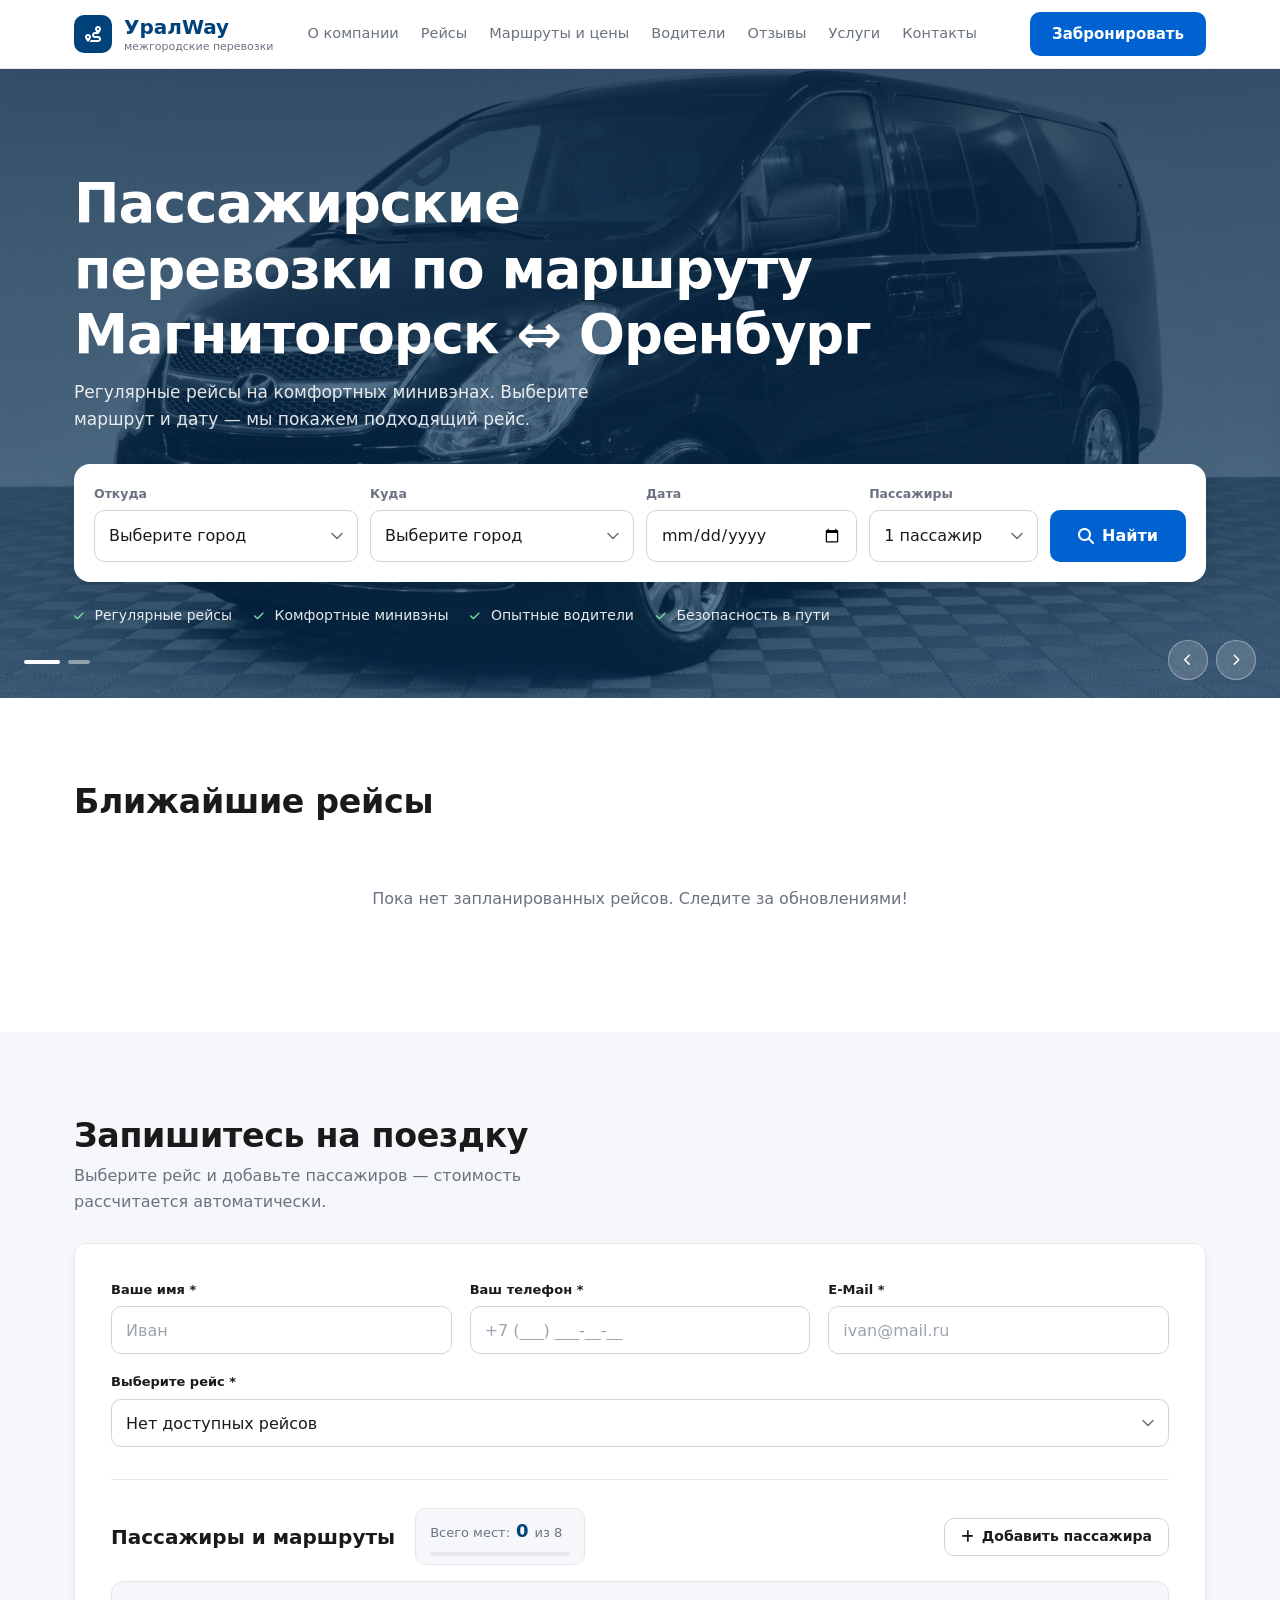
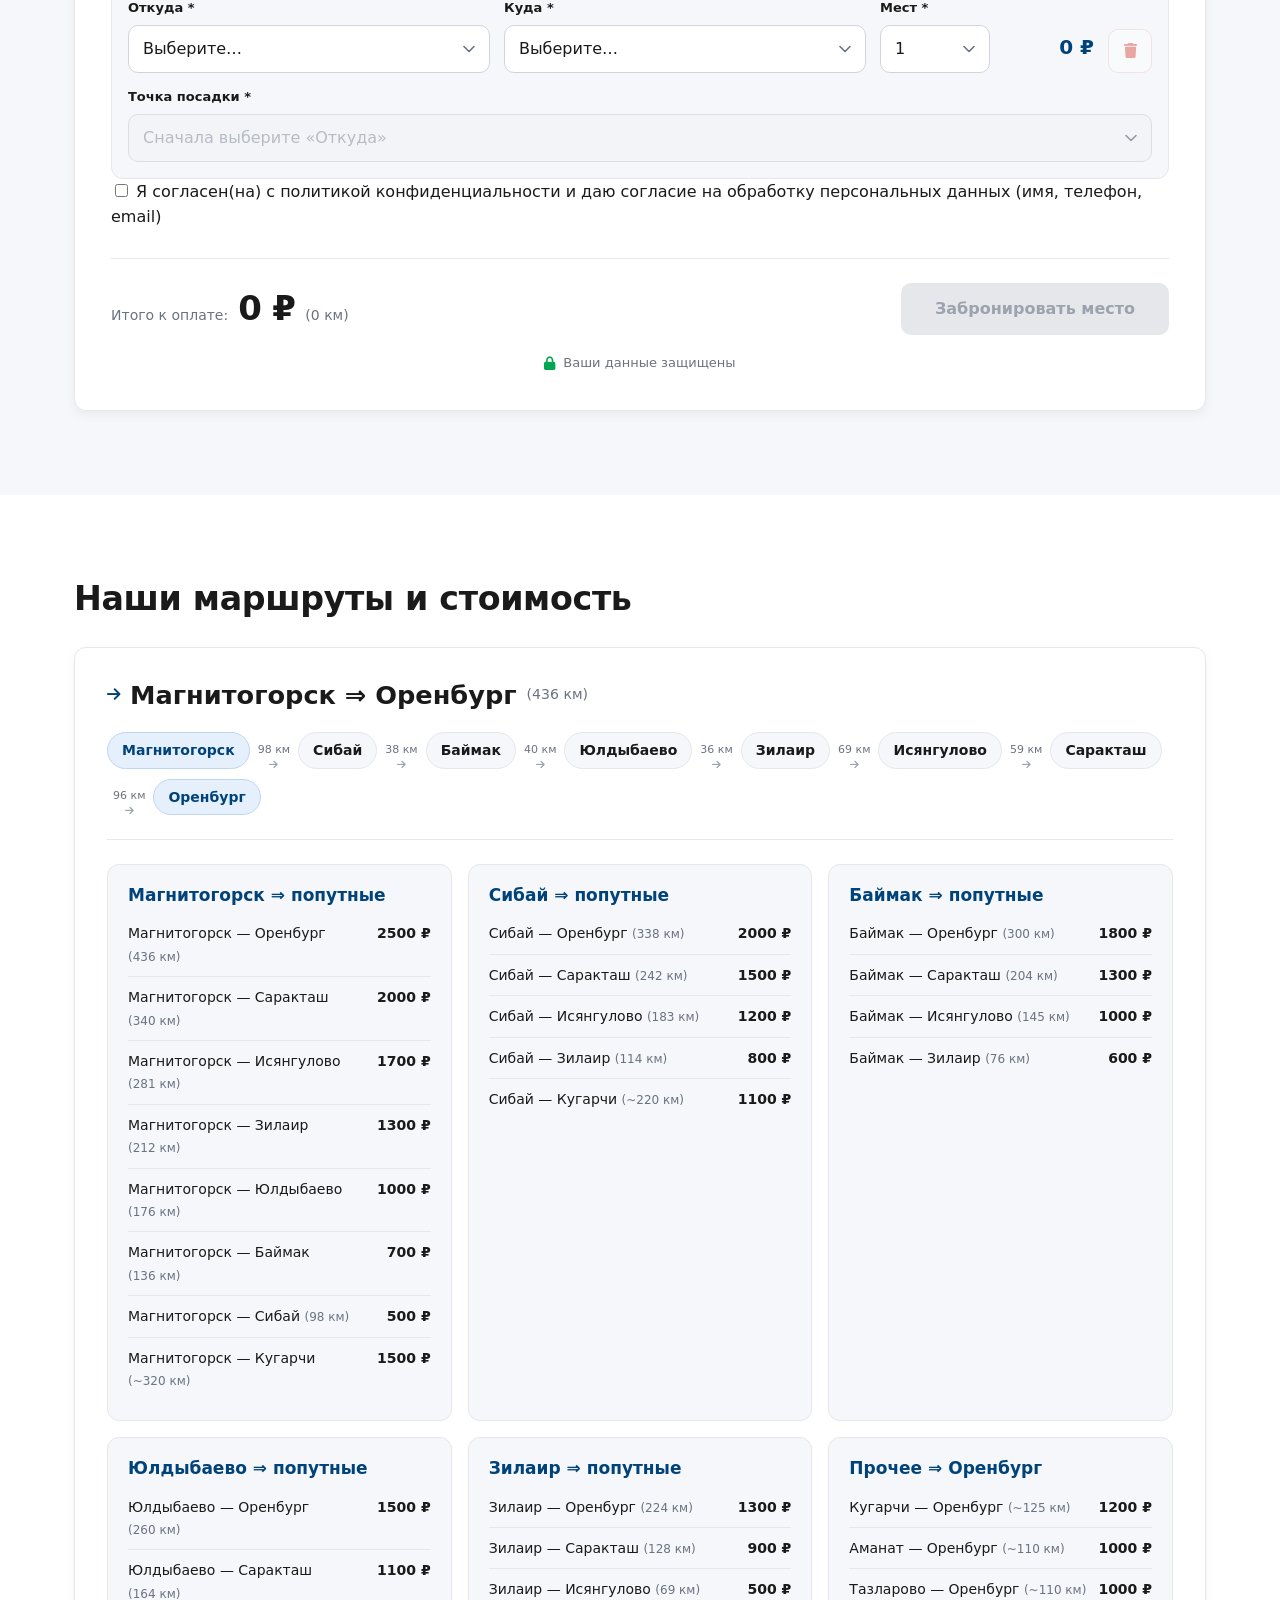
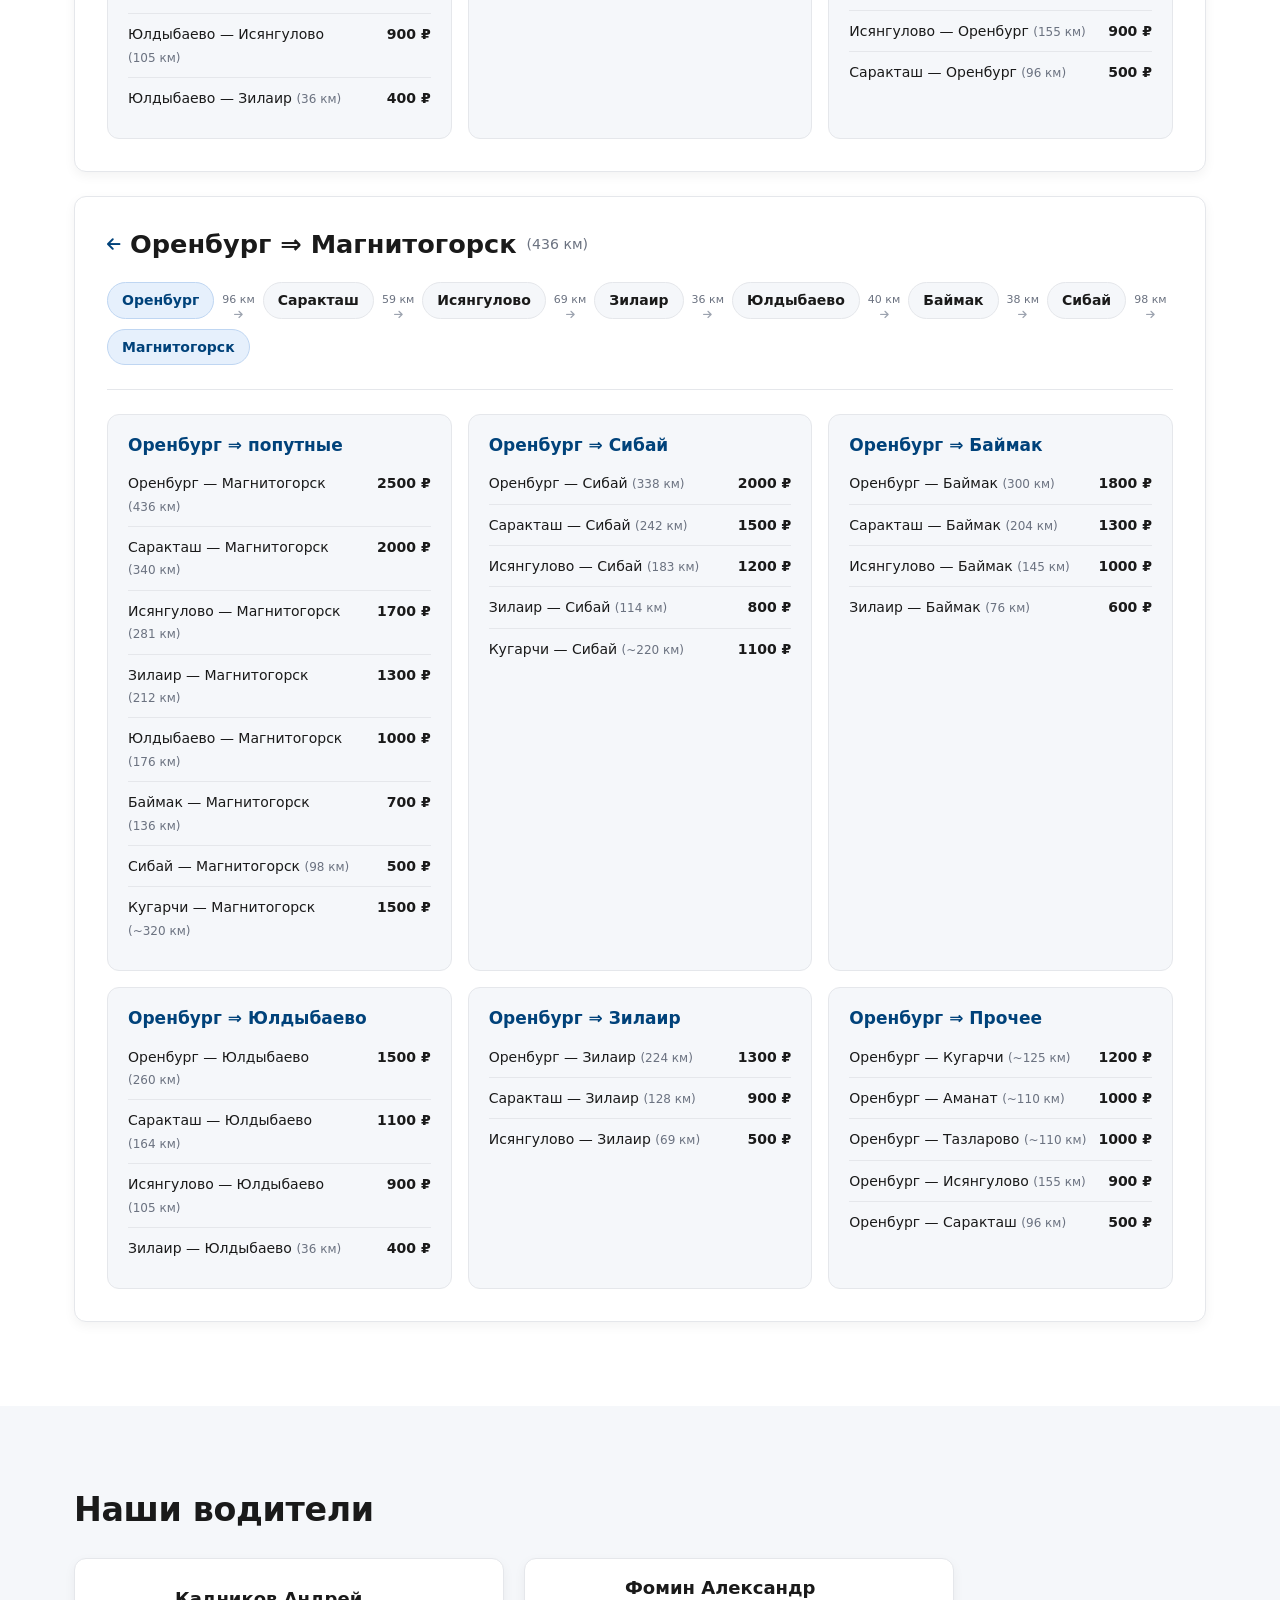
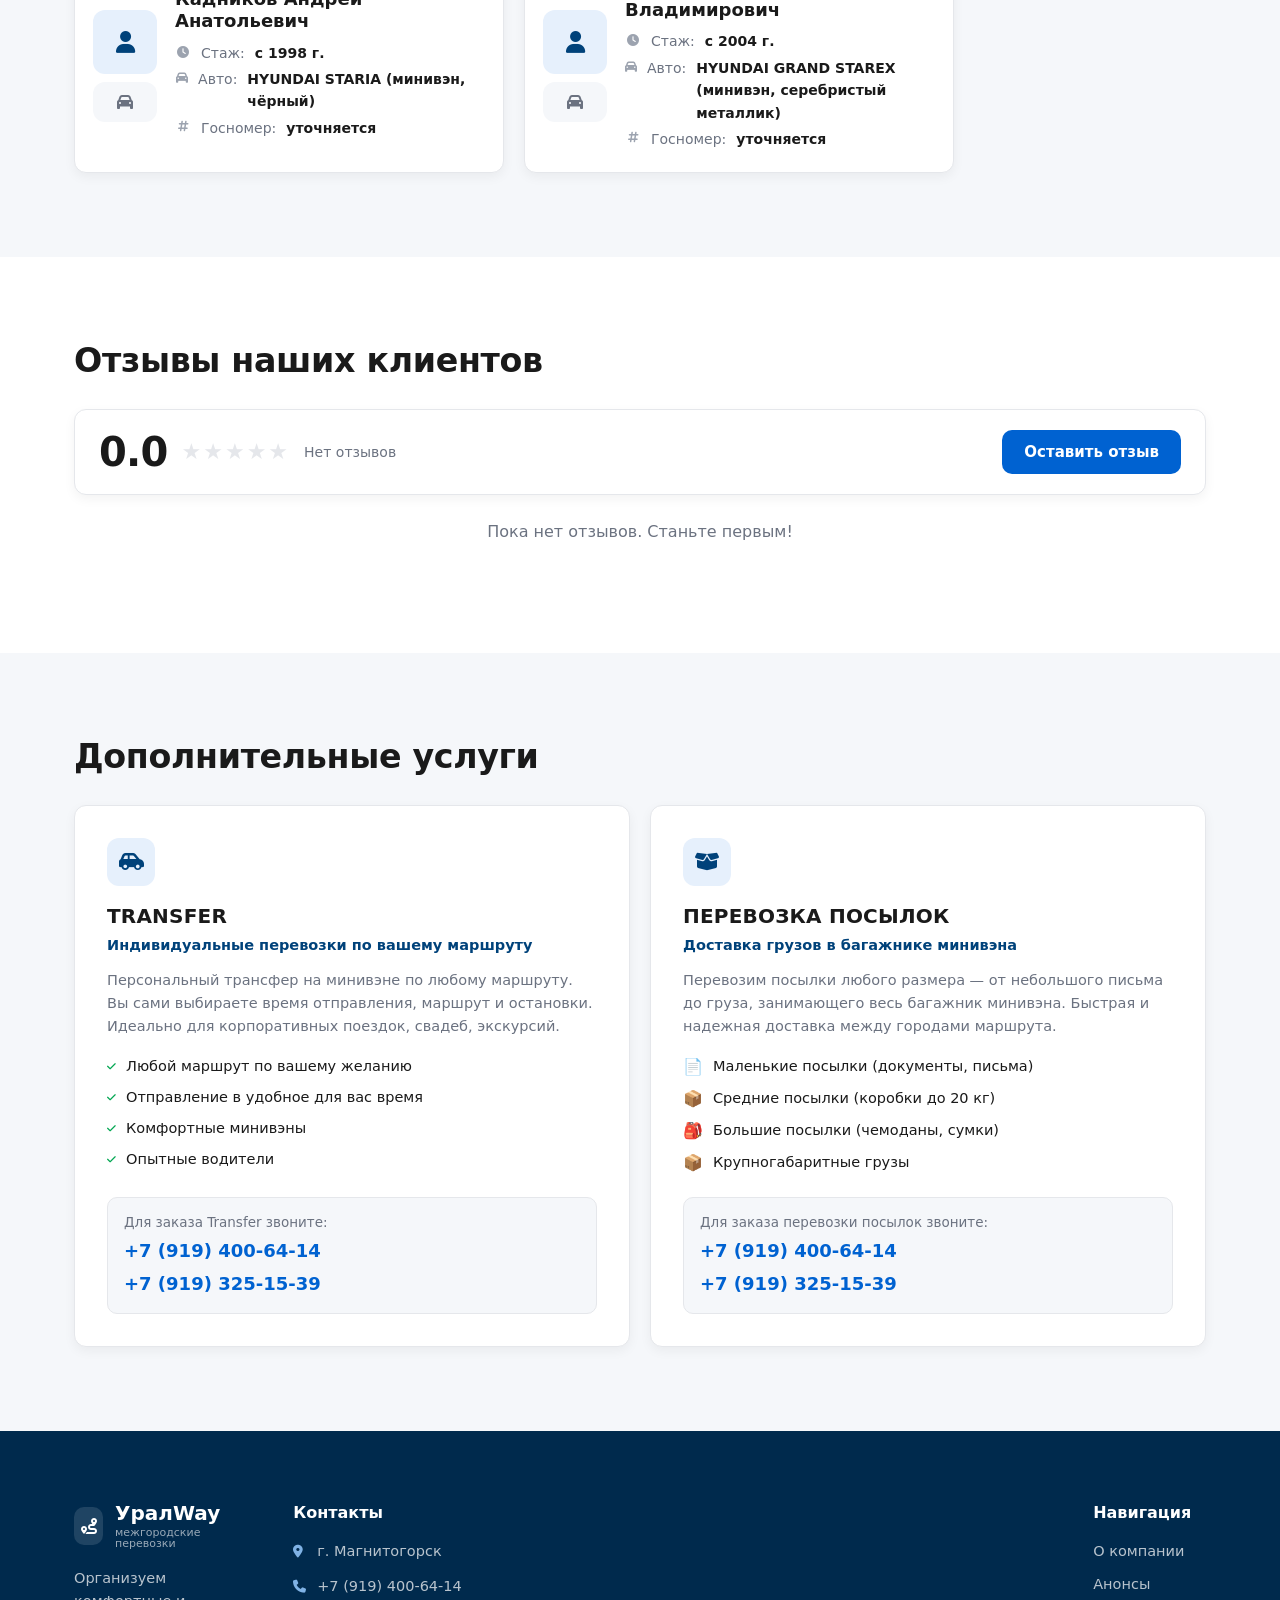
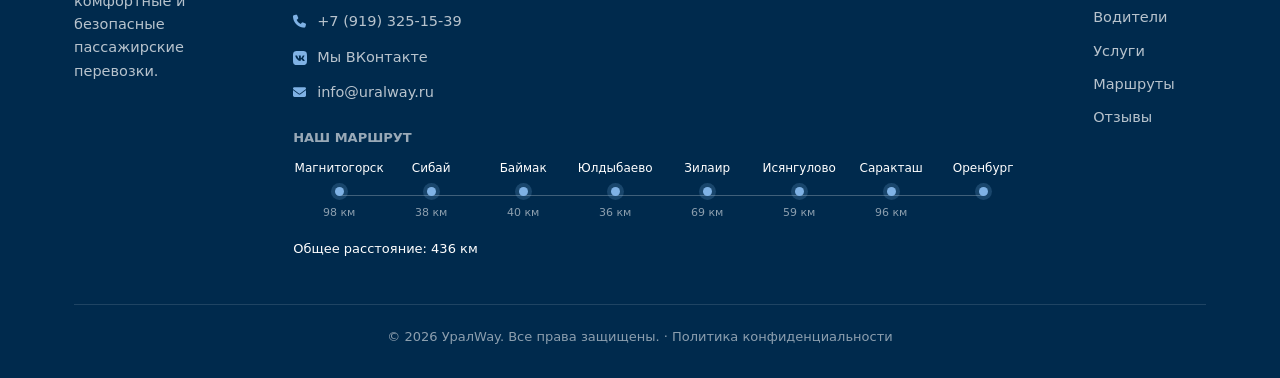
==== commit 38b68464: "Update index.html" ====
--- a/index.html
+++ b/index.html
@@ -4,7 +4,22 @@
   <meta charset="UTF-8">
   <meta name="viewport" content="width=device-width, initial-scale=1.0">
   <meta name="theme-color" content="#00427A">
-  <meta name="description" content="Регулярные межгородские перевозки Магнитогорск — Оренбург на комфортных минивэнах. Бронирование мест онлайн.">
+  <meta name="description" content="Регулярные межгородские перевозки Магнитогорск — Оренбург на комфортных минивэнах. Бронирование мест онлайн, остановки в Сибае, Баймаке, Зилаире и других городах.">
+  <meta name="robots" content="index, follow">
+  <link rel="canonical" href="https://uralway-pages.pages.dev/">
+
+  <!-- Open Graph / соцсети -->
+  <meta property="og:type" content="website">
+  <meta property="og:site_name" content="УралWay">
+  <meta property="og:locale" content="ru_RU">
+  <meta property="og:title" content="УралWay — Межгородские пассажирские перевозки Магнитогорск — Оренбург">
+  <meta property="og:description" content="Регулярные рейсы на комфортных минивэнах. Выберите маршрут и дату, забронируйте место онлайн.">
+  <meta property="og:url" content="https://uralway-pages.pages.dev/">
+  <meta property="og:image" content="https://uralway-pages.pages.dev/van-1.jpg">
+  <meta name="twitter:card" content="summary_large_image">
+  <meta name="twitter:title" content="УралWay — Межгородские пассажирские перевозки">
+  <meta name="twitter:description" content="Регулярные рейсы Магнитогорск — Оренбург. Бронирование мест онлайн.">
+  <meta name="twitter:image" content="https://uralway-pages.pages.dev/van-1.jpg">
   <title>УралWay — Межгородские пассажирские перевозки</title>
   <link rel="preconnect" href="https://fonts.googleapis.com">
   <link rel="preconnect" href="https://fonts.gstatic.com" crossorigin>
@@ -12,9 +27,11 @@
   <link rel="stylesheet" href="https://cdnjs.cloudflare.com/ajax/libs/font-awesome/6.5.1/css/all.min.css">
   <link rel="stylesheet" href="style.css">
 
+  <!-- dataLayer для электронной коммерции Метрики: должен быть создан ДО счётчика -->
+  <script>window.dataLayer = window.dataLayer || [];</script>
+
   <!-- Yandex.Metrika counter -->
   <script type="text/javascript">
-    window.dataLayer = window.dataLayer || [];
     (function(m,e,t,r,i,k,a){m[i]=m[i]||function(){(m[i].a=m[i].a||[]).push(arguments)};
     m[i].l=1*new Date();
     for (var j = 0; j < document.scripts.length; j++) {if (document.scripts[j].src === r) { return; }}
@@ -222,6 +239,11 @@
             </div>
           </div>
 
+          <label class="consent" for="fConsent">
+            <input type="checkbox" id="fConsent" required>
+            <span>Я согласен(на) с <a href="#privacy" data-open-privacy>политикой конфиденциальности</a> и даю согласие на обработку персональных данных (имя, телефон, email)</span>
+          </label>
+
           <div class="booking-form__footer">
             <div class="total-calc">
               <span>Итого к оплате:</span>
@@ -445,7 +467,7 @@
         </div>
 
       </div>
-      <div class="footer__bottom">© 2026 УралWay. Все права защищены.</div>
+      <div class="footer__bottom">© 2026 УралWay. Все права защищены. <span class="footer__legal">· <a href="#privacy" data-open-privacy>Политика конфиденциальности</a></span></div>
     </div>
   </footer>
 
@@ -515,6 +537,55 @@
           <button type="submit" class="btn btn--cta">Отправить</button>
         </div>
       </form>
+    </div>
+  </div>
+
+    <!-- Политика конфиденциальности (152-ФЗ) -->
+  <div class="modal" id="privacyModal" hidden>
+    <div class="modal__overlay" data-close-privacy></div>
+    <div class="modal__card modal__card--privacy" role="dialog" aria-modal="true" aria-labelledby="privacyTitle">
+      <h3 class="modal__title" id="privacyTitle">Политика конфиденциальности</h3>
+      <div class="privacy-text">
+        <p class="privacy-note">Текст — шаблон. Перед запуском замените значения в квадратных скобках данными оператора и проверьте документ у юриста.</p>
+
+        <h4>1. Оператор персональных данных</h4>
+        <p>Оператор: [полное наименование организации или ФИО индивидуального предпринимателя], ИНН [ИНН], адрес: [адрес]. Связь с оператором: +7 (919) 400-64-14, +7 (919) 325-15-39, [адрес электронной почты].</p>
+
+        <h4>2. Какие данные мы собираем</h4>
+        <ul>
+          <li>имя, номер телефона и адрес электронной почты, которые вы указываете в форме бронирования;</li>
+          <li>данные заявки: рейс, маршрут, точка посадки, количество пассажиров, комментарий;</li>
+          <li>технические данные: IP-адрес, сведения о браузере и cookie-файлы (в том числе сервиса «Яндекс.Метрика»).</li>
+        </ul>
+
+        <h4>3. Цели обработки</h4>
+        <ul>
+          <li>оформление и выполнение заявки на поездку, связь с вами по вопросам рейса;</li>
+          <li>информирование о ближайших рейсах (если вы подписались на рассылку);</li>
+          <li>улучшение работы сайта на основе обезличенной статистики посещений.</li>
+        </ul>
+
+        <h4>4. Основание обработки</h4>
+        <p>Обработка выполняется на основании вашего согласия (ст. 9 Федерального закона № 152-ФЗ «О персональных данных»), которое вы даёте, отметив соответствующий пункт в форме бронирования.</p>
+
+        <h4>5. Передача данных</h4>
+        <p>Для организации поездки имя, телефон и точка посадки передаются водителю рейса. Данные могут обрабатываться провайдерами хостинга и сервиса отправки почты, а статистика посещений — сервисом «Яндекс.Метрика». Мы не продаём персональные данные и не передаём их иным третьим лицам, кроме случаев, предусмотренных законом.</p>
+
+        <h4>6. Сроки хранения</h4>
+        <p>Данные хранятся не дольше, чем это нужно для целей обработки, но не более [срок, например 3 года] после последней поездки, либо до отзыва вами согласия.</p>
+
+        <h4>7. Ваши права</h4>
+        <p>Вы вправе запросить сведения об обработке своих данных, потребовать их уточнения или удаления, а также отозвать согласие. Для этого свяжитесь с нами по телефонам или почте, указанным выше. Отзыв согласия не влияет на законность обработки, выполненной до отзыва.</p>
+
+        <h4>8. Защита данных</h4>
+        <p>Мы принимаем организационные и технические меры защиты: доступ к данным имеют только уполномоченные лица, администрирование защищено паролем, соединение с сервером шифруется.</p>
+
+        <h4>9. Изменения политики</h4>
+        <p>Актуальная версия всегда размещена на этой странице. Дата последнего обновления: [дата].</p>
+      </div>
+      <div class="modal__actions">
+        <button type="button" class="btn btn--cta modal__btn" data-close-privacy data-privacy-focus>Понятно</button>
+      </div>
     </div>
   </div>
 
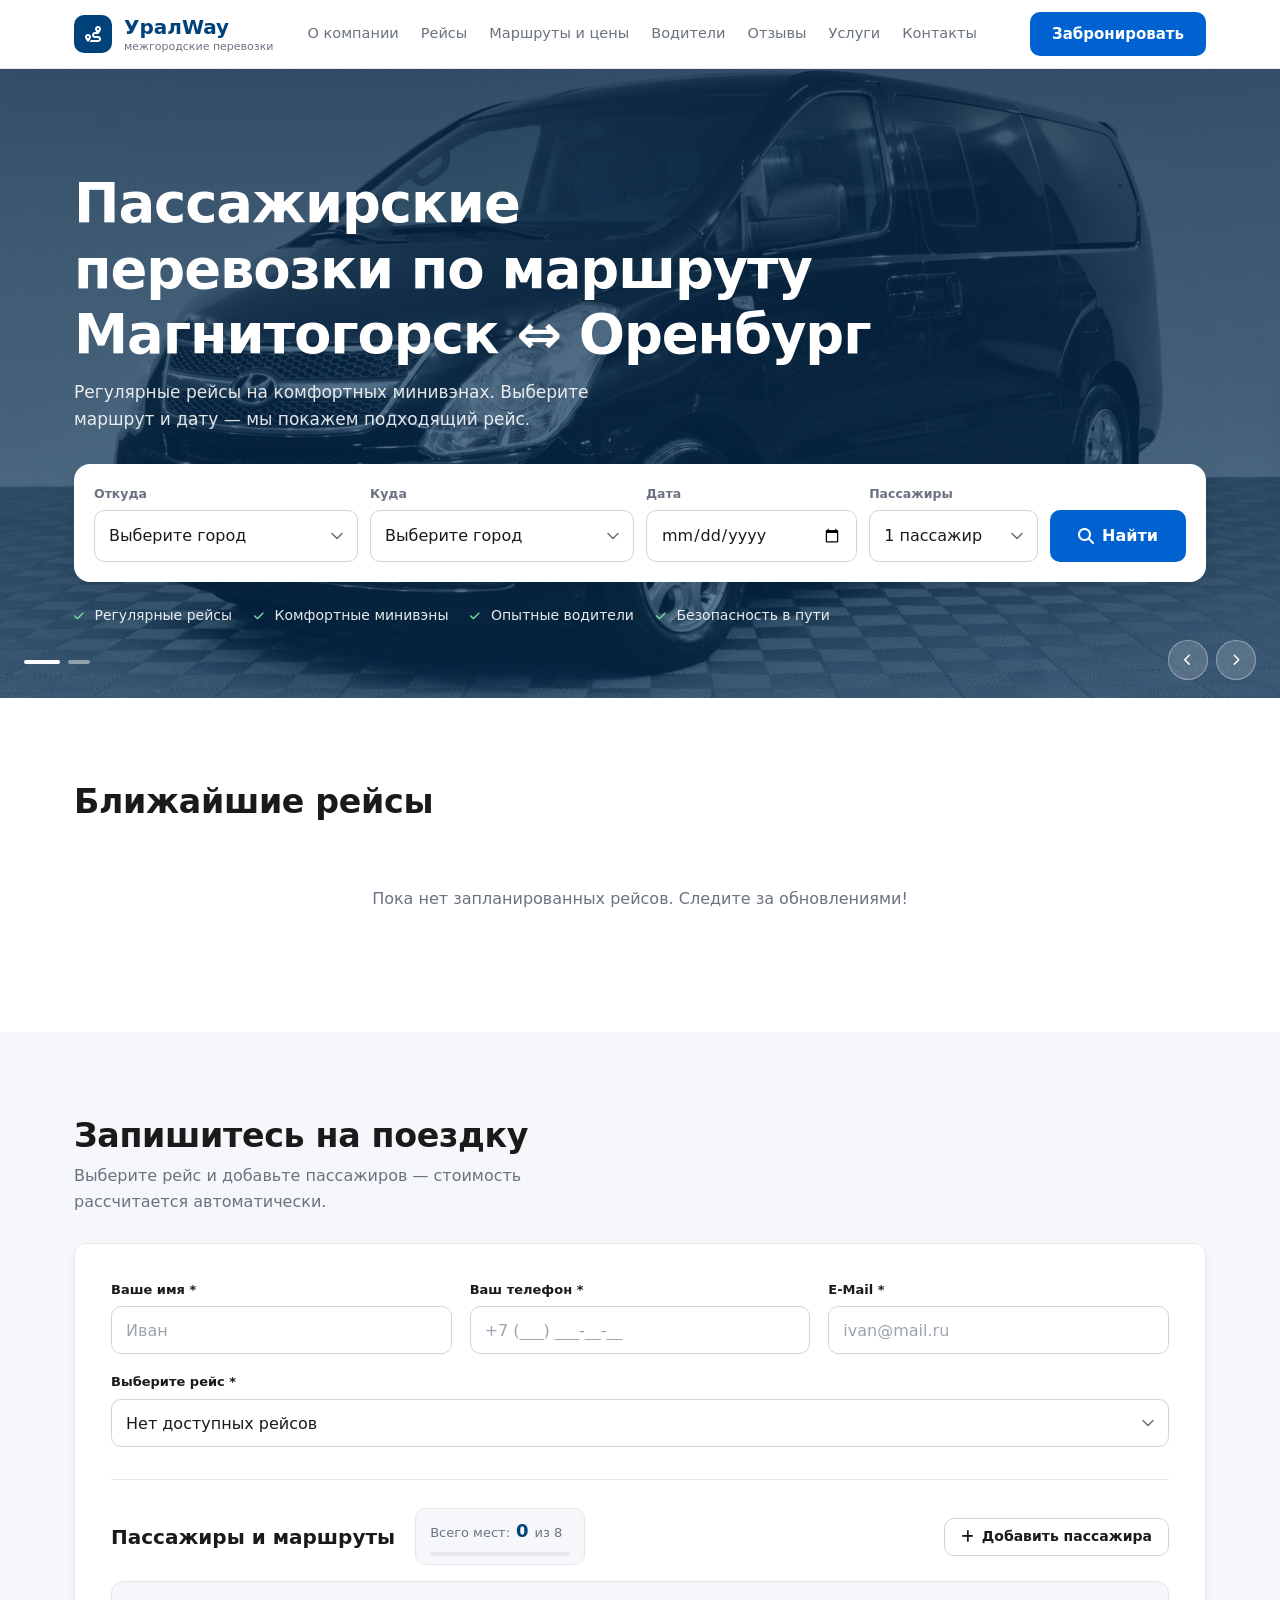
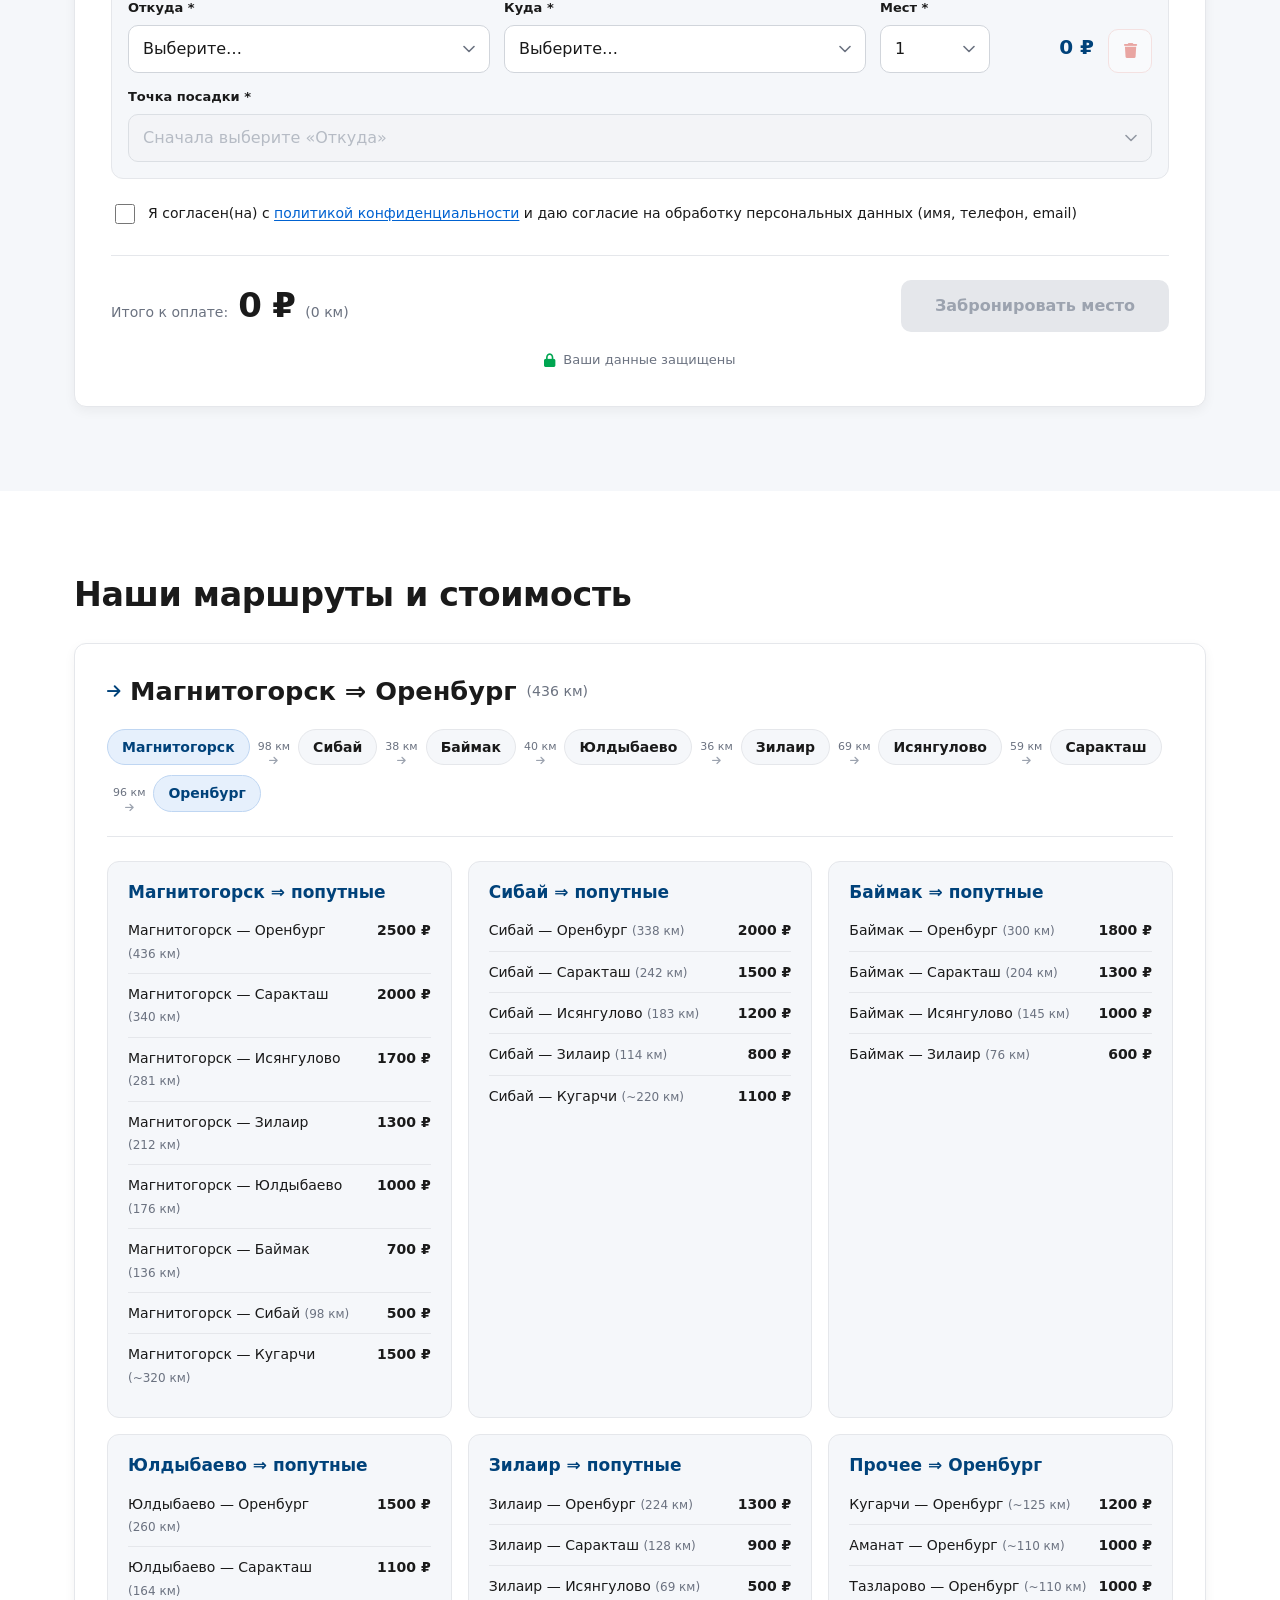
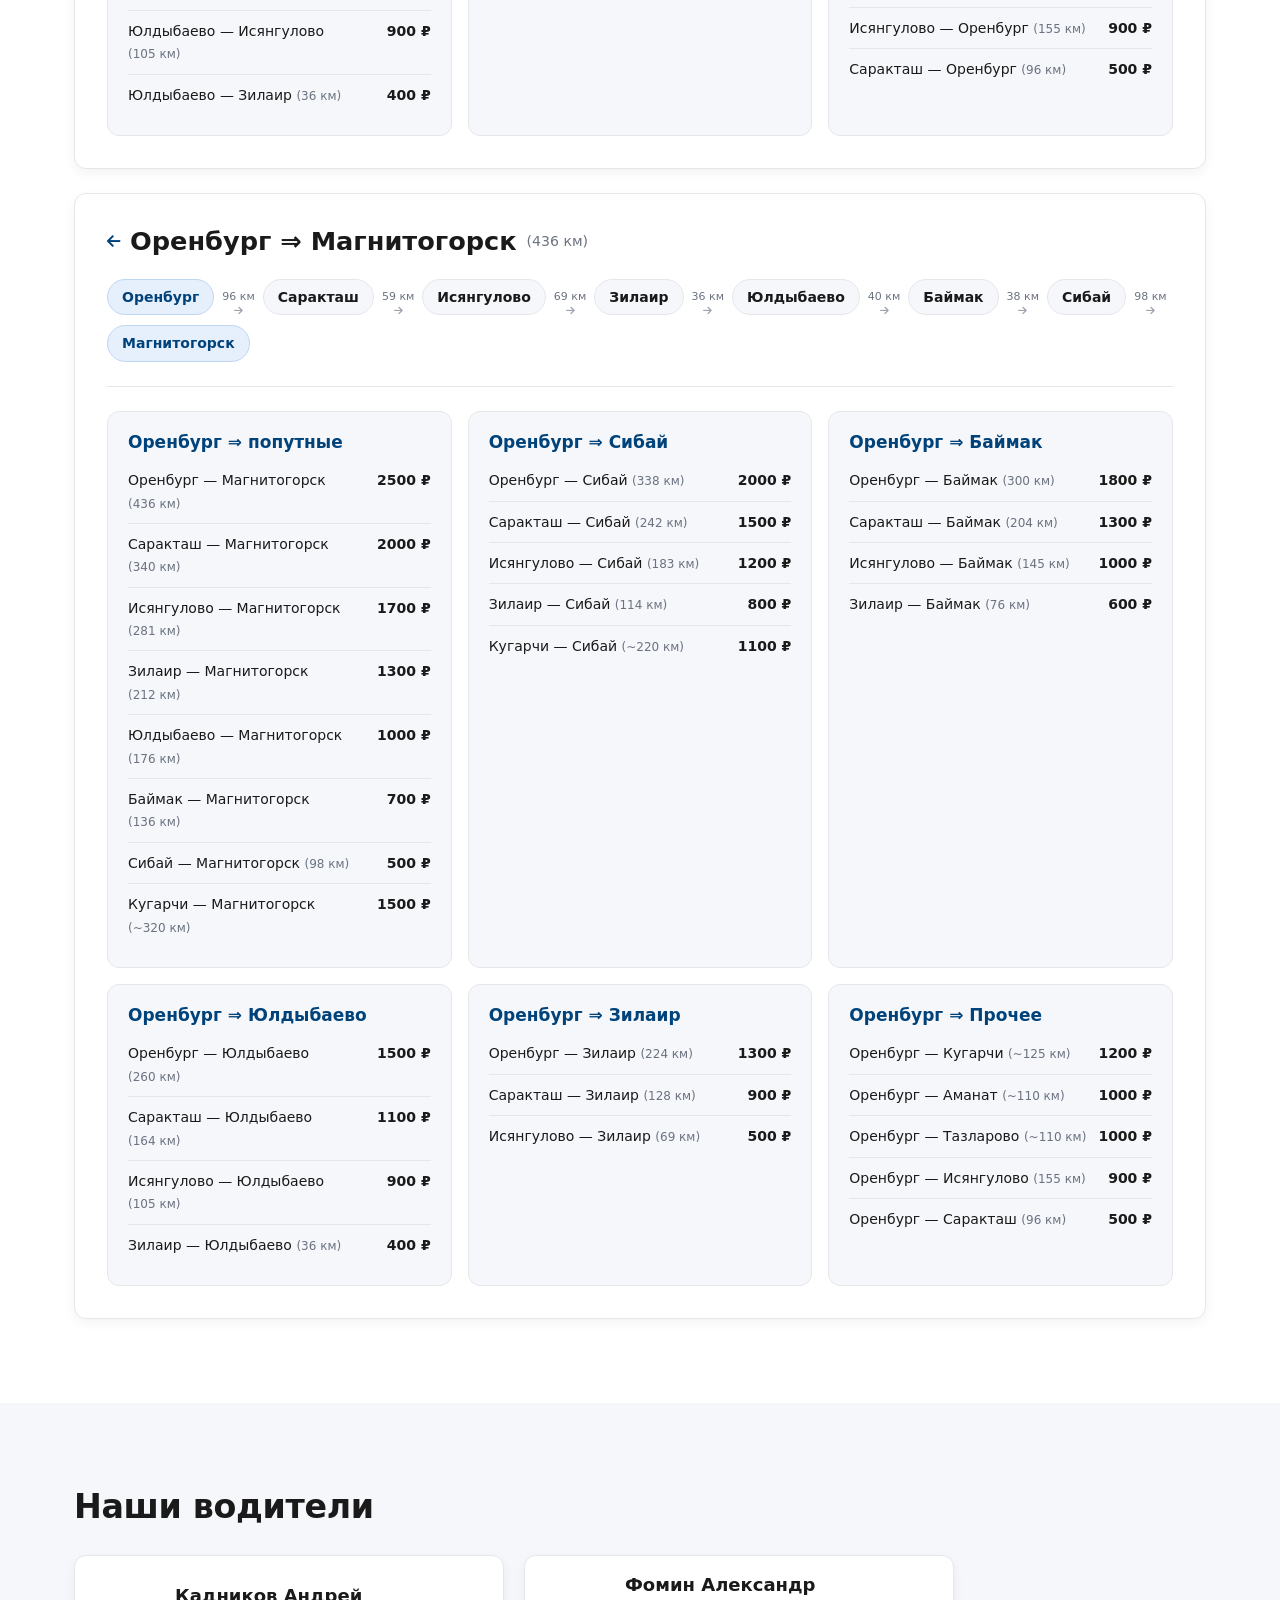
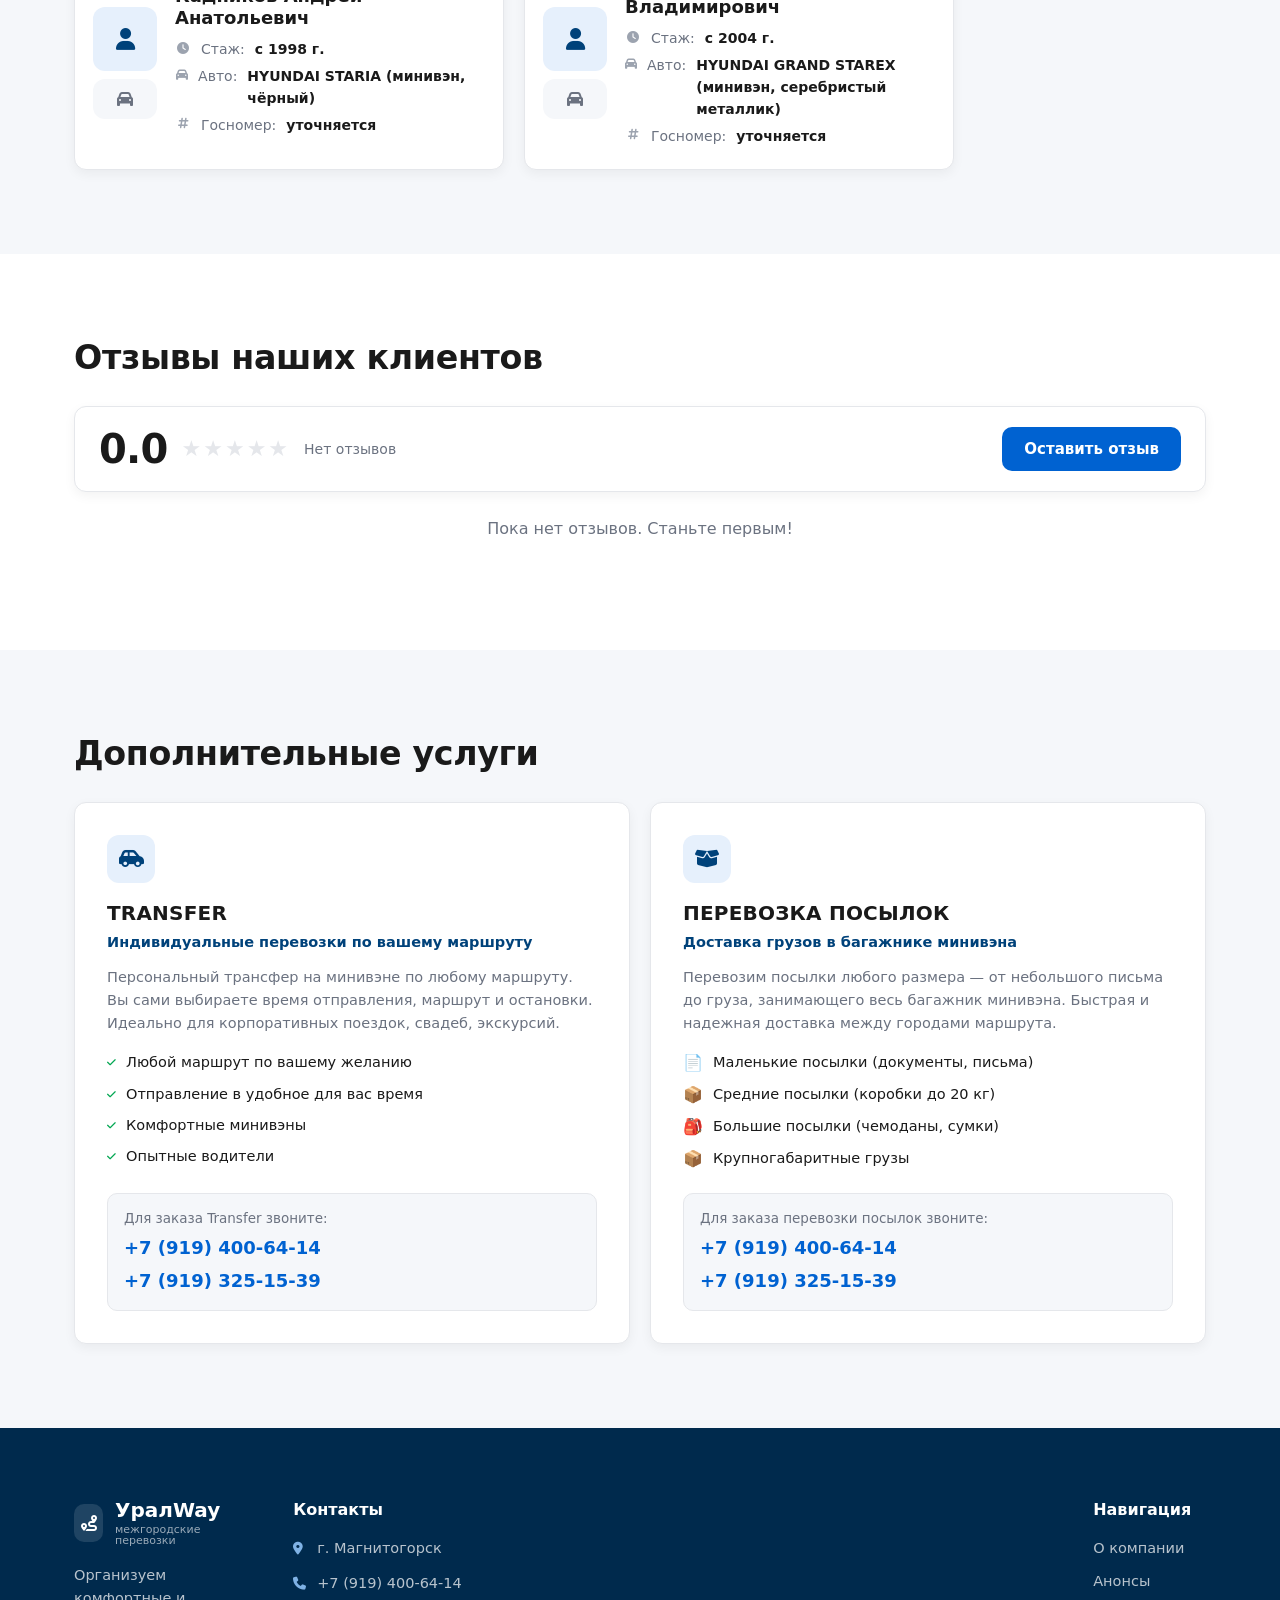
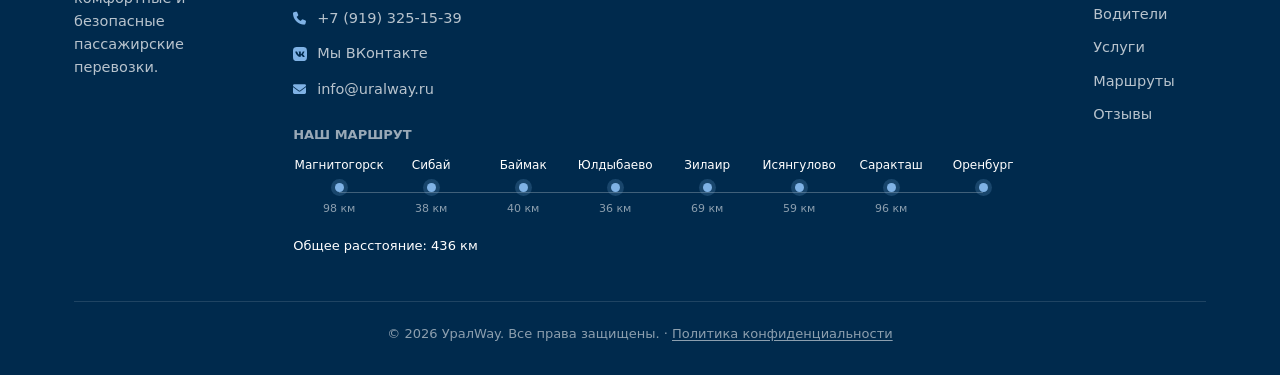
==== commit b24da5b6: "Update index.html" ====
--- a/index.html
+++ b/index.html
@@ -408,19 +408,7 @@
           <a href="#top" class="logo logo--footer"><span class="logo__icon"><i class="fa-solid fa-route"></i></span><span class="logo__text">УралWay<small>межгородские перевозки</small></span></a>
           <p class="footer__about">Организуем комфортные и безопасные пассажирские перевозки.</p>
 
-          <!-- ВРЕМЕННО СКРЫТО: РАССЫЛКА
-          <div class="footer-subscribe">
-            <h4 class="footer-subscribe__title">ПОДПИШИТЕСЬ НА АНОНСЫ РЕЙСОВ</h4>
-            <p class="footer-subscribe__desc">Получайте информацию о новых маршрутах и специальных предложениях на вашу почту</p>
-            <form id="subscribeForm" class="subscribe-form">
-              <div class="subscribe-form__group">
-                <input type="email" id="subEmail" placeholder="Введите ваш email" required>
-                <button type="submit" id="subBtn">ПОДПИСАТЬСЯ</button>
-              </div>
-              <div id="subMessages" class="subscribe-messages"></div>
-            </form>
-          </div>
-	  -->
+
         </div>
 
         <div class="footer__col">
@@ -532,6 +520,10 @@
           </div>
         </div>
         <div class="field"><label for="rText">Текст отзыва *</label><textarea id="rText" rows="3" placeholder="Поделитесь впечатлениями..."></textarea><span class="field__error"></span></div>
+        <label class="consent" for="rConsent">
+          <input type="checkbox" id="rConsent">
+          <span>Я согласен(на) с <a href="#privacy" data-open-privacy>политикой конфиденциальности</a>. Имя, оценка и текст отзыва будут опубликованы, телефон и email — нет.</span>
+        </label>
         <div class="modal__actions">
           <button type="button" class="btn btn--outline" id="cancelReviewBtn">Отмена</button>
           <button type="submit" class="btn btn--cta">Отправить</button>
@@ -553,7 +545,7 @@
 
         <h4>2. Какие данные мы собираем</h4>
         <ul>
-          <li>имя, номер телефона и адрес электронной почты, которые вы указываете в форме бронирования;</li>
+          <li>имя, номер телефона и адрес электронной почты, которые вы указываете в форме бронирования и при отправке отзыва;</li>
           <li>данные заявки: рейс, маршрут, точка посадки, количество пассажиров, комментарий;</li>
           <li>технические данные: IP-адрес, сведения о браузере и cookie-файлы (в том числе сервиса «Яндекс.Метрика»).</li>
         </ul>
@@ -561,7 +553,7 @@
         <h4>3. Цели обработки</h4>
         <ul>
           <li>оформление и выполнение заявки на поездку, связь с вами по вопросам рейса;</li>
-          <li>информирование о ближайших рейсах (если вы подписались на рассылку);</li>
+          <li>публикация вашего отзыва на сайте (имя, оценка и текст; телефон и email не публикуются);</li>
           <li>улучшение работы сайта на основе обезличенной статистики посещений.</li>
         </ul>
 
@@ -569,7 +561,7 @@
         <p>Обработка выполняется на основании вашего согласия (ст. 9 Федерального закона № 152-ФЗ «О персональных данных»), которое вы даёте, отметив соответствующий пункт в форме бронирования.</p>
 
         <h4>5. Передача данных</h4>
-        <p>Для организации поездки имя, телефон и точка посадки передаются водителю рейса. Данные могут обрабатываться провайдерами хостинга и сервиса отправки почты, а статистика посещений — сервисом «Яндекс.Метрика». Мы не продаём персональные данные и не передаём их иным третьим лицам, кроме случаев, предусмотренных законом.</p>
+        <p>Для организации поездки имя, телефон и точка посадки передаются водителю рейса. Данные хранятся в базе данных на сервере оператора и могут обрабатываться провайдерами хостинга, а статистика посещений — сервисом «Яндекс.Метрика». Мы не продаём персональные данные и не передаём их иным третьим лицам, кроме случаев, предусмотренных законом.</p>
 
         <h4>6. Сроки хранения</h4>
         <p>Данные хранятся не дольше, чем это нужно для целей обработки, но не более [срок, например 3 года] после последней поездки, либо до отзыва вами согласия.</p>
--- a/style.css
+++ b/style.css
@@ -489,6 +489,7 @@
    ========================================================= */
 .admin-body{ min-height:100vh; background:var(--bg-alt); }
 .admin-app[hidden],
+.admin-login[hidden],
 .login-card__error[hidden],
 .table-empty[hidden]{ display:none !important; }
 
@@ -642,3 +643,36 @@
   .seg-load__row{ grid-template-columns:1fr 44px; }
   .seg-load__bar{ grid-column:1 / -1; order:3; }
 }
+
+/* =========================================================
+   ЮРИДИЧЕСКОЕ: согласие на обработку данных и политика конфиденциальности
+   ========================================================= */
+.consent{ display:flex; align-items:flex-start; gap:10px; margin-top:24px; font-size:14px; line-height:1.5; color:var(--text); cursor:pointer; }
+.consent input{ width:20px; height:20px; margin-top:1px; flex-shrink:0; accent-color:var(--primary); cursor:pointer; }
+.consent a{ color:var(--primary); text-decoration:underline; text-underline-offset:2px; }
+.consent a:hover{ color:var(--primary-hover); }
+
+.modal__card--privacy{ max-width:720px; padding:30px 30px 24px; text-align:left; max-height:calc(100vh - 40px); display:flex; flex-direction:column; }
+.modal__card--privacy .modal__title{ margin-bottom:14px; text-align:left; }
+.privacy-text{ flex:1; overflow-y:auto; padding-right:8px; font-size:14.5px; line-height:1.65; color:var(--text); }
+.privacy-text h4{ margin:18px 0 6px; font-size:15.5px; }
+.privacy-text ul{ margin:6px 0 6px 20px; list-style:disc; }
+.privacy-text li{ margin-bottom:4px; }
+.privacy-note{ padding:10px 12px; font-size:13px; color:#7A4B00; background:#FFF7E0; border:1px solid #F5D58C; border-radius:8px; }
+.modal__card--privacy .modal__actions{ margin-top:18px; }
+.footer__legal a{ text-decoration:underline; text-underline-offset:2px; }
+.footer__legal a:hover{ color:#fff; }
+
+/* Ручная заявка в админке */
+.manual-footer{ grid-column:1 / -1; display:flex; align-items:center; flex-wrap:wrap; gap:8px 20px; font-size:14px; color:var(--muted); }
+.manual-footer strong{ font-size:22px; font-weight:700; color:var(--brand); }
+
+/* Доп. услуги: переключатель «Трансфер / Посылка» и сводка */
+.admin-form [hidden]{ display:none !important; }
+.seg-switch{ grid-column:1 / -1; position:relative; justify-self:start; display:inline-flex; gap:4px; padding:4px; background:var(--bg-alt); border:1px solid var(--line); border-radius:10px; }
+.seg-switch input{ position:absolute; opacity:0; pointer-events:none; }
+.seg-switch label{ display:inline-flex; align-items:center; gap:8px; padding:9px 20px; border-radius:8px; font-size:14px; font-weight:600; color:var(--muted); cursor:pointer; transition:background var(--t), color var(--t); }
+.seg-switch label:hover{ color:var(--text); }
+.seg-switch input:checked + label{ color:var(--brand); background:#fff; box-shadow:var(--shadow); }
+.seg-switch input:focus-visible + label{ outline:2px solid var(--primary); outline-offset:2px; }
+.extra-summary{ margin-top:14px; font-size:14px; color:var(--muted); }
